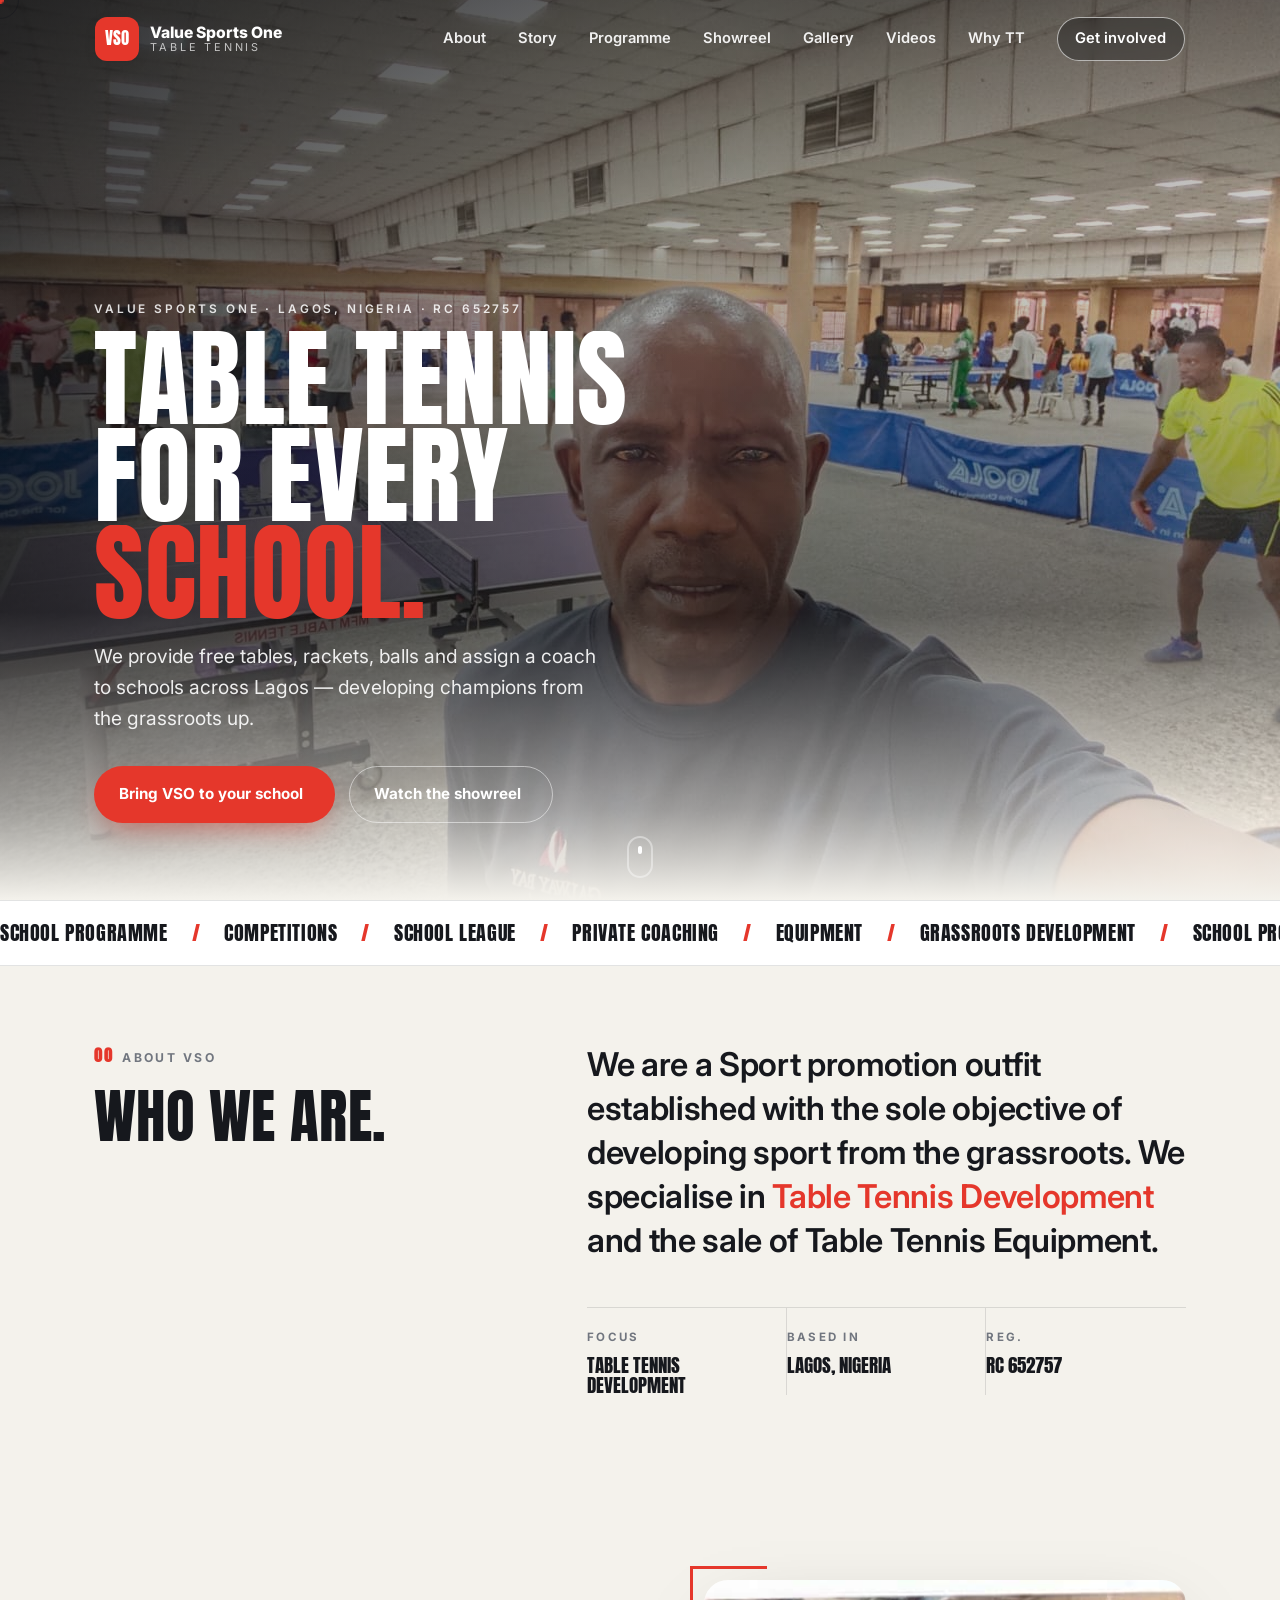
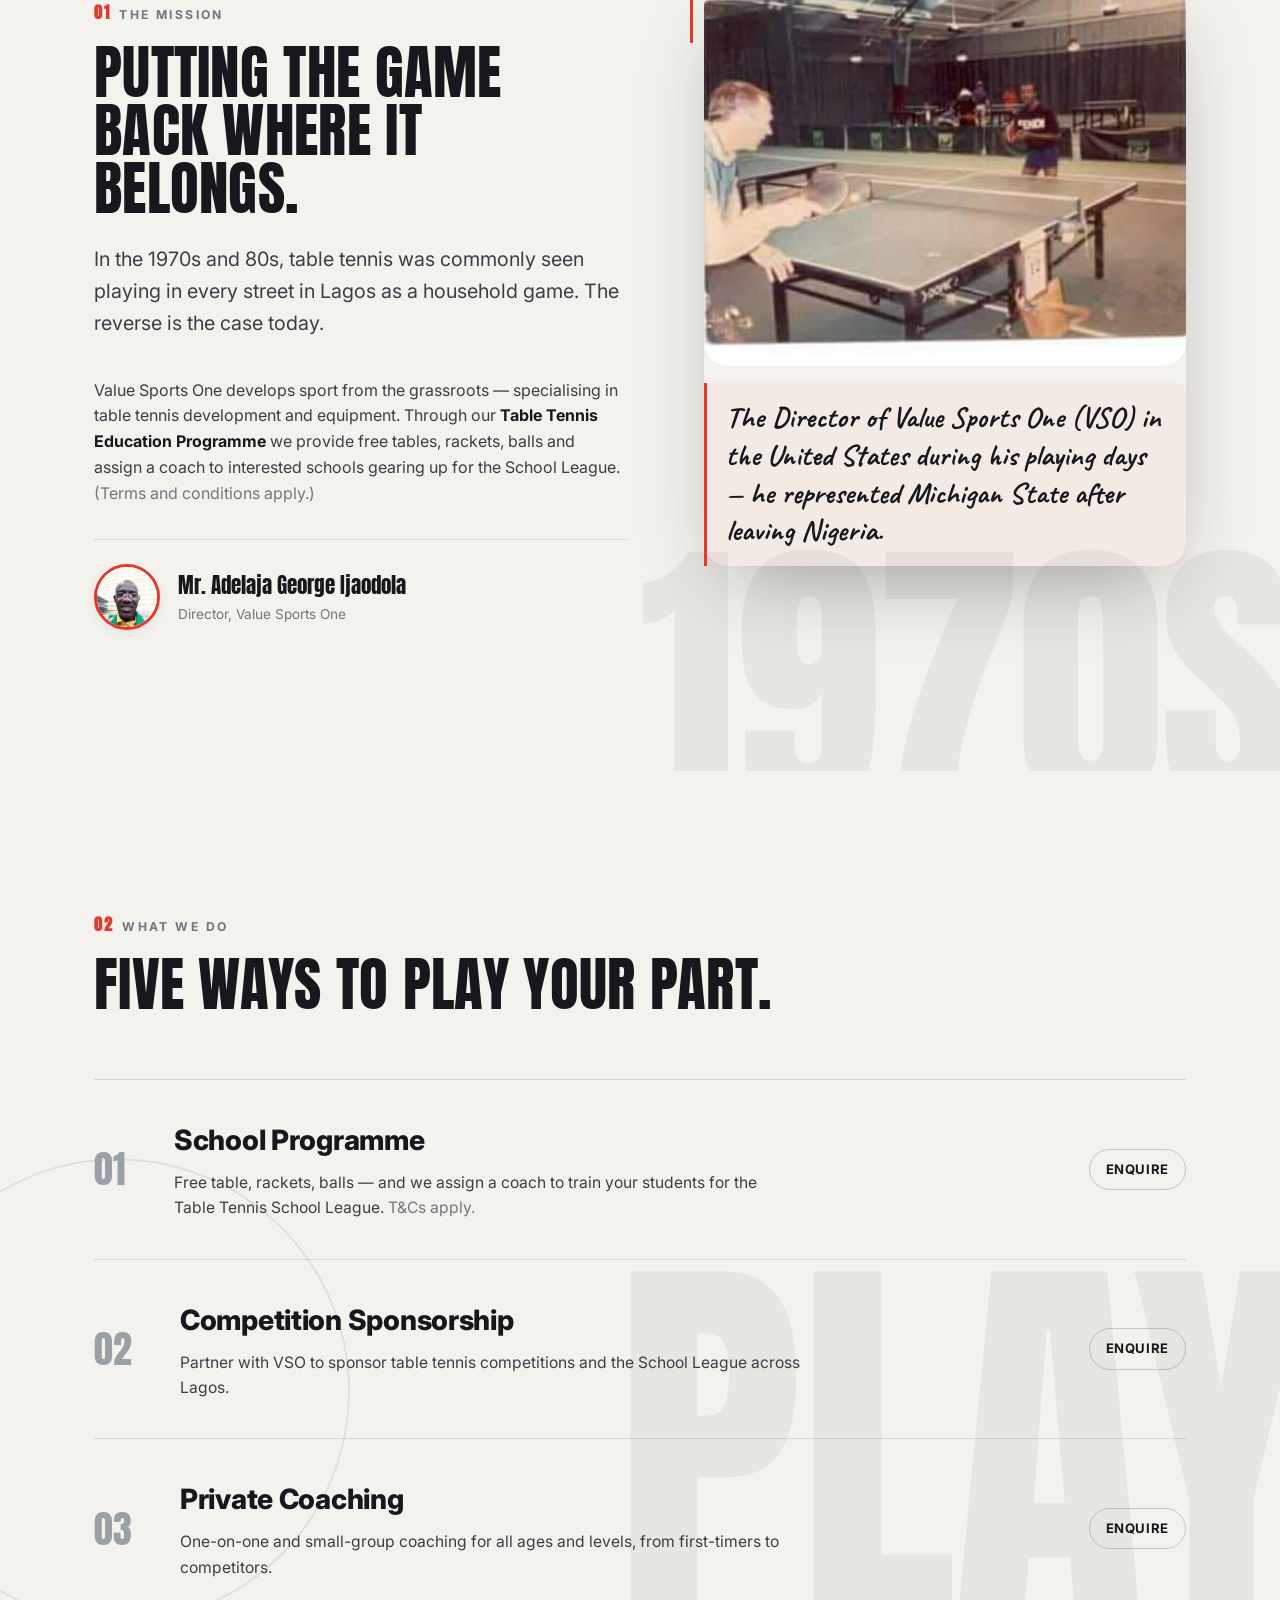
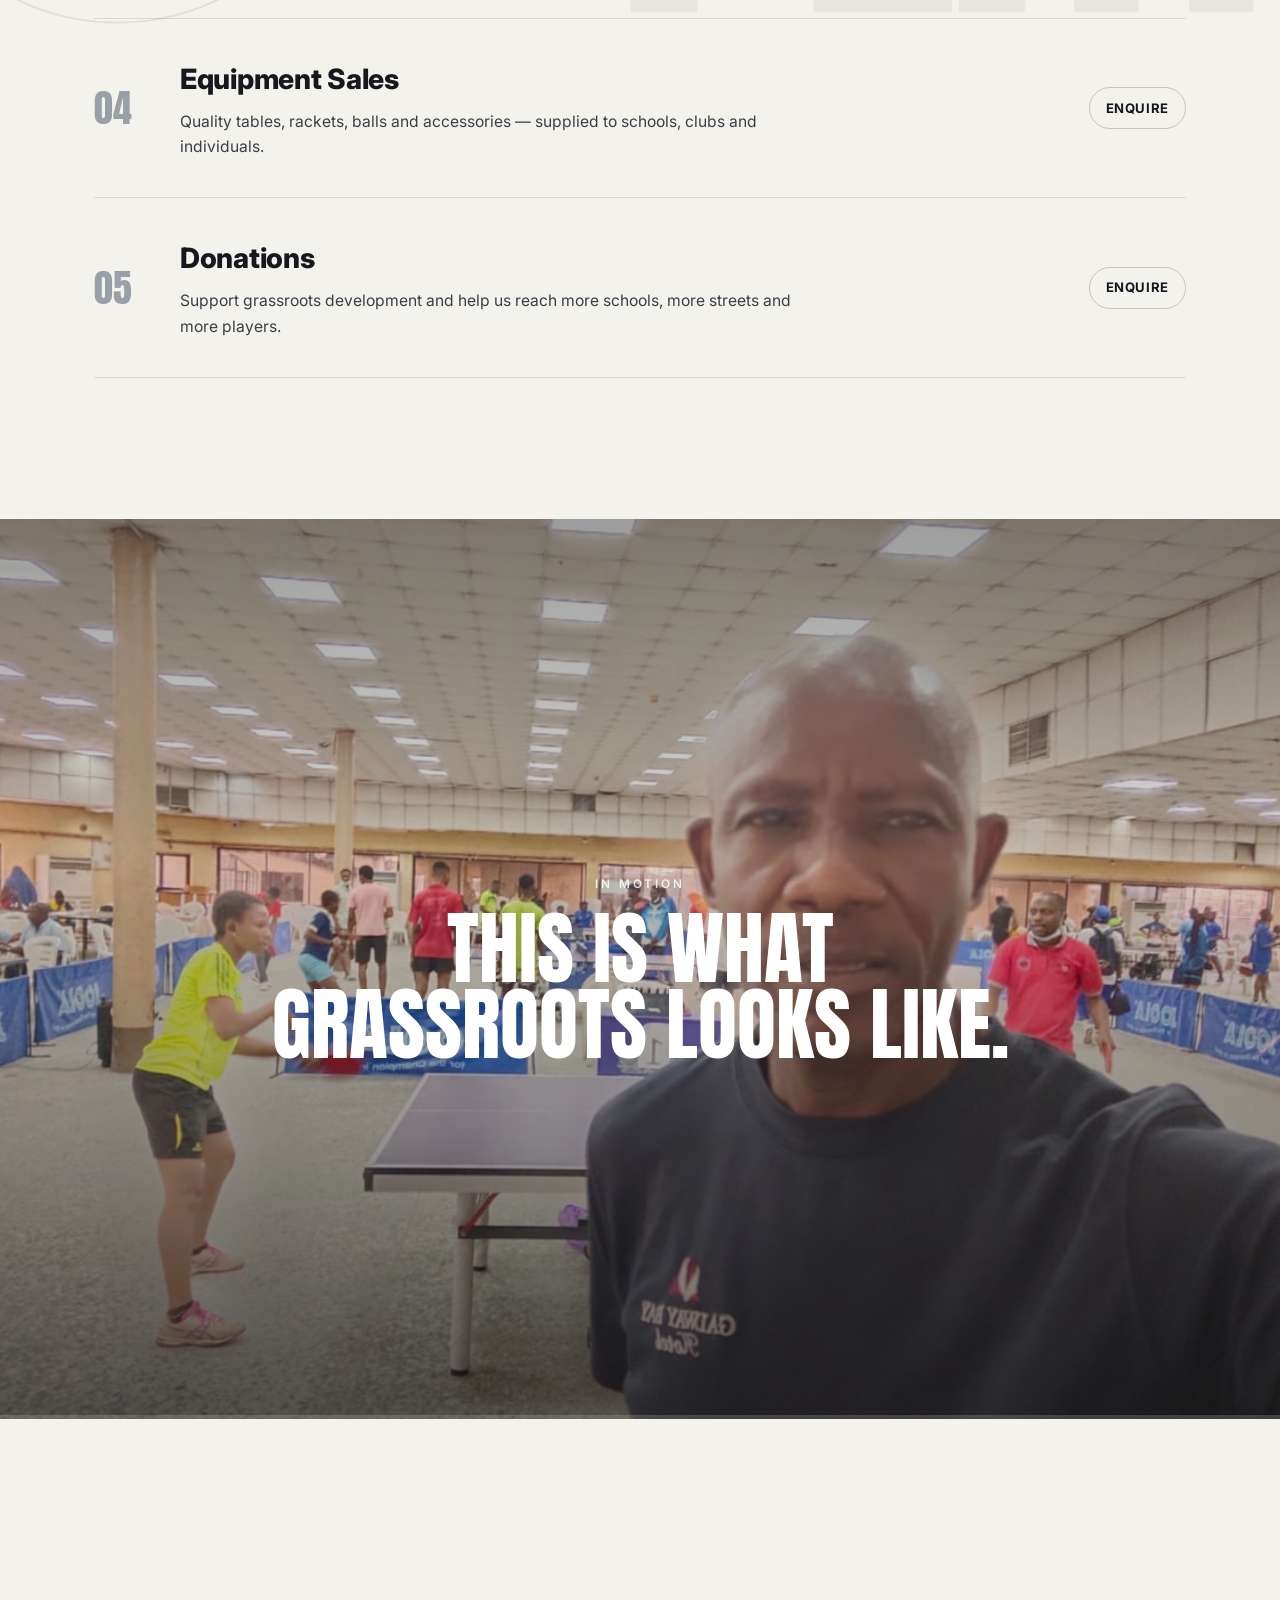
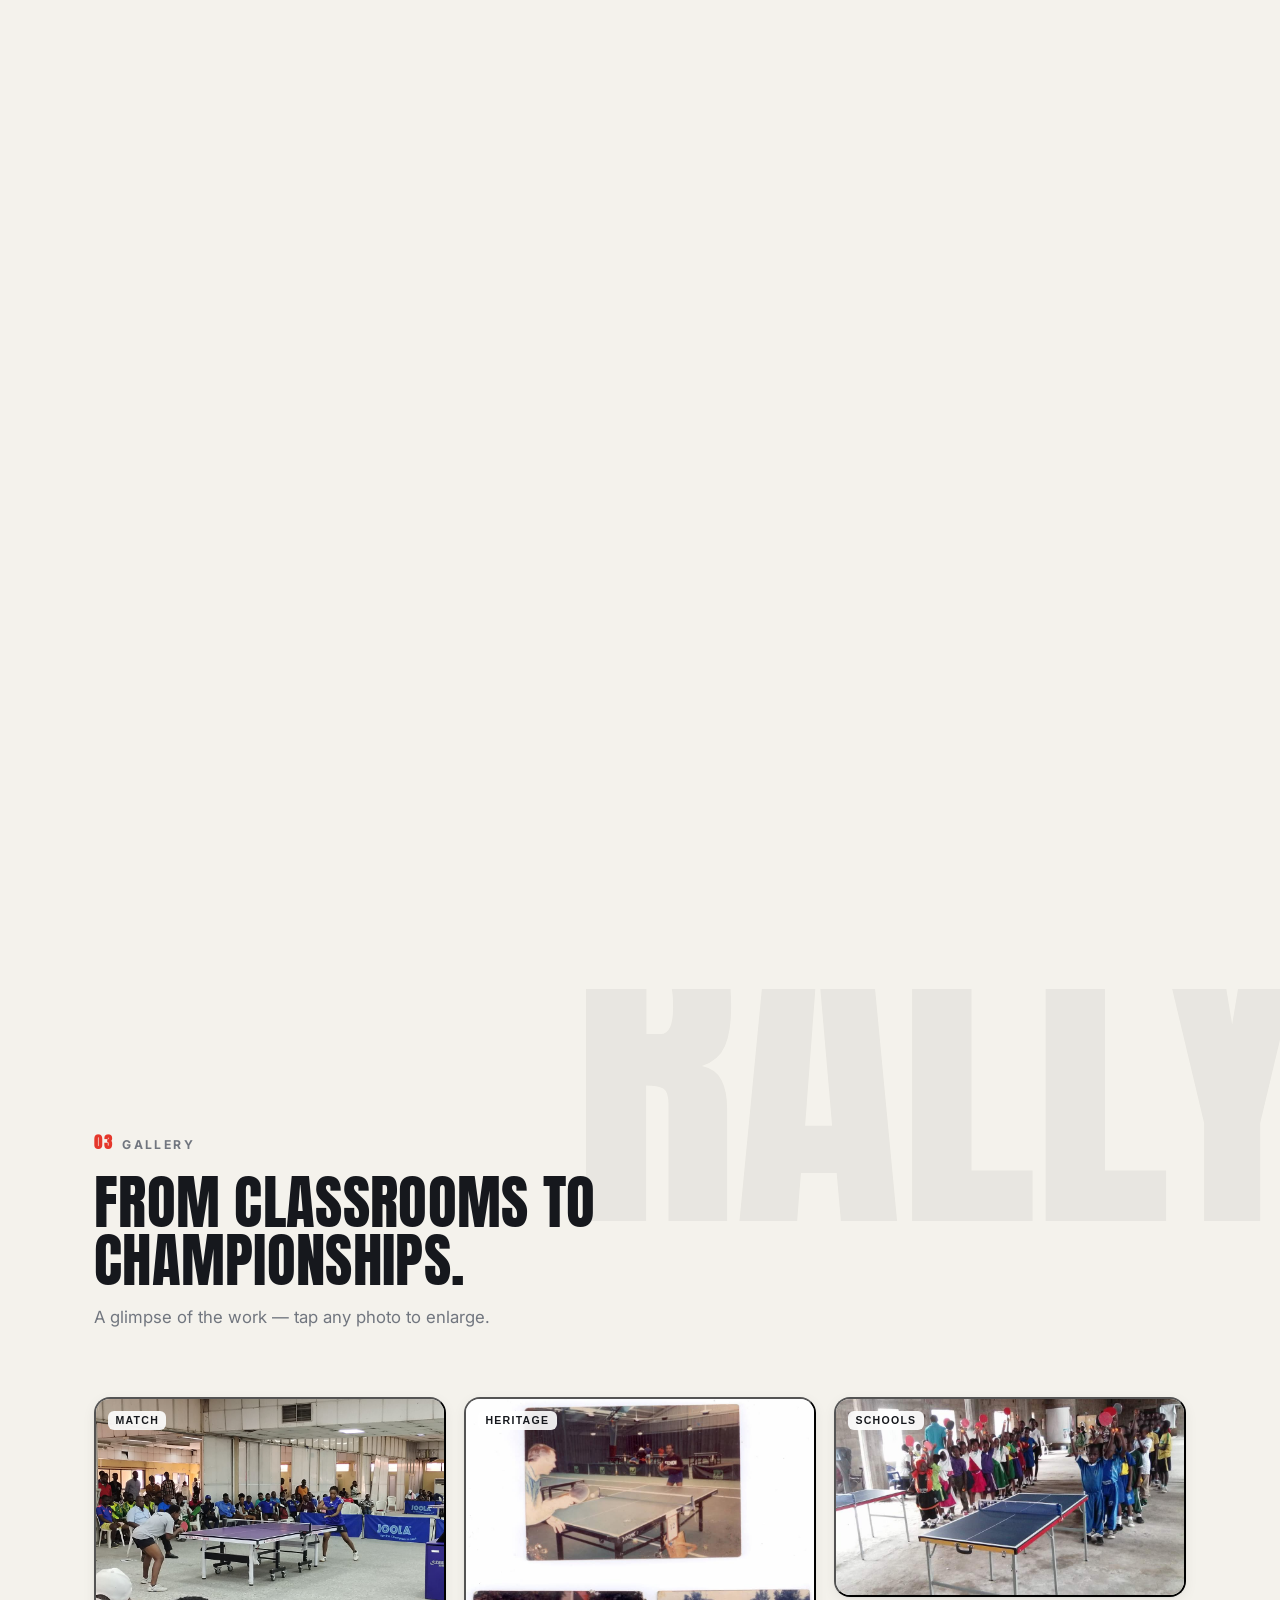
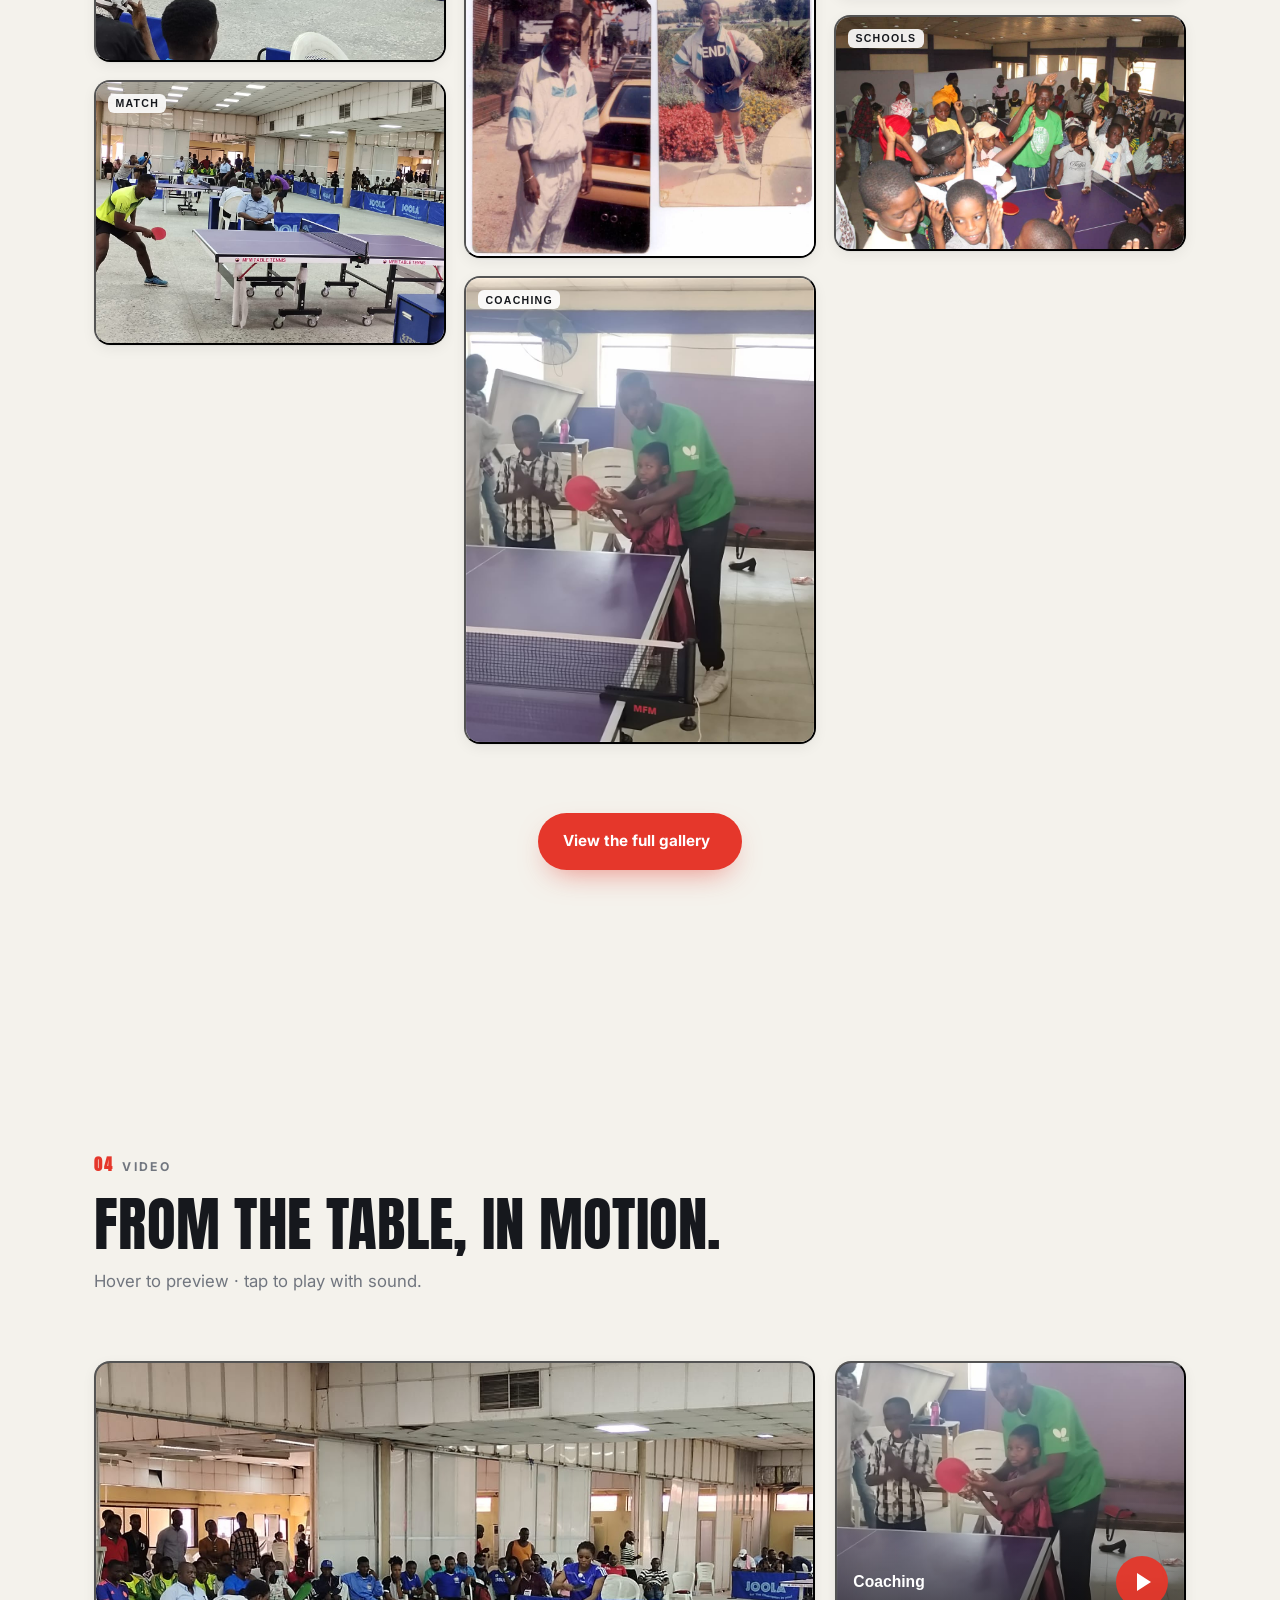
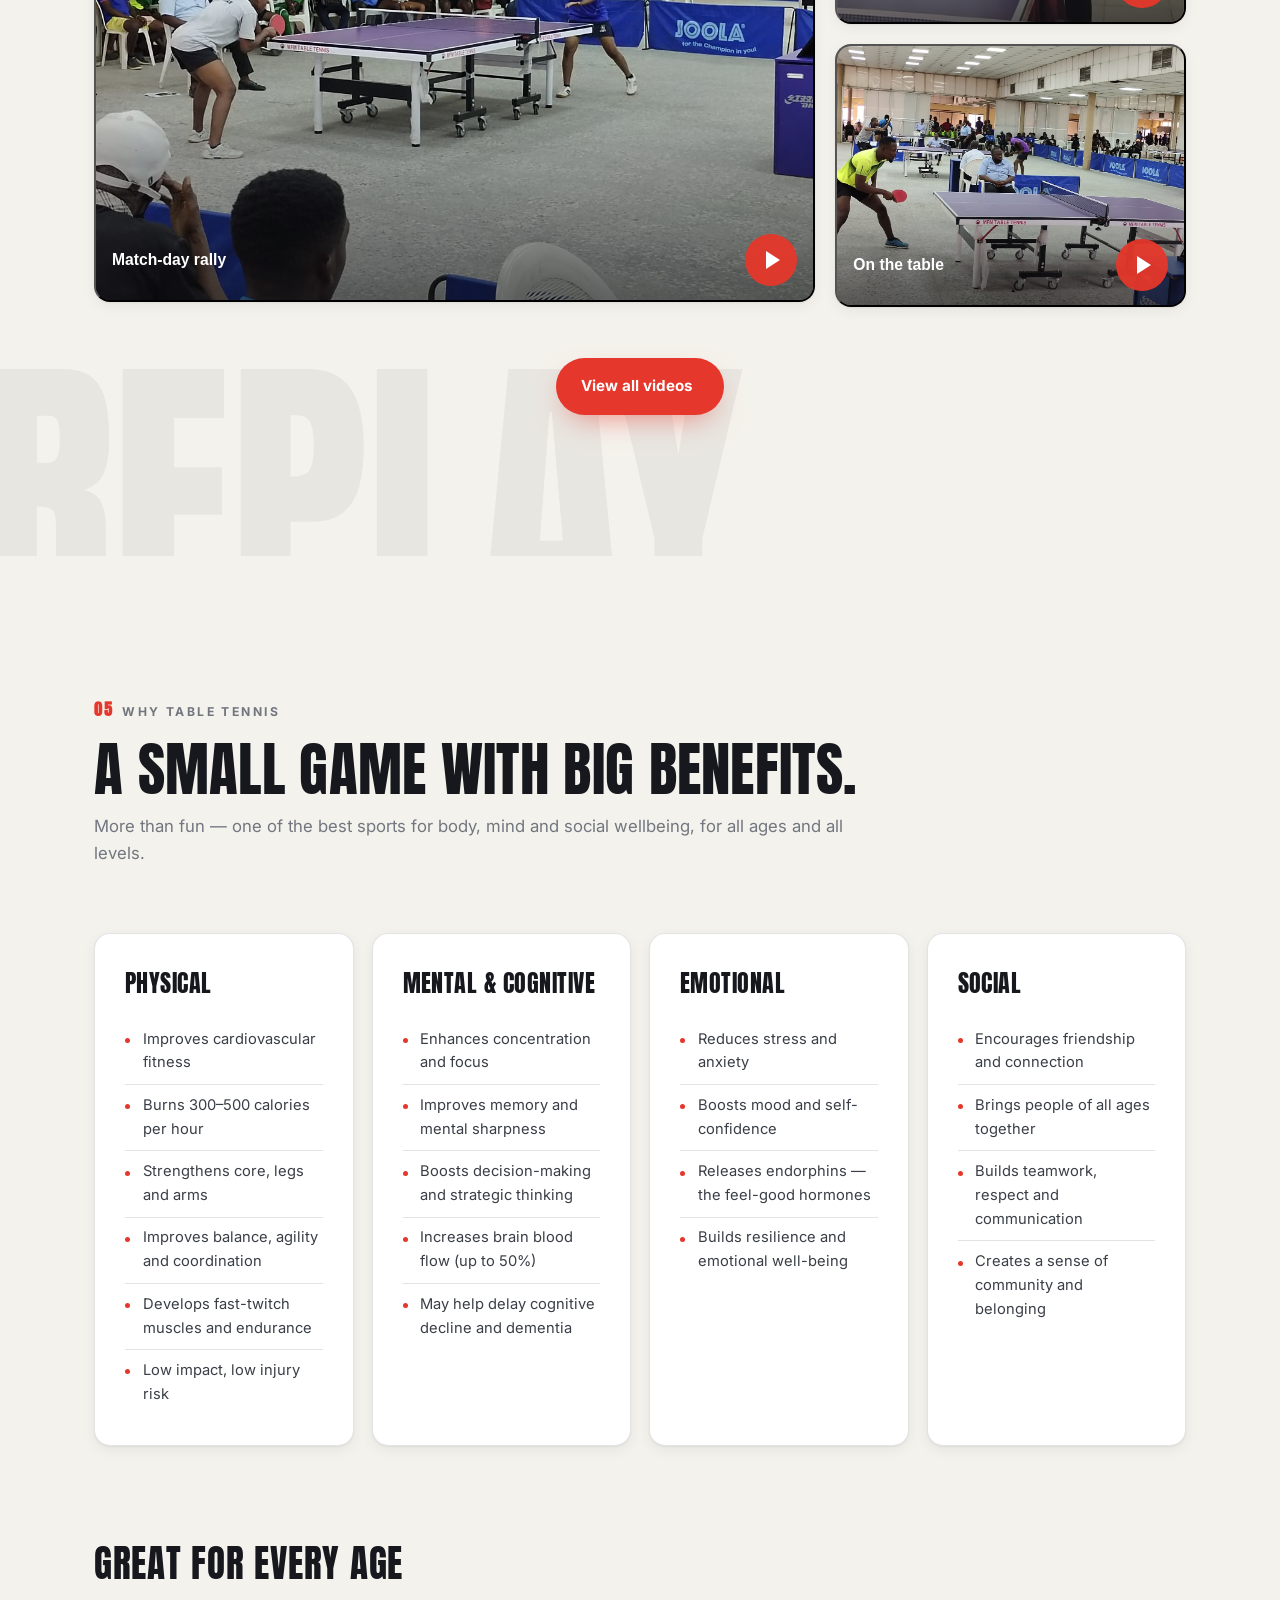
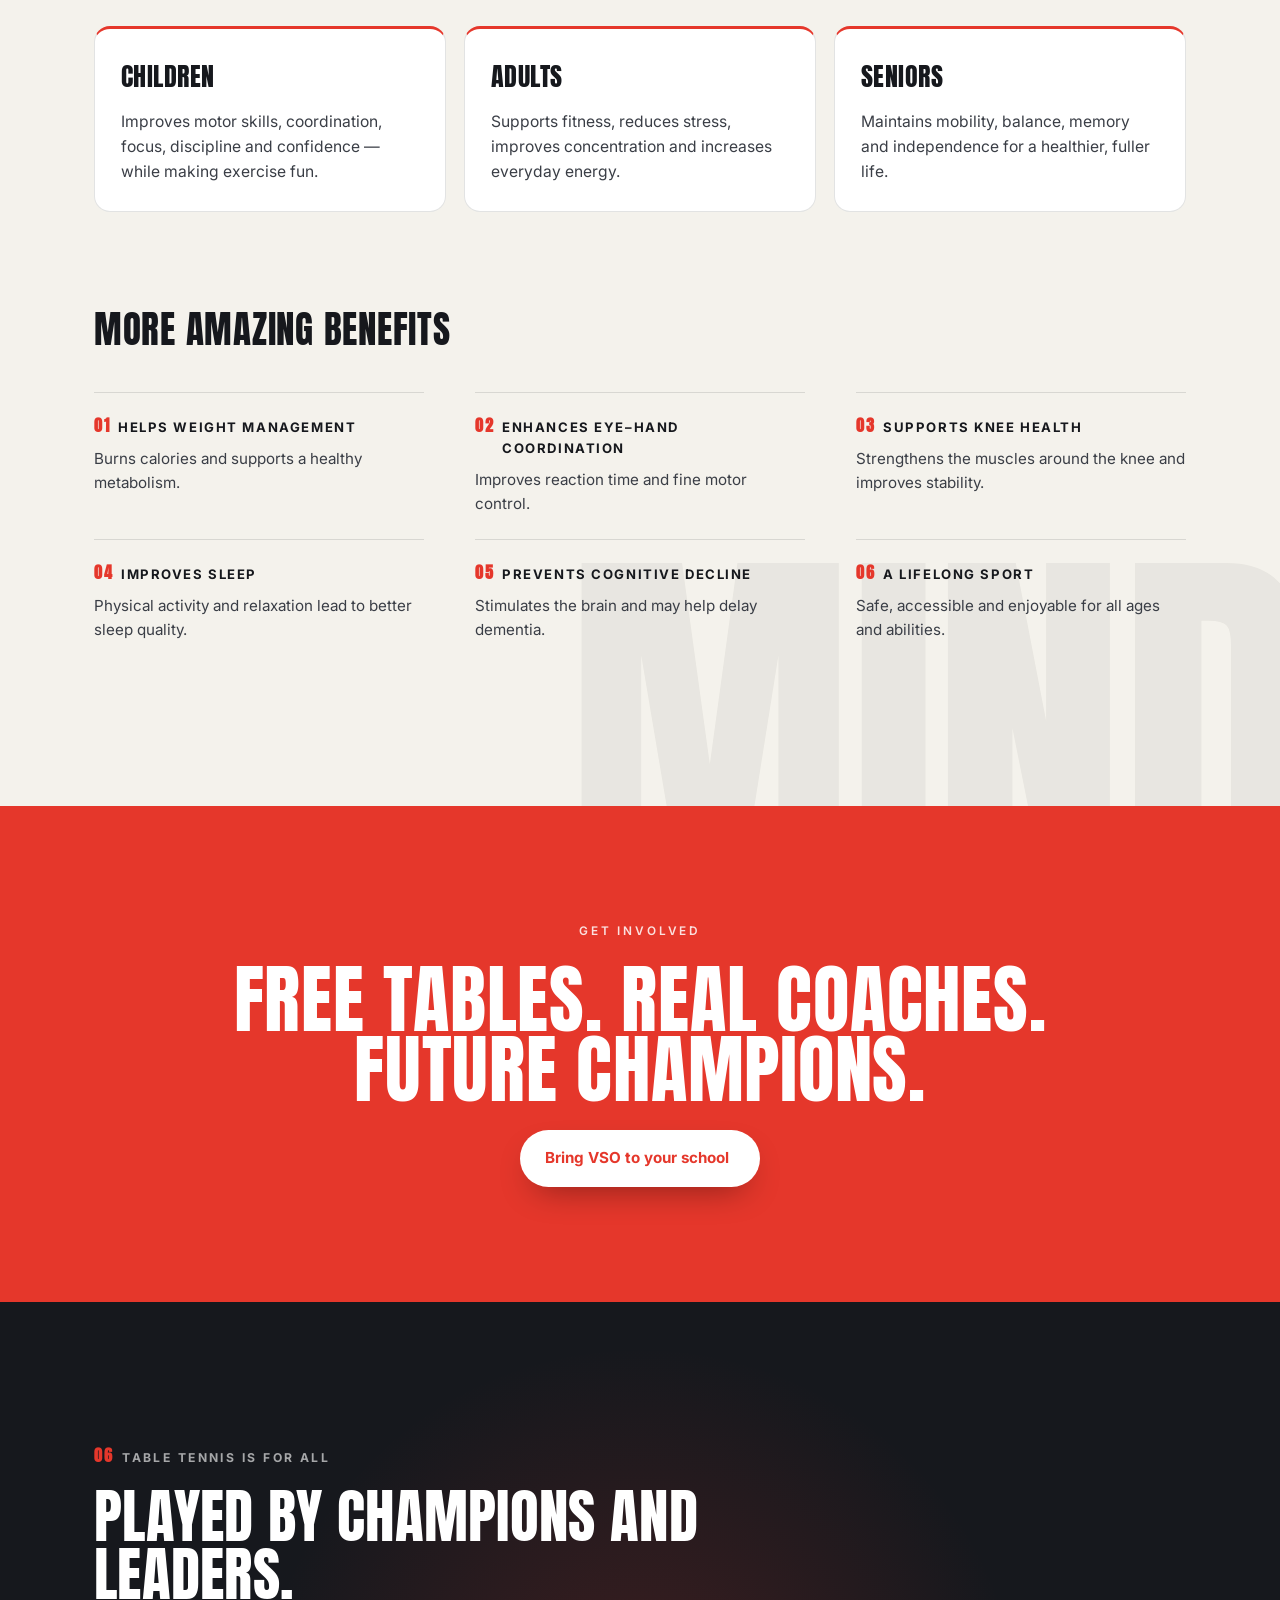
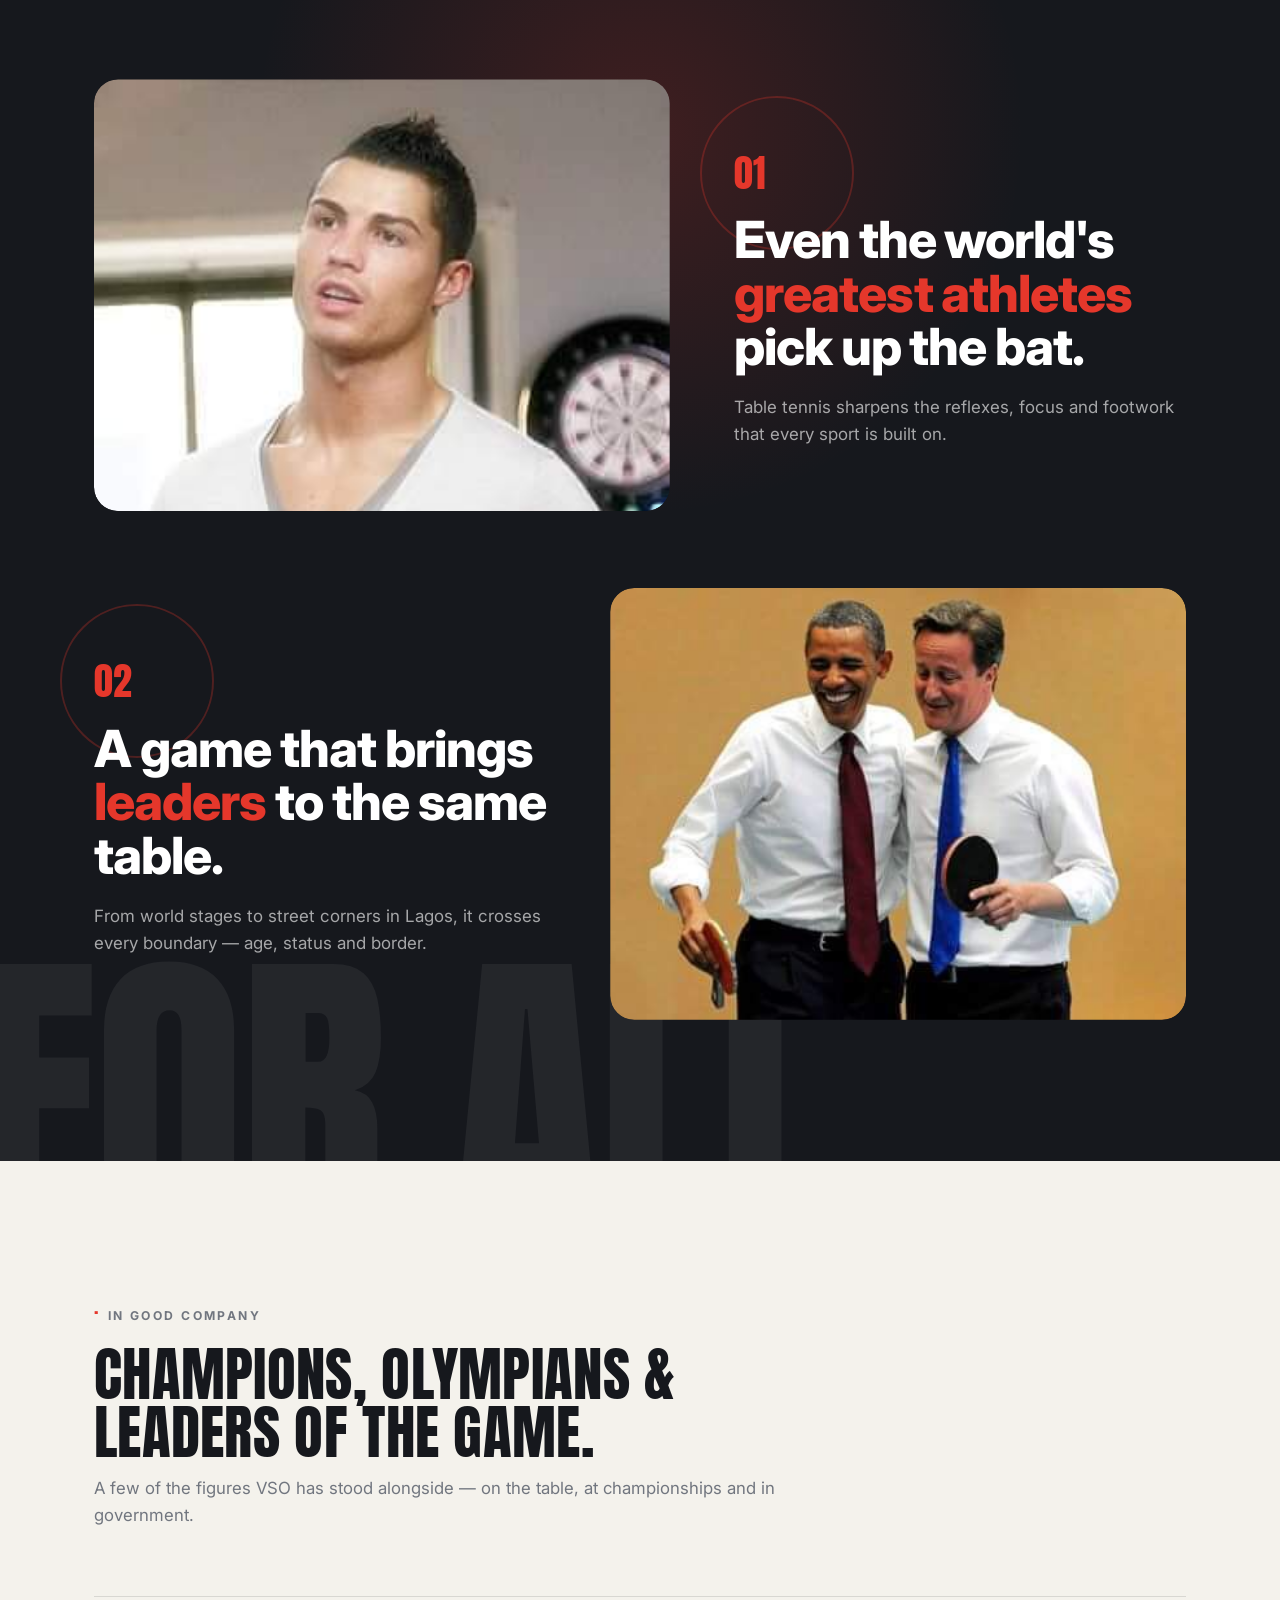
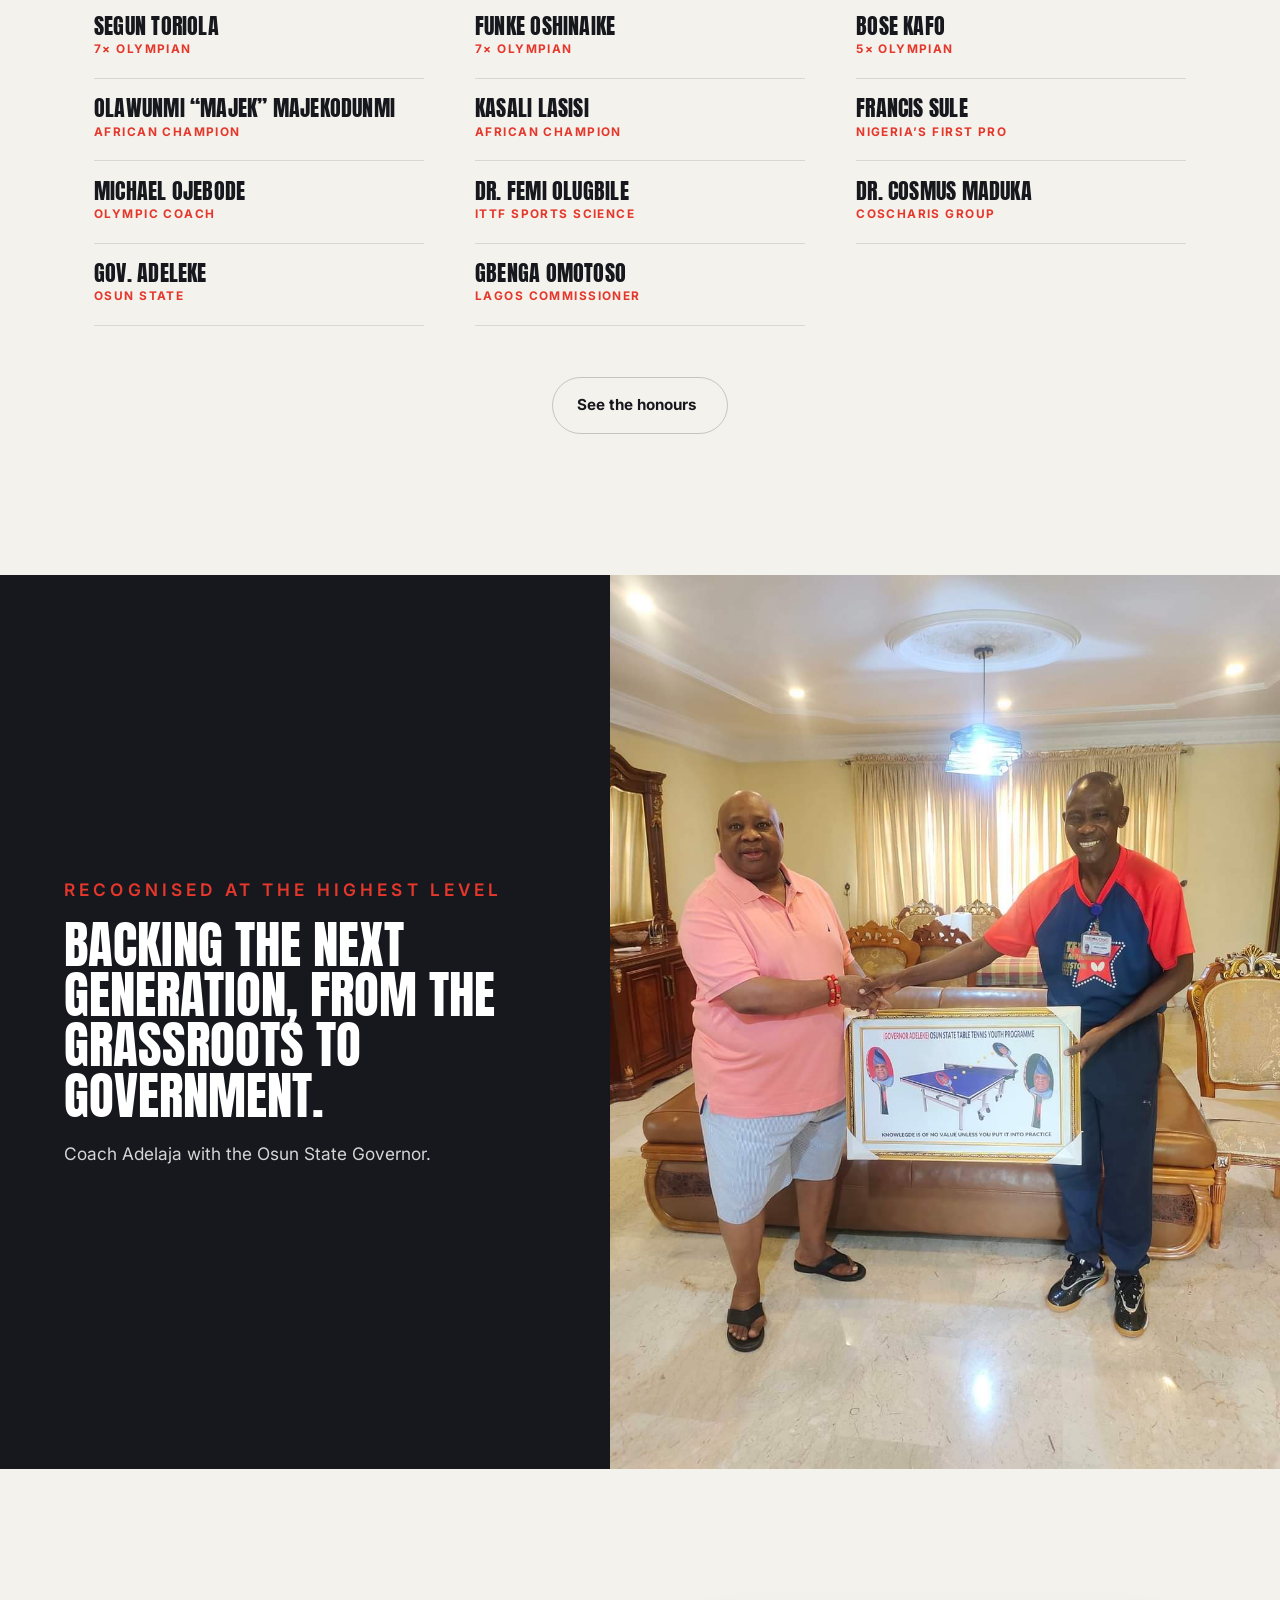
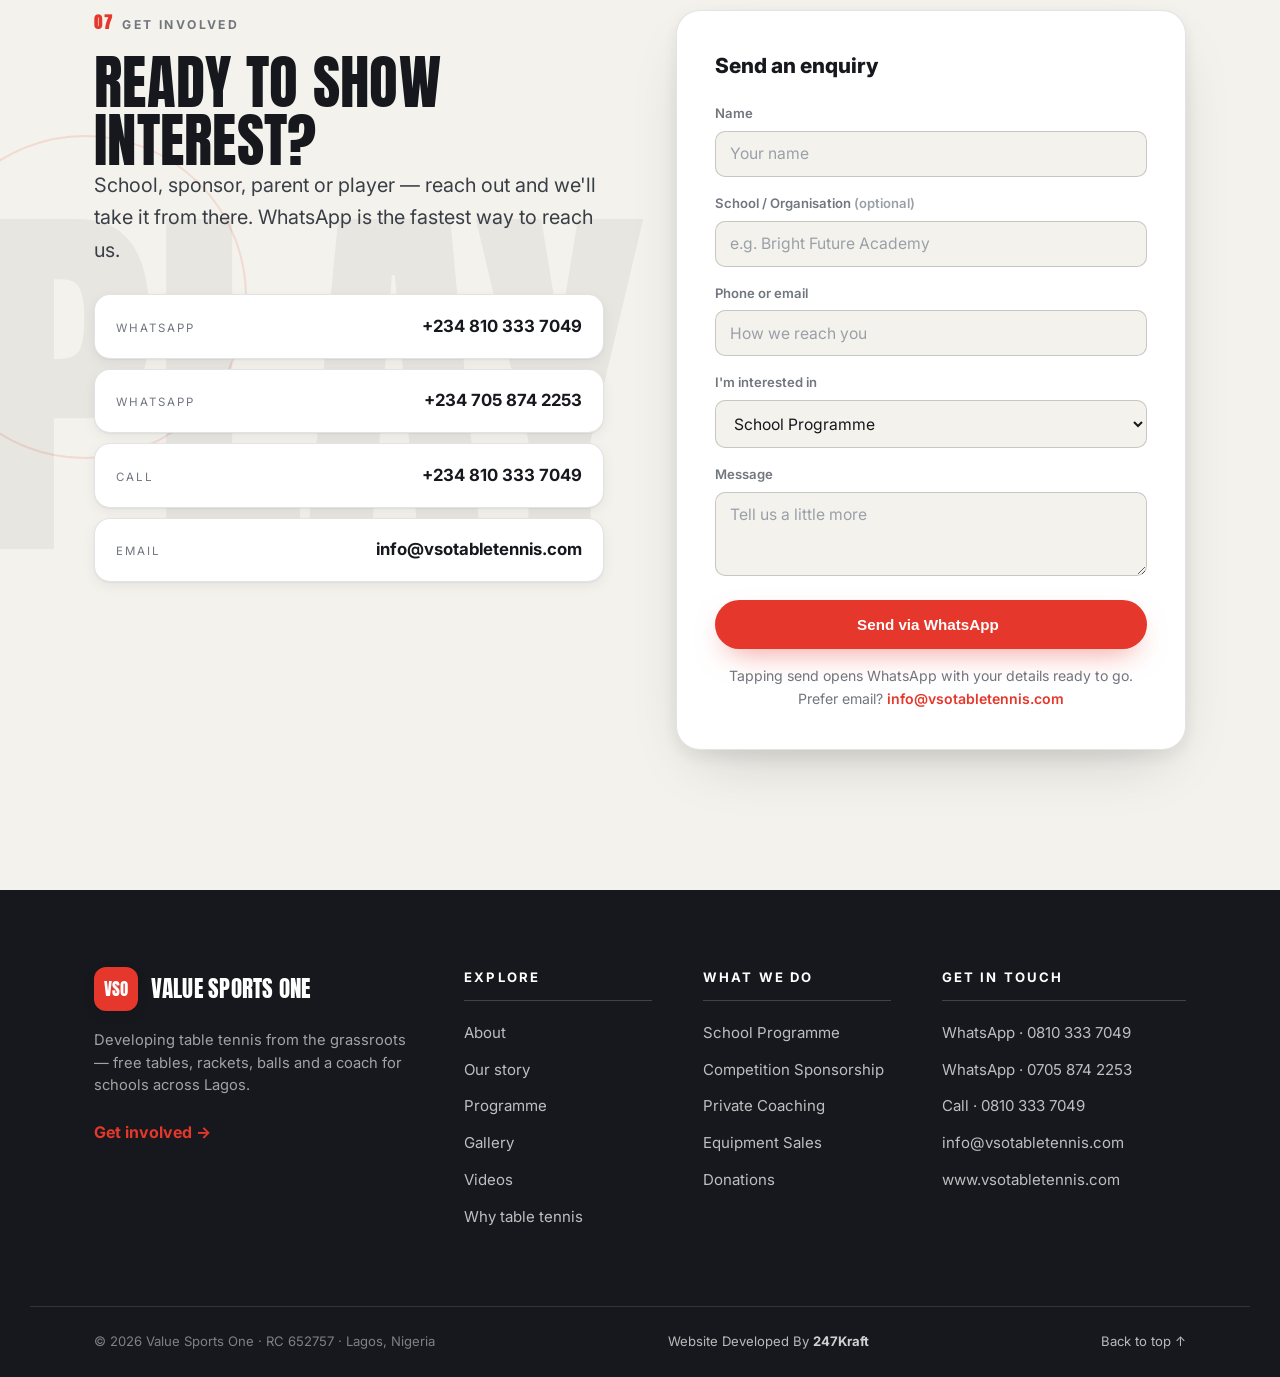
==== index.html @ ef3c4e47 "Client copy corrections + preloader visibility - Hero headline: 'Table tennis for every school.' (wa" ====
<!DOCTYPE html>
<html lang="en">
<head>
<meta charset="UTF-8" />
<meta name="viewport" content="width=device-width, initial-scale=1.0" />
<title>VSO Table Tennis — Value Sports One | Grassroots Table Tennis in Lagos</title>
<meta name="description" content="Value Sports One (VSO) develops table tennis from the grassroots in Lagos, Nigeria — free tables, rackets, balls and coaching for schools, plus competitions, private coaching and equipment sales." />
<link rel="canonical" href="https://www.vsotabletennis.com/" />
<meta property="og:site_name" content="Value Sports One (VSO) Table Tennis" />
<meta property="og:title" content="VSO Table Tennis — Value Sports One" />
<meta property="og:description" content="Developing table tennis from the grassroots in Lagos. Free tables, rackets, balls and a coach for interested schools." />
<meta property="og:type" content="website" />
<meta property="og:url" content="https://www.vsotabletennis.com/" />
<meta property="og:image" content="https://www.vsotabletennis.com/assets/img/action/womens-singles-rally.jpg" />
<meta property="og:image:alt" content="A player mid-rally at a VSO table tennis tournament in Lagos" />
<meta name="twitter:card" content="summary_large_image" />
<meta name="twitter:title" content="VSO Table Tennis — Value Sports One" />
<meta name="twitter:description" content="Developing table tennis from the grassroots in Lagos. Free tables, rackets, balls and a coach for interested schools." />
<meta name="twitter:image" content="https://www.vsotabletennis.com/assets/img/action/womens-singles-rally.jpg" />
<meta name="theme-color" content="#f4f2ee" />
<link rel="icon" href="favicon.svg" type="image/svg+xml" />
<script type="application/ld+json">
{
  "@context": "https://schema.org",
  "@type": "SportsOrganization",
  "name": "Value Sports One",
  "alternateName": "VSO Table Tennis",
  "url": "https://www.vsotabletennis.com/",
  "logo": "https://www.vsotabletennis.com/favicon.svg",
  "image": "https://www.vsotabletennis.com/assets/img/action/womens-singles-rally.jpg",
  "description": "Value Sports One (VSO) develops table tennis from the grassroots in Lagos, Nigeria — free tables, rackets, balls and coaching for schools, plus competitions, private coaching and equipment sales.",
  "sport": "Table tennis",
  "identifier": "RC 652757",
  "email": "info@vsotabletennis.com",
  "telephone": "+2348103337049",
  "areaServed": "Lagos, Nigeria",
  "address": {
    "@type": "PostalAddress",
    "addressLocality": "Lagos",
    "addressCountry": "NG"
  },
  "contactPoint": [
    { "@type": "ContactPoint", "telephone": "+2348103337049", "contactType": "enquiries" },
    { "@type": "ContactPoint", "telephone": "+2347058742253", "contactType": "enquiries" }
  ],
  "founder": { "@type": "Person", "name": "Adelaja George Ijaodola" }
}
</script>
<link rel="preconnect" href="https://fonts.googleapis.com" />
<link rel="preconnect" href="https://fonts.gstatic.com" crossorigin />
<link href="https://fonts.googleapis.com/css2?family=Anton&family=Caveat:wght@600;700&family=Inter:wght@400;500;600;700;800&display=swap" rel="stylesheet" />
<link rel="stylesheet" href="styles-light.css" />
</head>
<body class="theme-light">

<!-- ===== INTRO SPLASH (first open) ===== -->
<div class="intro" id="intro" role="presentation">
  <div class="intro-inner">
    <span class="brand-badge">VSO</span>
    <span class="intro-name">Value Sports One</span>
    <span class="intro-desc">Table Tennis · <b>Service Provider &amp; Development</b></span>
    <span class="intro-bar"></span>
  </div>
</div>

<!-- ===== HEADER ===== -->
<header class="site-header" id="top">
  <div class="wrap header-inner">
    <a class="brand" href="#top" aria-label="VSO Table Tennis home">
      <span class="brand-badge">VSO</span>
      <span class="brand-text">
        <span class="brand-name">Value Sports One</span>
        <span class="brand-sub">Table Tennis</span>
      </span>
    </a>
    <nav class="nav" id="nav" aria-label="Primary">
      <div class="nav-modal-head">
        <span class="nav-modal-title">Menu</span>
        <button class="nav-close" id="navClose" type="button" aria-label="Close menu"><span></span><span></span></button>
      </div>
      <a href="#about">About</a>
      <a href="#story">Story</a>
      <a href="#programme">Programme</a>
      <a href="#showreel">Showreel</a>
      <a href="gallery.html">Gallery</a>
      <a href="videos.html">Videos</a>
      <a href="#benefits">Why TT</a>
      <a href="#contact" class="nav-cta">Get involved</a>
    </nav>
    <div class="nav-backdrop" id="navBackdrop"></div>
    <button class="nav-toggle" id="navToggle" aria-label="Open menu" aria-expanded="false" aria-controls="nav">
      <span></span><span></span><span></span>
    </button>
  </div>
</header>

<main>

  <!-- ===== HERO (full-bleed, fades to paper) ===== -->
  <section class="hero" id="hero">
    <div class="hero-media">
      <img src="assets/img/portraits/coach-tournament-hall-2.jpg" alt="Coach Laja at a packed table tennis tournament hall in Lagos" />
      <div class="hero-fade"></div>
    </div>
    <div class="wrap hero-inner">
      <div class="hero-copy">
        <p class="eyebrow light" data-reveal>Value Sports One · Lagos, Nigeria · RC 652757</p>
        <h1 class="hero-title">
          <span class="line"><span class="w">Table</span> <span class="w">tennis</span></span>
          <span class="line"><span class="w">for</span> <span class="w">every</span></span>
          <span class="line"><span class="w accent">school.</span></span>
        </h1>
        <p class="hero-lead" data-reveal>
          We provide free tables, rackets, balls and assign a coach to schools across Lagos —
          developing champions from the grassroots up.
        </p>
        <div class="hero-actions" data-reveal>
          <a class="btn btn-primary" href="https://wa.me/2348103337049?text=Hello%20VSO%2C%20I%27d%20like%20to%20bring%20the%20Table%20Tennis%20School%20Programme%20to%20my%20school." target="_blank" rel="noopener">Bring VSO to your school</a>
          <a class="btn btn-ghost" href="#showreel">Watch the showreel</a>
        </div>
      </div>
    </div>
    <a class="hero-scroll" href="#story" aria-label="Scroll to story"><span></span></a>
  </section>

  <!-- ===== TICKER ===== -->
  <div class="ticker" aria-hidden="true">
    <div class="ticker-row">
      <span>School Programme</span><i>/</i><span>Competitions</span><i>/</i><span>School League</span><i>/</i>
      <span>Private Coaching</span><i>/</i><span>Equipment</span><i>/</i><span>Grassroots Development</span><i>/</i>
      <span>School Programme</span><i>/</i><span>Competitions</span><i>/</i><span>School League</span><i>/</i>
      <span>Private Coaching</span><i>/</i><span>Equipment</span><i>/</i><span>Grassroots Development</span><i>/</i>
    </div>
  </div>

  <!-- ===== ABOUT US ===== -->
  <section class="section about" id="about">
    <div class="wrap about-grid">
      <div class="about-head" data-reveal>
        <p class="kicker"><span>00</span> About VSO</p>
        <h2 class="section-title">Who we are.</h2>
      </div>
      <div class="about-body">
        <p class="about-statement" data-reveal>We are a Sport promotion outfit established with the sole objective of developing sport from the grassroots. We specialise in <em>Table Tennis Development</em> and the sale of Table Tennis Equipment.</p>
        <dl class="about-facts" data-reveal>
          <div class="fact"><dt>Focus</dt><dd>Table Tennis Development</dd></div>
          <div class="fact"><dt>Based in</dt><dd>Lagos, Nigeria</dd></div>
          <div class="fact"><dt>Reg.</dt><dd>RC 652757</dd></div>
        </dl>
      </div>
    </div>
  </section>

  <!-- ===== STORY ===== -->
  <section class="section story" id="story">
    <div class="wrap story-grid">
      <div class="story-copy">
        <p class="kicker" data-reveal><span>01</span> The mission</p>
        <h2 class="section-title" data-reveal>Putting the game back where it belongs.</h2>
        <p class="lead" data-reveal>
          In the 1970s and 80s, table tennis was commonly seen playing in every street in Lagos as a
          household game. The reverse is the case today.
        </p>
        <p data-reveal>
          Value Sports One develops sport from the grassroots — specialising in table tennis development
          and equipment. Through our <strong>Table Tennis Education Programme</strong> we provide free
          tables, rackets, balls and assign a coach to interested schools gearing up for the School
          League. <em>(Terms and conditions apply.)</em>
        </p>
        <div class="signature" data-reveal>
          <img class="sig-photo" src="assets/img/portraits/coach-headshot.jpg" alt="Coach Laja, Director of Value Sports One" loading="lazy" />
          <span class="sig-text">
            <span class="sig-name">Mr. Adelaja George Ijaodola</span>
            <span class="sig-role">Director, Value Sports One</span>
          </span>
        </div>
      </div>
      <figure class="story-figure" data-reveal>
        <img src="assets/img/action/vintage-doubles-match.jpg" alt="The Director of VSO playing table tennis in the United States during his playing days" loading="lazy" />
        <figcaption class="story-cap">The Director of Value Sports One (VSO) in the United States during his playing days — he represented Michigan State after leaving Nigeria.</figcaption>
      </figure>
    </div>
  </section>

  <!-- ===== PROGRAMME ===== -->
  <section class="section programme" id="programme">
    <div class="wrap">
      <header class="section-head" data-reveal>
        <p class="kicker"><span>02</span> What we do</p>
        <h2 class="section-title">Five ways to play your part.</h2>
      </header>
      <ol class="services">
        <li class="service" data-reveal><span class="service-num">01</span>
          <div class="service-body"><h3>School Programme</h3><p>Free table, rackets, balls — and we assign a coach to train your students for the Table Tennis School League. <em>T&amp;Cs apply.</em></p></div>
          <a class="service-link" href="https://wa.me/2348103337049?text=Hello%20VSO%2C%20I%27m%20interested%20in%20the%20School%20Programme." target="_blank" rel="noopener">Enquire</a></li>
        <li class="service" data-reveal><span class="service-num">02</span>
          <div class="service-body"><h3>Competition Sponsorship</h3><p>Partner with VSO to sponsor table tennis competitions and the School League across Lagos.</p></div>
          <a class="service-link" href="https://wa.me/2348103337049?text=Hello%20VSO%2C%20I%27d%20like%20to%20sponsor%20a%20competition." target="_blank" rel="noopener">Enquire</a></li>
        <li class="service" data-reveal><span class="service-num">03</span>
          <div class="service-body"><h3>Private Coaching</h3><p>One-on-one and small-group coaching for all ages and levels, from first-timers to competitors.</p></div>
          <a class="service-link" href="https://wa.me/2348103337049?text=Hello%20VSO%2C%20I%27d%20like%20private%20coaching." target="_blank" rel="noopener">Enquire</a></li>
        <li class="service" data-reveal><span class="service-num">04</span>
          <div class="service-body"><h3>Equipment Sales</h3><p>Quality tables, rackets, balls and accessories — supplied to schools, clubs and individuals.</p></div>
          <a class="service-link" href="https://wa.me/2348103337049?text=Hello%20VSO%2C%20I%27d%20like%20to%20buy%20table%20tennis%20equipment." target="_blank" rel="noopener">Enquire</a></li>
        <li class="service" data-reveal><span class="service-num">05</span>
          <div class="service-body"><h3>Donations</h3><p>Support grassroots development and help us reach more schools, more streets and more players.</p></div>
          <a class="service-link" href="https://wa.me/2348103337049?text=Hello%20VSO%2C%20I%27d%20like%20to%20make%20a%20donation." target="_blank" rel="noopener">Enquire</a></li>
      </ol>
    </div>
  </section>

  <!-- ===== SHOWREEL (parallax sticky video) ===== -->
  <section class="showreel" id="showreel">
    <div class="showreel-track">
      <div class="showreel-sticky">
        <div class="showreel-video" id="showreelVideo">
          <video id="reel" muted loop playsinline preload="metadata"
                 poster="assets/img/portraits/coach-tournament-hall.jpg">
            <source src="assets/video/vso-clip-05.mp4" type="video/mp4" />
          </video>
          <div class="showreel-scrim"></div>
        </div>
        <div class="showreel-overlay">
          <p class="eyebrow light">In motion</p>
          <h2 class="showreel-title" id="reelTitle">This is what<br>grassroots looks like.</h2>
        </div>
        <div class="showreel-progress"><span id="reelProgress"></span></div>
      </div>
    </div>
  </section>

  <!-- ===== GALLERY (photos) ===== -->
  <section class="section gallery is-preview" id="gallery">
    <div class="wrap">
      <header class="section-head" data-reveal>
        <p class="kicker"><span>03</span> Gallery</p>
        <h2 class="section-title">From classrooms to championships.</h2>
        <p class="section-intro">A glimpse of the work — tap any photo to enlarge.</p>
      </header>
      <div class="masonry" id="masonry" data-preview="6"><!-- built by light.js --></div>
      <div class="section-more" data-reveal>
        <a class="btn btn-primary" href="gallery.html">View the full gallery</a>
      </div>
    </div>
  </section>

  <!-- ===== VIDEOS ===== -->
  <section class="section videos is-preview" id="videos">
    <div class="wrap">
      <header class="section-head" data-reveal>
        <p class="kicker"><span>04</span> Video</p>
        <h2 class="section-title">From the table, in motion.</h2>
        <p class="section-intro">Hover to preview · tap to play with sound.</p>
      </header>
      <div class="video-grid" id="videoGrid" data-preview="3"><!-- built by light.js --></div>
      <div class="section-more" data-reveal>
        <a class="btn btn-primary" href="videos.html">View all videos</a>
      </div>
    </div>
  </section>

  <!-- ===== WHY TABLE TENNIS ===== -->
  <section class="section benefits" id="benefits">
    <div class="wrap">
      <header class="section-head" data-reveal>
        <p class="kicker"><span>05</span> Why table tennis</p>
        <h2 class="section-title">A small game with big benefits.</h2>
        <p class="section-intro">More than fun — one of the best sports for body, mind and social wellbeing, for all ages and all levels.</p>
      </header>
      <div class="benefit-grid">
        <article class="benefit" data-reveal>
          <h3>Physical</h3>
          <ul>
            <li>Improves cardiovascular fitness</li>
            <li>Burns 300–500 calories per hour</li>
            <li>Strengthens core, legs and arms</li>
            <li>Improves balance, agility and coordination</li>
            <li>Develops fast-twitch muscles and endurance</li>
            <li>Low impact, low injury risk</li>
          </ul>
        </article>
        <article class="benefit" data-reveal>
          <h3>Mental &amp; cognitive</h3>
          <ul>
            <li>Enhances concentration and focus</li>
            <li>Improves memory and mental sharpness</li>
            <li>Boosts decision-making and strategic thinking</li>
            <li>Increases brain blood flow (up to 50%)</li>
            <li>May help delay cognitive decline and dementia</li>
          </ul>
        </article>
        <article class="benefit" data-reveal>
          <h3>Emotional</h3>
          <ul>
            <li>Reduces stress and anxiety</li>
            <li>Boosts mood and self-confidence</li>
            <li>Releases endorphins — the feel-good hormones</li>
            <li>Builds resilience and emotional well-being</li>
          </ul>
        </article>
        <article class="benefit" data-reveal>
          <h3>Social</h3>
          <ul>
            <li>Encourages friendship and connection</li>
            <li>Brings people of all ages together</li>
            <li>Builds teamwork, respect and communication</li>
            <li>Creates a sense of community and belonging</li>
          </ul>
        </article>
      </div>

      <div class="benefits-sub" data-reveal>
        <h3 class="benefits-subhead">Great for every age</h3>
        <div class="age-grid">
          <article class="age-card">
            <h3>Children</h3>
            <p>Improves motor skills, coordination, focus, discipline and confidence — while making exercise fun.</p>
          </article>
          <article class="age-card">
            <h3>Adults</h3>
            <p>Supports fitness, reduces stress, improves concentration and increases everyday energy.</p>
          </article>
          <article class="age-card">
            <h3>Seniors</h3>
            <p>Maintains mobility, balance, memory and independence for a healthier, fuller life.</p>
          </article>
        </div>
      </div>

      <div class="benefits-sub" data-reveal>
        <h3 class="benefits-subhead">More amazing benefits</h3>
        <div class="more-grid">
          <div class="more-item"><h4><i>01</i> Helps weight management</h4><p>Burns calories and supports a healthy metabolism.</p></div>
          <div class="more-item"><h4><i>02</i> Enhances eye–hand coordination</h4><p>Improves reaction time and fine motor control.</p></div>
          <div class="more-item"><h4><i>03</i> Supports knee health</h4><p>Strengthens the muscles around the knee and improves stability.</p></div>
          <div class="more-item"><h4><i>04</i> Improves sleep</h4><p>Physical activity and relaxation lead to better sleep quality.</p></div>
          <div class="more-item"><h4><i>05</i> Prevents cognitive decline</h4><p>Stimulates the brain and may help delay dementia.</p></div>
          <div class="more-item"><h4><i>06</i> A lifelong sport</h4><p>Safe, accessible and enjoyable for all ages and abilities.</p></div>
        </div>
      </div>
    </div>
  </section>

  <!-- ===== BRAND BAND ===== -->
  <section class="band" id="join">
    <div class="wrap band-inner">
      <p class="eyebrow light" data-reveal>Get involved</p>
      <h2 class="band-title" data-reveal>Free tables. Real coaches.<br>Future champions.</h2>
      <a class="btn btn-on-brand" data-reveal href="https://wa.me/2348103337049?text=Hello%20VSO%2C%20I%27d%20like%20to%20get%20involved%20with%20VSO%20Table%20Tennis." target="_blank" rel="noopener">Bring VSO to your school</a>
    </div>
  </section>

  <!-- ===== CHAMPIONS (dark interlude) ===== -->
  <section class="section champions" id="champions">
    <div class="wrap">
      <header class="section-head" data-reveal>
        <p class="kicker"><span>06</span> Table tennis is for all</p>
        <h2 class="section-title">Played by champions and leaders.</h2>
      </header>
      <div class="champ-feature">
        <figure class="champ-shot face">
          <img src="assets/img/social-proof/ronaldo-table-tennis-for-all.jpg" alt="Footballer Cristiano Ronaldo holding a table tennis racket" loading="lazy" />
        </figure>
        <div class="champ-said">
          <span class="champ-index">01</span>
          <p class="champ-big">Even the world's <em>greatest athletes</em> pick up the bat.</p>
          <p class="champ-sub">Table tennis sharpens the reflexes, focus and footwork that every sport is built on.</p>
        </div>
      </div>

      <div class="champ-feature reverse">
        <figure class="champ-shot">
          <img src="assets/img/social-proof/obama-cameron-table-tennis.jpg" alt="Two world leaders sharing a game of table tennis" loading="lazy" />
        </figure>
        <div class="champ-said">
          <span class="champ-index">02</span>
          <p class="champ-big">A game that brings <em>leaders</em> to the same table.</p>
          <p class="champ-sub">From world stages to street corners in Lagos, it crosses every boundary — age, status and border.</p>
        </div>
      </div>
    </div>
  </section>

  <!-- ===== RECOGNITION / TRUST STRIP ===== -->
  <section class="section creds" id="recognition">
    <div class="wrap">
      <header class="section-head" data-reveal>
        <p class="kicker"><span>·</span> In good company</p>
        <h2 class="section-title">Champions, Olympians &amp; leaders of the game.</h2>
        <p class="section-intro">A few of the figures VSO has stood alongside — on the table, at championships and in government.</p>
      </header>
      <ul class="cred-list" data-reveal>
        <li class="cred-item"><span class="nm">Segun Toriola</span><span class="rl">7× Olympian</span></li>
        <li class="cred-item"><span class="nm">Funke Oshinaike</span><span class="rl">7× Olympian</span></li>
        <li class="cred-item"><span class="nm">Bose Kafo</span><span class="rl">5× Olympian</span></li>
        <li class="cred-item"><span class="nm">Olawunmi “Majek” Majekodunmi</span><span class="rl">African Champion</span></li>
        <li class="cred-item"><span class="nm">Kasali Lasisi</span><span class="rl">African Champion</span></li>
        <li class="cred-item"><span class="nm">Francis Sule</span><span class="rl">Nigeria’s first pro</span></li>
        <li class="cred-item"><span class="nm">Michael Ojebode</span><span class="rl">Olympic coach</span></li>
        <li class="cred-item"><span class="nm">Dr. Femi Olugbile</span><span class="rl">ITTF Sports Science</span></li>
        <li class="cred-item"><span class="nm">Dr. Cosmus Maduka</span><span class="rl">Coscharis Group</span></li>
        <li class="cred-item"><span class="nm">Gov. Adeleke</span><span class="rl">Osun State</span></li>
        <li class="cred-item"><span class="nm">Gbenga Omotoso</span><span class="rl">Lagos Commissioner</span></li>
      </ul>
      <div class="section-more" data-reveal>
        <a class="btn btn-ghost" href="gallery.html">See the honours</a>
      </div>
    </div>
  </section>

  <!-- ===== ENDORSEMENT BAND (split panel) ===== -->
  <section class="endorse" id="endorsement">
    <div class="endorse-copy" data-reveal>
      <p class="eyebrow">Recognised at the highest level</p>
      <h2>Backing the next generation, from the grassroots to government.</h2>
      <p>Coach Adelaja with the Osun State Governor.</p>
    </div>
    <figure class="endorse-media">
      <img src="assets/img/endorsements/governor-adeleke-handover-hires.jpg" alt="VSO Director presenting a framed Osun State Table Tennis Youth Programme plaque to Governor Adeleke" loading="lazy" />
    </figure>
  </section>

  <!-- ===== CONTACT ===== -->
  <section class="section contact" id="contact">
    <div class="wrap contact-grid">
      <div class="contact-copy" data-reveal>
        <p class="kicker"><span>07</span> Get involved</p>
        <h2 class="section-title">Ready to show interest?</h2>
        <p class="lead">School, sponsor, parent or player — reach out and we'll take it from there. WhatsApp is the fastest way to reach us.</p>
        <div class="contact-methods">
          <a class="contact-row" href="https://wa.me/2348103337049" target="_blank" rel="noopener"><span class="contact-label">WhatsApp</span><span class="contact-value">+234 810 333 7049</span></a>
          <a class="contact-row" href="https://wa.me/2347058742253" target="_blank" rel="noopener"><span class="contact-label">WhatsApp</span><span class="contact-value">+234 705 874 2253</span></a>
          <a class="contact-row" href="tel:+2348103337049"><span class="contact-label">Call</span><span class="contact-value">+234 810 333 7049</span></a>
          <a class="contact-row" href="mailto:info@vsotabletennis.com"><span class="contact-label">Email</span><span class="contact-value">info@vsotabletennis.com</span></a>
        </div>
      </div>
      <form class="contact-form" data-reveal action="mailto:info@vsotabletennis.com" method="post" enctype="text/plain">
        <h3>Send an enquiry</h3>
        <label><span>Name</span><input type="text" name="name" required placeholder="Your name" /></label>
        <label><span>School / Organisation <i>(optional)</i></span><input type="text" name="organisation" placeholder="e.g. Bright Future Academy" /></label>
        <label><span>Phone or email</span><input type="text" name="contact" required placeholder="How we reach you" /></label>
        <label><span>I'm interested in</span>
          <select name="interest"><option>School Programme</option><option>Competition Sponsorship</option><option>Private Coaching</option><option>Buying Equipment</option><option>Making a Donation</option></select>
        </label>
        <label><span>Message</span><textarea name="message" rows="3" placeholder="Tell us a little more"></textarea></label>
        <button type="submit" class="btn btn-primary btn-block">Send via WhatsApp</button>
        <p class="form-note">Tapping send opens WhatsApp with your details ready to go. Prefer email? <a href="mailto:info@vsotabletennis.com">info@vsotabletennis.com</a></p>
      </form>
    </div>
  </section>
</main>

<!-- ===== FOOTER ===== -->
<footer class="site-footer">
  <div class="wrap footer-grid">
    <div class="footer-col footer-about">
      <a class="footer-brand" href="#top" aria-label="VSO Table Tennis home">
        <span class="brand-badge">VSO</span>
        <span class="footer-name">Value Sports One</span>
      </a>
      <p class="footer-tag">Developing table tennis from the grassroots — free tables, rackets, balls and a coach for schools across Lagos.</p>
      <a class="footer-cta" href="https://wa.me/2348103337049?text=Hello%20VSO%2C%20I%27d%20like%20to%20get%20involved%20with%20VSO%20Table%20Tennis." target="_blank" rel="noopener">Get involved →</a>
    </div>

    <nav class="footer-col" aria-label="Explore">
      <h3 class="footer-heading">Explore</h3>
      <ul class="footer-links">
        <li><a href="#about">About</a></li>
        <li><a href="#story">Our story</a></li>
        <li><a href="#programme">Programme</a></li>
        <li><a href="gallery.html">Gallery</a></li>
        <li><a href="videos.html">Videos</a></li>
        <li><a href="#benefits">Why table tennis</a></li>
      </ul>
    </nav>

    <nav class="footer-col" aria-label="What we do">
      <h3 class="footer-heading">What we do</h3>
      <ul class="footer-links">
        <li><a href="#programme">School Programme</a></li>
        <li><a href="#programme">Competition Sponsorship</a></li>
        <li><a href="#programme">Private Coaching</a></li>
        <li><a href="#programme">Equipment Sales</a></li>
        <li><a href="#programme">Donations</a></li>
      </ul>
    </nav>

    <div class="footer-col footer-contact">
      <h3 class="footer-heading">Get in touch</h3>
      <ul class="footer-links">
        <li><a href="https://wa.me/2348103337049" target="_blank" rel="noopener">WhatsApp · 0810 333 7049</a></li>
        <li><a href="https://wa.me/2347058742253" target="_blank" rel="noopener">WhatsApp · 0705 874 2253</a></li>
        <li><a href="tel:+2348103337049">Call · 0810 333 7049</a></li>
        <li><a href="mailto:info@vsotabletennis.com">info@vsotabletennis.com</a></li>
        <li><a href="https://www.vsotabletennis.com">www.vsotabletennis.com</a></li>
      </ul>
    </div>
  </div>

  <div class="wrap footer-bottom">
    <span>© <span id="year"></span> Value Sports One · RC 652757 · Lagos, Nigeria</span>
    <a class="dev-credit" href="https://wa.me/2348102770008?text=Hi%20Steving%2C%20I%20saw%20your%20work%20on%20the%20VSO%20site%20%E2%80%94%20I%27d%20like%20a%20website." target="_blank" rel="noopener">Website Developed By <strong>247Kraft</strong></a>
    <a href="#top">Back to top ↑</a>
  </div>
</footer>

<!-- ===== STICKY MOBILE CTA ===== -->
<a class="mobile-cta" href="https://wa.me/2348103337049?text=Hello%20VSO%2C%20I%27d%20like%20to%20get%20involved%20with%20VSO%20Table%20Tennis." target="_blank" rel="noopener" aria-label="Chat with VSO on WhatsApp">
  <svg viewBox="0 0 24 24" width="28" height="28" fill="currentColor" aria-hidden="true"><path d="M12.04 2C6.58 2 2.13 6.45 2.13 11.91c0 1.75.46 3.45 1.32 4.95L2 22l5.25-1.38a9.9 9.9 0 0 0 4.79 1.22h.01c5.46 0 9.91-4.45 9.91-9.91 0-2.65-1.03-5.14-2.9-7.01A9.82 9.82 0 0 0 12.04 2Zm5.8 14.16c-.25.69-1.45 1.32-1.99 1.36-.53.05-1.03.24-3.48-.73-2.94-1.16-4.83-4.15-4.98-4.34-.15-.2-1.2-1.6-1.2-3.05 0-1.45.76-2.16 1.03-2.46.27-.3.59-.37.79-.37.2 0 .4 0 .57.01.18.01.43-.07.67.51.25.59.84 2.04.91 2.19.07.15.12.32.02.52-.1.2-.15.32-.3.49-.15.17-.31.38-.45.51-.15.15-.3.31-.13.6.17.3.76 1.25 1.63 2.02 1.12 1 2.07 1.31 2.36 1.46.3.15.47.12.64-.07.17-.2.74-.86.94-1.16.2-.3.4-.25.67-.15.27.1 1.71.81 2 .96.3.15.5.22.57.34.07.12.07.71-.18 1.4Z"/></svg>
  <span class="mobile-cta-label">Chat with us on WhatsApp</span>
</a>

<!-- ===== LIGHTBOX ===== -->
<div class="lightbox" id="lightbox" aria-hidden="true" role="dialog" aria-modal="true" aria-label="Media viewer">
  <button class="lb-close" id="lbClose" aria-label="Close">&times;</button>
  <button class="lb-nav lb-prev" id="lbPrev" aria-label="Previous">&#8249;</button>
  <button class="lb-nav lb-next" id="lbNext" aria-label="Next">&#8250;</button>
  <div class="lb-stage" id="lbStage"></div>
  <p class="lb-caption" id="lbCaption"></p>
</div>

<script src="light.js"></script>
</body>
</html>
---- styles-light.css ----
/* ==========================================================================
   VSO Table Tennis — styles-light.css
   Light editorial concept · cinematic showreel · custom cursor · fine motion.
   ========================================================================== */

:root {
  /* surfaces — warm paper */
  --paper:   #f4f2ec;
  --paper-2: #eae7df;
  --surface: #ffffff;
  --ink:     #16181d;
  --ink-2:   #3a3e46;
  --muted:   #71767f;
  --faint:   #9aa0a8;
  --line:    rgba(22,24,29,0.12);
  --line-2:  rgba(22,24,29,0.20);

  /* brand */
  --red:      #e5372b;
  --red-deep: #c01f14;
  --blue:     #2456d6;
  --green:    #149149;
  --accent:   var(--red);

  /* shadows — soft, layered */
  --sh-sm: 0 1px 2px rgba(22,24,29,.06), 0 4px 14px rgba(22,24,29,.06);
  --sh-md: 0 6px 18px rgba(22,24,29,.08), 0 24px 60px -24px rgba(22,24,29,.22);
  --sh-lg: 0 30px 80px -28px rgba(22,24,29,.40);

  --display: "Anton", "Arial Narrow", sans-serif;
  --sans: "Inter", system-ui, -apple-system, "Segoe UI", Roboto, sans-serif;

  --wrap: 1220px;
  --gutter: clamp(20px, 5vw, 68px);
  --radius: 16px;
  --radius-lg: 24px;
  --ease: cubic-bezier(.22,.61,.36,1);
  --ease-out: cubic-bezier(.16,1,.3,1);
  --pop: cubic-bezier(.34, 1.7, .5, 1);       /* springy overshoot — "jumps out" */
  --pop-soft: cubic-bezier(.3, 1.45, .5, 1);
}

* { box-sizing: border-box; margin: 0; padding: 0; }
html { scroll-behavior: smooth; }
@media (prefers-reduced-motion: reduce) { html { scroll-behavior: auto; } }

body {
  font-family: var(--sans);
  background: var(--paper);
  color: var(--ink);
  line-height: 1.62;
  -webkit-font-smoothing: antialiased;
  text-rendering: optimizeLegibility;
  overflow-x: hidden;
}
a { color: inherit; text-decoration: none; }
img, video { display: block; max-width: 100%; }
ul, ol { list-style: none; }

.wrap { width: 100%; max-width: var(--wrap); margin-inline: auto; padding-inline: var(--gutter); }

/* subtle paper grain */
body::before {
  content: ""; position: fixed; inset: 0; z-index: -1; pointer-events: none;
  background-image: radial-gradient(rgba(22,24,29,.022) 1px, transparent 1px);
  background-size: 4px 4px;
}

/* ---------- type ---------- */
.eyebrow { font-size: .74rem; letter-spacing: .24em; text-transform: uppercase; color: var(--muted); font-weight: 600; }
.eyebrow.light { color: rgba(255,255,255,.82); }
.kicker { display: inline-flex; align-items: baseline; gap: .6em; font-size: .76rem; letter-spacing: .2em; text-transform: uppercase; font-weight: 700; color: var(--muted); margin-bottom: 1.1rem; }
.kicker span { font-family: var(--display); font-size: 1rem; color: var(--red); }
.section-title { font-family: var(--display); font-weight: 400; font-size: clamp(2rem, 5.2vw, 3.7rem); line-height: .98; letter-spacing: .005em; text-transform: uppercase; }
.lead { font-size: clamp(1.05rem, 1.6vw, 1.24rem); color: var(--ink-2); }
p { color: var(--ink-2); }
strong { color: var(--ink); font-weight: 700; }
em { color: var(--muted); font-style: normal; }

.section { padding-block: clamp(76px, 11vw, 150px); }
.section-head { max-width: 780px; margin-bottom: clamp(36px, 6vw, 66px); }
.section-intro { margin-top: .9rem; color: var(--muted); font-size: 1.05rem; }
/* "View all" row under a preview section */
.section-more { margin-top: clamp(30px, 4vw, 52px); display: flex; justify-content: center; }

/* dedicated media pages (gallery.html / videos.html) */
.page-hero { padding: clamp(120px, 15vw, 180px) 0 clamp(18px, 3vw, 34px); }
.page-hero .back-link { display: inline-block; margin-bottom: 1.2rem; font-weight: 600; font-size: .9rem; color: var(--muted); transition: color .2s, transform .3s var(--pop); }
.page-hero .back-link:hover { color: var(--red); transform: translateX(-3px); }
.page-hero h1 { font-family: var(--display); font-weight: 400; text-transform: uppercase; font-size: clamp(2.6rem, 7vw, 5rem); line-height: .95; }
.media-page { padding-top: clamp(20px, 3vw, 40px); }

/* ---------- buttons ---------- */
.btn { position: relative; overflow: hidden; isolation: isolate; display: inline-flex; align-items: center; justify-content: center; gap: .55em; font-weight: 700; font-size: .95rem; padding: 1em 1.6em; border-radius: 999px; border: 1px solid transparent; cursor: pointer; transition: transform .3s var(--pop), border-color .25s, box-shadow .3s, color .3s; }
/* hover fill wipes up from the bottom */
.btn::before { content: ""; position: absolute; inset: 0; z-index: -1; transform: translateY(101%); transition: transform .4s var(--ease-out); }
.btn:hover { transform: translateY(-4px) scale(1.07); }
.btn:hover::before { transform: translateY(0); }
.btn:active { transform: translateY(-1px) scale(.96); transition-duration: .1s; }
/* arrow nudge on the label end */
.btn::after { content: "\2192"; display: inline-block; margin-left: -.15em; opacity: 0; max-width: 0; transform: translateX(-6px); transition: opacity .3s, transform .3s var(--ease-out), max-width .3s; }
.btn:hover::after { opacity: 1; max-width: 1.4em; transform: translateX(0); }

.btn-primary { background: var(--red); color: #fff; box-shadow: 0 12px 30px -12px rgba(229,55,43,.6); }
.btn-primary::before { background: var(--red-deep); }
.btn-primary:hover { box-shadow: 0 18px 40px -14px rgba(229,55,43,.78); }

.btn-ghost { background: transparent; border-color: var(--line-2); color: var(--ink); }
.btn-ghost::before { background: var(--ink); }
.btn-ghost:hover { color: #fff; border-color: var(--ink); }

.btn-block { width: 100%; }
@media (prefers-reduced-motion: reduce) {
  .btn::before, .btn::after { transition: none; }
  .btn:hover, .nav-cta:hover, .chip:hover, .video-card:hover, .benefit:hover,
  .tile:hover, .champ-card:hover, .contact-row:hover, .service-link:hover,
  .reel-toggle:hover, .brand:hover .brand-badge, .service:hover .service-num,
  .video-card:hover .v-play { transform: none; }
}

/* ---------- concept flag ---------- */
.concept-flag {
  position: fixed; bottom: 18px; left: 50%; transform: translateX(-50%);
  z-index: 150; font-size: .78rem; font-weight: 600; letter-spacing: .02em;
  background: var(--ink); color: #fff; padding: .55em 1.1em; border-radius: 999px;
  box-shadow: var(--sh-md); transition: transform .25s var(--ease), opacity .3s;
}
.concept-flag:hover { transform: translateX(-50%) translateY(-2px); }

/* ==========================================================================
   CUSTOM CURSOR
   ========================================================================== */
.cursor-dot, .cursor-ring {
  position: fixed; top: 0; left: 0; z-index: 9999; pointer-events: none;
  border-radius: 50%; mix-blend-mode: normal;
  will-change: transform; translate: -50% -50%;
}
.cursor-dot { width: 7px; height: 7px; background: var(--red); transition: opacity .2s, width .2s, height .2s; }
.cursor-ring {
  width: 38px; height: 38px; border: 1.5px solid rgba(22,24,29,.45);
  transition: width .28s var(--ease-out), height .28s var(--ease-out),
              background .28s, border-color .28s, opacity .25s;
  display: grid; place-items: center;
}
.cursor-ring .cursor-label {
  font-size: .62rem; font-weight: 700; letter-spacing: .12em; text-transform: uppercase;
  color: #fff; opacity: 0; transition: opacity .2s; white-space: nowrap;
}
/* hovering links/buttons → ring grows subtly */
body.cur-link .cursor-ring { width: 58px; height: 58px; border-color: var(--red); }
body.cur-link .cursor-dot { opacity: 0; }
/* hovering media → ring becomes a filled "View / Play" pill-circle */
body.cur-media .cursor-ring { width: 76px; height: 76px; background: var(--red); border-color: var(--red); }
body.cur-media .cursor-ring .cursor-label { opacity: 1; }
body.cur-media .cursor-dot { opacity: 0; }
body.cur-hidden .cursor-dot, body.cur-hidden .cursor-ring { opacity: 0; }
/* hide native cursor only when custom is active */
body.has-cursor, body.has-cursor a, body.has-cursor button, body.has-cursor .tile, body.has-cursor .video-card { cursor: none; }
@media (hover: none), (pointer: coarse) { .cursor-dot, .cursor-ring { display: none !important; } body.has-cursor, body.has-cursor * { cursor: auto; } }

/* ==========================================================================
   HEADER
   ========================================================================== */
/* ==========================================================================
   INTRO SPLASH — branded overlay on first open (homepage)
   ========================================================================== */
.intro { position: fixed; inset: 0; z-index: 9999; display: grid; place-items: center; text-align: center; background: var(--ink); color: #fff; transition: opacity .6s var(--ease), visibility .6s; }
.intro.intro--done { opacity: 0; visibility: hidden; }
.intro-inner { display: flex; flex-direction: column; align-items: center; gap: 1.1rem; padding: var(--gutter); }
.intro .brand-badge { width: 74px; height: 74px; font-size: 1.7rem; border-radius: 18px; transform: scale(.55); opacity: 0; animation: introPop .7s var(--pop) forwards; }
.intro-name { font-family: var(--display); text-transform: uppercase; font-size: clamp(2.1rem, 7vw, 3.6rem); line-height: .95; opacity: 0; animation: introUp .7s var(--ease-out) .14s forwards; }
.intro-desc { font-size: clamp(.72rem, 2.4vw, .92rem); letter-spacing: .22em; text-transform: uppercase; color: rgba(255,255,255,.62); opacity: 0; animation: introUp .7s var(--ease-out) .28s forwards; max-width: 90vw; }
.intro-desc b { color: var(--red); font-weight: 700; }
.intro-bar { width: 0; height: 2px; background: var(--red); margin-top: .3rem; animation: introBar 1.5s var(--ease) .3s forwards; }
@keyframes introPop { to { transform: scale(1); opacity: 1; } }
@keyframes introUp { from { transform: translateY(16px); opacity: 0; } to { transform: translateY(0); opacity: 1; } }
@keyframes introBar { to { width: 120px; } }
body.intro-lock { overflow: hidden; }
@media (prefers-reduced-motion: reduce) {
  .intro .brand-badge, .intro-name, .intro-desc { animation: none; opacity: 1; transform: none; }
  .intro-bar { animation: none; width: 120px; }
}

.site-header { position: fixed; inset: 0 0 auto 0; z-index: 100; padding: 0; transition: padding .4s var(--ease-out); }
/* on scroll the bar detaches into a floating, rounded pill */
.site-header.scrolled { padding: 12px clamp(12px, 4vw, 30px); }
.header-inner {
  display: flex; align-items: center; justify-content: space-between; height: 78px;
  border: 1px solid transparent; border-radius: 0;
  transition: height .35s var(--ease), background .35s var(--ease), box-shadow .35s var(--ease),
              border-color .35s, border-radius .4s var(--ease-out), padding .35s, backdrop-filter .35s;
}
.site-header.scrolled .header-inner {
  height: 60px; padding-inline: clamp(1rem, 2.4vw, 1.6rem);
  background: rgba(255,255,255,.72);
  -webkit-backdrop-filter: blur(14px) saturate(1.5); backdrop-filter: blur(14px) saturate(1.5);
  border-color: var(--line); border-radius: 999px;
  box-shadow: 0 12px 32px -12px rgba(16,18,22,.32), 0 2px 8px rgba(16,18,22,.08);
}
.brand { display: inline-flex; align-items: center; gap: .7rem; }
.brand-badge { font-family: var(--display); font-size: 1.05rem; color: #fff; background: var(--red); width: 44px; height: 44px; display: grid; place-items: center; border-radius: 12px; box-shadow: var(--sh-sm); transition: transform .4s var(--pop); }
.brand:hover .brand-badge { transform: rotate(-8deg) scale(1.12); }
.brand-text { display: flex; flex-direction: column; line-height: 1.05; }
.brand-name { font-weight: 800; font-size: .98rem; }
.brand-sub { font-size: .68rem; letter-spacing: .26em; text-transform: uppercase; color: var(--muted); }
.nav { display: flex; align-items: center; gap: 2rem; }
/* modal-only chrome — hidden on desktop, shown inside the mobile popup */
.nav-modal-head, .nav-backdrop { display: none; }
.nav a { font-size: .92rem; font-weight: 600; color: var(--ink-2); position: relative; white-space: nowrap; transition: color .2s; }
.nav a:not(.nav-cta)::after { content: ""; position: absolute; left: 0; bottom: -6px; width: 0; height: 2px; background: var(--red); transition: width .25s var(--ease); }
.nav a:not(.nav-cta):hover { color: var(--ink); }
.nav a:not(.nav-cta):hover::after { width: 100%; }
.nav a.nav-cta { background: var(--ink); color: #fff; padding: .6em 1.2em; border-radius: 999px; transition: background .2s, transform .3s var(--pop); }
.nav a.nav-cta:hover { background: var(--red); color: #fff; transform: translateY(-2px) scale(1.07); }
.nav a.nav-cta:active { transform: scale(.96); transition-duration: .1s; }
.nav-toggle { display: none; flex-direction: column; align-items: center; justify-content: center; gap: 5px; background: none; border: 0; cursor: pointer; width: 44px; height: 44px; margin-right: -8px; }
.nav-toggle span { width: 26px; height: 2px; background: var(--ink); border-radius: 2px; transition: transform .3s var(--ease), opacity .2s; }
.nav-toggle[aria-expanded="true"] span:nth-child(1) { transform: translateY(7px) rotate(45deg); }
.nav-toggle[aria-expanded="true"] span:nth-child(2) { opacity: 0; }
.nav-toggle[aria-expanded="true"] span:nth-child(3) { transform: translateY(-7px) rotate(-45deg); }

/* ==========================================================================
   HERO
   ========================================================================== */
.hero { position: relative; min-height: 100svh; display: flex; align-items: flex-end; padding-top: 112px; padding-bottom: clamp(46px, 6vw, 90px); overflow: hidden; }
.hero-media { position: absolute; inset: 0; z-index: 0; }
.hero-media img { width: 100%; height: 100%; object-fit: cover; object-position: 62% center; }
.hero-fade {
  position: absolute; inset: 0;
  background:
    linear-gradient(180deg, rgba(11,12,15,.52) 0%, rgba(11,12,15,.12) 28%, rgba(11,12,15,.5) 68%, rgba(244,242,236,.55) 90%, var(--paper) 100%),
    linear-gradient(90deg, rgba(11,12,15,.72) 0%, rgba(11,12,15,.22) 52%, rgba(11,12,15,0) 100%);
}
.hero-inner { position: relative; z-index: 1; width: 100%; }
.hero-copy { max-width: 660px; }
.hero .eyebrow.light { color: rgba(255,255,255,.85); }
.hero-title { font-family: var(--display); font-weight: 400; font-size: clamp(3rem, 8.4vw, 7rem); line-height: .9; letter-spacing: .005em; text-transform: uppercase; margin: .8rem 0 1.2rem; color: #fff; }
.hero-title .line { display: block; overflow: hidden; }
.hero-title .w { display: inline-block; transform: translateY(110%); opacity: 0; transition: transform .9s var(--ease-out), opacity .9s var(--ease-out); }
.hero.in .w { transform: translateY(0); opacity: 1; }
.hero-title .accent { color: var(--red); }
.hero-lead { max-width: 520px; font-size: clamp(1.02rem, 1.5vw, 1.2rem); color: rgba(255,255,255,.9); }
.hero-actions { display: flex; flex-wrap: wrap; gap: .9rem; margin-top: 2rem; }
.hero .btn-ghost { border-color: rgba(255,255,255,.5); color: #fff; }
.hero .btn-ghost::before { background: #fff; }
.hero .btn-ghost:hover { border-color: #fff; color: var(--ink); }
.hero-scroll { position: absolute; left: 50%; bottom: 22px; transform: translateX(-50%); width: 26px; height: 42px; border: 2px solid rgba(255,255,255,.4); border-radius: 14px; z-index: 1; }
.hero-scroll span { position: absolute; left: 50%; top: 8px; width: 4px; height: 8px; background: #fff; border-radius: 2px; transform: translateX(-50%); animation: scrolldot 1.8s infinite; }
@keyframes scrolldot { 0% { opacity: 0; transform: translate(-50%, 0); } 40% { opacity: 1; } 80% { opacity: 0; transform: translate(-50%, 12px); } }
@media (prefers-reduced-motion: reduce) { .hero-scroll span { animation: none; } }

/* header legibility over the photo hero (top of page only) */
.site-header:not(.scrolled) .brand-name { color: #fff; }
.site-header:not(.scrolled) .brand-sub { color: rgba(255,255,255,.7); }
/* these colour the inline desktop nav over the hero — must NOT leak into the
   mobile modal (white links on a white card = invisible), so desktop-only.
   Matches the nav-collapse breakpoint (1080px). */
@media (min-width: 1081px) {
  .site-header:not(.scrolled) .nav a:not(.nav-cta) { color: rgba(255,255,255,.92); }
  .site-header:not(.scrolled) .nav a:not(.nav-cta):hover { color: #fff; }
  .site-header:not(.scrolled) .nav-cta { background: rgba(11,12,15,.34); border: 1px solid rgba(255,255,255,.6); color: #fff; backdrop-filter: blur(6px); }
  .site-header:not(.scrolled) .nav-cta:hover { background: var(--red); border-color: var(--red); color: #fff; }
}
.site-header:not(.scrolled) .nav-toggle span { background: #fff; }

/* ==========================================================================
   TICKER
   ========================================================================== */
.ticker { border-block: 1px solid var(--line); background: var(--surface); overflow: hidden; padding-block: 16px; }
.ticker-row { display: inline-flex; align-items: center; gap: 1.5rem; white-space: nowrap; font-family: var(--display); font-size: 1.25rem; letter-spacing: .03em; text-transform: uppercase; color: var(--ink); animation: tick 30s linear infinite; }
.ticker-row i { color: var(--red); font-style: normal; }
@keyframes tick { to { transform: translateX(-50%); } }
@media (prefers-reduced-motion: reduce) { .ticker-row { animation: none; } }

/* ==========================================================================
   STORY
   ========================================================================== */
.story-grid { display: grid; grid-template-columns: 1.05fr .95fr; gap: clamp(32px, 6vw, 84px); align-items: center; }
.story-copy p + p { margin-top: 1.1rem; }
.story-copy .lead { margin-top: 1.6rem; margin-bottom: 2rem; padding-bottom: .4rem; }
.signature { display: flex; align-items: center; gap: 1.1rem; margin-top: 2rem; padding-top: 1.5rem; border-top: 1px solid var(--line); }
.sig-photo { width: 66px; height: 66px; border-radius: 50%; object-fit: cover; object-position: center 25%; flex: none; border: 3px solid var(--red); box-shadow: var(--sh-sm); transition: transform .4s var(--pop); }
.signature:hover .sig-photo { transform: scale(1.08) rotate(-4deg); }
.sig-text { display: flex; flex-direction: column; }
.sig-name { display: block; font-family: var(--display); font-size: 1.3rem; }
.sig-role { display: block; font-size: .85rem; color: var(--muted); }
.story { padding-top: clamp(34px, 5vw, 66px); }
.story-figure { position: relative; border-radius: var(--radius-lg); box-shadow: var(--sh-lg); }
.story-figure img { width: 100%; aspect-ratio: 5/4; object-fit: cover; border-radius: var(--radius-lg); display: block; }
.story-cap {
  margin-top: 1.1rem; padding: 1rem 1.2rem;
  font-family: "Caveat", cursive; font-weight: 700;
  font-size: clamp(1.4rem, 2.3vw, 1.9rem); line-height: 1.28;
  color: var(--ink); border-left: 3px solid var(--red); background: rgba(229,55,43,.04);
  border-radius: 0 10px 10px 0;
}
/* shape-line corner bracket — laps up into the section above */
.story-figure::before {
  content: ""; position: absolute; left: -14px; top: -14px; width: 74px; height: 74px;
  border-left: 3px solid var(--red); border-top: 3px solid var(--red);
  z-index: 2; pointer-events: none;
}
@media (min-width: 861px) {
  .story-figure { margin-top: -84px; } /* overlap the previous section */
}

/* About us — two-column editorial */
.about { padding-top: clamp(40px, 6vw, 80px); }
.about-grid { display: grid; grid-template-columns: .82fr 1.18fr; gap: clamp(28px, 6vw, 84px); align-items: start; }
.about-head { position: sticky; top: 120px; }
.about-statement { font-size: clamp(1.35rem, 2.6vw, 2.05rem); font-weight: 600; line-height: 1.34; letter-spacing: -.01em; color: var(--ink); }
.about-statement em { color: var(--red); font-style: normal; }
.about-facts { display: grid; grid-template-columns: repeat(3, 1fr); gap: 0; margin-top: clamp(28px, 4vw, 44px); border-top: 1px solid var(--line); }
.about-facts .fact { padding: 1.25rem 0 0; border-right: 1px solid var(--line); padding-right: 1.2rem; }
.about-facts .fact:last-child { border-right: 0; }
.about-facts dt { font-size: .72rem; letter-spacing: .2em; text-transform: uppercase; font-weight: 700; color: var(--muted); margin-bottom: .5rem; }
.about-facts dd { margin: 0; font-family: var(--display); font-size: clamp(1rem, 1.5vw, 1.25rem); line-height: 1.05; text-transform: uppercase; color: var(--ink); }

/* ==========================================================================
   PROGRAMME / SERVICES
   ========================================================================== */
.services { border-top: 1px solid var(--line); }
.service { display: grid; grid-template-columns: auto 1fr auto; align-items: center; gap: clamp(16px, 4vw, 48px); padding: clamp(22px, 3.4vw, 38px) 0; border-bottom: 1px solid var(--line); position: relative; transition: padding-left .35s var(--ease); }
.service::before { content: ""; position: absolute; inset: 0 0 0 -100vw; background: linear-gradient(90deg, transparent, rgba(229,55,43,.05)); opacity: 0; transition: opacity .3s; pointer-events: none; }
.service:hover::before { opacity: 1; }
.service:hover { padding-left: 14px; }
.service-num { font-family: var(--display); font-size: clamp(1.6rem, 3vw, 2.4rem); color: var(--faint); transition: color .3s, transform .4s var(--pop); }
.service:hover .service-num { color: var(--red); transform: scale(1.22) translateX(4px); }
.service-body h3 { font-size: clamp(1.25rem, 2.4vw, 1.75rem); font-weight: 800; letter-spacing: -.01em; }
.service-body p { margin-top: .4rem; max-width: 62ch; font-size: .98rem; }
.service-link { font-weight: 700; font-size: .82rem; letter-spacing: .04em; text-transform: uppercase; color: var(--ink); border: 1px solid var(--line-2); border-radius: 999px; padding: .7em 1.25em; white-space: nowrap; transition: background .2s, color .2s, border-color .2s, transform .3s var(--pop); }
.service-link:hover { background: var(--ink); color: #fff; border-color: var(--ink); transform: scale(1.09); }
.service-link:active { transform: scale(.96); transition-duration: .1s; }

/* ==========================================================================
   SHOWREEL — sticky parallax video
   ========================================================================== */
/* Desktop / tablet: full-bleed cinematic showreel */
.showreel { position: relative; }
.showreel-track { height: 230vh; position: relative; }
.showreel-sticky { position: sticky; top: 0; height: 100vh; overflow: hidden; display: grid; place-items: center; background: var(--ink); }
.showreel-video { position: absolute; inset: 0; will-change: transform; }
.showreel-video video { width: 100%; height: 100%; object-fit: cover; }
.showreel-scrim { position: absolute; inset: 0; background: linear-gradient(180deg, rgba(11,12,15,.45), rgba(11,12,15,.15) 40%, rgba(11,12,15,.7)); }
.showreel-overlay { position: relative; z-index: 2; text-align: center; color: #fff; padding-inline: var(--gutter); }
.showreel-title { font-family: var(--display); font-weight: 400; text-transform: uppercase; font-size: clamp(2.2rem, 6.5vw, 5rem); line-height: .95; margin: 1rem 0 0; }
.reel-toggle { display: inline-flex; align-items: center; gap: .7em; background: rgba(255,255,255,.12); border: 1px solid rgba(255,255,255,.4); color: #fff; padding: .7em 1.3em .7em .8em; border-radius: 999px; cursor: pointer; font-weight: 700; font-size: .9rem; letter-spacing: .02em; backdrop-filter: blur(6px); transition: background .25s, transform .3s var(--pop); }
.reel-toggle:hover { background: var(--red); border-color: var(--red); transform: translateY(-3px) scale(1.07); }
.reel-toggle:active { transform: scale(.96); transition-duration: .1s; }
.reel-ico { width: 30px; height: 30px; border-radius: 50%; background: #fff; display: grid; place-items: center; }
.reel-ico::before { content: ""; }
.reel-ico[data-state="play"]::before { width: 0; height: 0; margin-left: 3px; border-left: 11px solid var(--ink); border-top: 7px solid transparent; border-bottom: 7px solid transparent; }
.reel-ico[data-state="pause"]::before { width: 9px; height: 11px; border-left: 3px solid var(--ink); border-right: 3px solid var(--ink); }
.showreel-progress { position: absolute; left: 0; right: 0; bottom: 0; height: 4px; background: rgba(255,255,255,.16); z-index: 3; }
.showreel-progress span { display: block; height: 100%; width: 0; background: var(--red); }

/* ==========================================================================
   VIDEOS
   ========================================================================== */
.video-grid { display: grid; grid-template-columns: repeat(3, 1fr); gap: 20px; }
.video-grid .video-card:first-child { grid-column: span 2; grid-row: span 2; }
.video-card { position: relative; border-radius: var(--radius); overflow: hidden; cursor: pointer; background: var(--ink); box-shadow: var(--sh-sm); aspect-ratio: 4/3; transition: transform .4s var(--pop), box-shadow .4s; }
.video-card:hover { transform: translateY(-8px) scale(1.04); box-shadow: var(--sh-lg); z-index: 2; }
.video-card img, .video-card video { position: absolute; inset: 0; width: 100%; height: 100%; object-fit: cover; }
.video-card video { opacity: 0; transition: opacity .4s; }
.video-card.playing video { opacity: 1; }
.video-card::after { content: ""; position: absolute; inset: 0; background: linear-gradient(transparent 50%, rgba(11,12,15,.6)); }
.video-card .v-meta { position: absolute; left: 16px; right: 16px; bottom: 14px; z-index: 2; display: flex; align-items: center; justify-content: space-between; gap: 10px; color: #fff; }
.video-card .v-title { font-weight: 700; font-size: .98rem; }
.video-card .v-play { width: 52px; height: 52px; border-radius: 50%; background: rgba(229,55,43,.95); display: grid; place-items: center; flex: none; transition: transform .35s var(--pop); }
.video-card:hover .v-play { transform: scale(1.22); }
.video-card .v-play::before { content: ""; width: 0; height: 0; margin-left: 4px; border-left: 14px solid #fff; border-top: 9px solid transparent; border-bottom: 9px solid transparent; }

/* ==========================================================================
   GALLERY
   ========================================================================== */
.gallery-filters { display: flex; flex-wrap: wrap; gap: .6rem; margin-bottom: 2rem; }
.chip { font-family: var(--sans); font-size: .85rem; font-weight: 600; color: var(--muted); background: var(--surface); border: 1px solid var(--line); padding: .55em 1.15em; border-radius: 999px; min-height: 44px; display: inline-flex; align-items: center; cursor: pointer; transition: color .2s, background .2s, border-color .2s, transform .3s var(--pop); }
.chip:hover { color: var(--ink); border-color: var(--line-2); transform: translateY(-3px) scale(1.06); }
.chip:active { transform: scale(.96); transition-duration: .1s; }
.chip.is-active { color: #fff; background: var(--red); border-color: var(--red); }
.masonry { columns: 3; column-gap: 18px; }
.tile { position: relative; margin-bottom: 18px; border-radius: var(--radius); overflow: hidden; cursor: pointer; break-inside: avoid; background: var(--surface); box-shadow: var(--sh-sm); transition: transform .35s var(--pop), box-shadow .3s; }
.tile:hover { transform: scale(1.05); box-shadow: var(--sh-lg); z-index: 3; }
.tile img { width: 100%; height: auto; transition: transform .6s var(--ease); }
.tile::after { content: ""; position: absolute; inset: 0; background: linear-gradient(transparent 60%, rgba(11,12,15,.45)); opacity: 0; transition: opacity .3s; }
.tile-tag { position: absolute; top: 12px; left: 12px; z-index: 2; font-size: .66rem; font-weight: 700; letter-spacing: .12em; text-transform: uppercase; color: var(--ink); background: rgba(255,255,255,.9); backdrop-filter: blur(6px); padding: .35em .7em; border-radius: 6px; }
.tile:hover img { transform: scale(1.02); }
.tile:hover::after { opacity: 1; }
.tile.is-hidden { display: none; }

/* ==========================================================================
   CHAMPIONS
   ========================================================================== */
/* editorial feature rows — image pops in from its frame beside a giant statement */
.champ-feature { display: grid; grid-template-columns: 1.12fr .88fr; gap: clamp(28px, 5vw, 76px); align-items: center; margin-top: clamp(44px, 6vw, 88px); }
.champ-feature.reverse { grid-template-columns: .88fr 1.12fr; }
.champ-feature.reverse .champ-shot { order: 2; }
.champ-feature.reverse .champ-said { order: 1; }

.champ-shot {
  position: relative; border-radius: var(--radius-lg); overflow: hidden; box-shadow: var(--sh-lg);
  clip-path: inset(0 101% 0 0 round var(--radius-lg));
  transition: clip-path 1s var(--ease-out), transform .45s var(--pop), box-shadow .45s;
}
.champ-feature.reverse .champ-shot { clip-path: inset(0 0 0 101% round var(--radius-lg)); }
.champ-shot.in,
.champ-feature.reverse .champ-shot.in { clip-path: inset(0 0 0 0 round var(--radius-lg)); }
.champ-shot img { width: 100%; aspect-ratio: 4/3; object-fit: cover; transform: scale(1.25); transition: transform 1.2s var(--pop); }
.champ-shot.face img { object-position: center top; }
.champ-shot.in img { transform: scale(1); }
.champ-shot:hover { transform: translateY(-6px) scale(1.015); }

.champ-said { position: relative; isolation: isolate; }
.champ-said::before { /* on-brand ring shape behind the number */
  content: ""; position: absolute; left: -34px; top: -46px; width: 150px; height: 150px;
  border: 2px solid rgba(229,55,43,.28); border-radius: 50%; z-index: -1;
}
.champ-index { font-family: var(--display); font-size: clamp(1.6rem, 3vw, 2.4rem); color: var(--red); display: block; margin-bottom: .6rem; }
.champ-big { font-size: clamp(1.9rem, 4vw, 3.4rem); font-weight: 800; line-height: 1.04; letter-spacing: -.02em; color: #fff; }
.champ-big em { color: var(--red); font-style: normal; }
.champ-sub { margin-top: 1.3rem; color: rgba(255,255,255,.62); font-size: 1.06rem; max-width: 44ch; }

@media (prefers-reduced-motion: reduce) {
  .champ-shot { clip-path: inset(0 0 0 0 round var(--radius-lg)); transition: none; }
  .champ-shot img { transform: none; transition: none; }
}

/* ==========================================================================
   CONTACT
   ========================================================================== */
.contact-grid { display: grid; grid-template-columns: 1fr 1fr; gap: clamp(32px, 6vw, 72px); align-items: start; }
.contact-copy .lead { margin-bottom: 1.8rem; }
.contact-methods { display: grid; gap: 10px; }
.contact-row { display: flex; align-items: baseline; justify-content: space-between; gap: 1rem; padding: 1.1rem 1.3rem; background: var(--surface); border: 1px solid var(--line); border-radius: var(--radius); box-shadow: var(--sh-sm); transition: border-color .25s, transform .32s var(--pop), box-shadow .3s; }
.contact-row:hover { border-color: var(--red); transform: translateX(8px) scale(1.02); box-shadow: var(--sh-md); }
.contact-label { font-size: .72rem; letter-spacing: .18em; text-transform: uppercase; color: var(--muted); }
.contact-value { font-weight: 700; font-size: 1.05rem; }
.contact-form { background: var(--surface); border: 1px solid var(--line); border-radius: var(--radius-lg); padding: clamp(24px, 3vw, 38px); box-shadow: var(--sh-md); }
.contact-form h3 { font-size: 1.3rem; font-weight: 800; margin-bottom: 1.3rem; }
.contact-form label { display: block; margin-bottom: 1rem; }
.contact-form label span { display: block; font-size: .82rem; color: var(--muted); margin-bottom: .4rem; font-weight: 600; }
.contact-form label span i { color: var(--faint); font-style: normal; }
.contact-form input, .contact-form select, .contact-form textarea { width: 100%; font-family: inherit; font-size: .98rem; color: var(--ink); background: var(--paper); border: 1px solid var(--line-2); border-radius: 10px; padding: .8em .9em; transition: border-color .2s, box-shadow .2s, background .2s; }
.contact-form input::placeholder, .contact-form textarea::placeholder { color: var(--faint); }
.contact-form input:focus, .contact-form select:focus, .contact-form textarea:focus { outline: none; border-color: var(--red); background: #fff; box-shadow: 0 0 0 3px rgba(229,55,43,.14); }
.contact-form textarea { resize: vertical; }
.form-note { margin-top: 1rem; font-size: .88rem; color: var(--muted); text-align: center; }
.form-note a { color: var(--red); font-weight: 600; }

/* ==========================================================================
   FOOTER
   ========================================================================== */
.site-footer { background: var(--ink); color: rgba(255,255,255,.66); }
.footer-grid {
  display: grid; grid-template-columns: 1.7fr 1fr 1fr 1.3fr; gap: clamp(28px, 4vw, 56px);
  padding-block: clamp(48px, 6vw, 82px);
}
.footer-about { max-width: 340px; }
.footer-brand { display: inline-flex; align-items: center; gap: .8rem; margin-bottom: 1.1rem; }
.footer-name { font-family: var(--display); font-size: 1.45rem; letter-spacing: .01em; text-transform: uppercase; color: #fff; }
.footer-tag { font-size: .92rem; line-height: 1.55; color: rgba(255,255,255,.6); margin-bottom: 1.4rem; }
.footer-cta { font-weight: 700; color: var(--red); transition: color .2s, transform .3s var(--pop); display: inline-block; }
.footer-cta:hover { color: #fff; transform: translateX(4px); }
.footer-heading {
  font-family: var(--body); font-size: .82rem; font-weight: 700; letter-spacing: .16em;
  text-transform: uppercase; color: #fff; margin-bottom: 1.2rem;
  padding-bottom: .7rem; border-bottom: 1px solid rgba(255,255,255,.18);
}
.footer-links { list-style: none; display: flex; flex-direction: column; gap: .68rem; }
.footer-links a { font-size: .94rem; color: rgba(255,255,255,.72); transition: color .2s, padding-left .2s var(--ease); }
.footer-links a:hover { color: #fff; padding-left: 5px; }
.footer-bottom {
  display: flex; flex-wrap: wrap; gap: 1rem; justify-content: space-between; align-items: center;
  padding-block: 1.5rem; border-top: 1px solid rgba(255,255,255,.12);
  font-size: .82rem; color: rgba(255,255,255,.45);
}
.footer-bottom a { color: rgba(255,255,255,.7); }
.footer-bottom a:hover { color: var(--red); }
.dev-credit { color: rgba(255,255,255,.45); }
.dev-credit strong { color: rgba(255,255,255,.8); font-weight: 700; }
.dev-credit:hover, .dev-credit:hover strong { color: var(--red); }

/* ==========================================================================
   LIGHTBOX
   ========================================================================== */
.lightbox { position: fixed; inset: 0; z-index: 200; background: rgba(20,22,26,.86); backdrop-filter: blur(10px); display: flex; align-items: center; justify-content: center; opacity: 0; visibility: hidden; transition: opacity .3s, visibility .3s; }
.lightbox.open { opacity: 1; visibility: visible; }
.lb-stage { max-width: min(1100px, 92vw); max-height: 82vh; display: flex; align-items: center; justify-content: center; opacity: 0; transform: scale(.92) translateY(10px); transition: transform .42s var(--ease-out), opacity .32s var(--ease); }
.lightbox.open .lb-stage { opacity: 1; transform: scale(1) translateY(0); }
@media (prefers-reduced-motion: reduce) { .lb-stage { transition: opacity .2s; transform: none; } }
.lb-stage img, .lb-stage video { max-width: 92vw; max-height: 82vh; width: auto; height: auto; border-radius: 12px; box-shadow: var(--sh-lg); }
.lb-caption { position: absolute; bottom: 22px; left: 0; right: 0; text-align: center; font-size: .9rem; color: rgba(255,255,255,.85); padding-inline: 1rem; }
.lb-close, .lb-nav { position: absolute; z-index: 2; background: rgba(255,255,255,.12); border: 1px solid rgba(255,255,255,.3); color: #fff; cursor: pointer; display: grid; place-items: center; transition: background .2s, transform .3s var(--pop); }
.lb-close { top: 22px; right: 22px; width: 46px; height: 46px; border-radius: 50%; font-size: 1.6rem; }
.lb-nav { top: 50%; transform: translateY(-50%); width: 52px; height: 52px; border-radius: 50%; font-size: 1.9rem; }
.lb-prev { left: 18px; } .lb-next { right: 18px; }
.lb-close:hover, .lb-nav:hover { background: var(--red); border-color: var(--red); }
.lb-close:hover { transform: scale(1.15) rotate(90deg); }
.lb-nav:hover { transform: translateY(-50%) scale(1.18); }

/* ==========================================================================
   REVEAL
   ========================================================================== */
[data-reveal] { opacity: 0; transform: translateY(28px); transition: opacity .8s var(--ease-out), transform .8s var(--ease-out); }
[data-reveal].in { opacity: 1; transform: none; }
@media (prefers-reduced-motion: reduce) {
  [data-reveal] { opacity: 1; transform: none; transition: none; }
  .hero-title .w { opacity: 1; transform: none; transition: none; }
}

/* ==========================================================================
   BACKGROUND SYSTEM — oversized ghost type behind the sections.
   ========================================================================== */
.theme-light main > section { position: relative; }
.theme-light main > section > .wrap { position: relative; z-index: 2; }

/* ghost typography */
.ghost {
  position: absolute; z-index: 0; pointer-events: none; user-select: none;
  font-family: var(--display); text-transform: uppercase; line-height: .78;
  letter-spacing: -.01em; white-space: nowrap;
  color: rgba(22,24,29,.05);
}
.ghost.lite { color: rgba(255,255,255,.06); }
.ghost.red  { color: rgba(229,55,43,.07); }
/* clip ghost bleed to the section (avoids page overflow) */
.theme-light .story, .theme-light .programme, .theme-light .videos,
.theme-light .gallery, .theme-light .contact, .theme-light .champions,
.theme-light .benefits { overflow: hidden; }

/* ==========================================================================
   BRAND BAND — full-bleed orange brand moment
   ========================================================================== */
.band { background: var(--red); color: #fff; text-align: center; padding-block: clamp(66px, 9vw, 124px); }
.band-inner { display: flex; flex-direction: column; align-items: center; gap: 1.5rem; }
.band .eyebrow.light { color: rgba(255,255,255,.85); }
.band-title { font-family: var(--display); font-weight: 400; text-transform: uppercase; font-size: clamp(2.2rem, 6vw, 4.7rem); line-height: .94; letter-spacing: .01em; }
.btn-on-brand { background: #fff; color: var(--red); box-shadow: 0 14px 34px -14px rgba(0,0,0,.45); }
.btn-on-brand::before { background: var(--ink); }
.btn-on-brand:hover { color: #fff; }

/* ==========================================================================
   DARK INTERLUDE — Champions on charcoal for contrast
   ========================================================================== */
.champions { background: var(--ink); color: #fff; }
.champions .kicker { color: rgba(255,255,255,.62); }
.champions .kicker span { color: var(--red); }
.champions .section-title { color: #fff; }
.champions .section-intro { color: rgba(255,255,255,.62); }

/* ==========================================================================
   WHY TABLE TENNIS — benefit cards
   ========================================================================== */
.benefit-grid { display: grid; grid-template-columns: repeat(4, 1fr); gap: 18px; }
.benefit {
  position: relative; overflow: hidden;
  background: var(--surface); border: 1px solid var(--line);
  border-radius: var(--radius); padding: clamp(20px, 2.4vw, 30px);
  box-shadow: var(--sh-sm);
  transition: transform .38s var(--pop), box-shadow .38s, border-color .3s;
}
.benefit::before { content: ""; position: absolute; left: 0; top: 0; width: 100%; height: 3px; background: var(--red); transform: scaleX(0); transform-origin: left; transition: transform .4s var(--ease); }
.benefit:hover { transform: translateY(-8px) scale(1.035); box-shadow: var(--sh-lg); border-color: var(--line-2); z-index: 2; }
.benefit:hover::before { transform: scaleX(1); }
.benefit h3 { font-family: var(--display); font-weight: 400; text-transform: uppercase; font-size: 1.5rem; letter-spacing: .02em; margin-bottom: 1rem; }
.benefit ul li { font-size: .92rem; color: var(--ink-2); padding: .55rem 0 .55rem 1.1rem; position: relative; border-top: 1px solid var(--line); }
.benefit ul li:first-child { border-top: 0; }
.benefit ul li::before { content: ""; position: absolute; left: 0; top: 1.2rem; width: 5px; height: 5px; border-radius: 50%; background: var(--red); }
/* recognition / trust strip */
.cred-list { list-style: none; display: grid; grid-template-columns: repeat(3, 1fr); column-gap: clamp(28px, 4vw, 60px); border-top: 1px solid var(--line); }
.cred-item { padding: 1.15rem 0; border-bottom: 1px solid var(--line); display: flex; flex-direction: column; gap: .2rem; }
.cred-item .nm { font-family: var(--display); font-weight: 400; text-transform: uppercase; font-size: clamp(1.1rem, 1.7vw, 1.4rem); line-height: 1.02; letter-spacing: .01em; color: var(--ink); }
.cred-item .rl { font-size: .74rem; letter-spacing: .12em; text-transform: uppercase; font-weight: 700; color: var(--red); }

.benefit-foot { text-align: center; margin-top: 2.4rem; font-size: clamp(1.05rem, 2vw, 1.35rem); color: var(--ink); }
.benefit-foot strong { color: var(--red); }

/* benefits — "great for every age" + "more benefits" sub-blocks */
.benefits-sub { margin-top: clamp(46px, 7vw, 88px); }
.benefits-subhead { font-family: var(--display); font-weight: 400; text-transform: uppercase; font-size: clamp(1.5rem, 3.4vw, 2.3rem); letter-spacing: .02em; margin-bottom: clamp(20px, 3vw, 32px); }
.age-grid { display: grid; grid-template-columns: repeat(3, 1fr); gap: 18px; }
.age-card { padding: 1.7rem 1.6rem; background: var(--surface); border: 1px solid var(--line); border-top: 3px solid var(--red); border-radius: var(--radius); }
.age-card h3 { font-family: var(--display); font-weight: 400; text-transform: uppercase; font-size: 1.6rem; letter-spacing: .02em; margin-bottom: .7rem; }
.age-card p { color: var(--ink-2); font-size: .98rem; line-height: 1.6; }
.more-grid { display: grid; grid-template-columns: repeat(3, 1fr); column-gap: clamp(28px, 4vw, 60px); }
.more-item { padding: 1.5rem 0; border-top: 1px solid var(--line); }
.more-item h4 { display: flex; gap: .6em; font-family: var(--body); font-size: .82rem; letter-spacing: .12em; text-transform: uppercase; font-weight: 700; color: var(--ink); margin-bottom: .55rem; }
.more-item h4 i { font-family: var(--display); font-style: normal; color: var(--red); font-size: 1rem; line-height: 1; }
.more-item p { color: var(--ink-2); font-size: .95rem; line-height: 1.55; }

/* ==========================================================================
   ENDORSEMENT BAND — full-bleed photo, fades to paper
   ========================================================================== */
.endorse { display: grid; grid-template-columns: 1fr 1.1fr; align-items: stretch; min-height: 70vh; background: var(--ink); }
.endorse-copy { align-self: center; padding: clamp(40px, 6vw, 88px) clamp(28px, 5vw, 72px); max-width: 640px; justify-self: end; }
.endorse-copy .eyebrow { color: var(--red); }
.endorse-copy h2 { font-family: var(--display); font-weight: 400; text-transform: uppercase; font-size: clamp(2.2rem, 4vw, 3.8rem); line-height: .98; margin: 1rem 0 1.2rem; color: #fff; }
.endorse-copy p { color: rgba(255,255,255,.82); font-size: 1.08rem; line-height: 1.6; }
.endorse-media { margin: 0; position: relative; overflow: hidden; }
.endorse-media img { width: 100%; height: 100%; object-fit: cover; object-position: center 30%; display: block; }

/* ==========================================================================
   STICKY MOBILE CTA — always-available WhatsApp action on phones
   ========================================================================== */
.mobile-cta { display: none; }
@media (max-width: 760px) {
  .mobile-cta {
    display: grid; place-items: center;
    position: fixed; right: 16px; bottom: calc(16px + env(safe-area-inset-bottom, 0px));
    z-index: 90; width: 56px; height: 56px; padding: 0; border-radius: 50%;
    background: #25d366; color: #fff;
    box-shadow: 0 10px 26px -6px rgba(0,0,0,.45);
    transition: transform .3s var(--pop);
  }
  .mobile-cta:active { transform: scale(.9); transition-duration: .1s; }
  /* keep the label for screen readers only */
  .mobile-cta-label { position: absolute; width: 1px; height: 1px; padding: 0; margin: -1px; overflow: hidden; clip: rect(0 0 0 0); white-space: nowrap; border: 0; }
}

/* ==========================================================================
   BRAND SHAPES — one ball-derived language: rings, an arc, one soft glow
   ========================================================================== */
/* big outlined ring bleeding off the programme section */
.theme-light .programme::after {
  content: ""; position: absolute; z-index: 0; pointer-events: none;
  width: clamp(340px, 36vw, 540px); aspect-ratio: 1; border-radius: 50%;
  border: 2px solid rgba(22,24,29,.08);
  left: -9%; top: 46%; transform: translateY(-50%);
}
/* sweeping ball-trajectory arc bleeding off the benefits section */
.theme-light .benefits::after {
  content: ""; position: absolute; z-index: 0; pointer-events: none;
  width: clamp(380px, 42vw, 640px); aspect-ratio: 1; border-radius: 50%;
  border: 3px solid transparent;
  border-top-color: rgba(229,55,43,.16); border-left-color: rgba(229,55,43,.16);
  left: -13%; bottom: -30%; transform: rotate(-14deg);
}
/* ring behind the contact heading */
.theme-light .contact::before {
  content: ""; position: absolute; z-index: 0; pointer-events: none;
  width: 320px; height: 320px; border-radius: 50%;
  border: 2px solid rgba(229,55,43,.13);
  left: -6%; top: 26%;
}
/* one soft red glow behind the dark champions interlude */
.theme-light .champions::before {
  content: ""; position: absolute; z-index: 0; pointer-events: none;
  width: 64vw; height: 64vw; max-width: 800px; max-height: 800px; border-radius: 50%;
  left: 50%; top: 2%; transform: translateX(-50%);
  background: radial-gradient(circle, rgba(229,55,43,.2), rgba(229,55,43,0) 68%);
}

/* ==========================================================================
   RESPONSIVE
   ========================================================================== */
@media (max-width: 980px) {
  .masonry { columns: 2; }
  .video-grid { grid-template-columns: 1fr 1fr; }
  .video-grid .video-card:first-child { grid-column: span 2; grid-row: auto; }
  .benefit-grid { grid-template-columns: 1fr 1fr; }
  .age-grid { grid-template-columns: 1fr; }
  .more-grid { grid-template-columns: 1fr 1fr; }
  .cred-list { grid-template-columns: 1fr 1fr; }
}
/* nav collapses to the hamburger + modal at <=1080px (8 items wrap below ~1040) */
@media (max-width: 1080px) {
  /* ---- mini modal popup over a blurred page ---- */
  .nav-backdrop {
    display: block; position: fixed; inset: 0; z-index: 190;
    background: rgba(16,18,22,.42); backdrop-filter: blur(9px); -webkit-backdrop-filter: blur(9px);
    opacity: 0; visibility: hidden; transition: opacity .35s var(--ease), visibility .35s;
  }
  body.menu-open .nav-backdrop { opacity: 1; visibility: visible; }

  .nav {
    position: fixed; z-index: 195;
    top: 50%; left: 50%; width: min(86vw, 360px);
    transform: translate(-50%, -50%) scale(.6);
    flex-direction: column; align-items: stretch; justify-content: flex-start; gap: 0;
    padding: 1.4rem 1.5rem 1.5rem; background: #fff;
    border-radius: 22px; box-shadow: 0 30px 80px -20px rgba(16,18,22,.55), 0 2px 0 rgba(255,255,255,.6) inset;
    opacity: 0; visibility: hidden; max-height: 86svh; overflow-y: auto;
    transform-origin: center center;
    transition: opacity .3s var(--ease), visibility .3s, transform .42s var(--pop);
  }
  .nav.open { opacity: 1; visibility: visible; transform: translate(-50%, -50%) scale(1); }

  .nav-modal-head {
    display: flex; align-items: center; justify-content: space-between;
    padding-bottom: .9rem; margin-bottom: .4rem; border-bottom: 1px solid var(--line);
  }
  .nav-modal-title {
    font-family: var(--display); text-transform: uppercase; letter-spacing: .06em;
    font-size: 1.05rem; color: var(--muted);
  }
  .nav-close { position: relative; width: 36px; height: 36px; border: 0; background: none; cursor: pointer; flex: none; }
  .nav-close span {
    position: absolute; top: 50%; left: 50%; width: 18px; height: 2px; border-radius: 2px;
    background: var(--ink); transition: background .2s;
  }
  .nav-close span:nth-child(1) { transform: translate(-50%,-50%) rotate(45deg); }
  .nav-close span:nth-child(2) { transform: translate(-50%,-50%) rotate(-45deg); }
  .nav-close:hover span { background: var(--red); }

  .nav a {
    font-family: var(--display); text-transform: uppercase; letter-spacing: .015em;
    font-size: 1.5rem; line-height: 1; color: var(--ink); padding: .62rem .2rem;
    border-bottom: 1px solid var(--line);
    opacity: 0; transform: translateY(10px);
    transition: opacity .4s ease, transform .5s var(--pop), color .2s, padding-left .2s var(--ease);
  }
  .nav.open a { opacity: 1; transform: translateY(0); }
  .nav.open a:nth-of-type(1) { transition-delay: .06s; }
  .nav.open a:nth-of-type(2) { transition-delay: .10s; }
  .nav.open a:nth-of-type(3) { transition-delay: .14s; }
  .nav.open a:nth-of-type(4) { transition-delay: .18s; }
  .nav.open a:nth-of-type(5) { transition-delay: .22s; }
  .nav.open a:nth-of-type(6) { transition-delay: .26s; }
  .nav.open a:nth-of-type(7) { transition-delay: .30s; }
  .nav.open a:nth-of-type(8) { transition-delay: .34s; }
  .nav a:not(.nav-cta)::after { display: none; }
  .nav a:not(.nav-cta):hover, .nav a:not(.nav-cta):active { color: var(--red); padding-left: .7rem; }
  .nav a.nav-cta {
    margin-top: 1.1rem; border-bottom: 0; border-radius: 999px; text-align: center;
    background: var(--red); color: #fff; padding: .85rem 1rem; font-size: 1.3rem; letter-spacing: .03em;
    transition: background .2s, transform .3s var(--pop);
  }
  .nav a.nav-cta:hover, .nav a.nav-cta:active { background: var(--ink); color: #fff; transform: translateY(-2px); padding-left: 1rem; }
  .nav-toggle { display: flex; position: relative; z-index: 95; }
  .brand { position: relative; z-index: 95; }
  /* On mobile the scrolled pill must NOT use backdrop-filter: it would become the
     containing block for the fixed menu modal (which lives inside .header-inner),
     anchoring it to the pill at the top instead of the viewport centre. Use a
     solid pill on mobile; the frosted blur stays on desktop where there's no modal. */
  .site-header.scrolled .header-inner {
    background: rgba(255,255,255,.96);
    -webkit-backdrop-filter: none; backdrop-filter: none;
  }
}

/* content stacking stays a true tablet/mobile breakpoint */
@media (max-width: 860px) {
  .story-grid, .contact-grid, .about-grid { grid-template-columns: 1fr; gap: clamp(20px, 5vw, 36px); }
  .about-head { position: static; }
  .story-figure { order: -1; }
  /* endorsement: stack the split panel, photo above the copy */
  .endorse { grid-template-columns: 1fr; min-height: 0; }
  .endorse-copy { justify-self: stretch; max-width: none; padding: clamp(34px, 9vw, 56px) var(--gutter); }
  .endorse-media { order: -1; aspect-ratio: 4 / 3; }
  .champ-feature, .champ-feature.reverse { grid-template-columns: 1fr; gap: 1.6rem; }
  .champ-feature.reverse .champ-shot, .champ-feature.reverse .champ-said { order: 0; }
  .service { grid-template-columns: auto 1fr; }
  .service-link { grid-column: 2; justify-self: start; margin-top: .4rem; }
  /* footer: about spans the top, link groups in two columns */
  .footer-grid { grid-template-columns: 1fr 1fr; gap: clamp(28px, 7vw, 44px) clamp(20px, 6vw, 40px); }
  .footer-about { grid-column: 1 / -1; max-width: none; }
  .footer-bottom { flex-direction: column; align-items: flex-start; gap: .7rem; }
  .showreel-track { height: 180vh; }
}
@media (max-width: 760px) {
  /* declutter big background shapes on small screens (keep glow + circle photo) */
  .theme-light .programme::after, .theme-light .benefits::after, .theme-light .contact::before { display: none; }
  /* contained showreel on mobile so the whole clip (players) is visible */
  .showreel-track { height: 150vh; }
  .showreel-sticky { display: flex; flex-direction: column; align-items: center; justify-content: center; gap: 18px; padding: 88px var(--gutter) 36px; }
  .showreel-overlay { position: relative; padding-inline: 0; }
  .showreel-video { position: relative; inset: auto; border-radius: var(--radius); overflow: hidden; box-shadow: var(--sh-lg); }
  .showreel-video video { width: auto; height: auto; max-width: 92vw; max-height: 52vh; object-fit: contain; }
  .showreel-scrim { display: none; }
  .showreel-title { font-size: clamp(1.7rem, 7vw, 2.6rem); margin: .3rem 0 0; }
}
@media (max-width: 640px) {
  /* pull hero content up so it sits closer to the header */
  .hero { align-items: center; min-height: 88svh; padding-top: 86px; padding-bottom: 44px; }
  /* frame the coach (centre of the photo) above the copy on the narrow crop */
  .hero-media img { object-position: 54% 30%; }
  /* footer: stack and centre every element on mobile */
  .footer-grid { grid-template-columns: 1fr; text-align: center; }
  .footer-about { margin-inline: auto; }
  .footer-brand { justify-content: center; }
  .footer-links { align-items: center; }
  .footer-links a:hover { padding-left: 0; }
  .footer-bottom { align-items: center; text-align: center; }
  /* tighten section spacing on mobile */
  .section { padding-block: clamp(50px, 9vw, 76px); }
  /* keep the kicker's presence (match the desktop feel) */
  .kicker { font-size: .84rem; }
  .kicker span { font-size: 1.18rem; }
  /* big editorial headings on mobile */
  .section-title { font-size: clamp(2.5rem, 12.5vw, 3.6rem); }
  .endorse-copy h2 { font-size: clamp(2.4rem, 12vw, 3.6rem); }
  /* stack hero buttons full-width */
  .hero-actions { flex-direction: column; align-items: stretch; }
  .hero-actions .btn { width: 100%; }
}
@media (max-width: 560px) {
  .masonry { columns: 1; }
  .video-grid { grid-template-columns: 1fr; }
  .video-grid .video-card:first-child { grid-column: auto; }
  .benefit-grid { grid-template-columns: 1fr; }
  .more-grid { grid-template-columns: 1fr; }
  .cred-list { grid-template-columns: 1fr; }
  /* stack the About facts so the display text has room to breathe */
  .about-facts { grid-template-columns: 1fr; }
  .about-facts .fact { border-right: 0; border-bottom: 1px solid var(--line); padding: 1rem 0; }
  .about-facts .fact:last-child { border-bottom: 0; padding-bottom: 0; }
  /* trim the homepage previews further on phones to avoid endless scroll */
  .gallery.is-preview .masonry .tile:nth-child(n+5) { display: none; }
  .videos.is-preview .video-grid .video-card:nth-child(n+3) { display: none; }
}
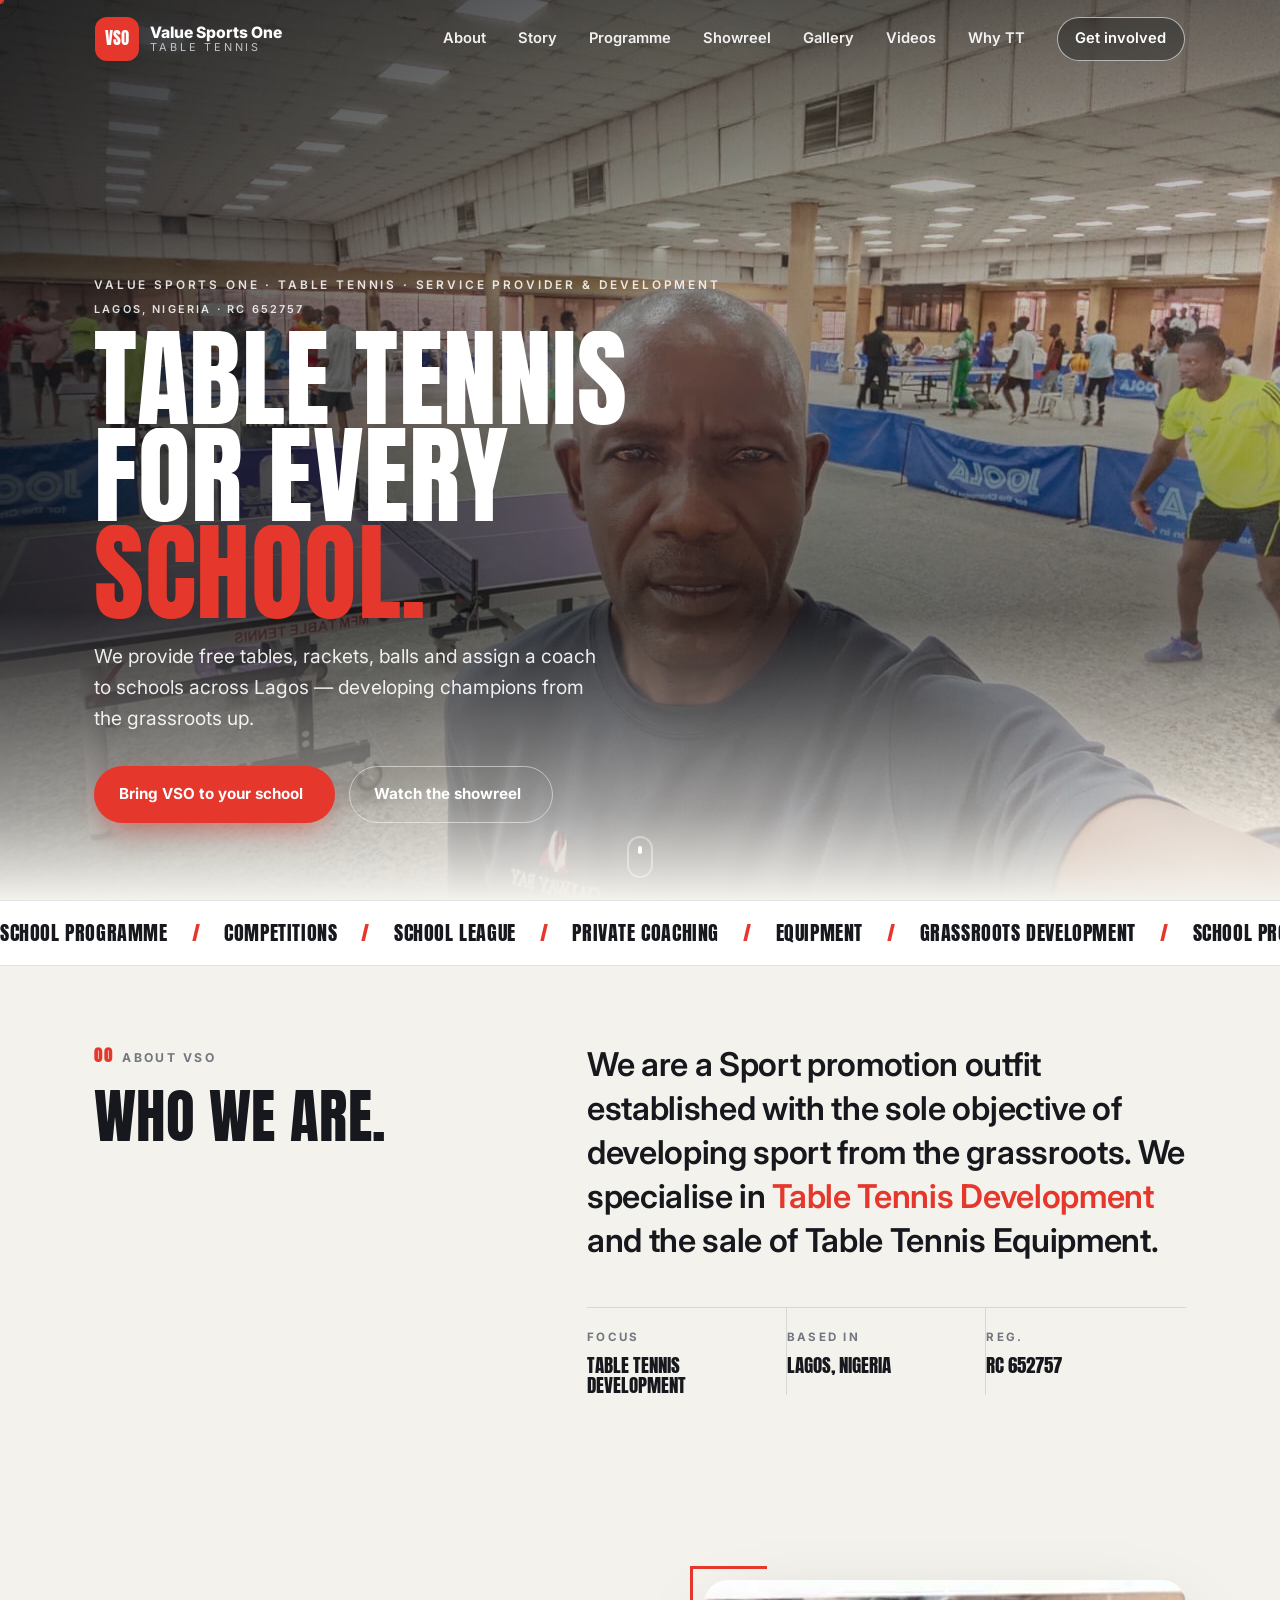
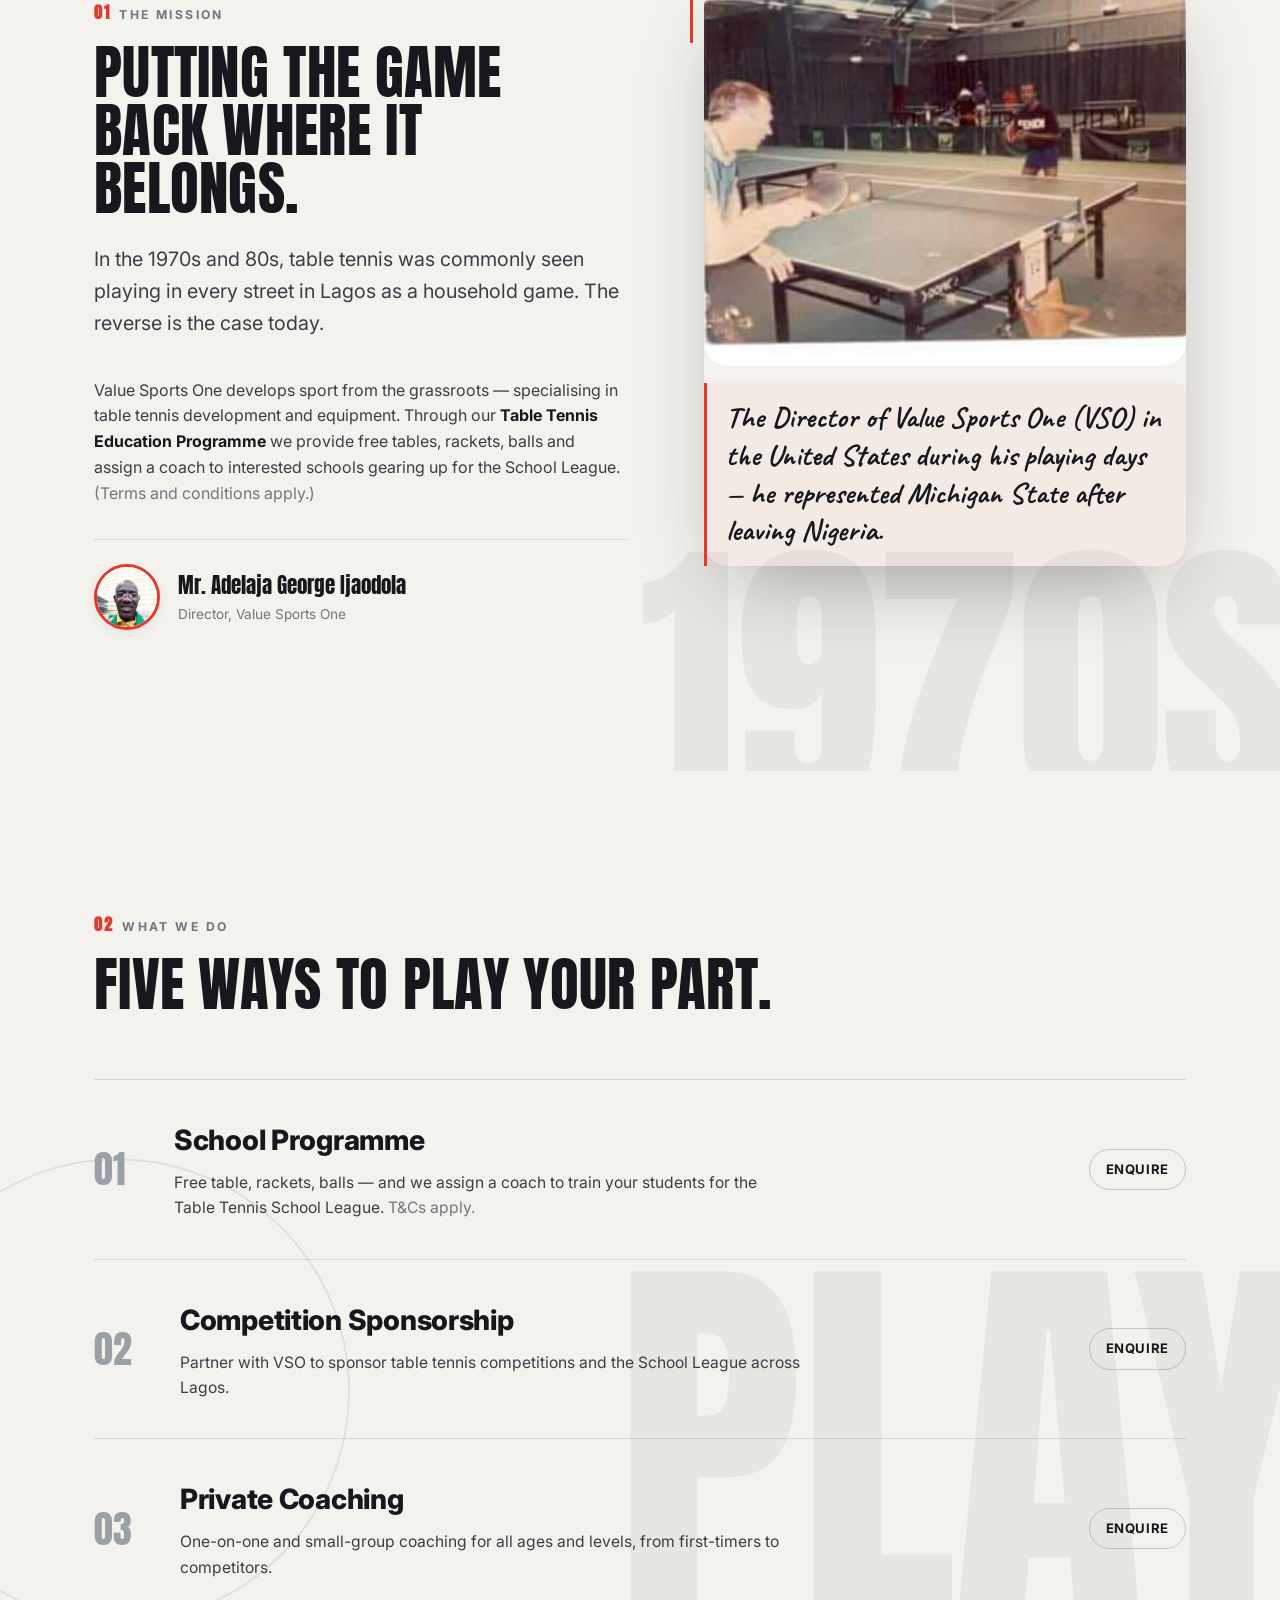
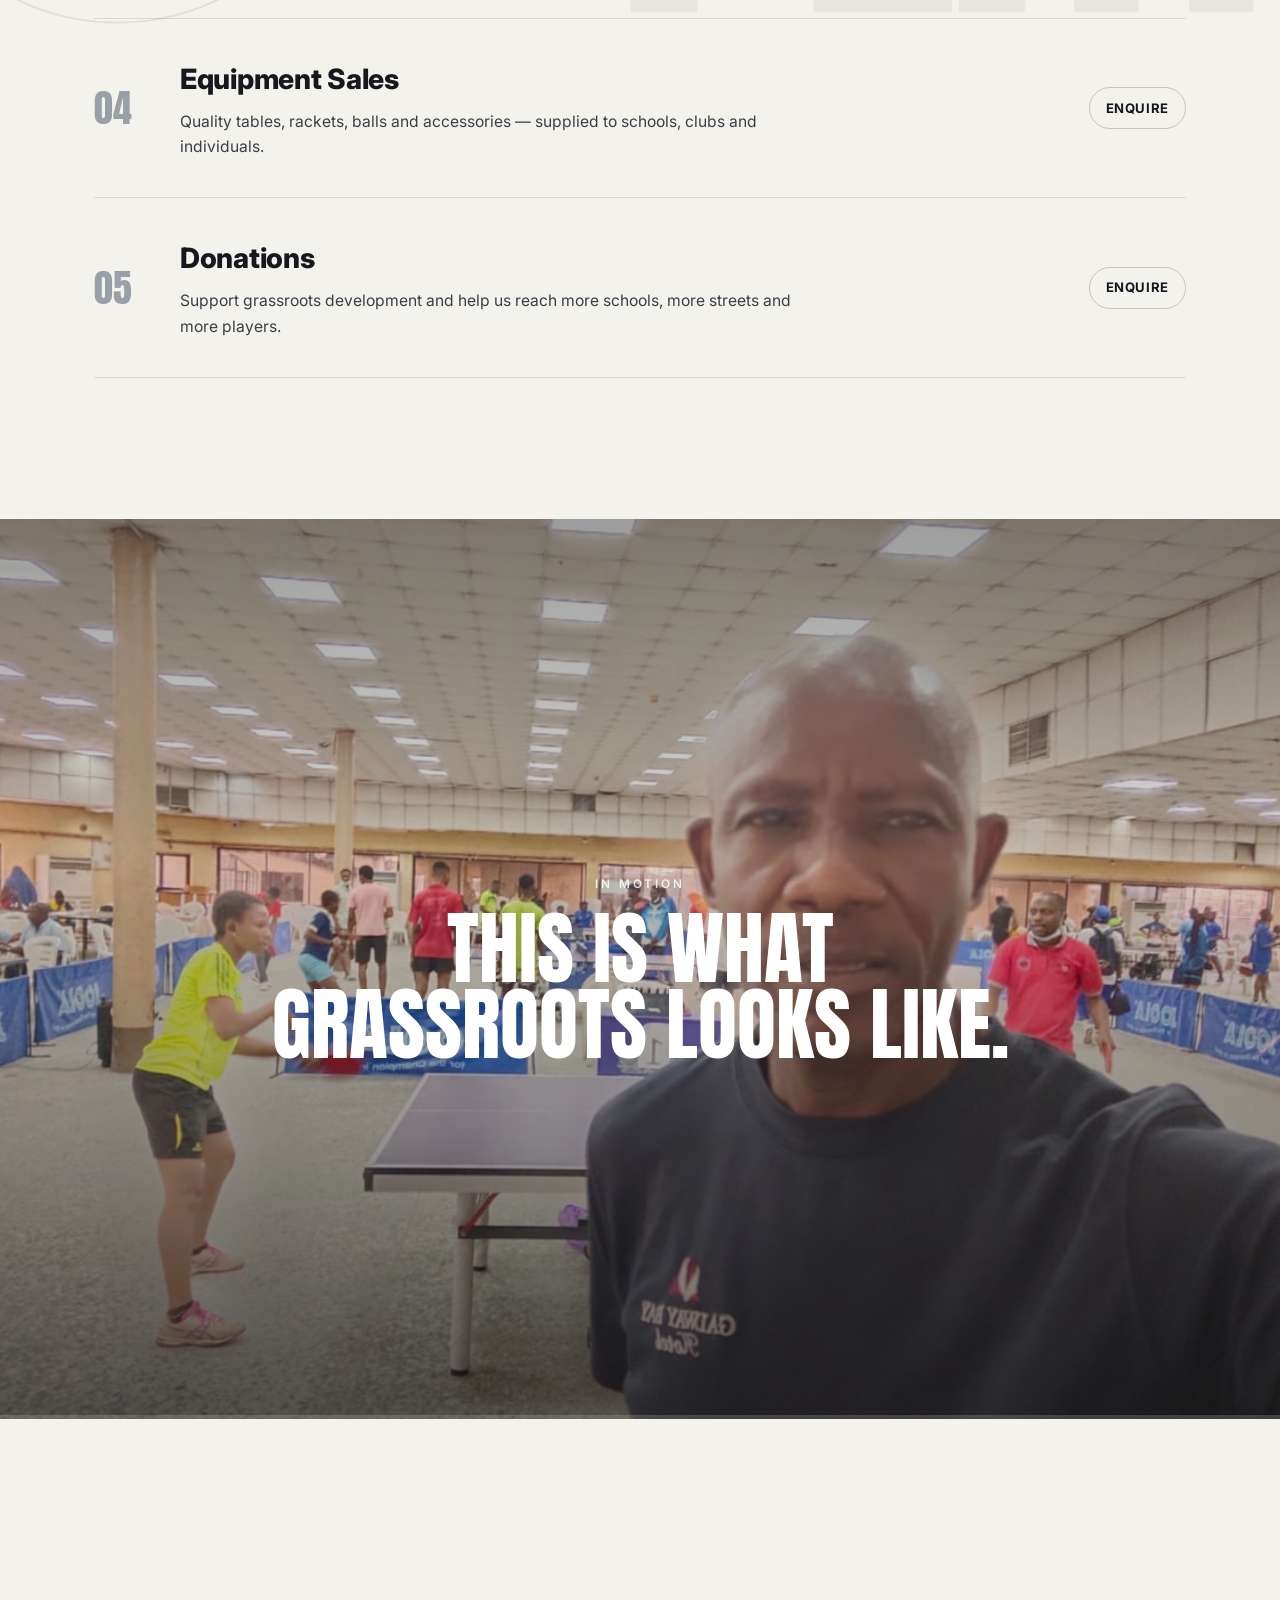
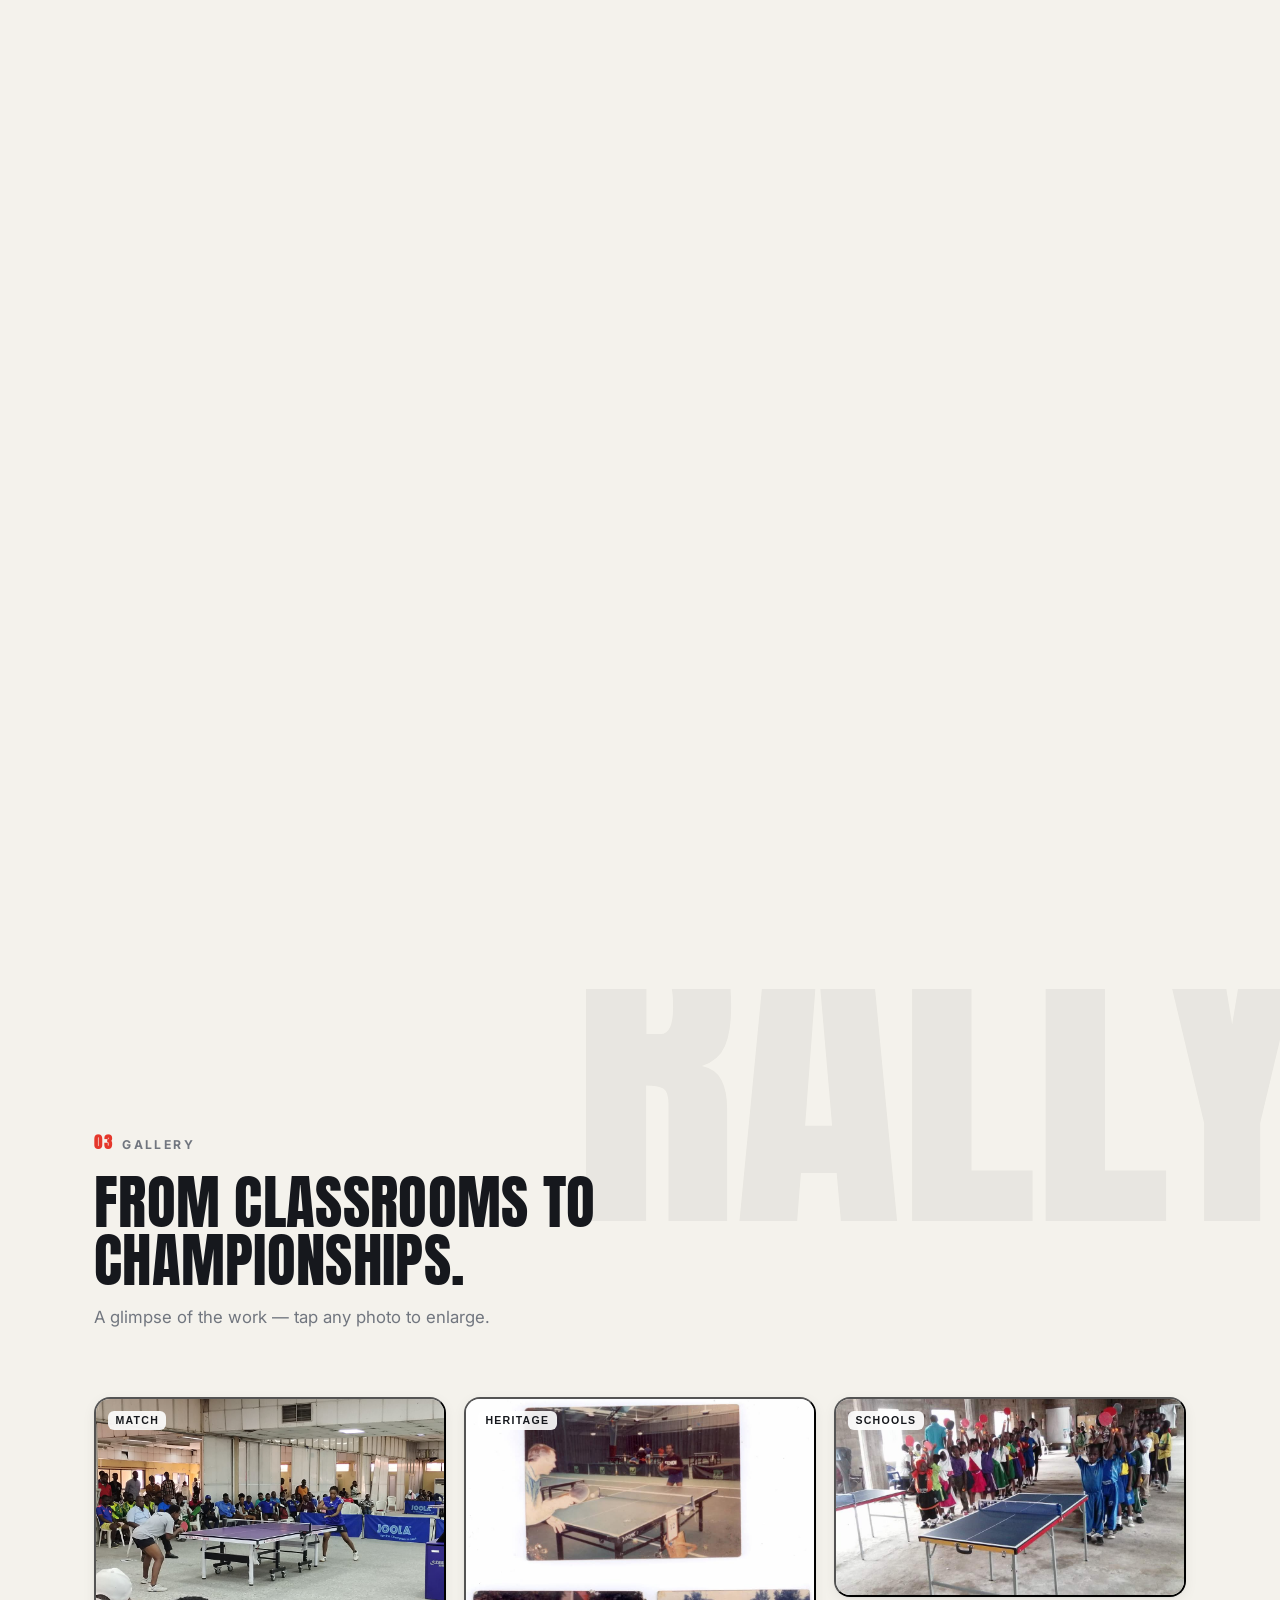
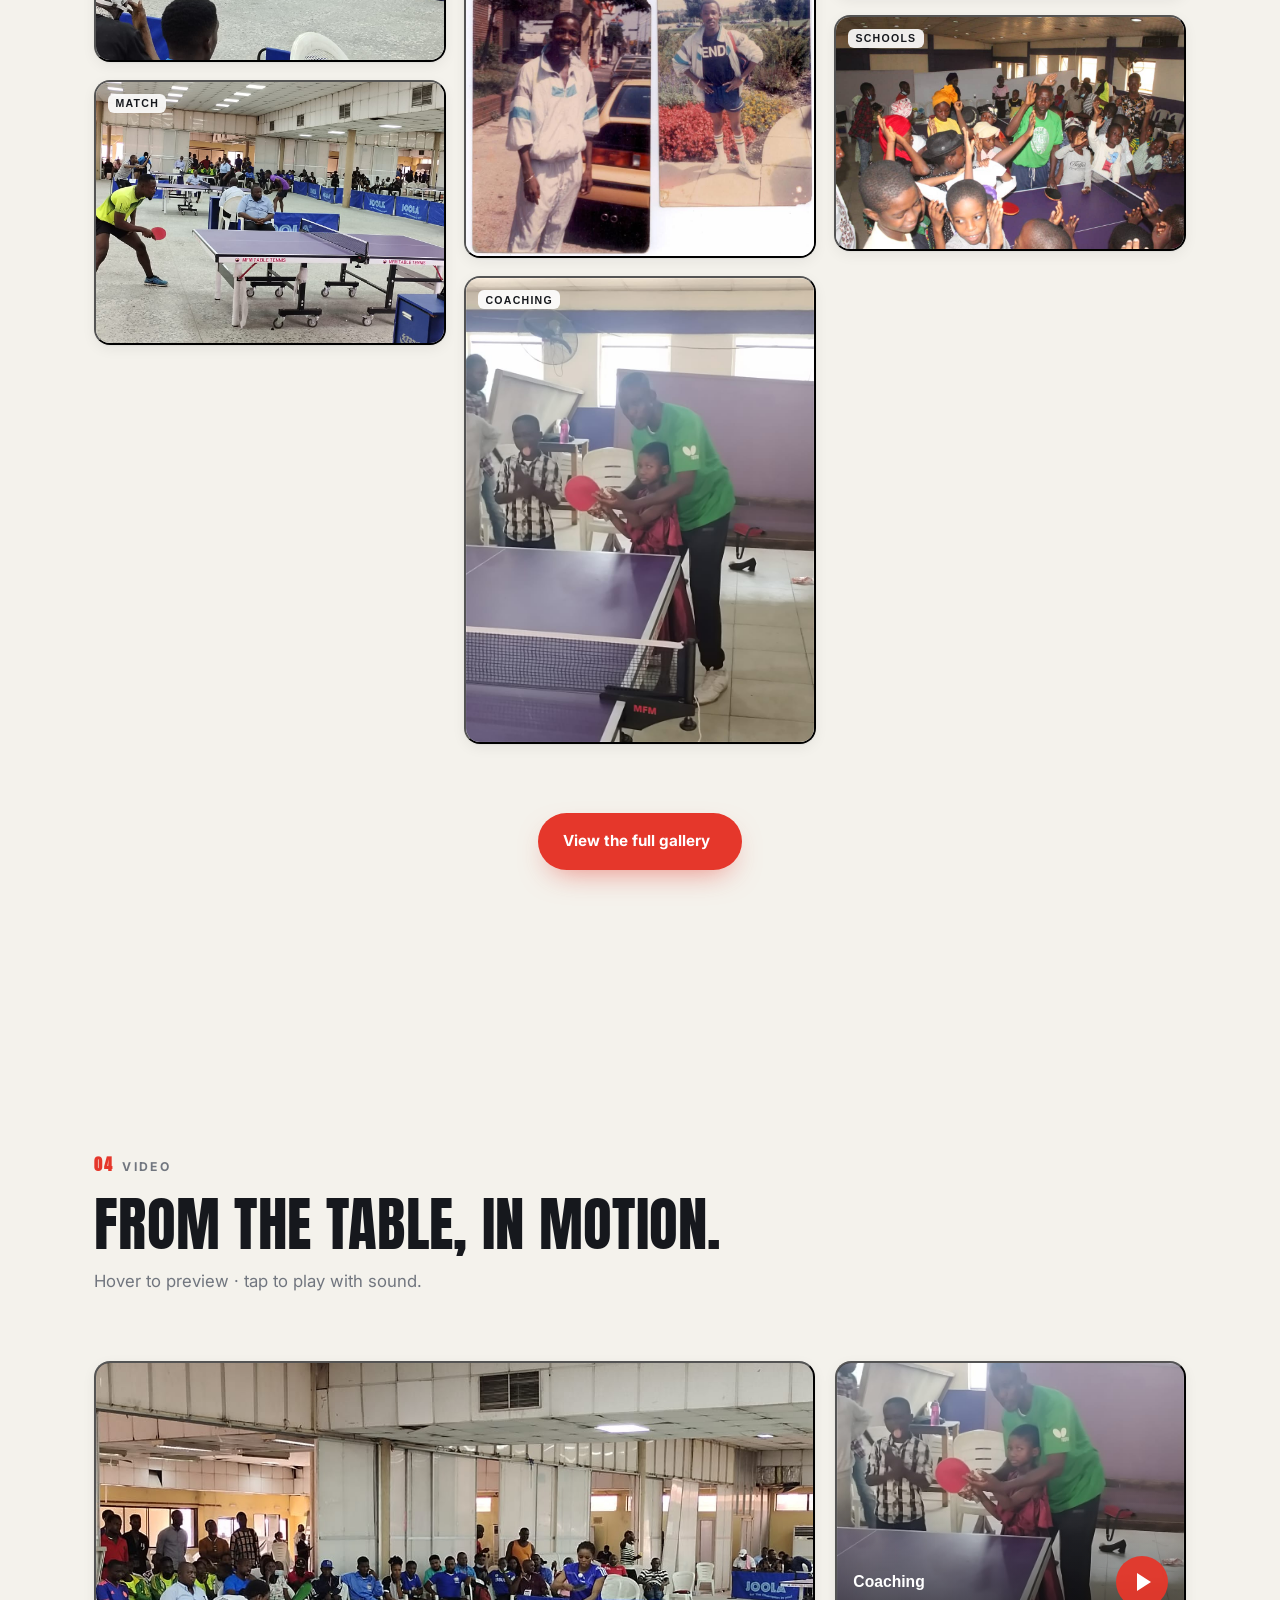
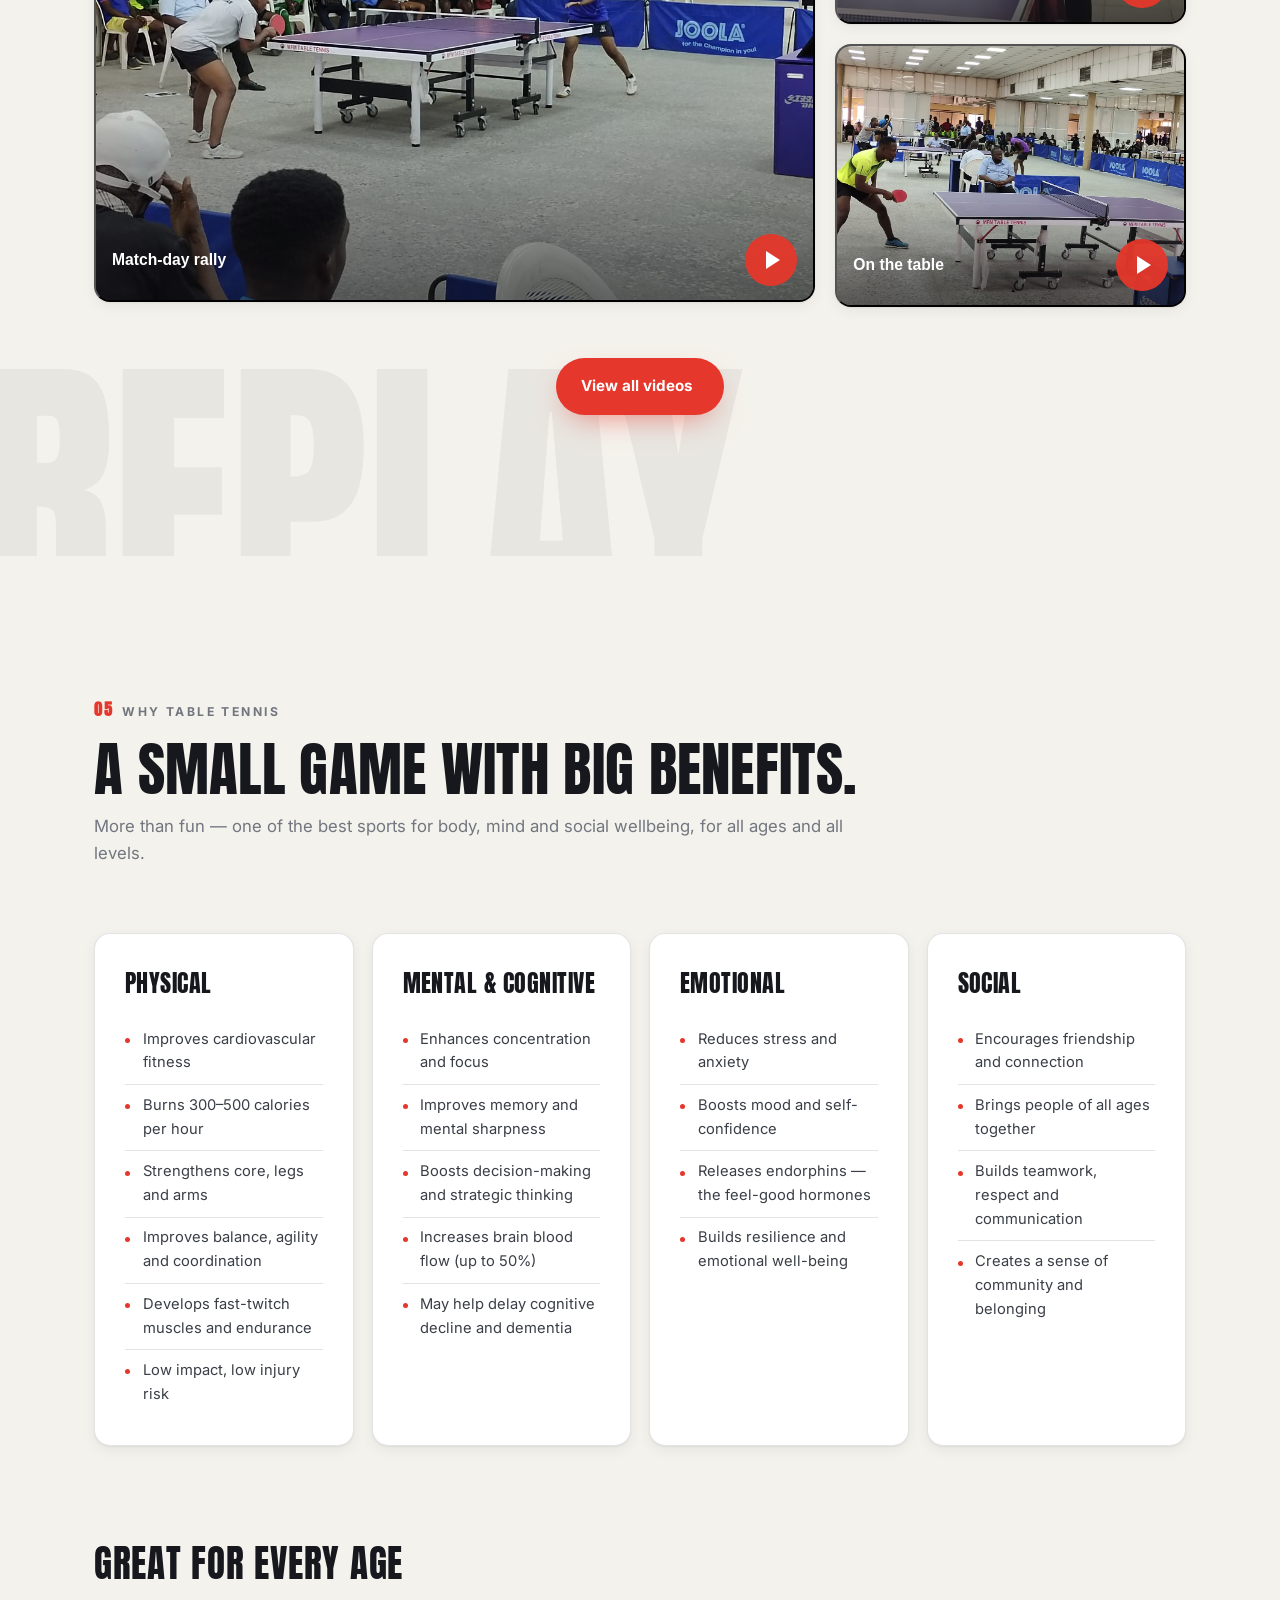
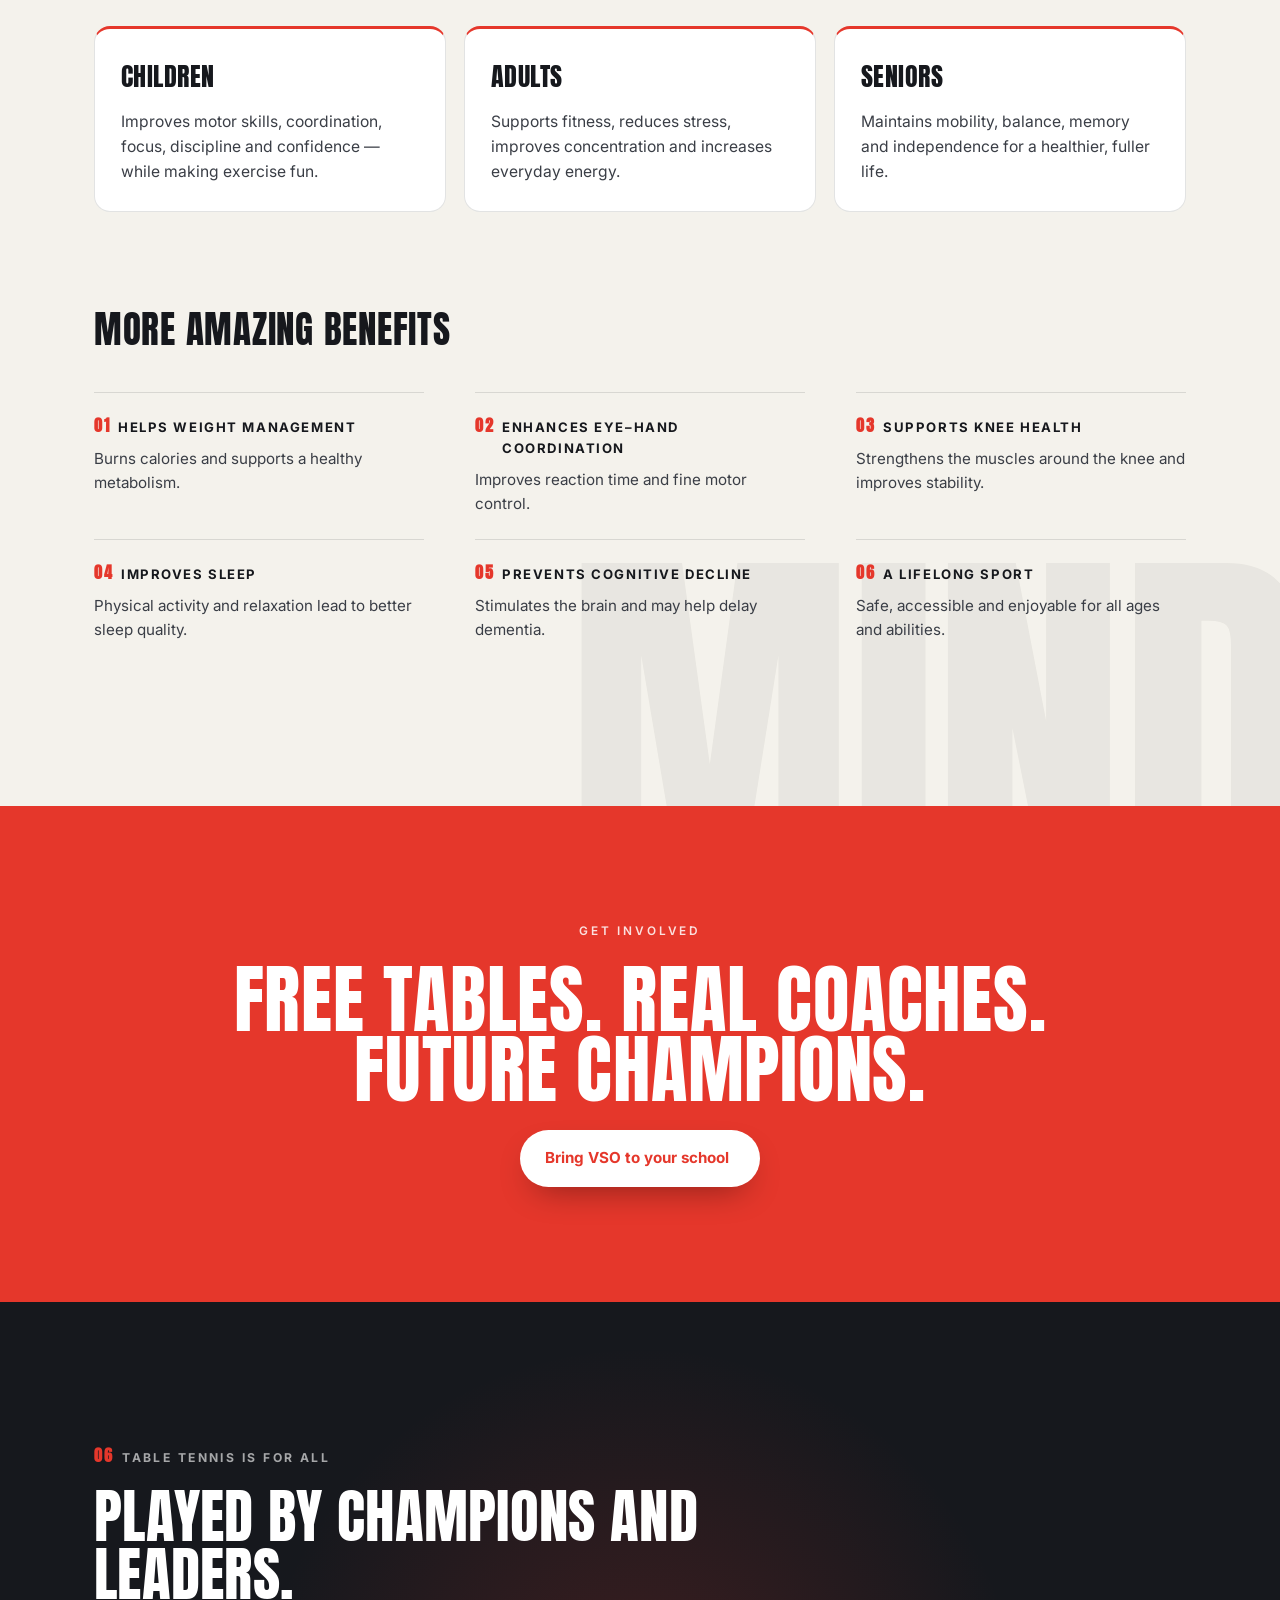
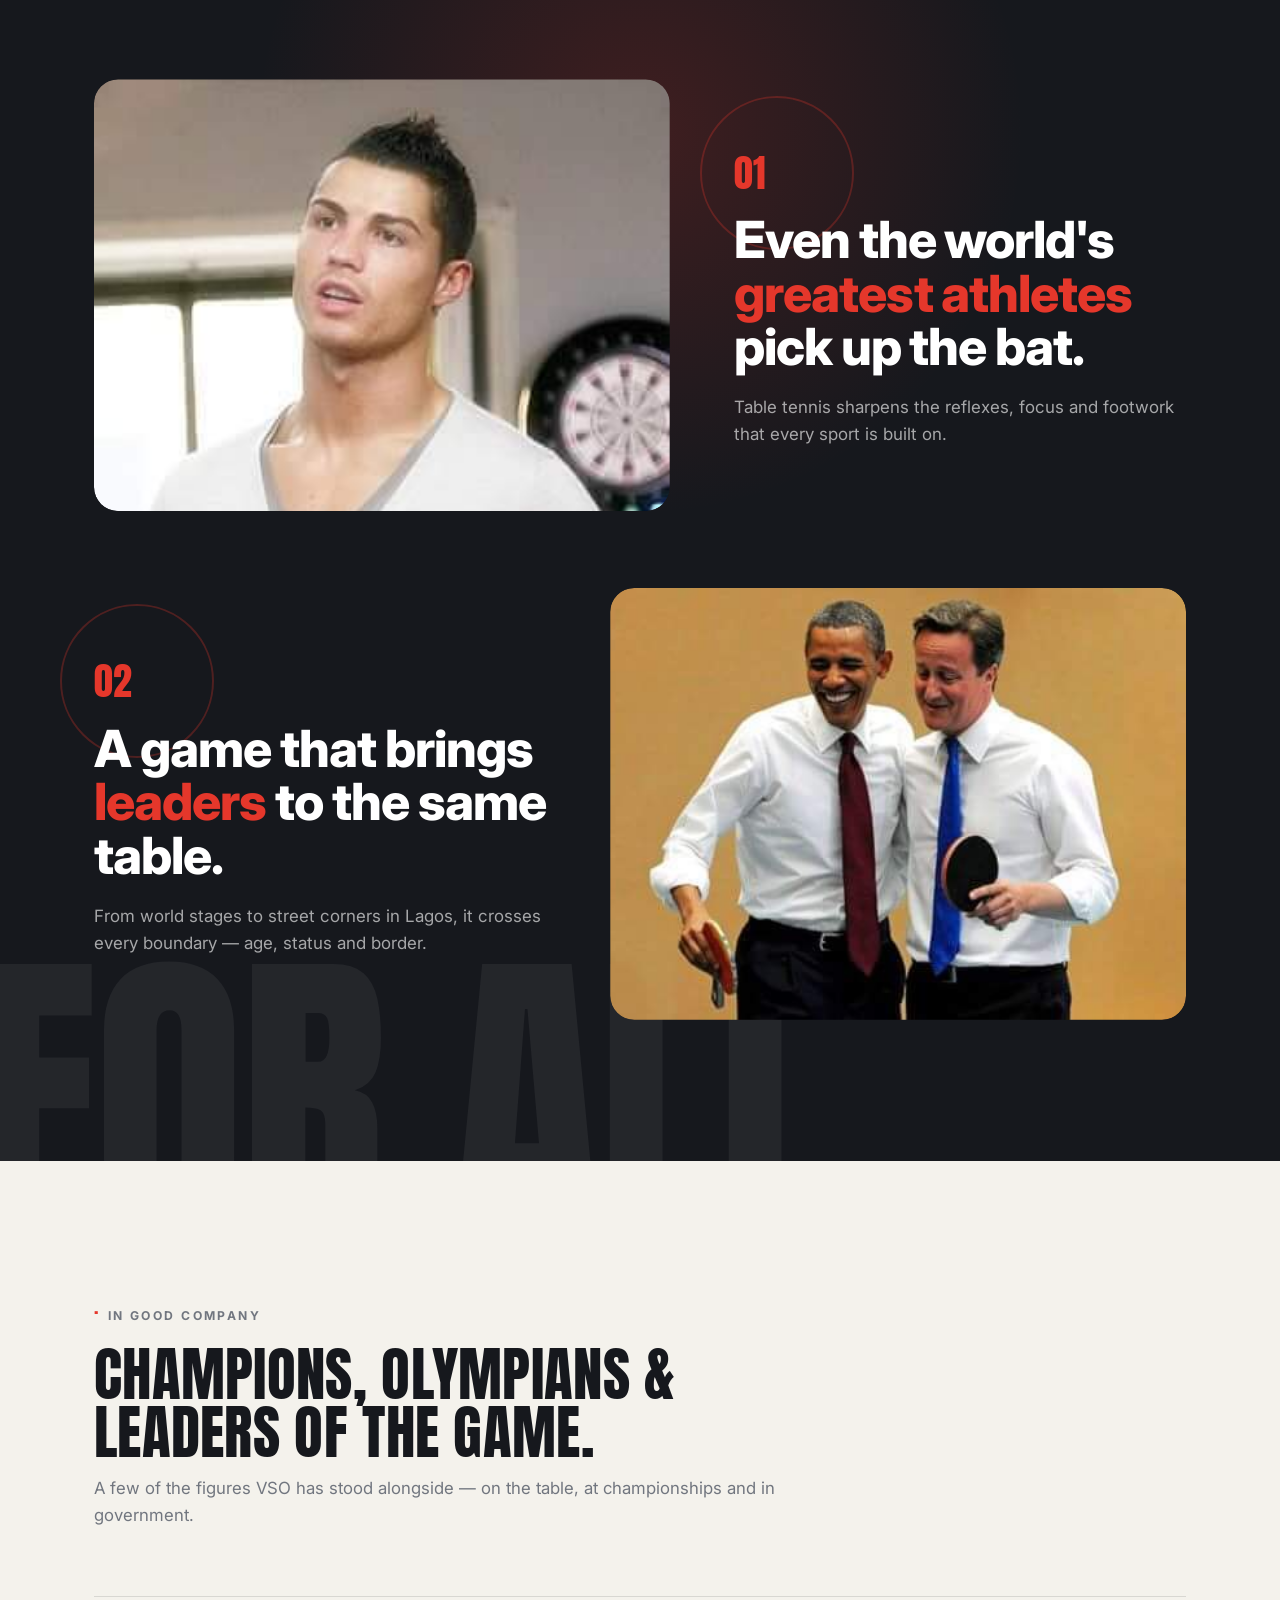
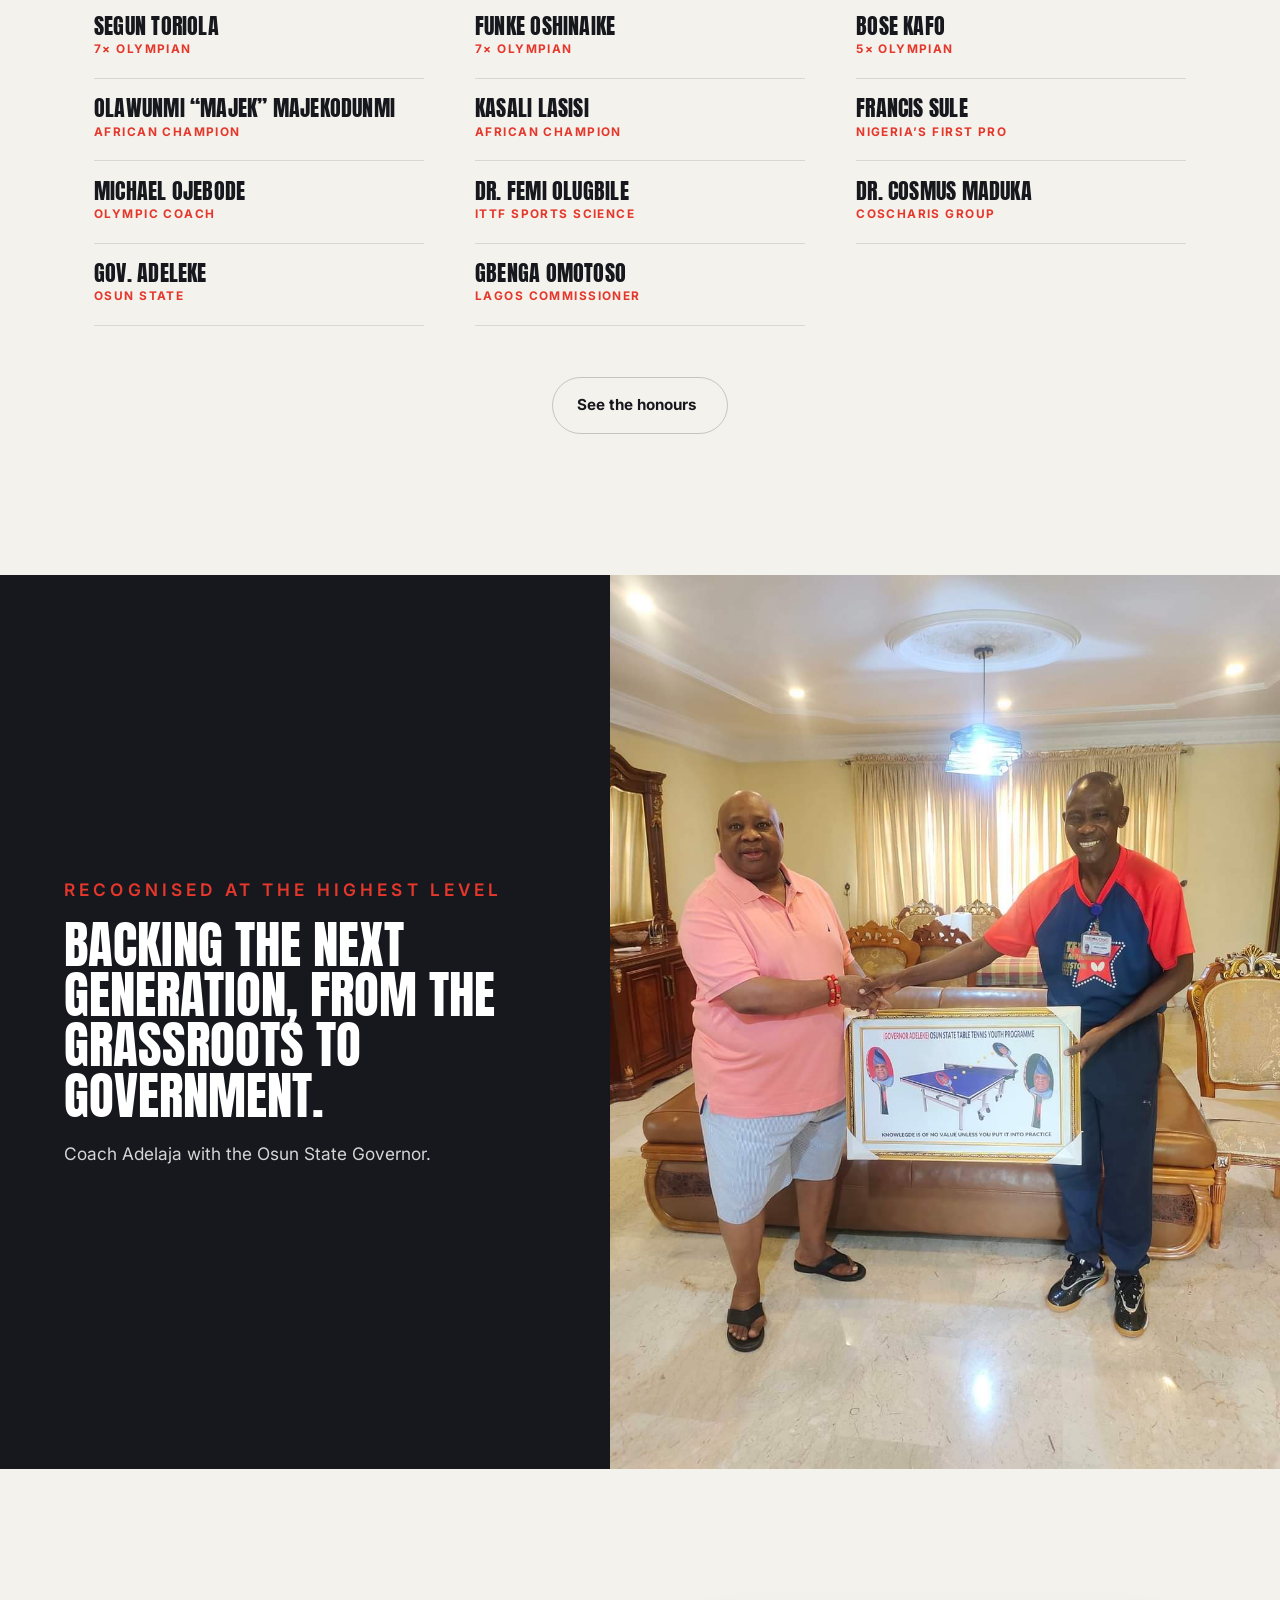
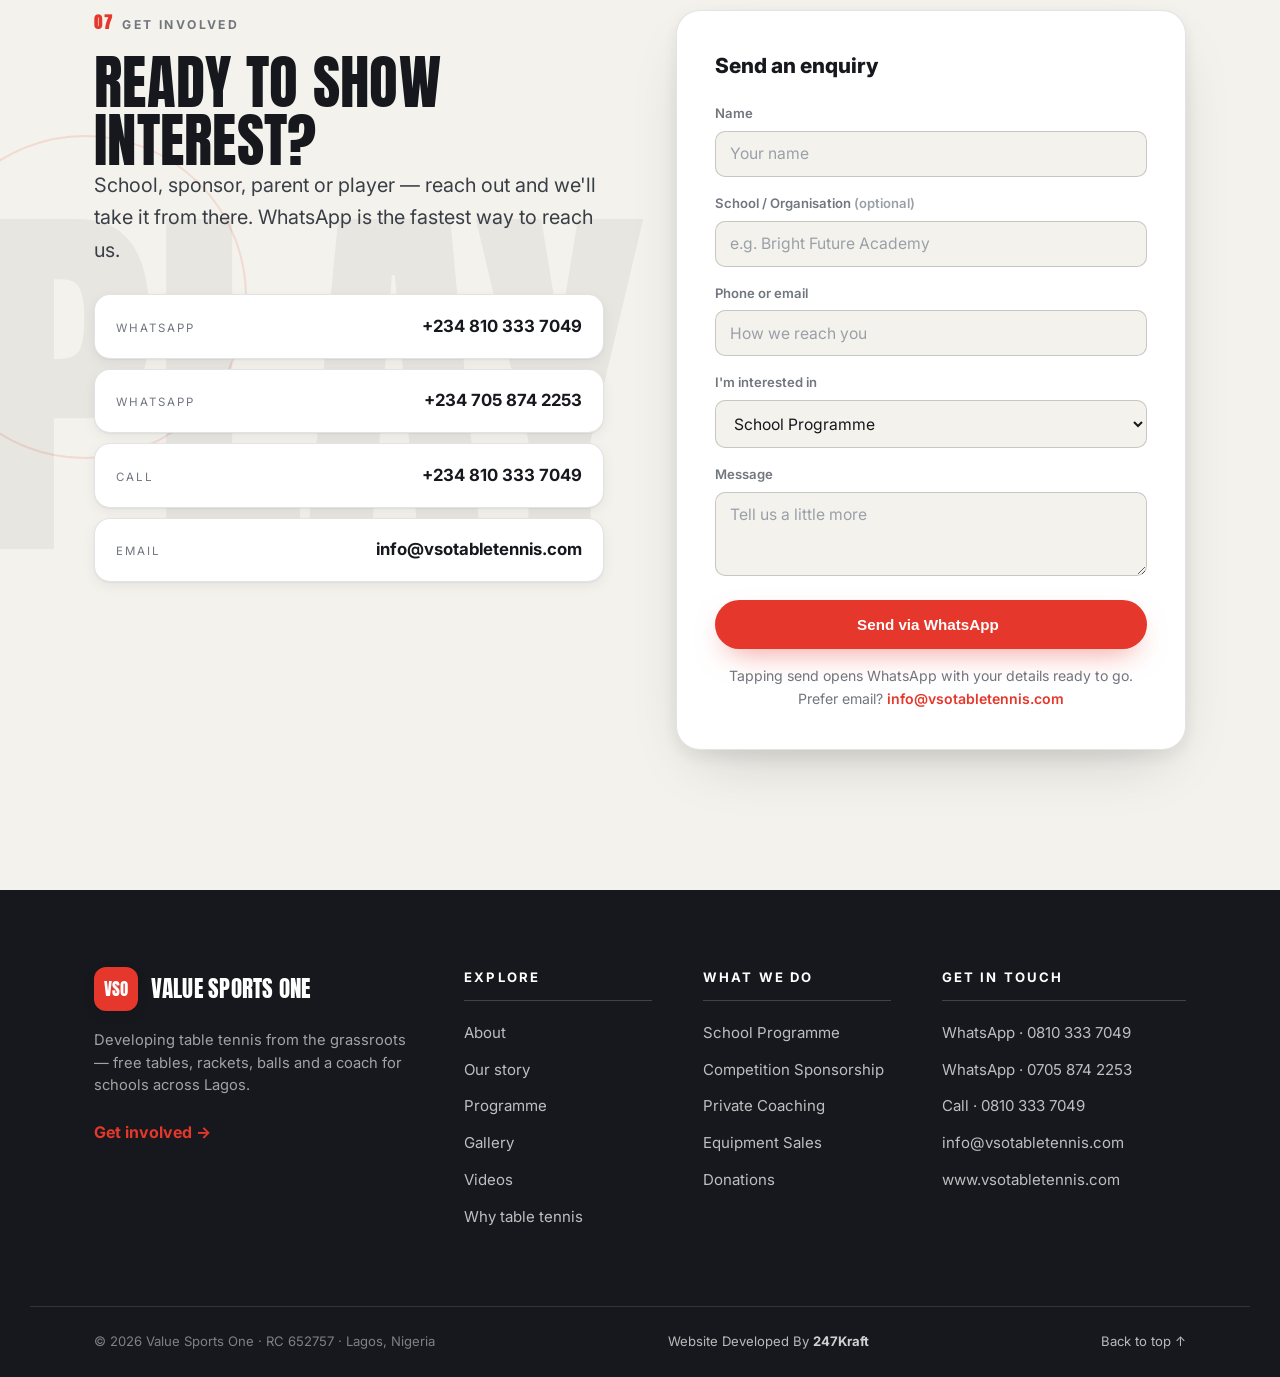
==== commit 473b962c: "Hero: add the VSO descriptor line above the headline, keep Lagos/RC sub-line Eyebrow now reads 'Valu" ====
--- a/index.html
+++ b/index.html
@@ -104,7 +104,8 @@
     </div>
     <div class="wrap hero-inner">
       <div class="hero-copy">
-        <p class="eyebrow light" data-reveal>Value Sports One · Lagos, Nigeria · RC 652757</p>
+        <p class="eyebrow light" data-reveal>Value Sports One · Table Tennis · Service Provider &amp; Development</p>
+        <p class="eyebrow light eyebrow-meta" data-reveal>Lagos, Nigeria · RC 652757</p>
         <h1 class="hero-title">
           <span class="line"><span class="w">Table</span> <span class="w">tennis</span></span>
           <span class="line"><span class="w">for</span> <span class="w">every</span></span>
--- a/styles-light.css
+++ b/styles-light.css
@@ -234,6 +234,7 @@
 .hero-inner { position: relative; z-index: 1; width: 100%; }
 .hero-copy { max-width: 660px; }
 .hero .eyebrow.light { color: rgba(255,255,255,.85); }
+.hero .eyebrow-meta { margin-top: .4rem; font-size: .68rem; letter-spacing: .2em; color: rgba(255,255,255,.62); }
 .hero-title { font-family: var(--display); font-weight: 400; font-size: clamp(3rem, 8.4vw, 7rem); line-height: .9; letter-spacing: .005em; text-transform: uppercase; margin: .8rem 0 1.2rem; color: #fff; }
 .hero-title .line { display: block; overflow: hidden; }
 .hero-title .w { display: inline-block; transform: translateY(110%); opacity: 0; transition: transform .9s var(--ease-out), opacity .9s var(--ease-out); }
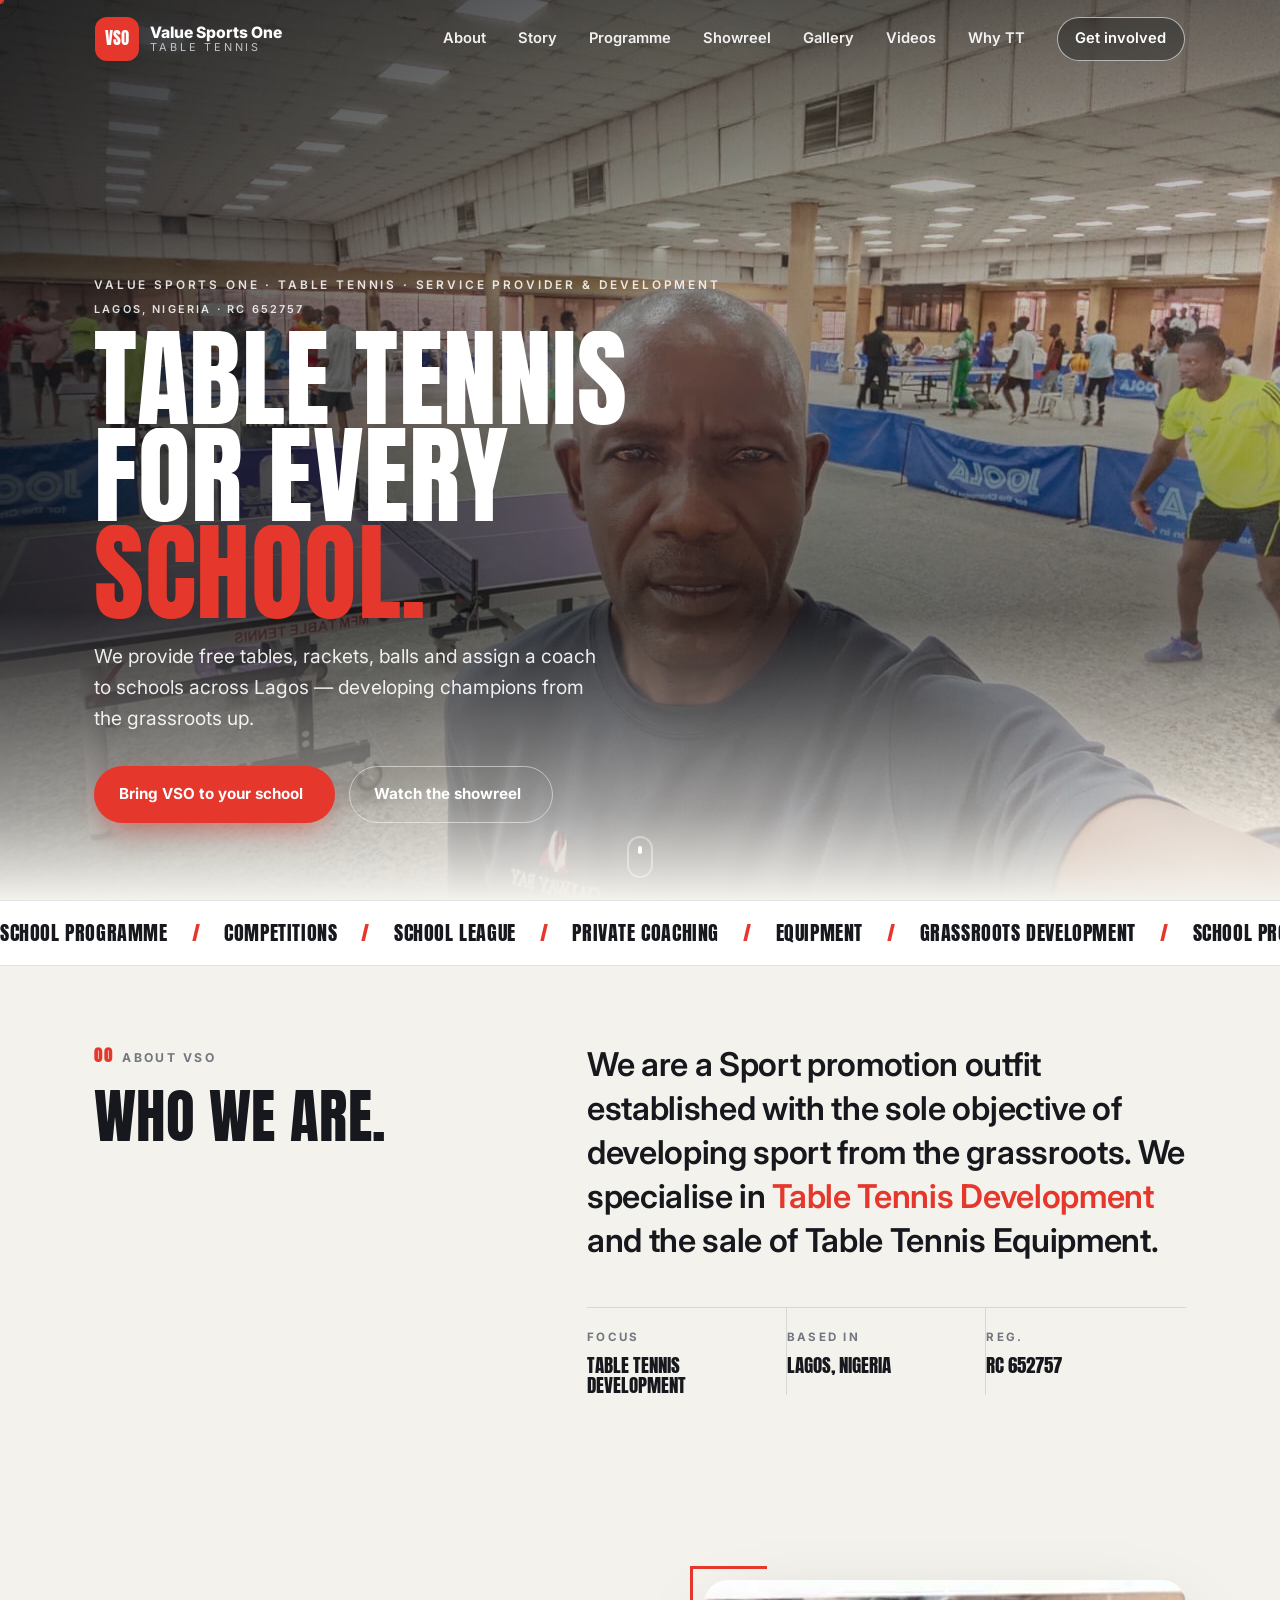
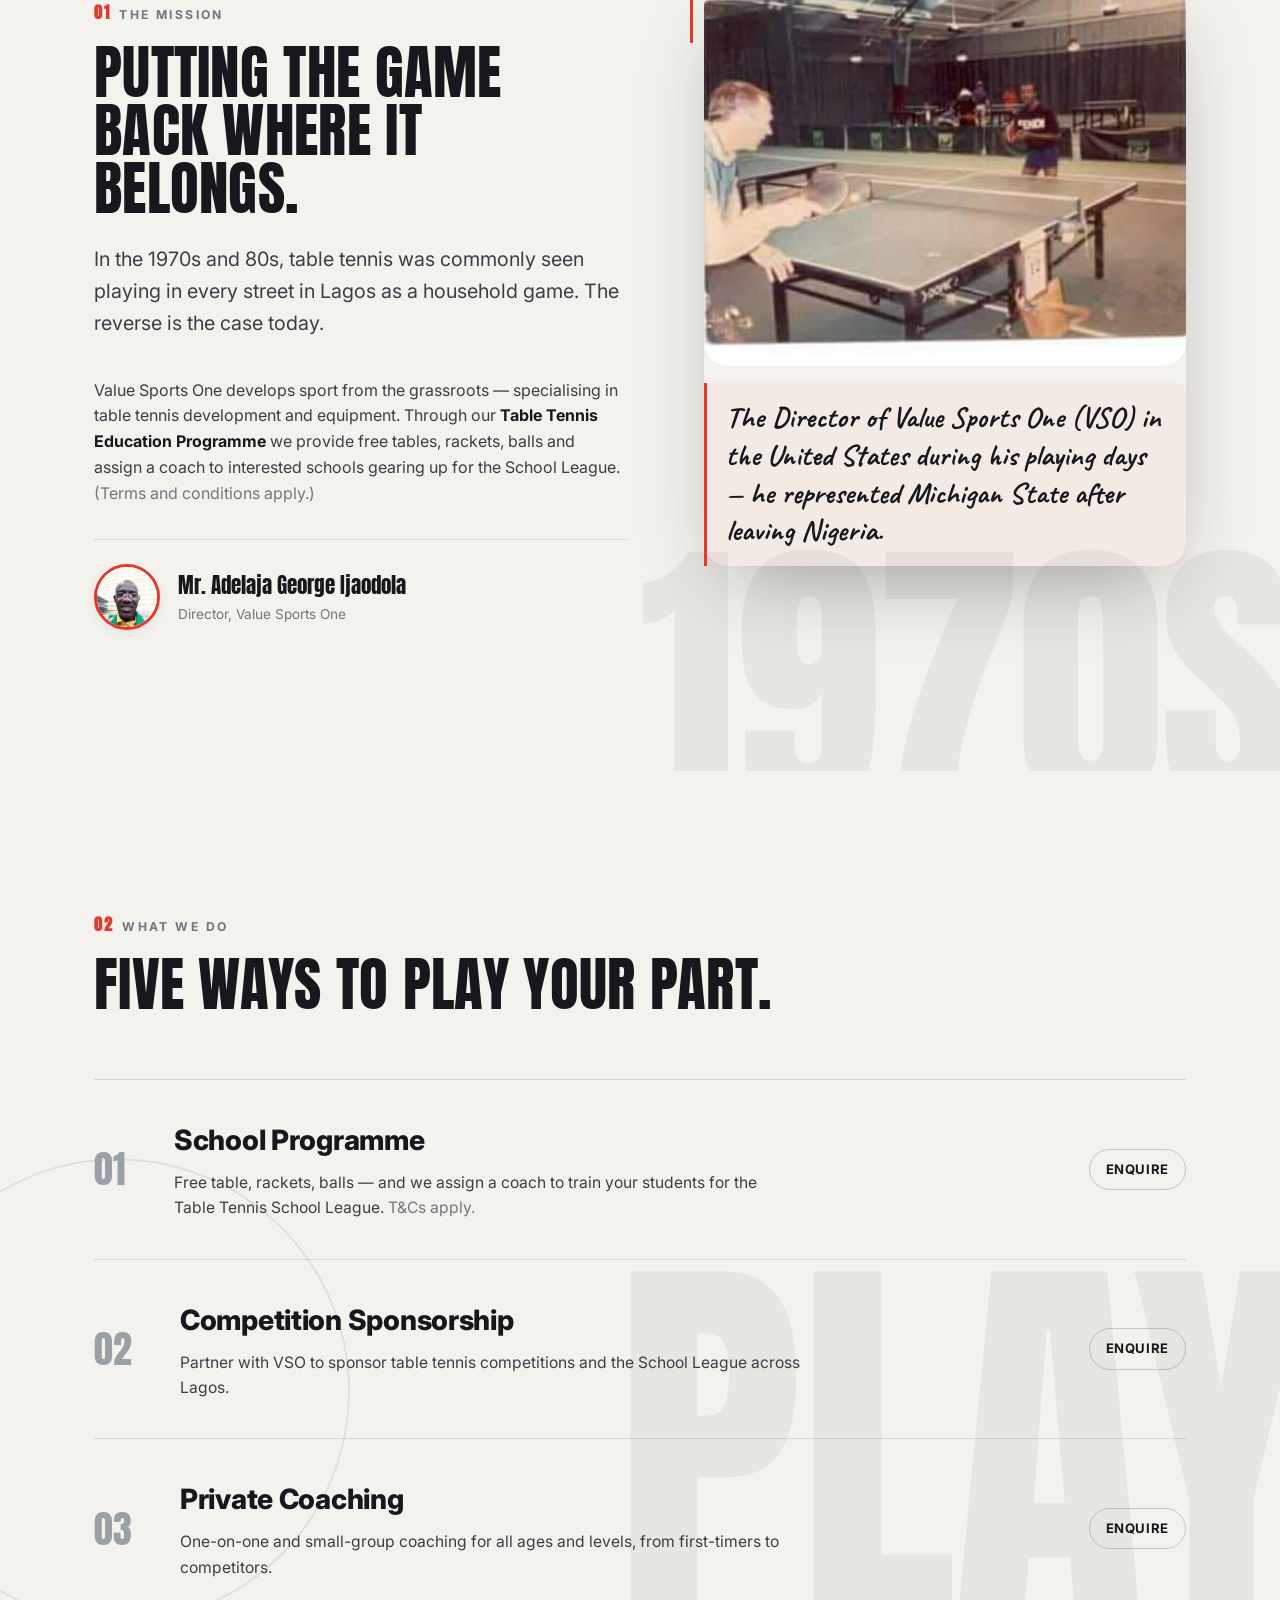
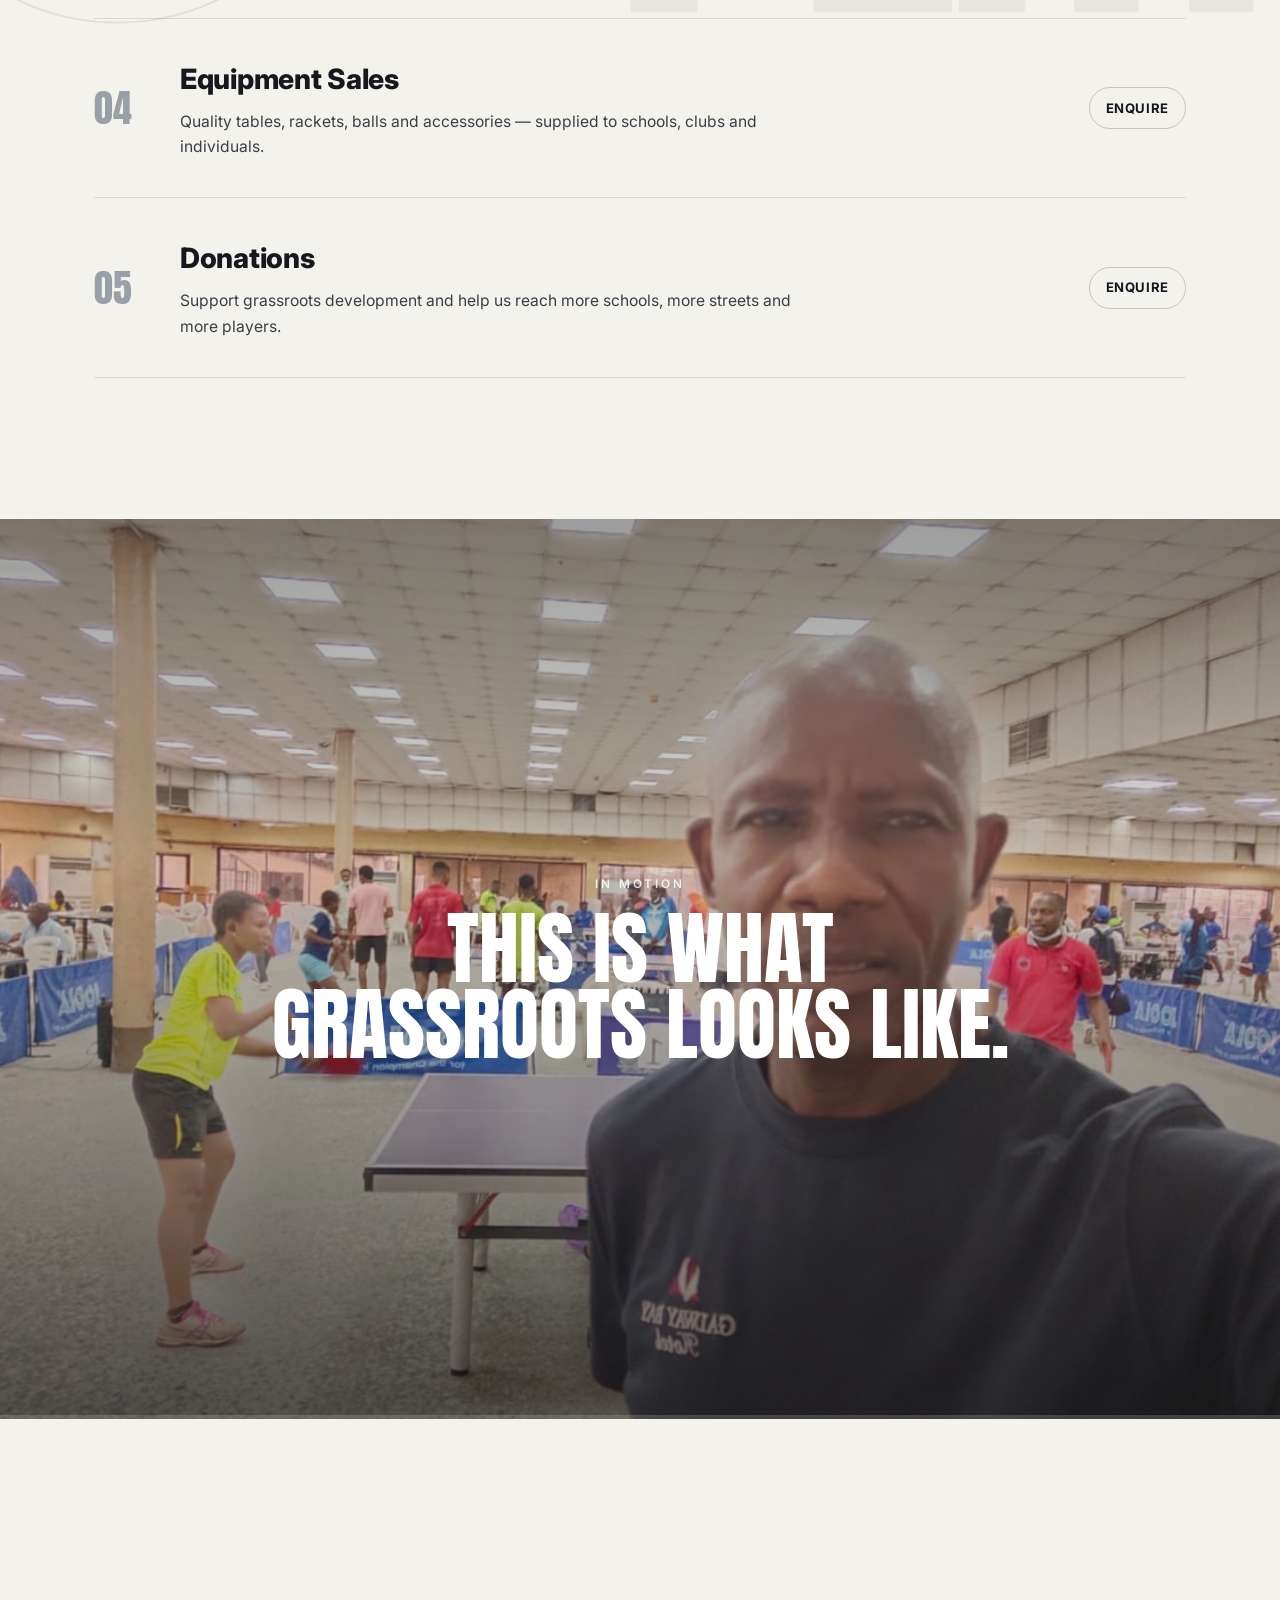
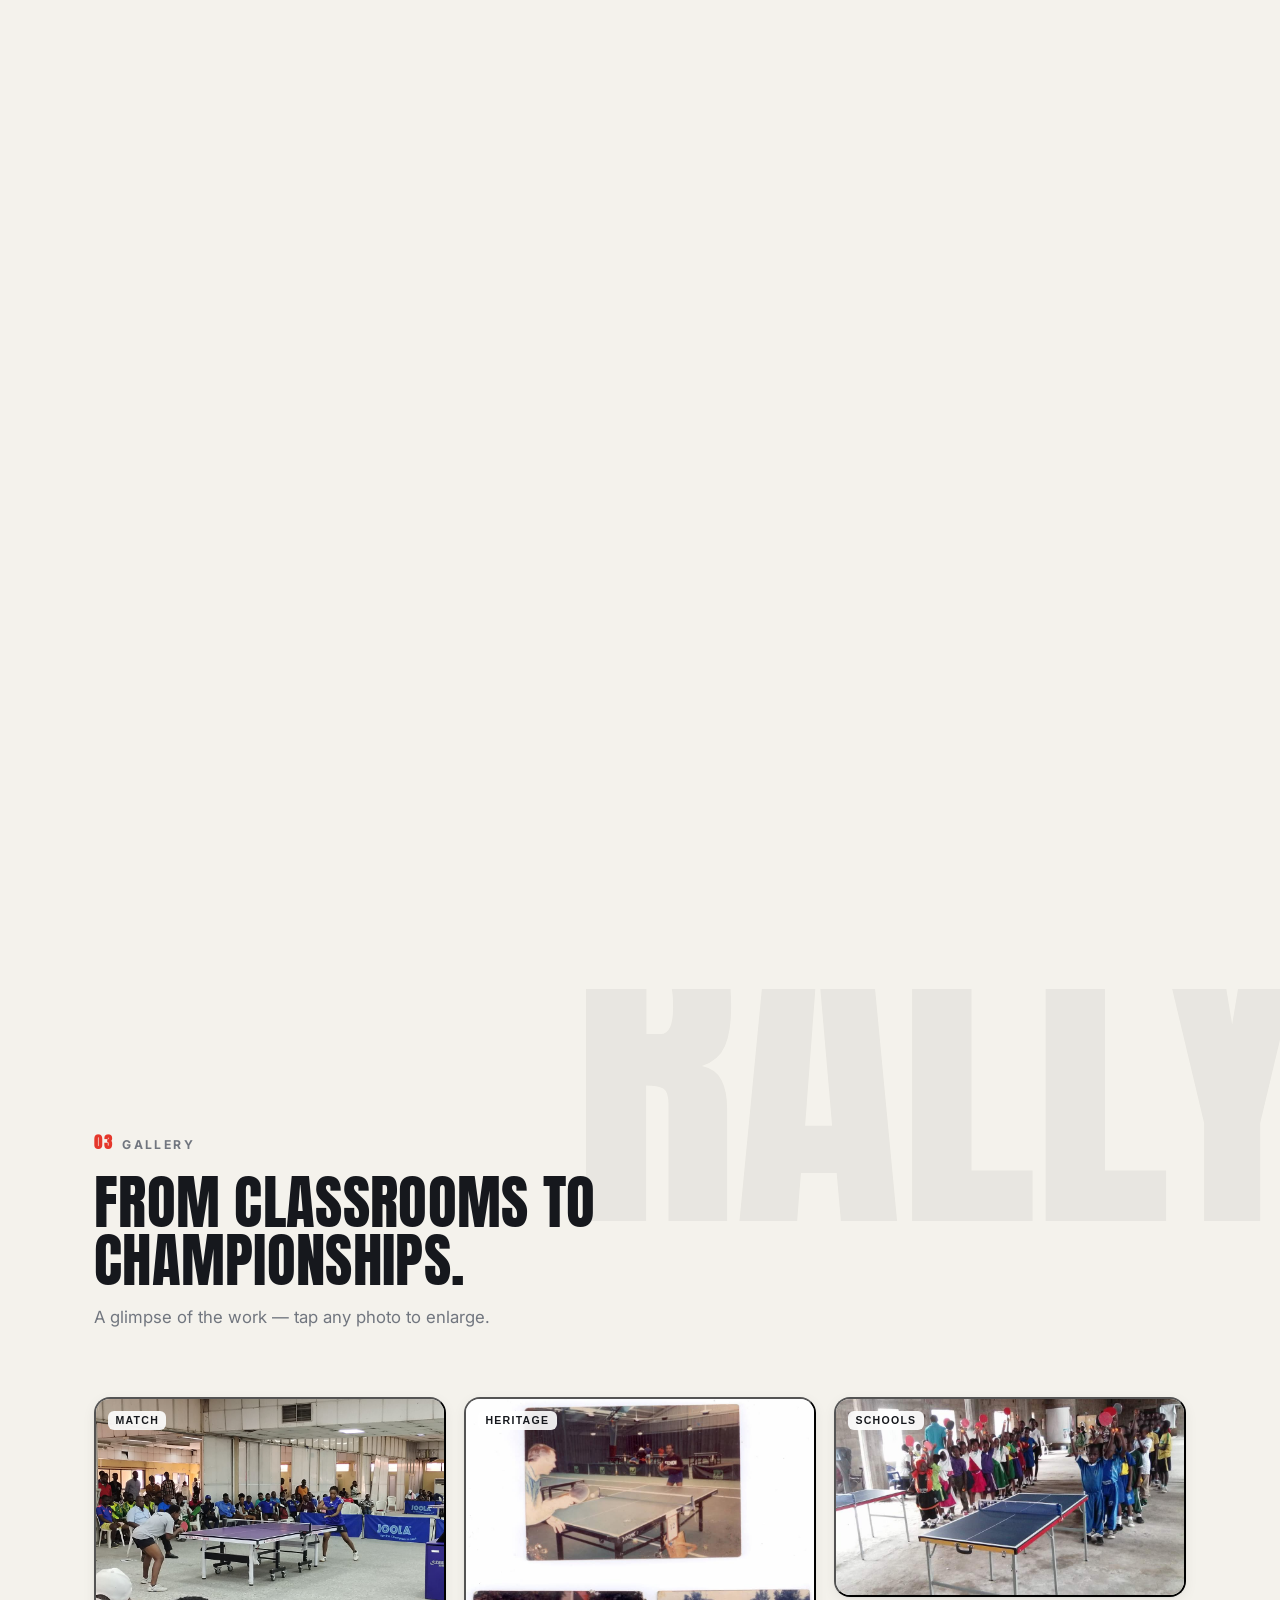
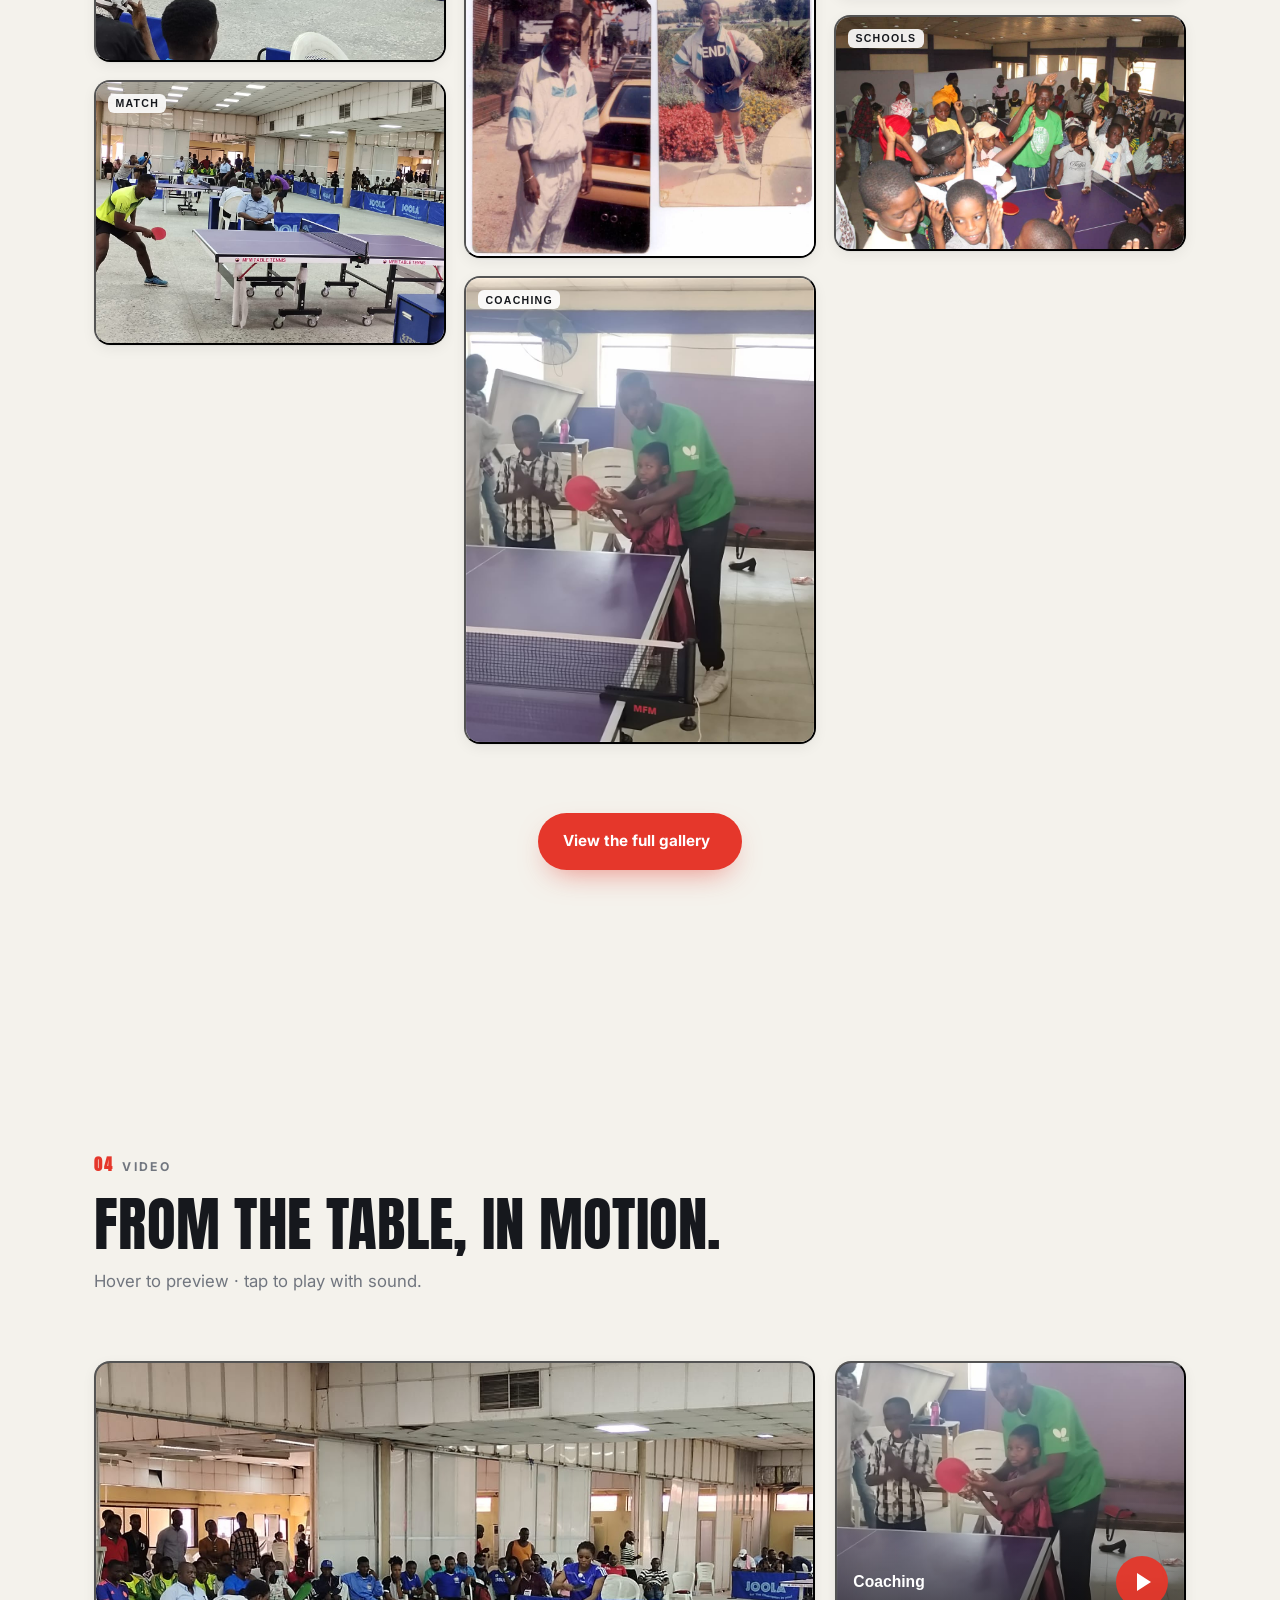
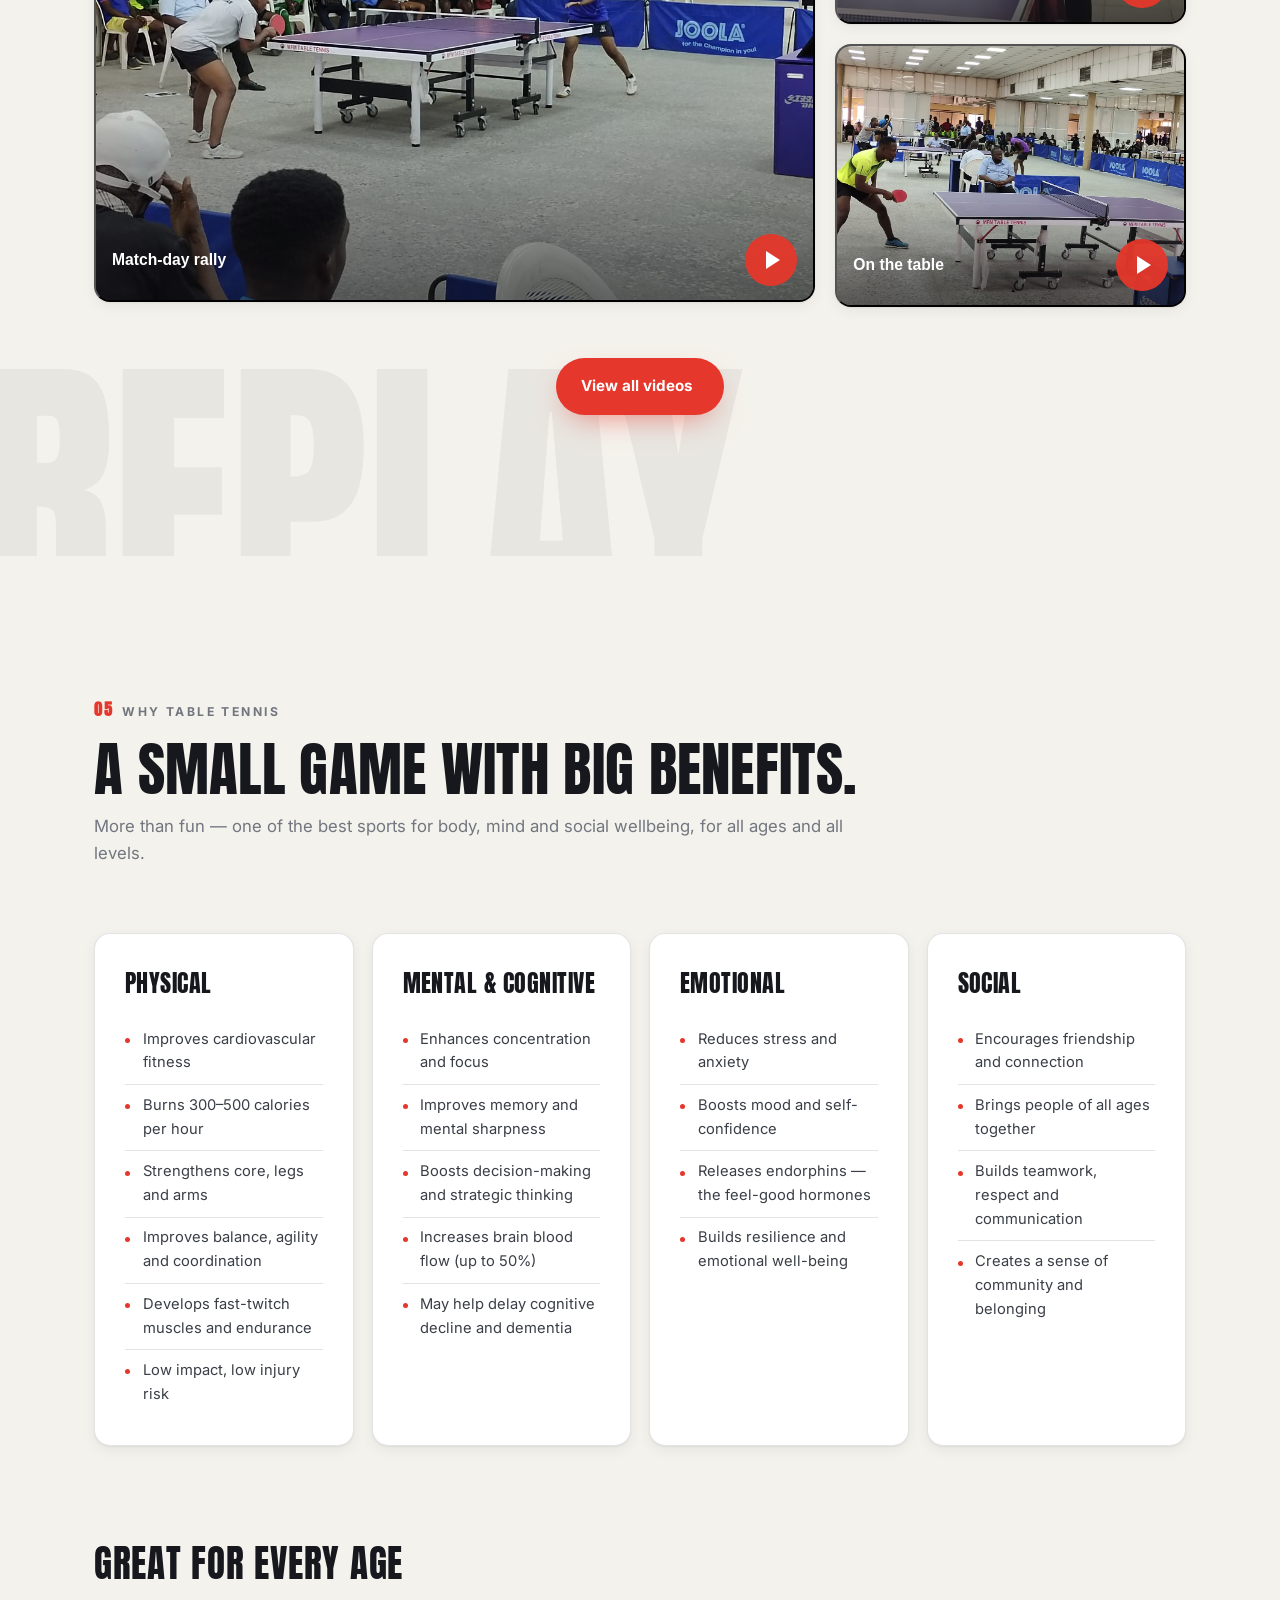
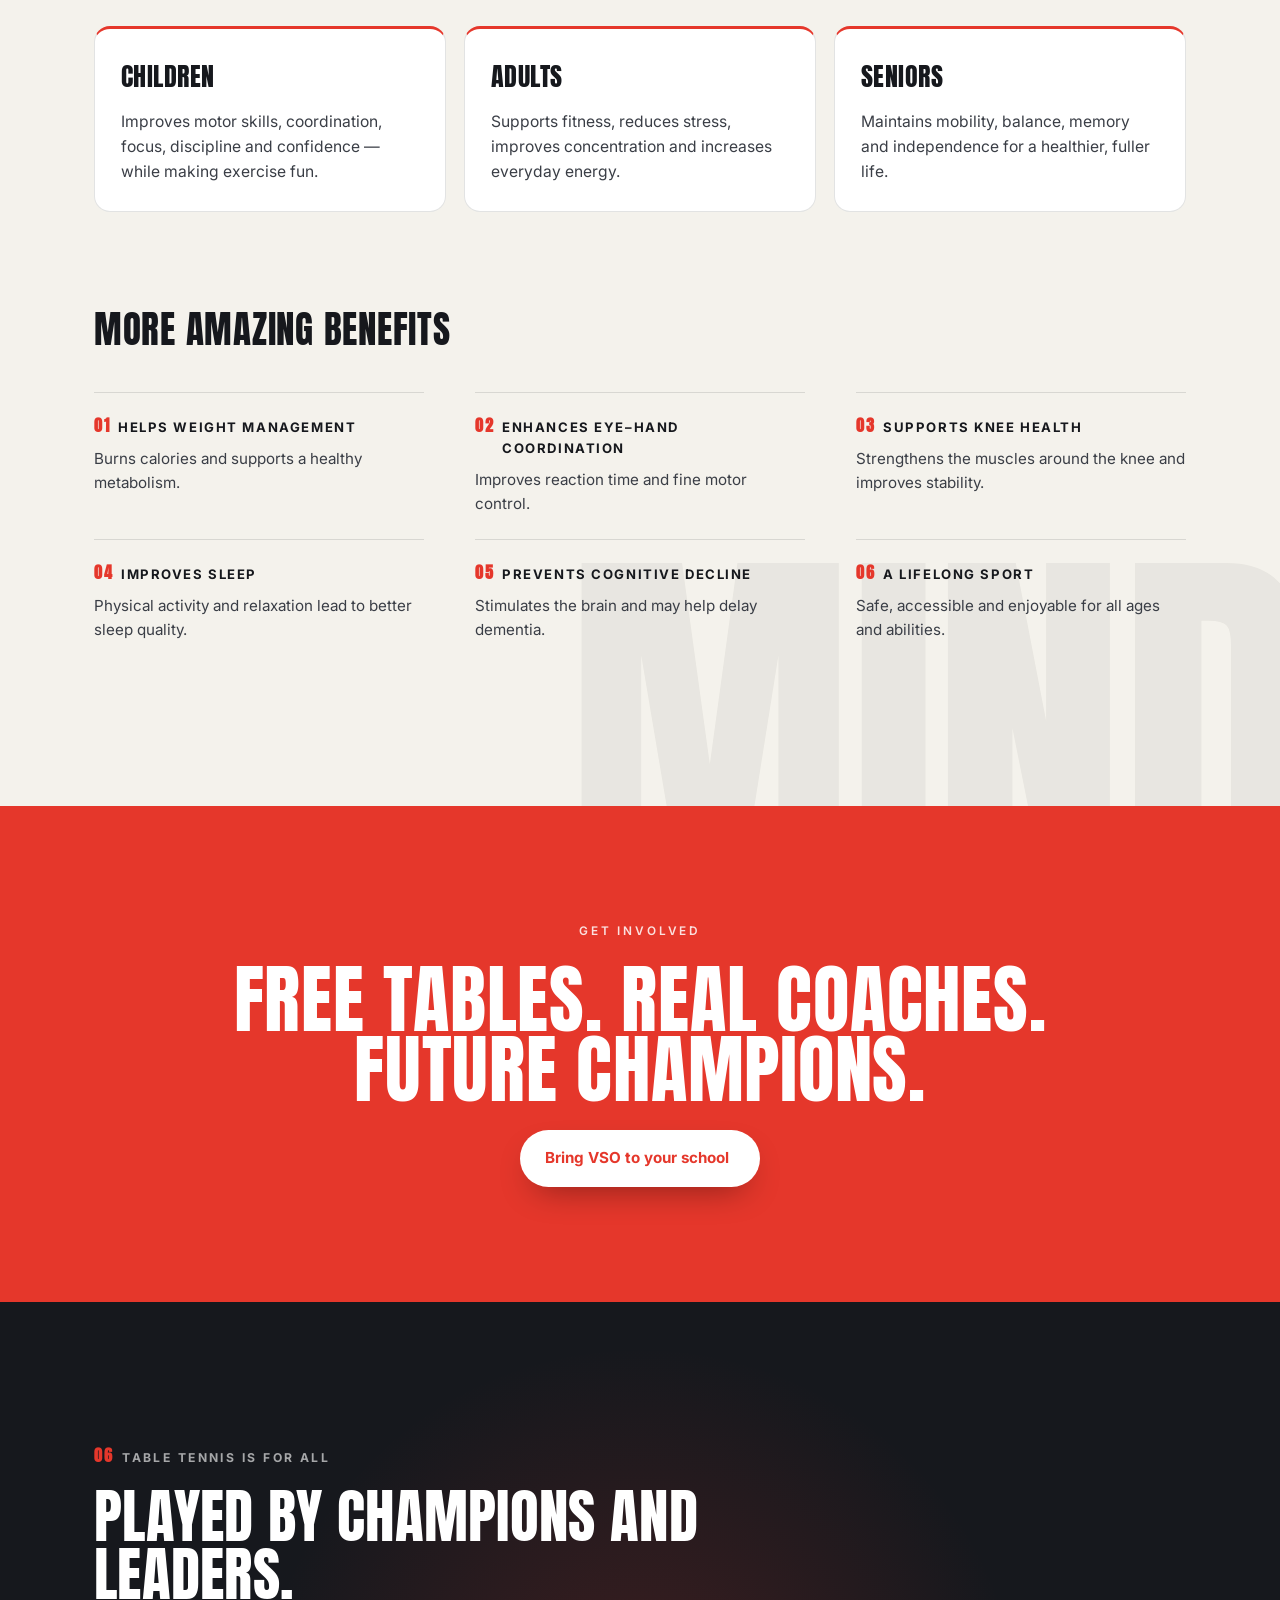
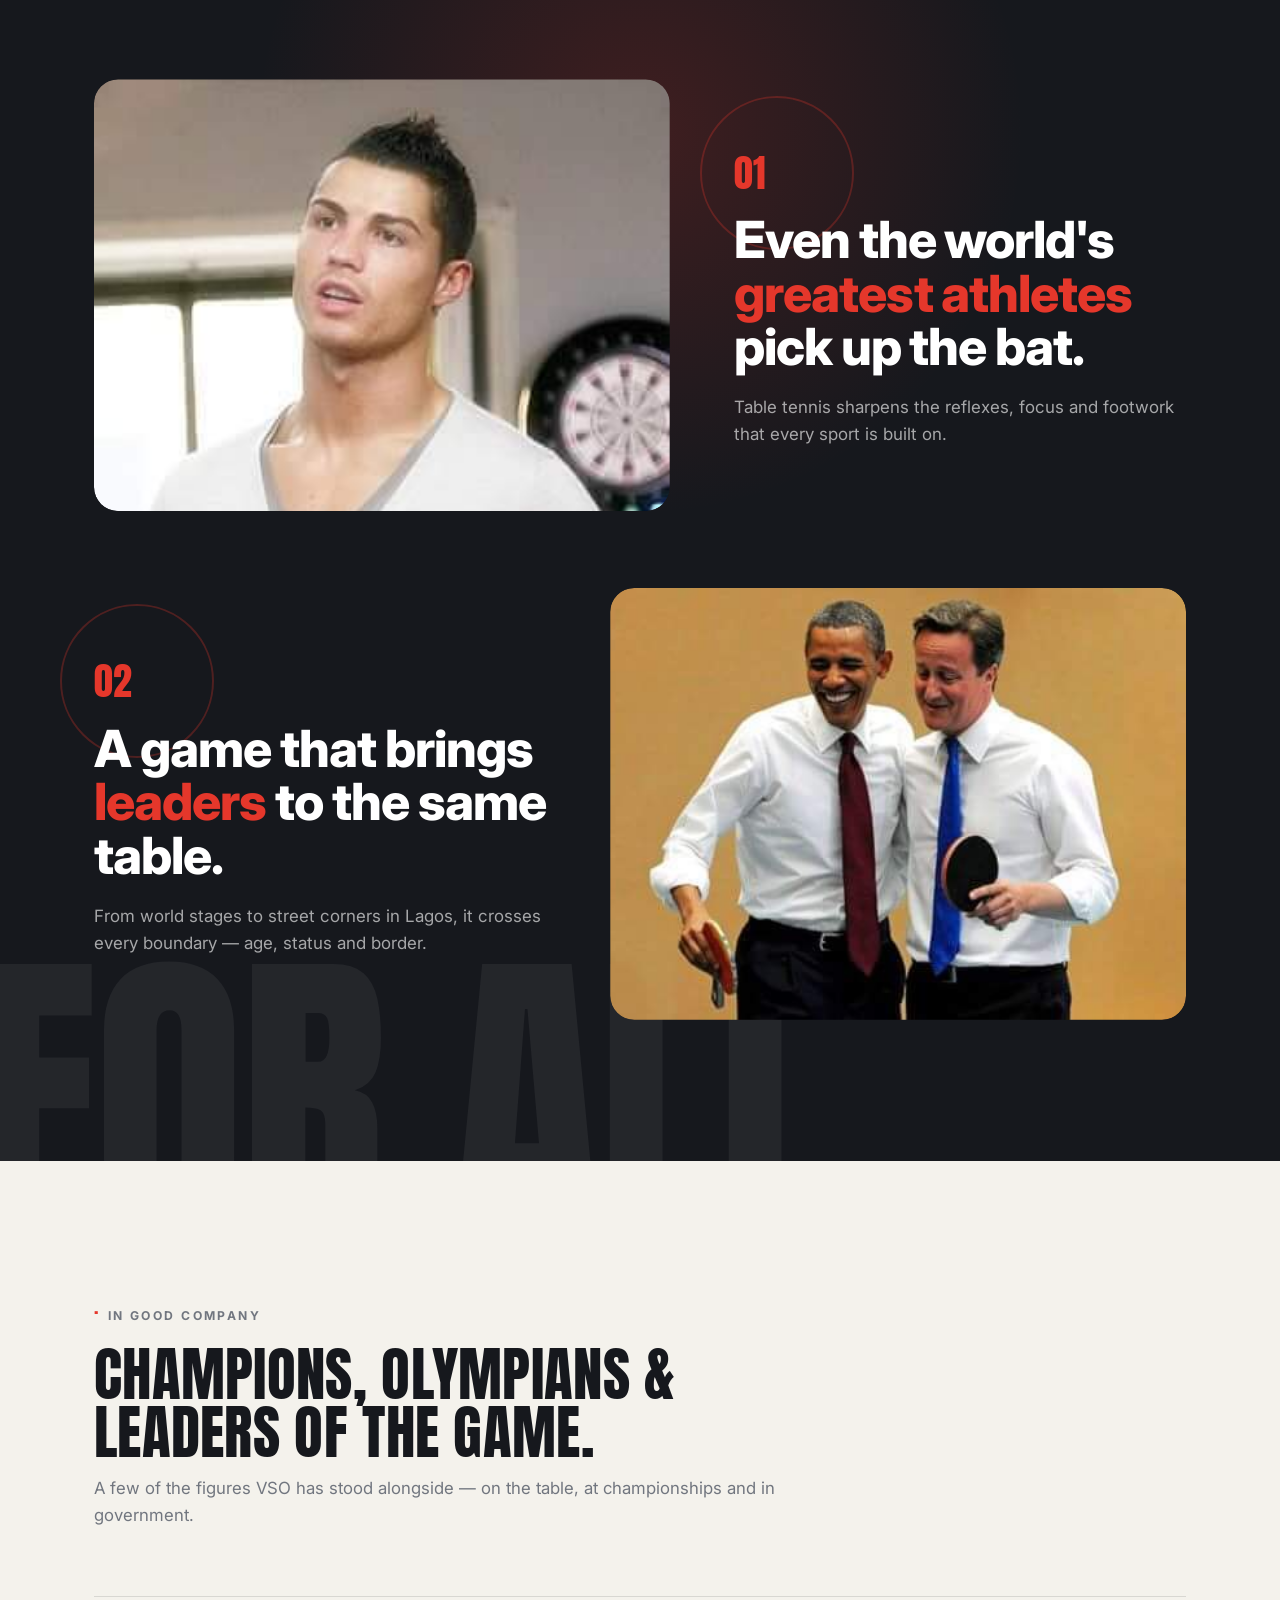
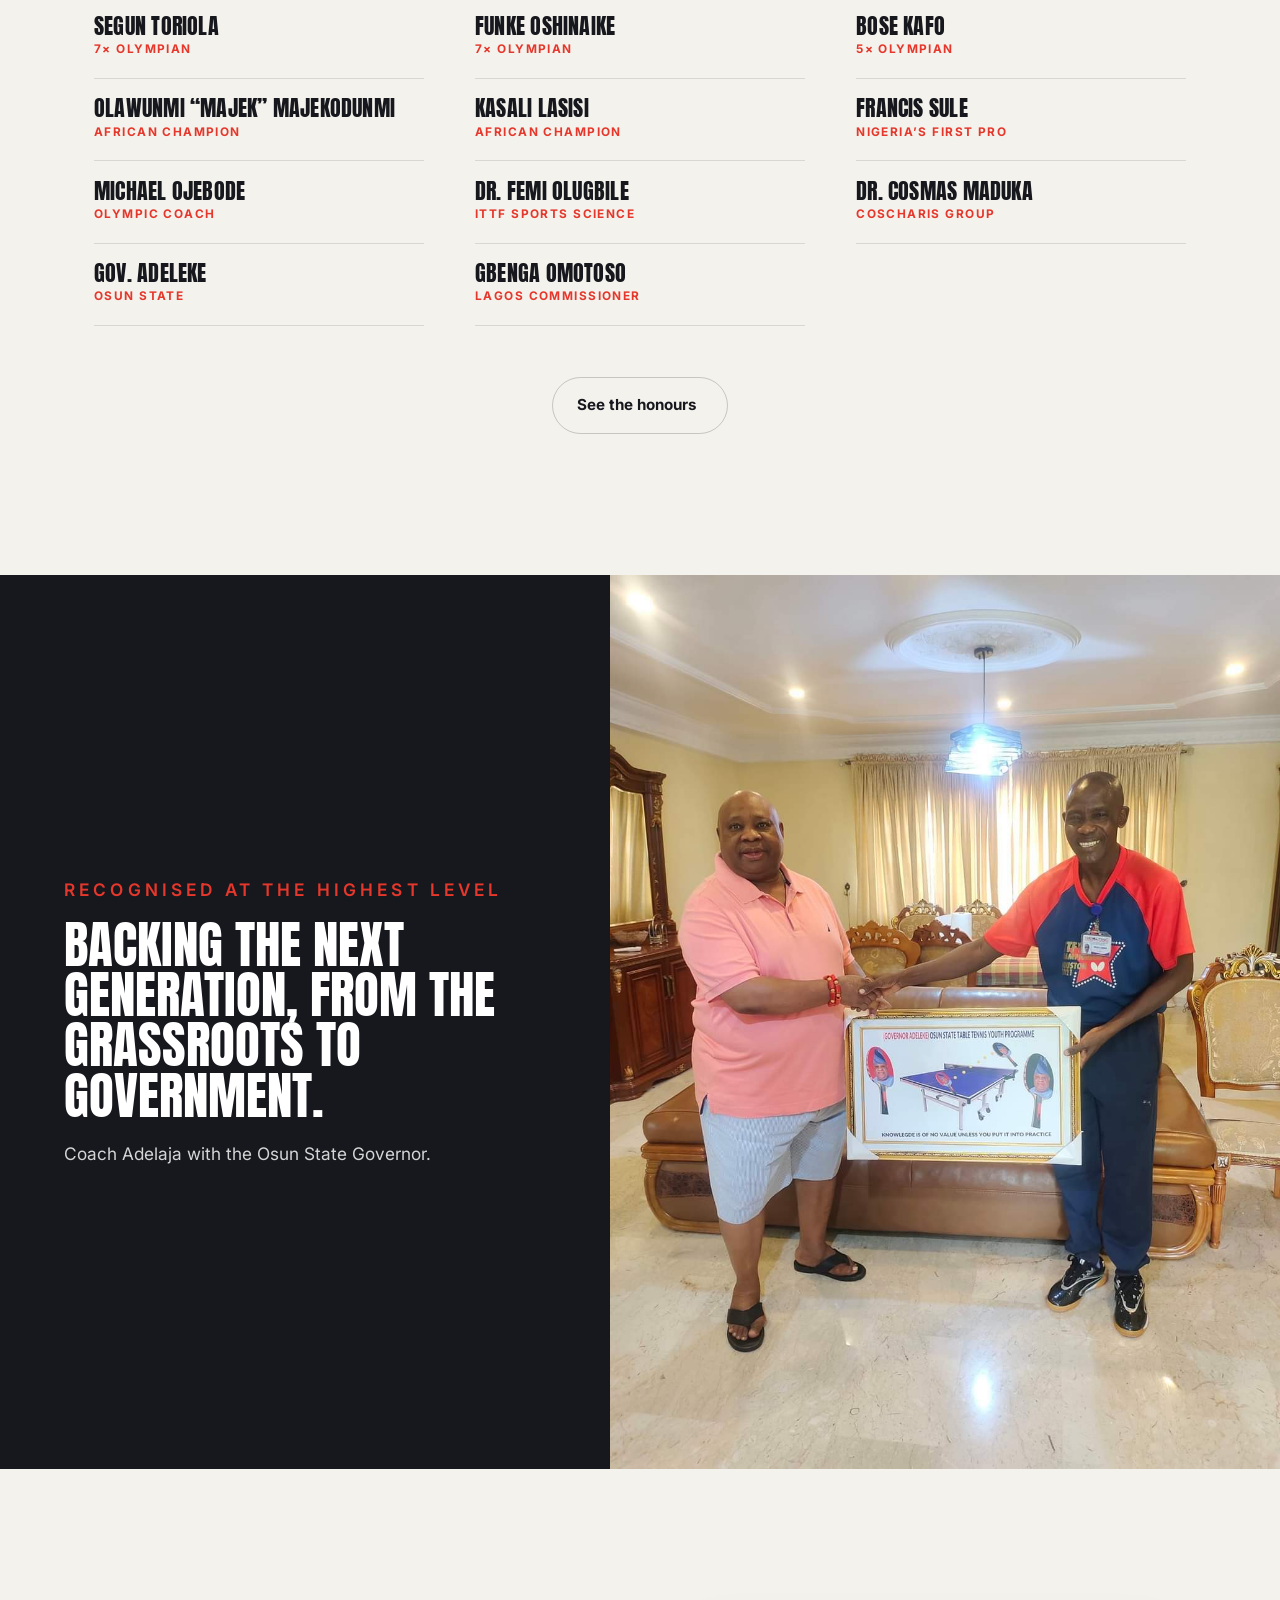
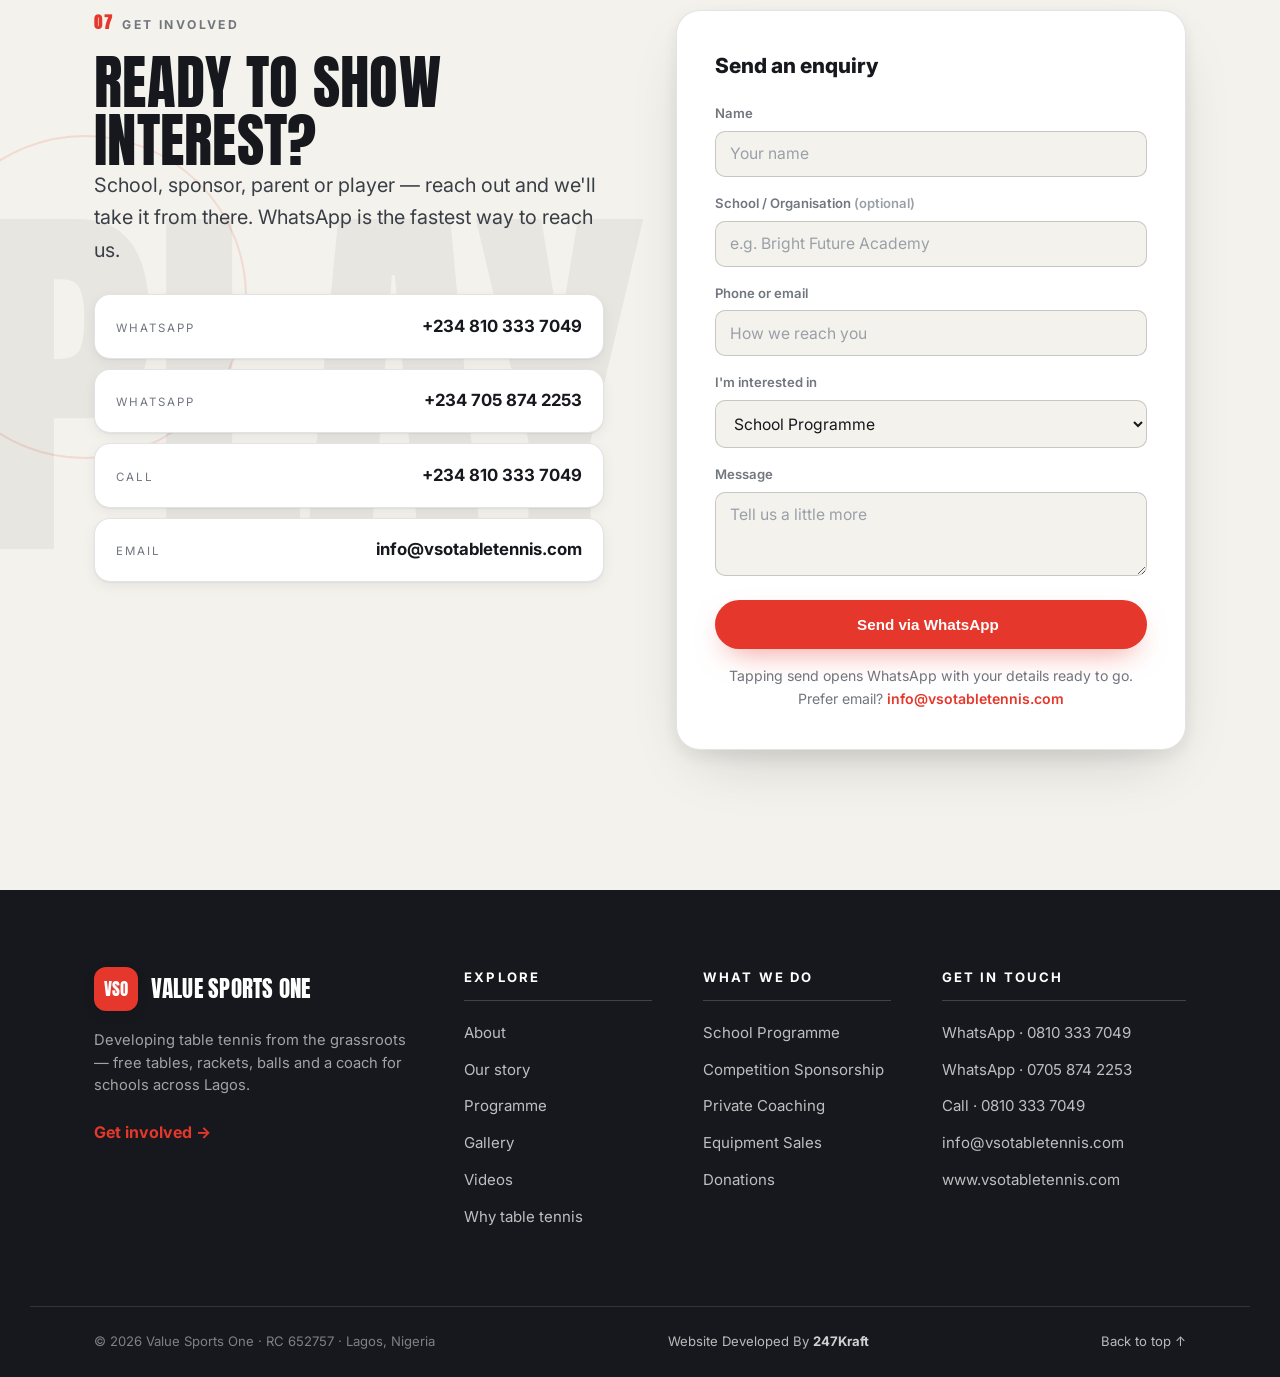
==== commit af0b7b1b: "Correct name spelling: Dr. Cosmas Maduka (was Cosmus) Co-Authored-By: Claude Opus 4.8 <noreply@anthr" ====
--- a/index.html
+++ b/index.html
@@ -399,7 +399,7 @@
         <li class="cred-item"><span class="nm">Francis Sule</span><span class="rl">Nigeria’s first pro</span></li>
         <li class="cred-item"><span class="nm">Michael Ojebode</span><span class="rl">Olympic coach</span></li>
         <li class="cred-item"><span class="nm">Dr. Femi Olugbile</span><span class="rl">ITTF Sports Science</span></li>
-        <li class="cred-item"><span class="nm">Dr. Cosmus Maduka</span><span class="rl">Coscharis Group</span></li>
+        <li class="cred-item"><span class="nm">Dr. Cosmas Maduka</span><span class="rl">Coscharis Group</span></li>
         <li class="cred-item"><span class="nm">Gov. Adeleke</span><span class="rl">Osun State</span></li>
         <li class="cred-item"><span class="nm">Gbenga Omotoso</span><span class="rl">Lagos Commissioner</span></li>
       </ul>
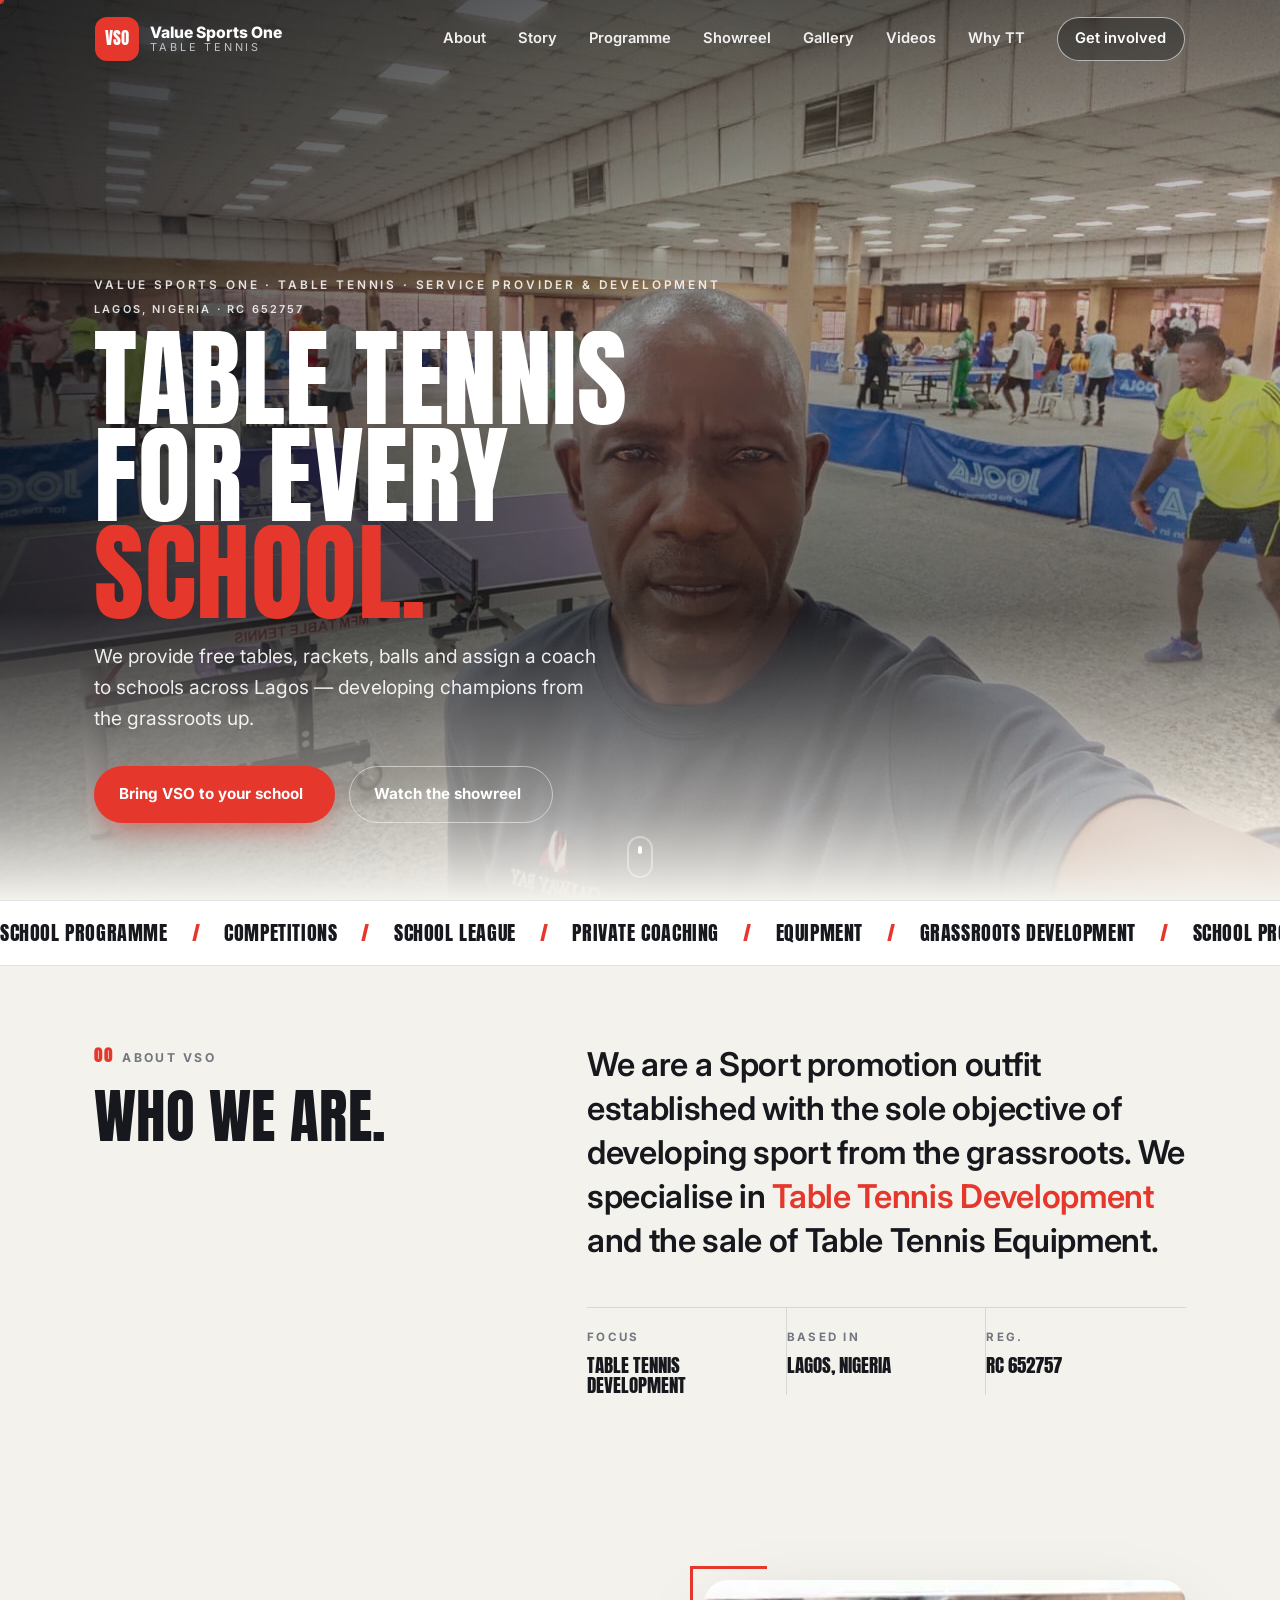
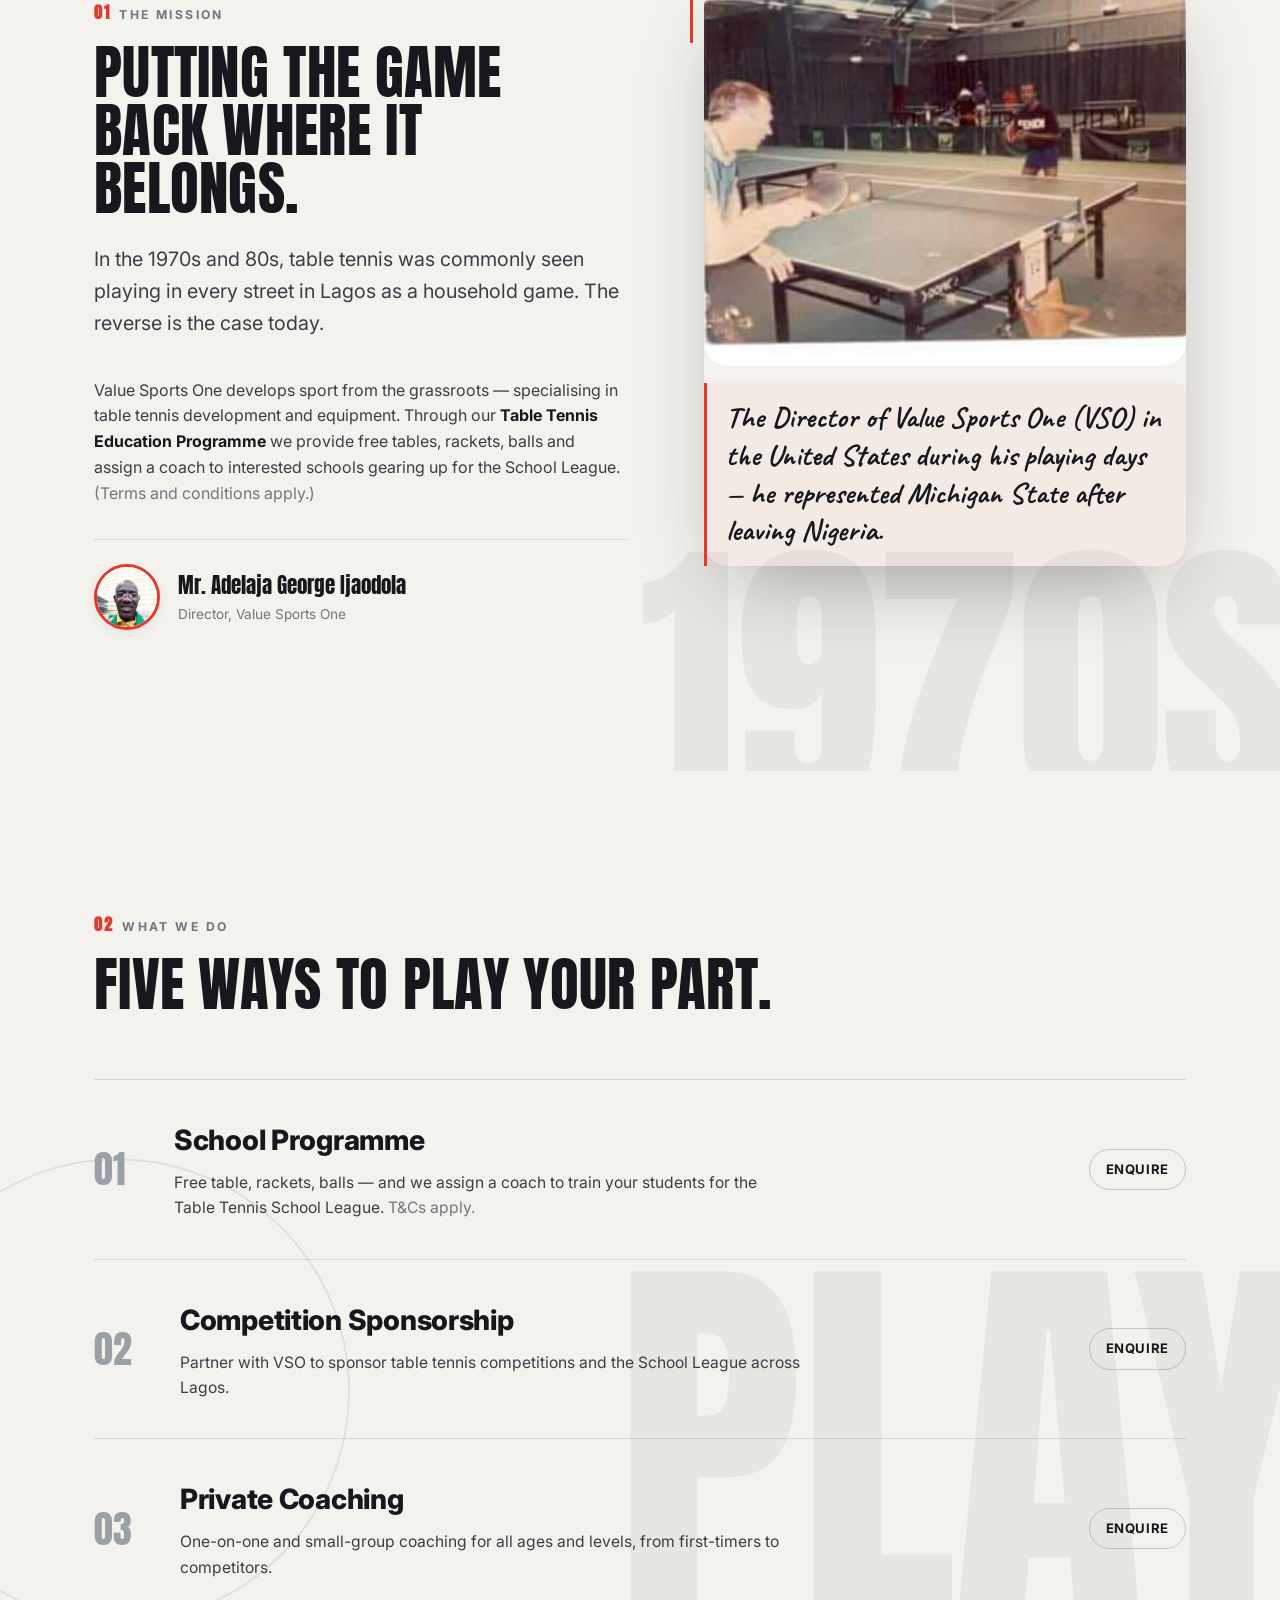
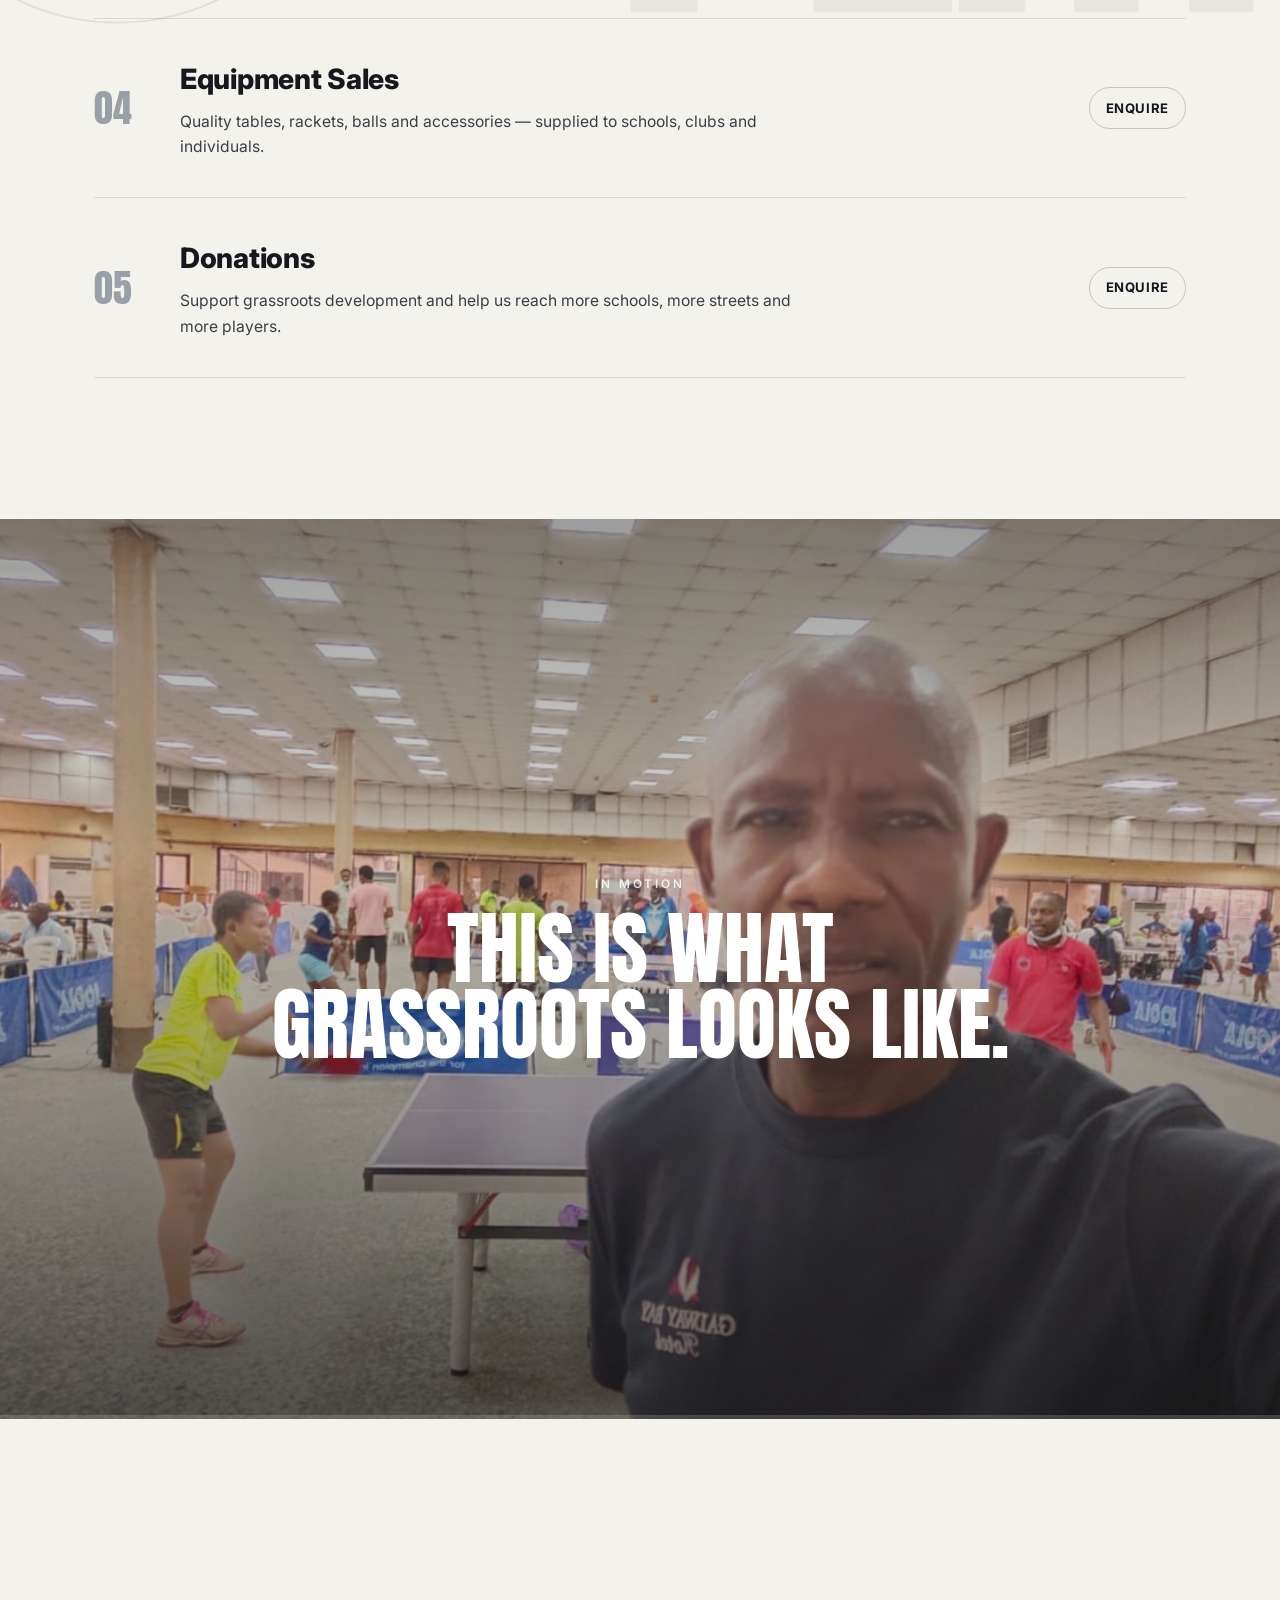
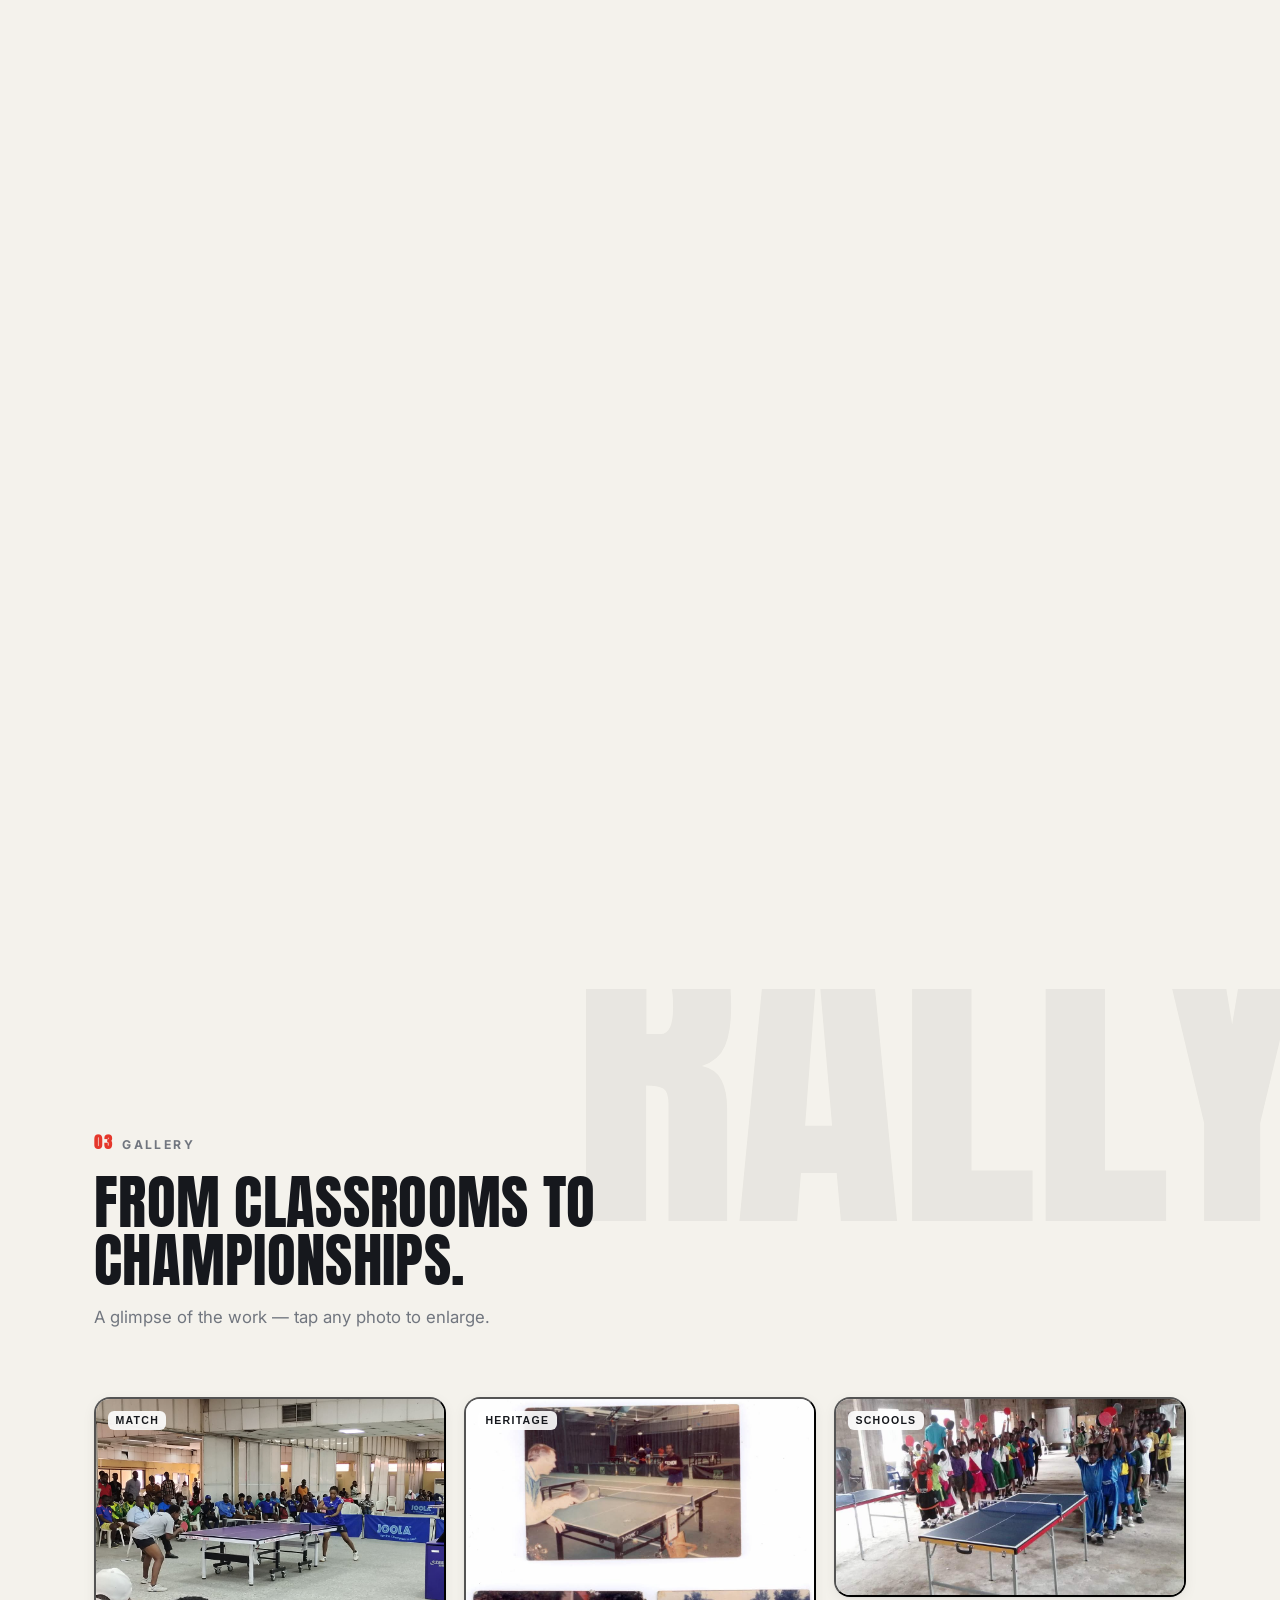
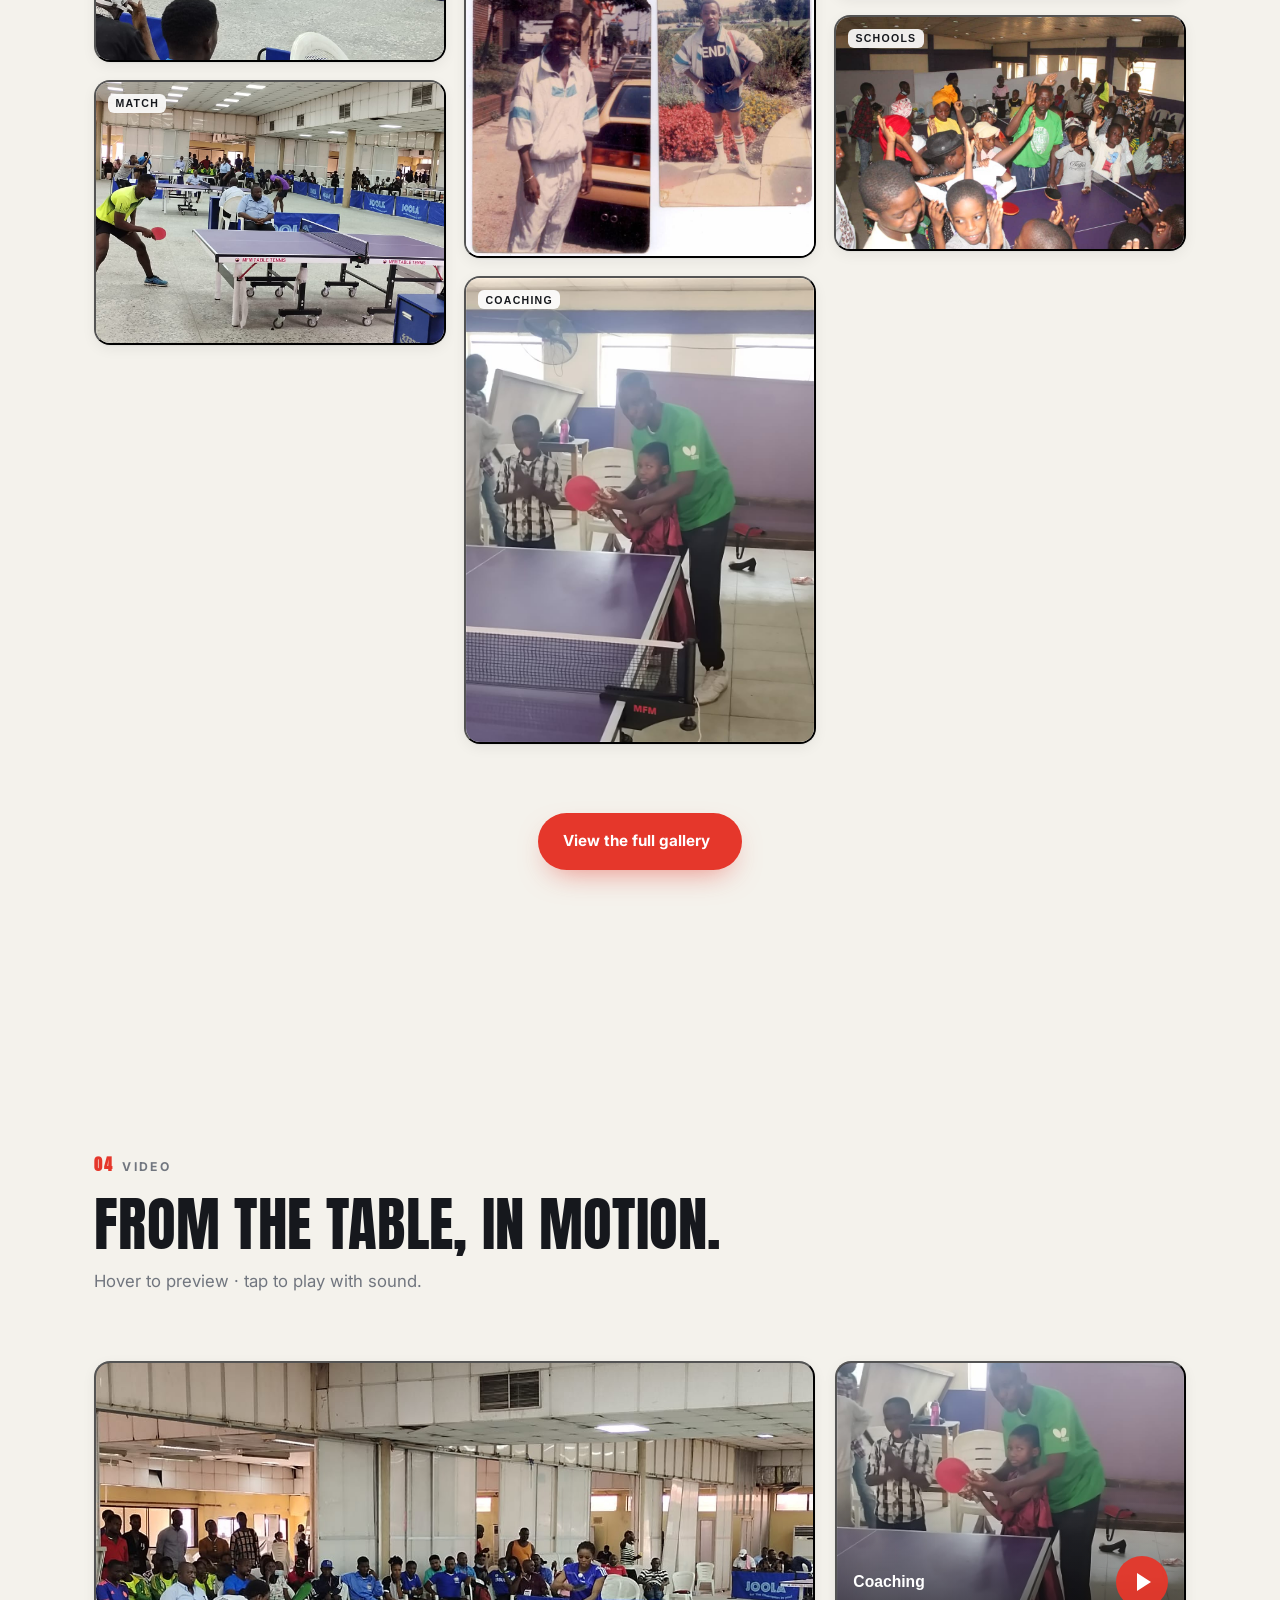
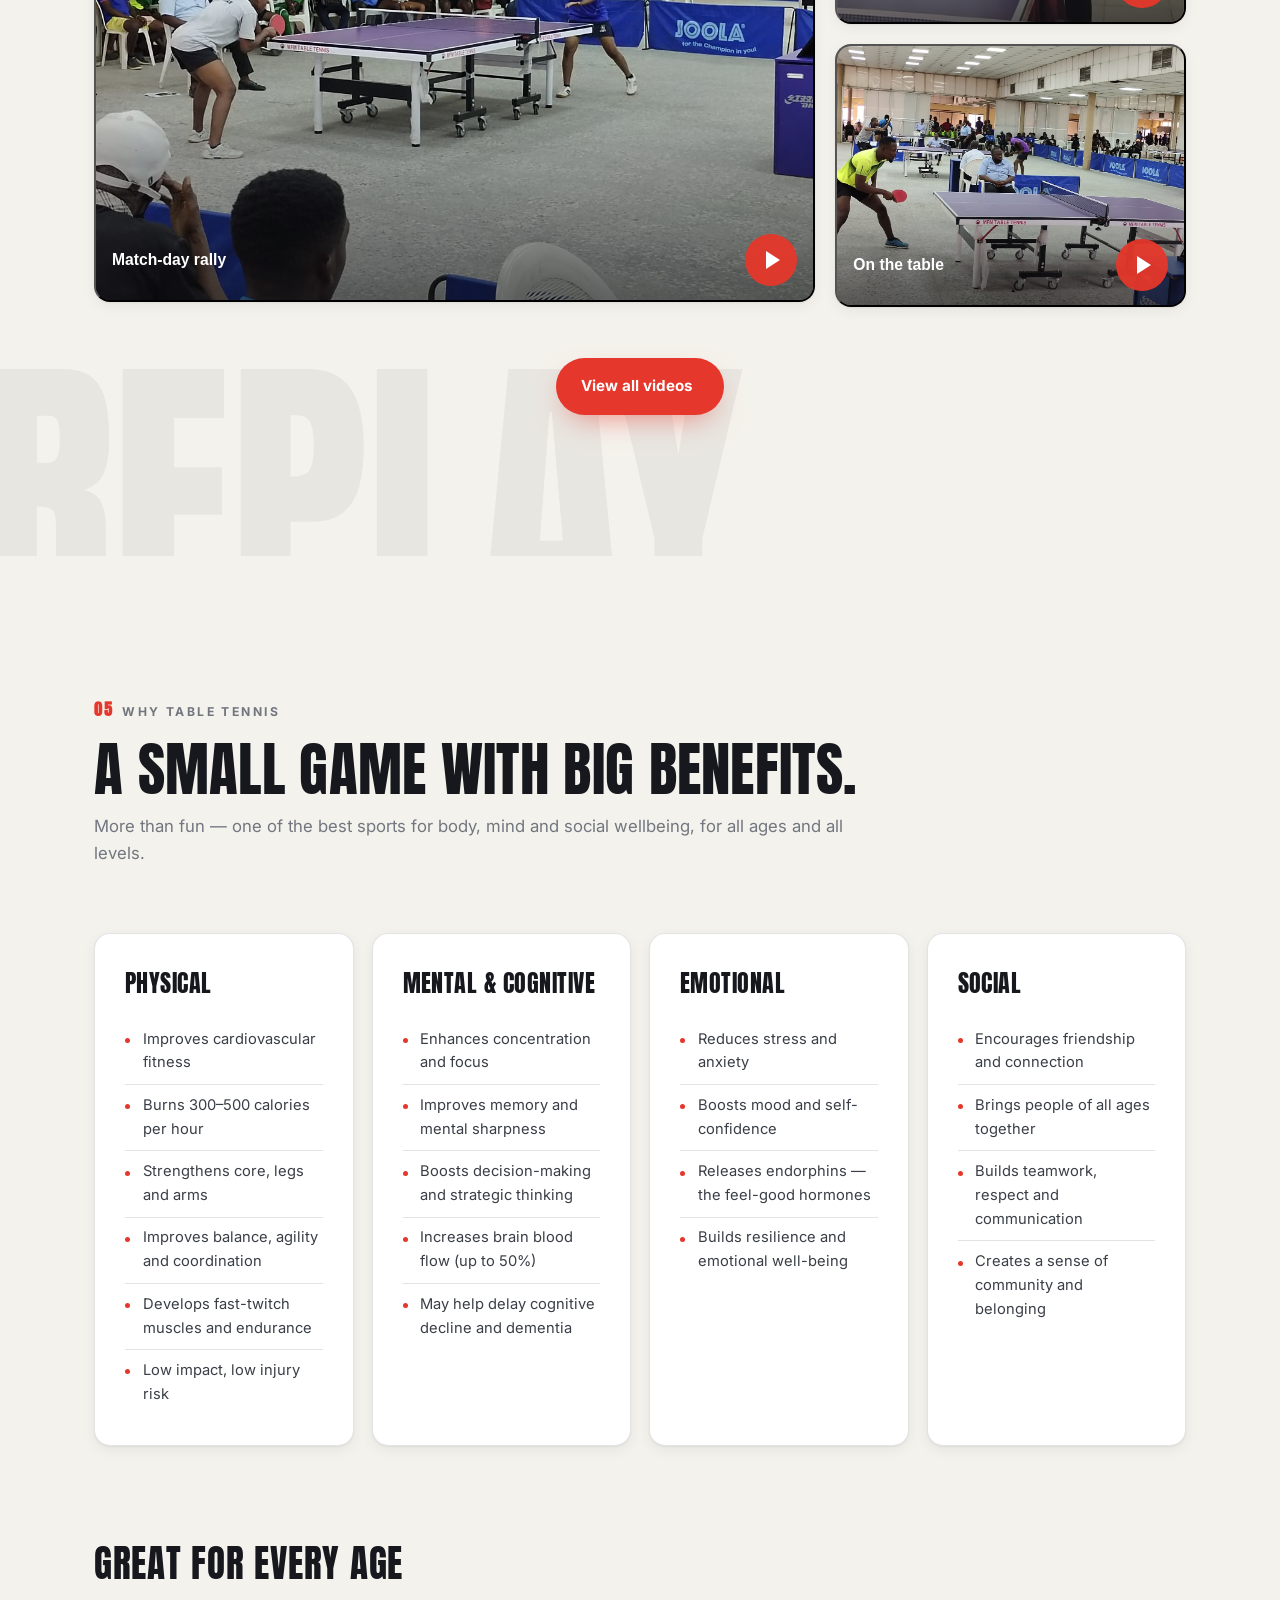
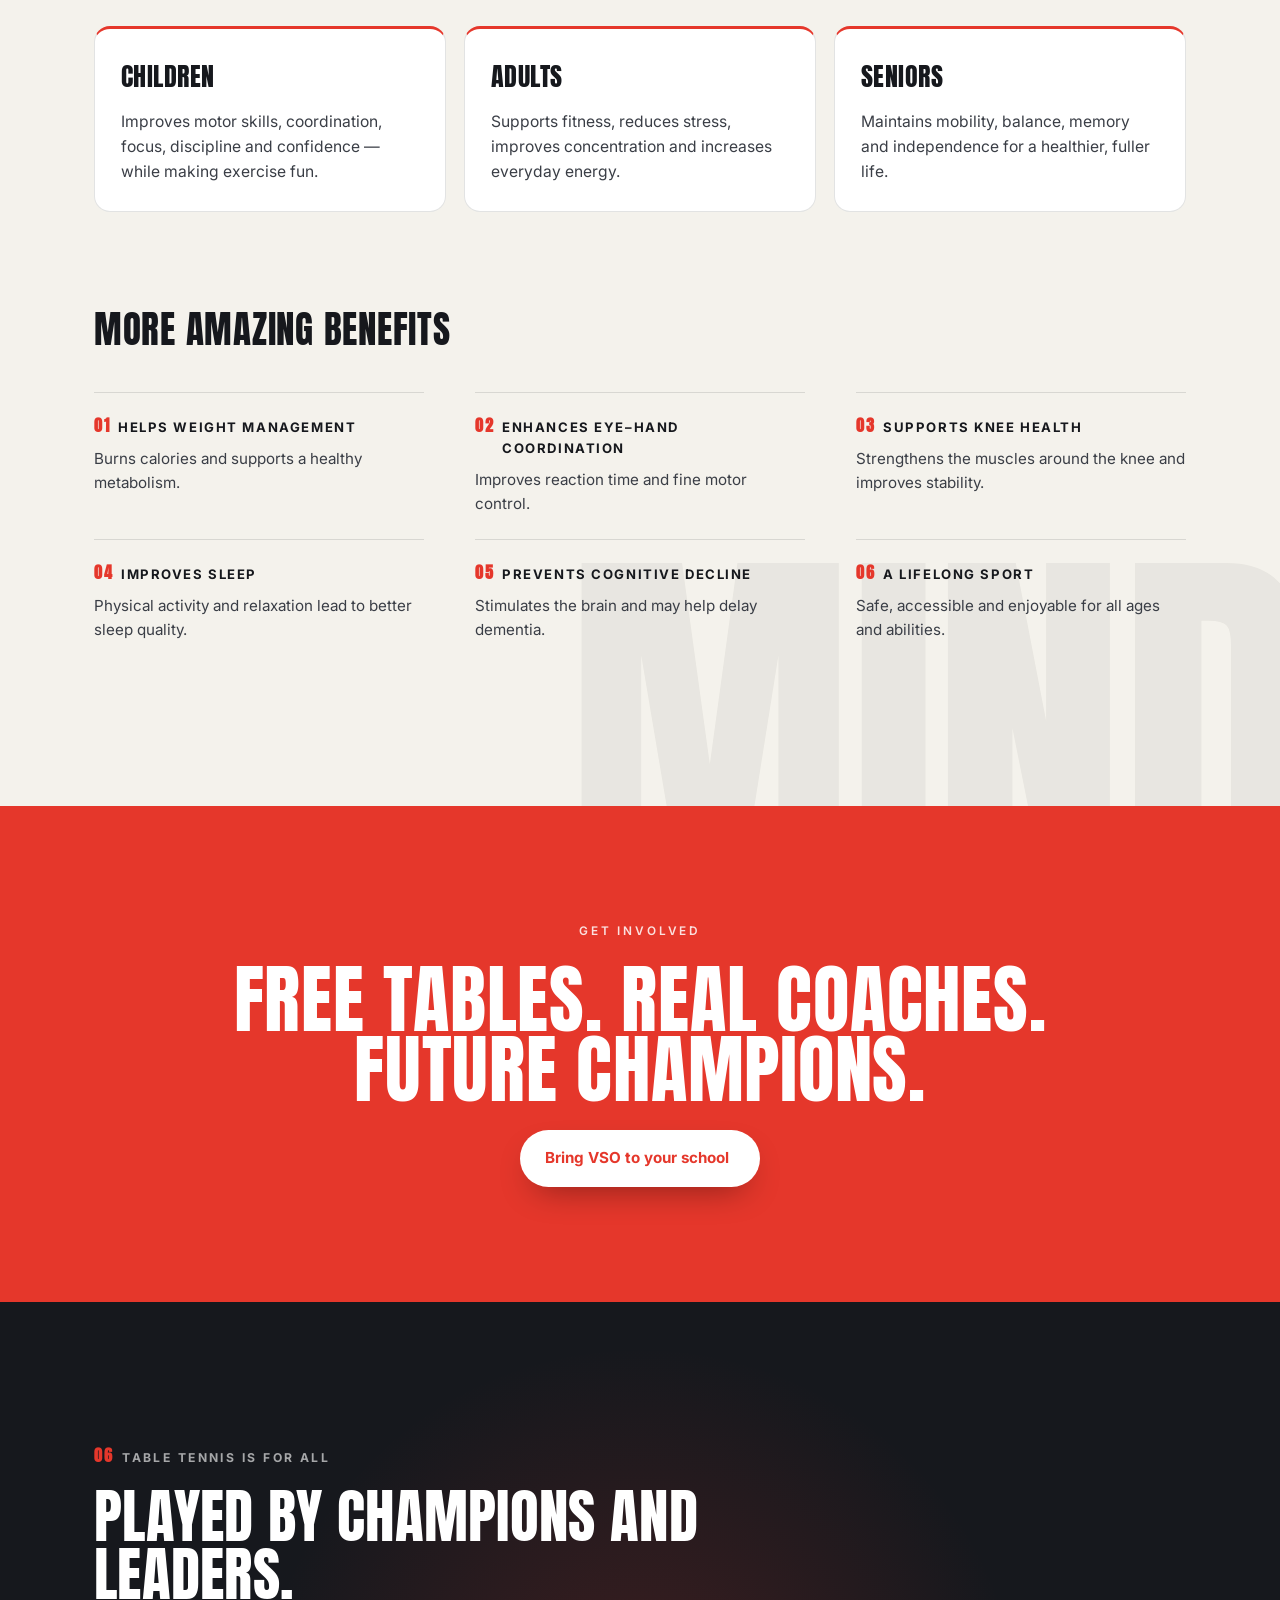
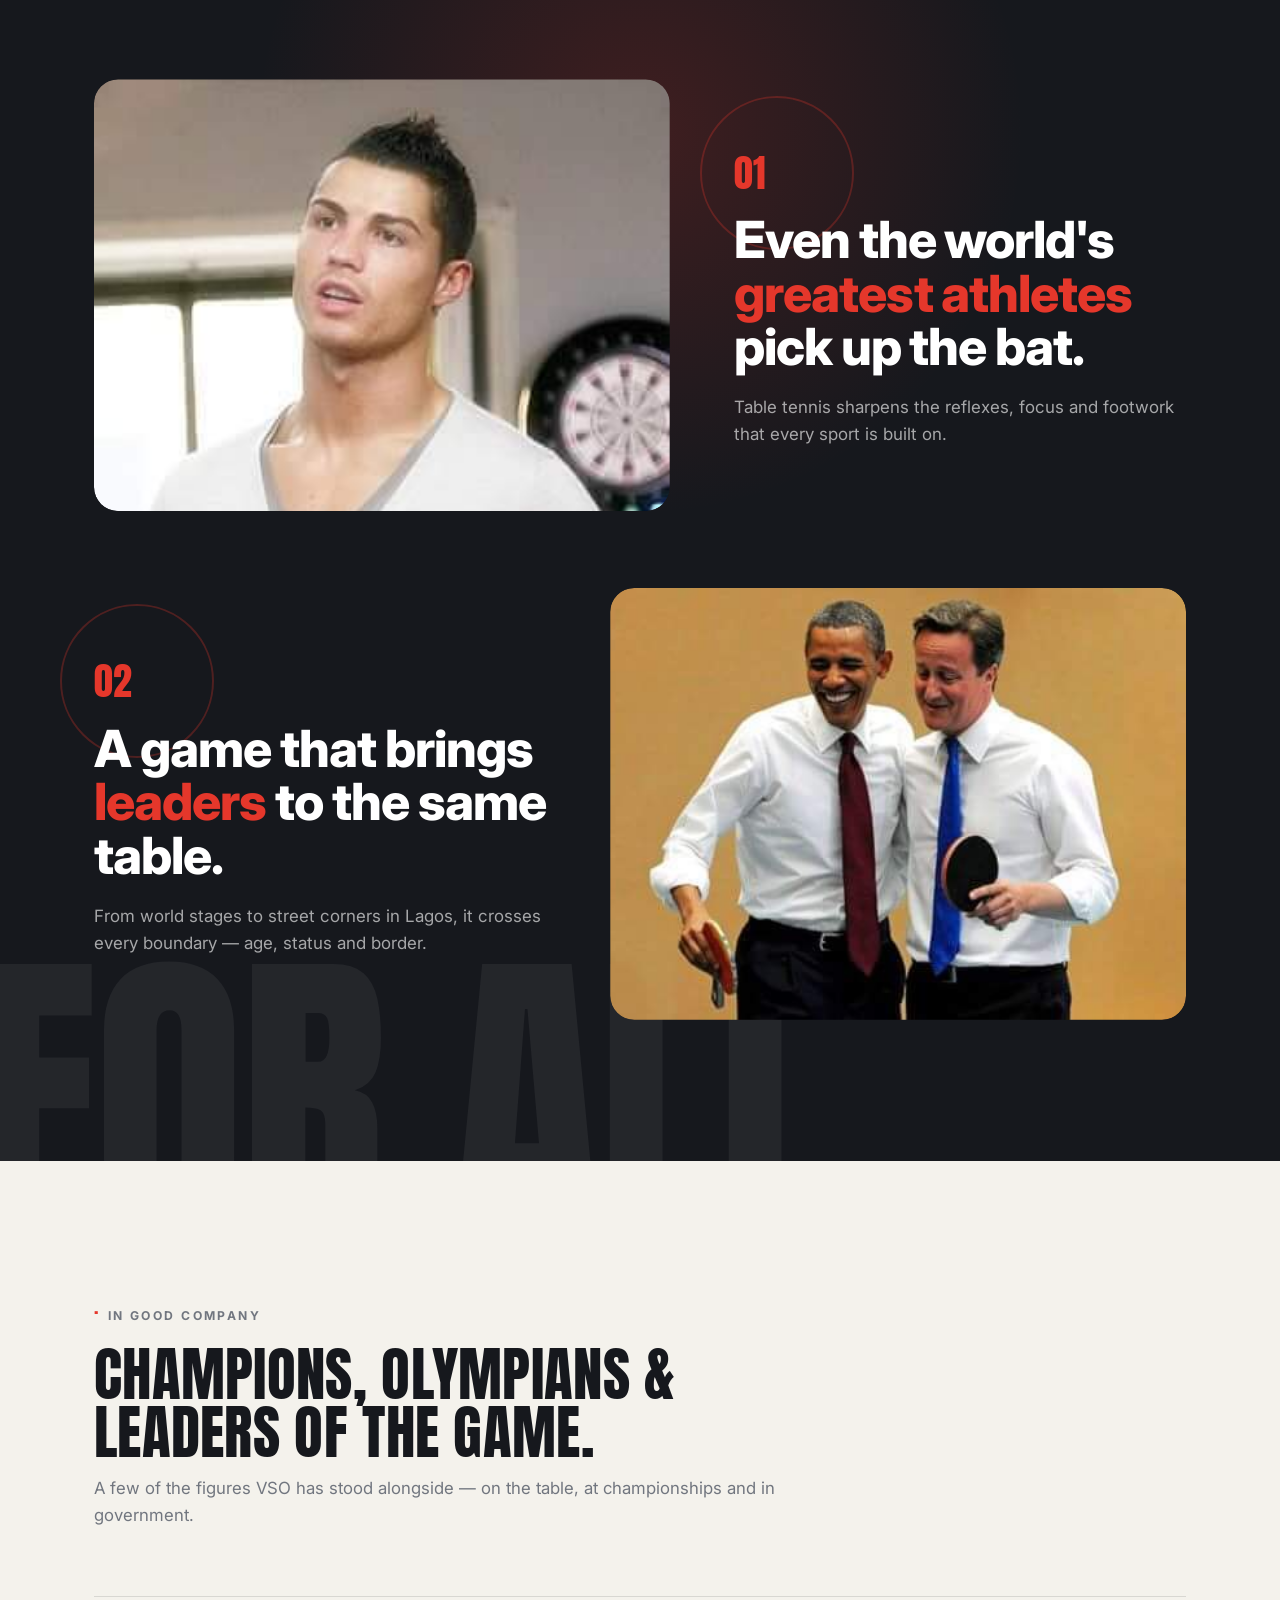
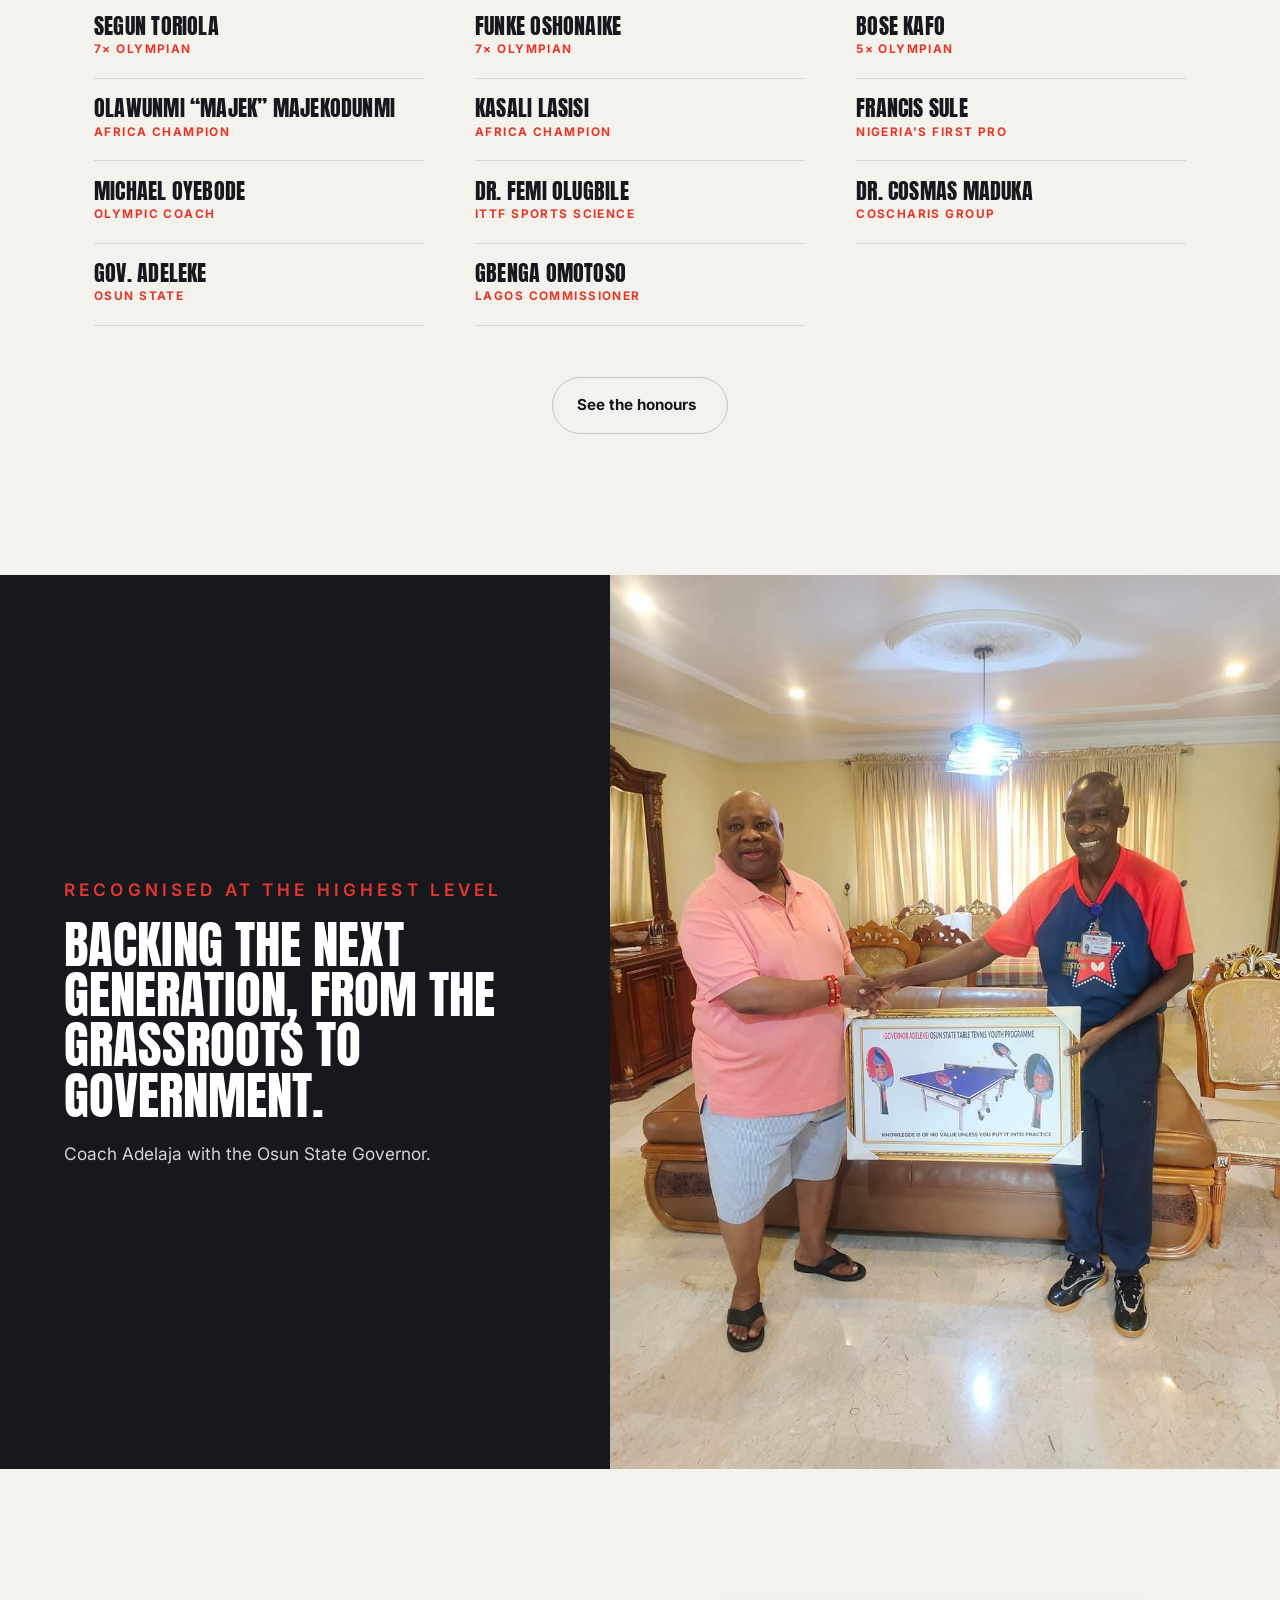
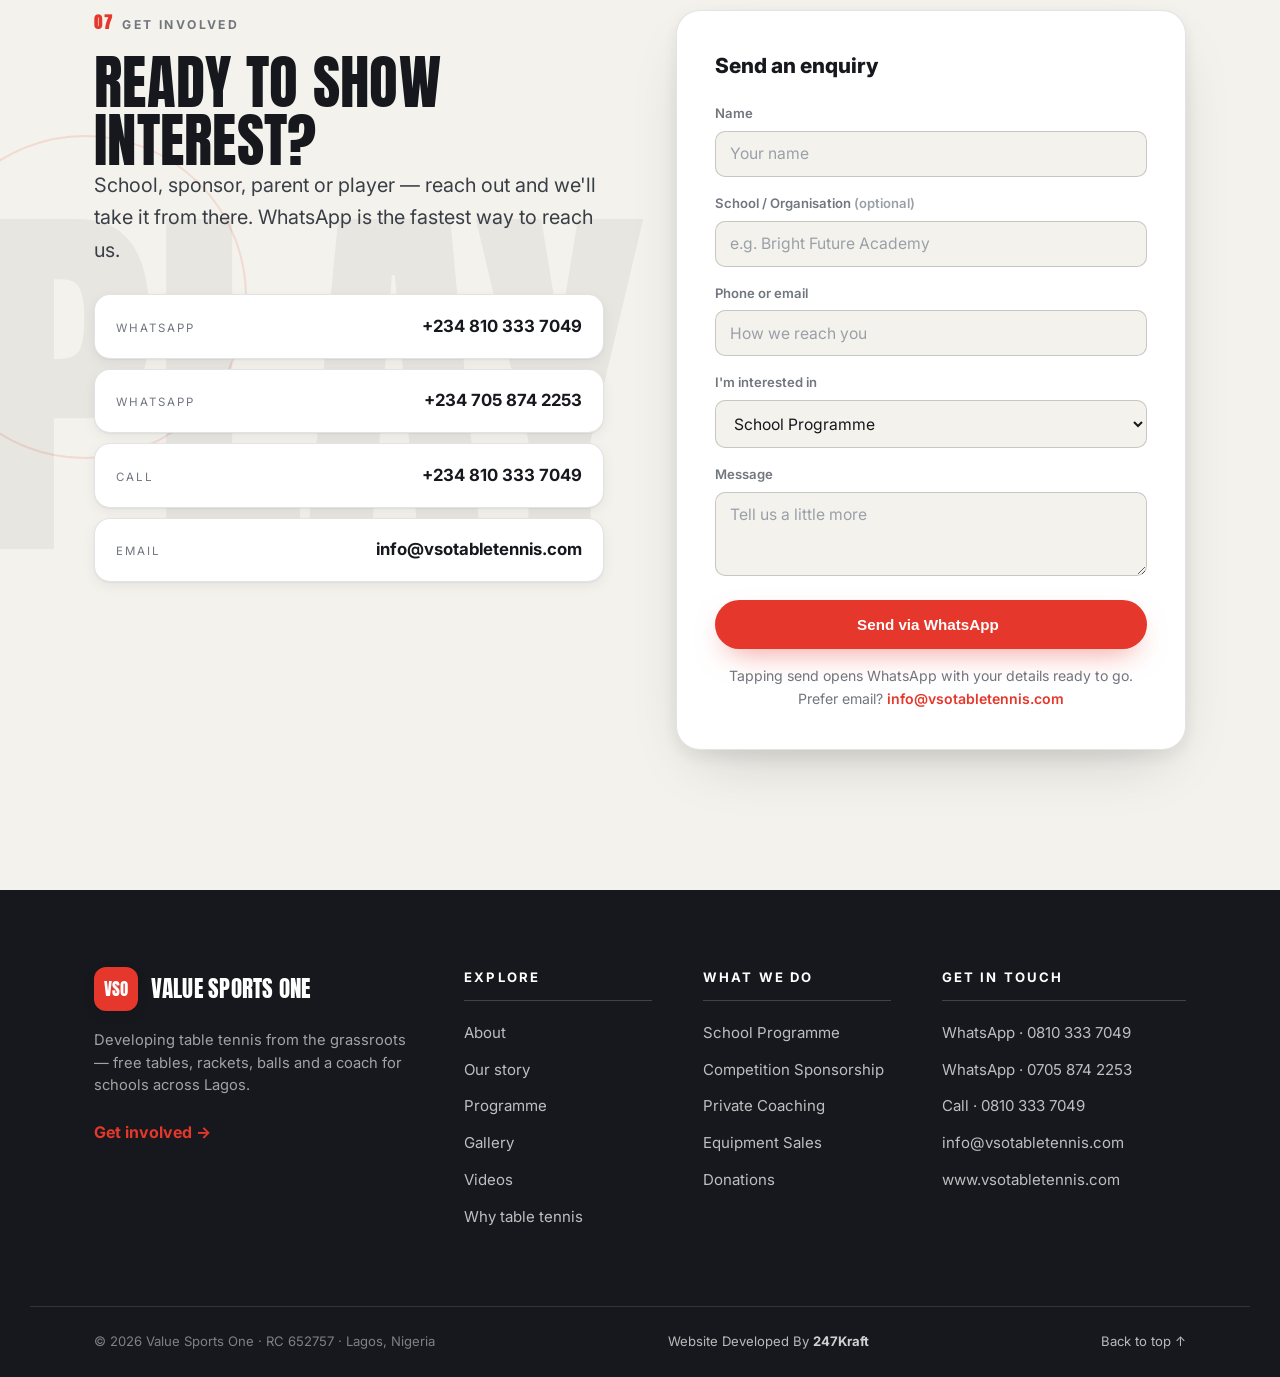
==== commit e0f6b7fc: "Captions: African->Africa, Ojebode->Oyebode, Oshinaike->Oshonaike Client corrections across all hono" ====
--- a/index.html
+++ b/index.html
@@ -392,12 +392,12 @@
       </header>
       <ul class="cred-list" data-reveal>
         <li class="cred-item"><span class="nm">Segun Toriola</span><span class="rl">7× Olympian</span></li>
-        <li class="cred-item"><span class="nm">Funke Oshinaike</span><span class="rl">7× Olympian</span></li>
+        <li class="cred-item"><span class="nm">Funke Oshonaike</span><span class="rl">7× Olympian</span></li>
         <li class="cred-item"><span class="nm">Bose Kafo</span><span class="rl">5× Olympian</span></li>
-        <li class="cred-item"><span class="nm">Olawunmi “Majek” Majekodunmi</span><span class="rl">African Champion</span></li>
-        <li class="cred-item"><span class="nm">Kasali Lasisi</span><span class="rl">African Champion</span></li>
+        <li class="cred-item"><span class="nm">Olawunmi “Majek” Majekodunmi</span><span class="rl">Africa Champion</span></li>
+        <li class="cred-item"><span class="nm">Kasali Lasisi</span><span class="rl">Africa Champion</span></li>
         <li class="cred-item"><span class="nm">Francis Sule</span><span class="rl">Nigeria’s first pro</span></li>
-        <li class="cred-item"><span class="nm">Michael Ojebode</span><span class="rl">Olympic coach</span></li>
+        <li class="cred-item"><span class="nm">Michael Oyebode</span><span class="rl">Olympic coach</span></li>
         <li class="cred-item"><span class="nm">Dr. Femi Olugbile</span><span class="rl">ITTF Sports Science</span></li>
         <li class="cred-item"><span class="nm">Dr. Cosmas Maduka</span><span class="rl">Coscharis Group</span></li>
         <li class="cred-item"><span class="nm">Gov. Adeleke</span><span class="rl">Osun State</span></li>
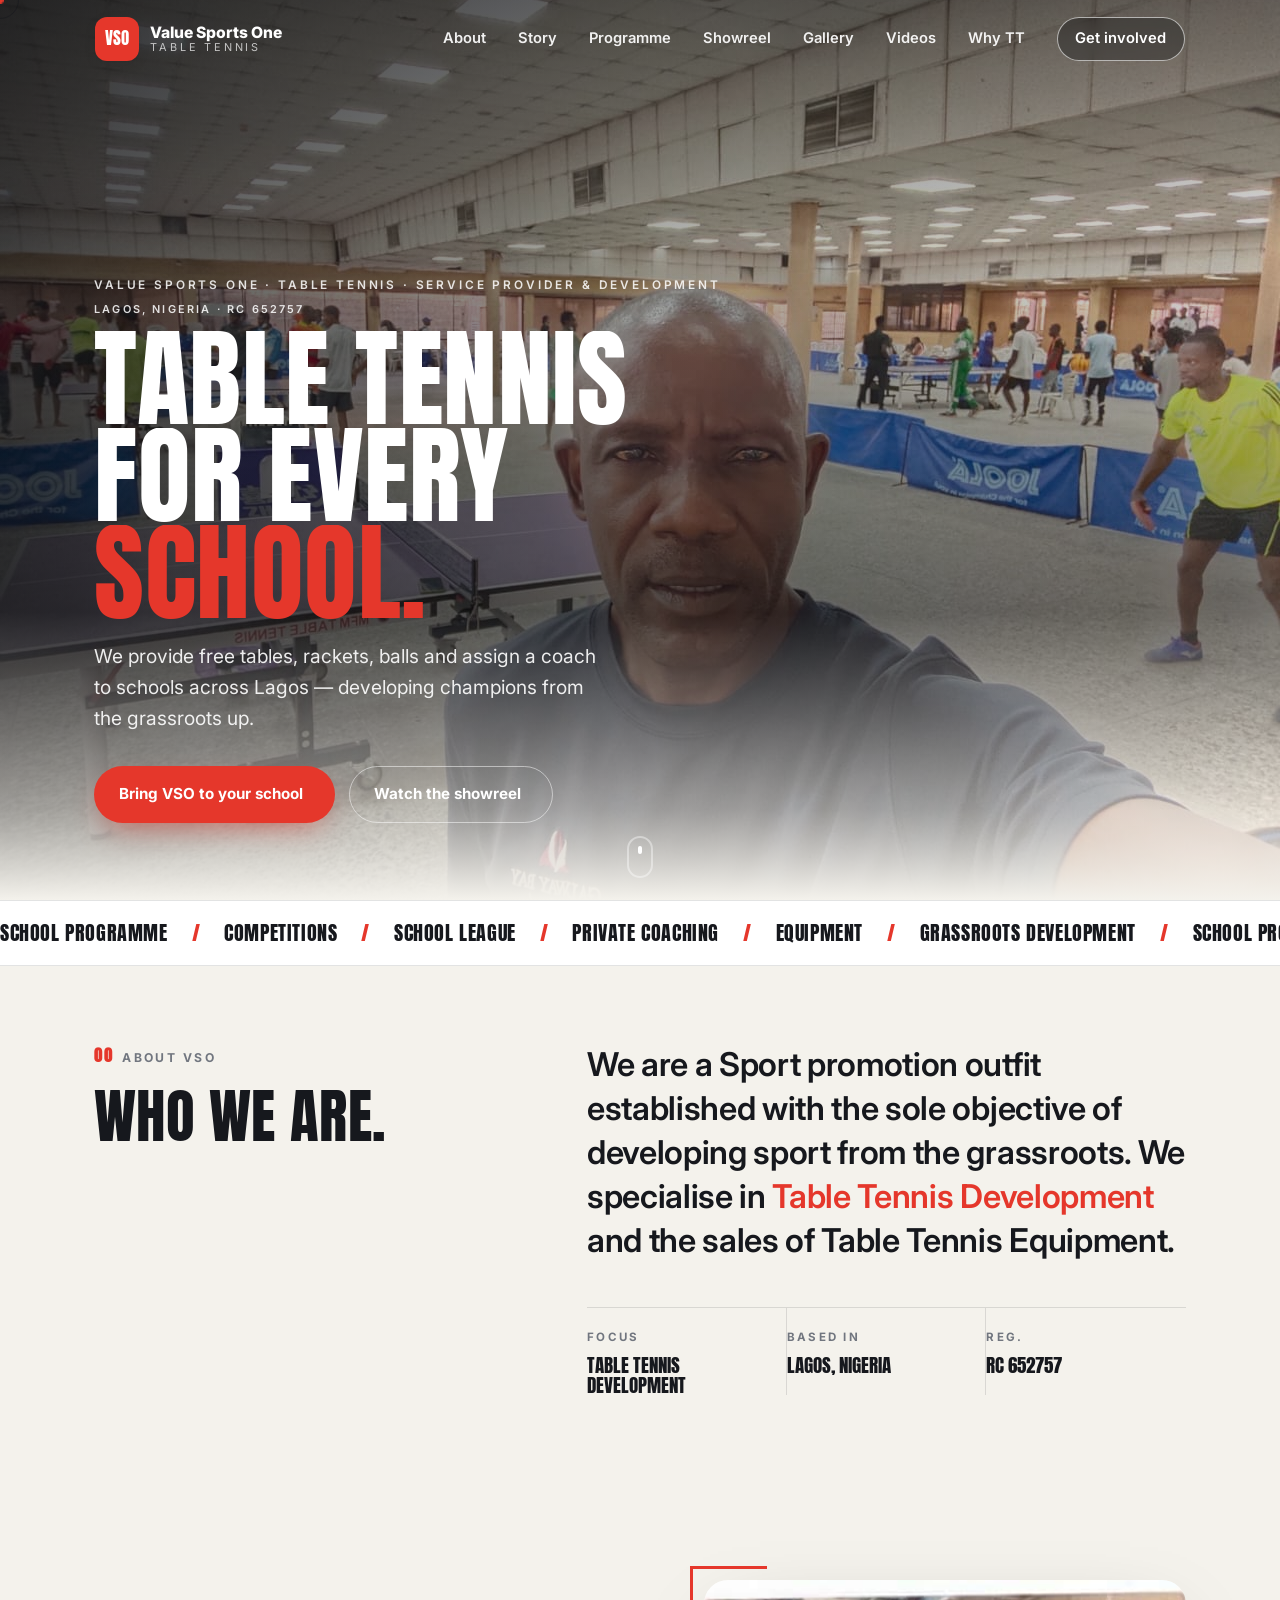
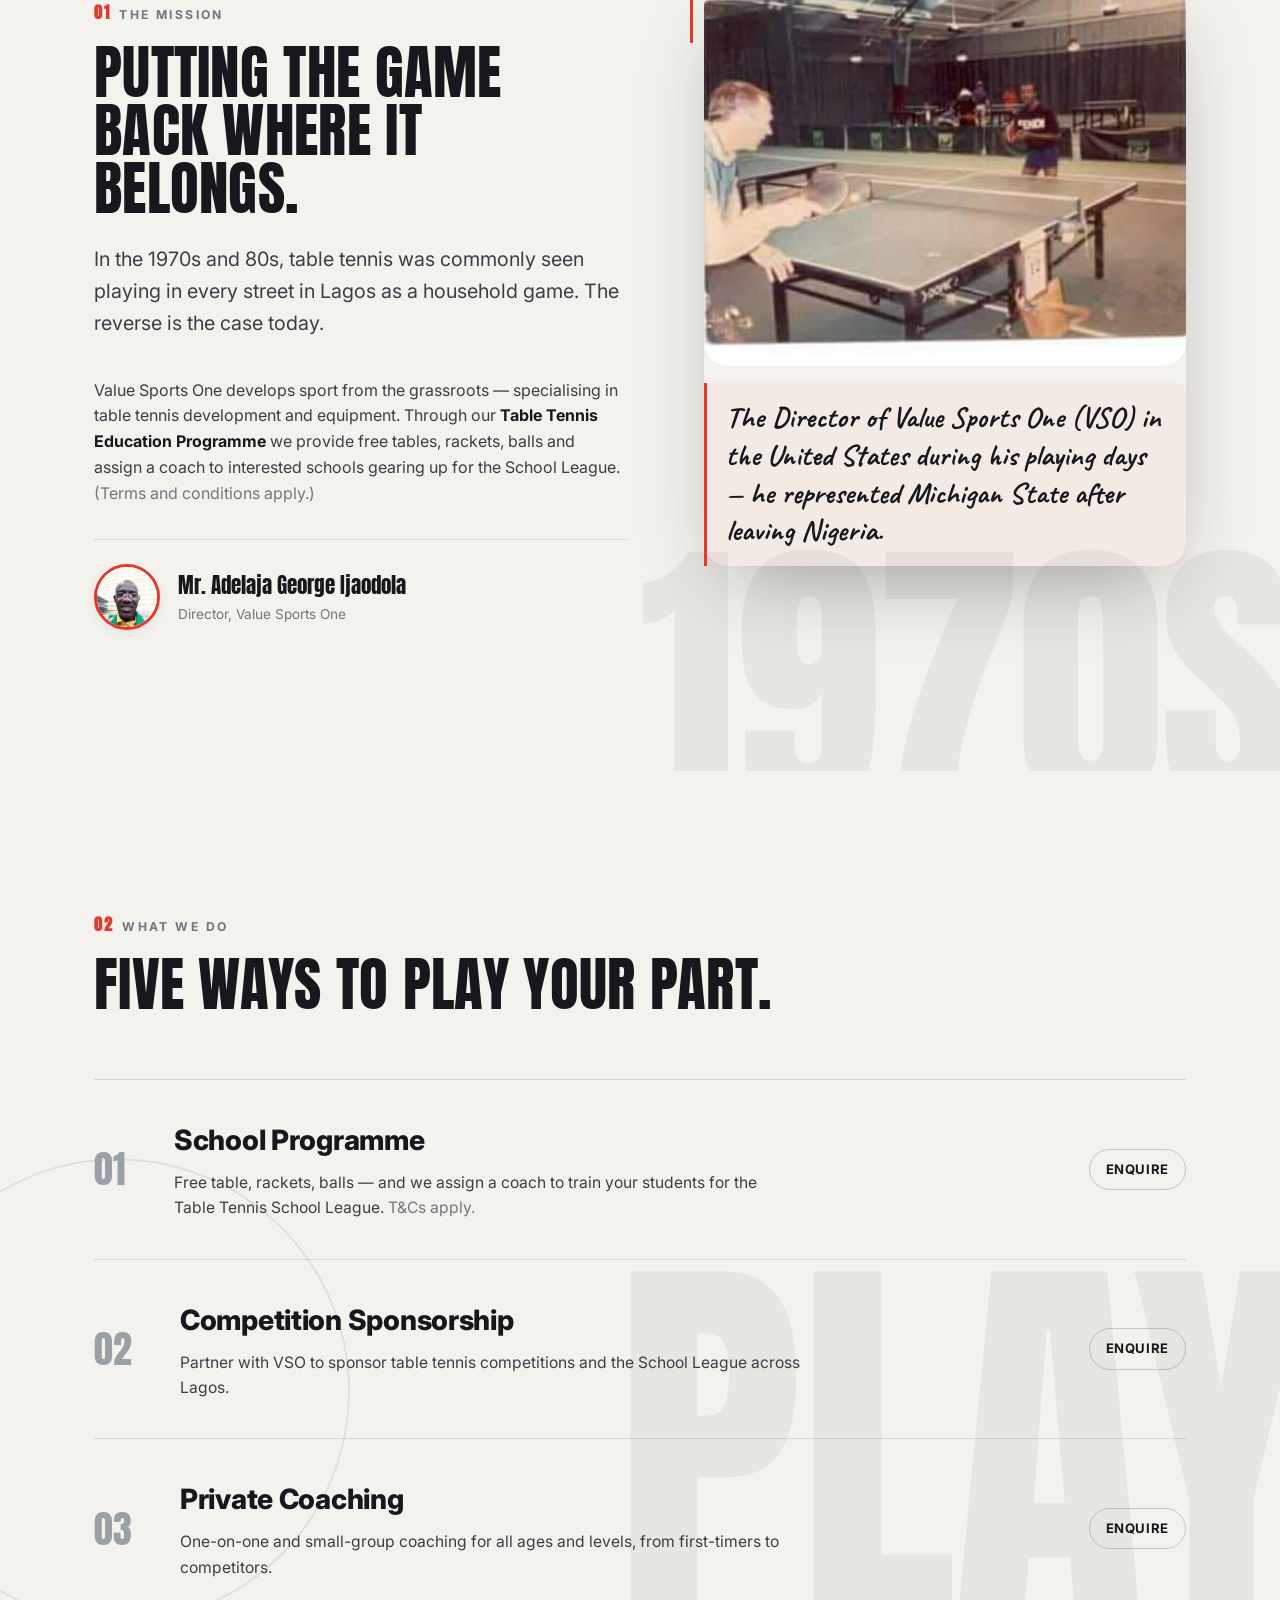
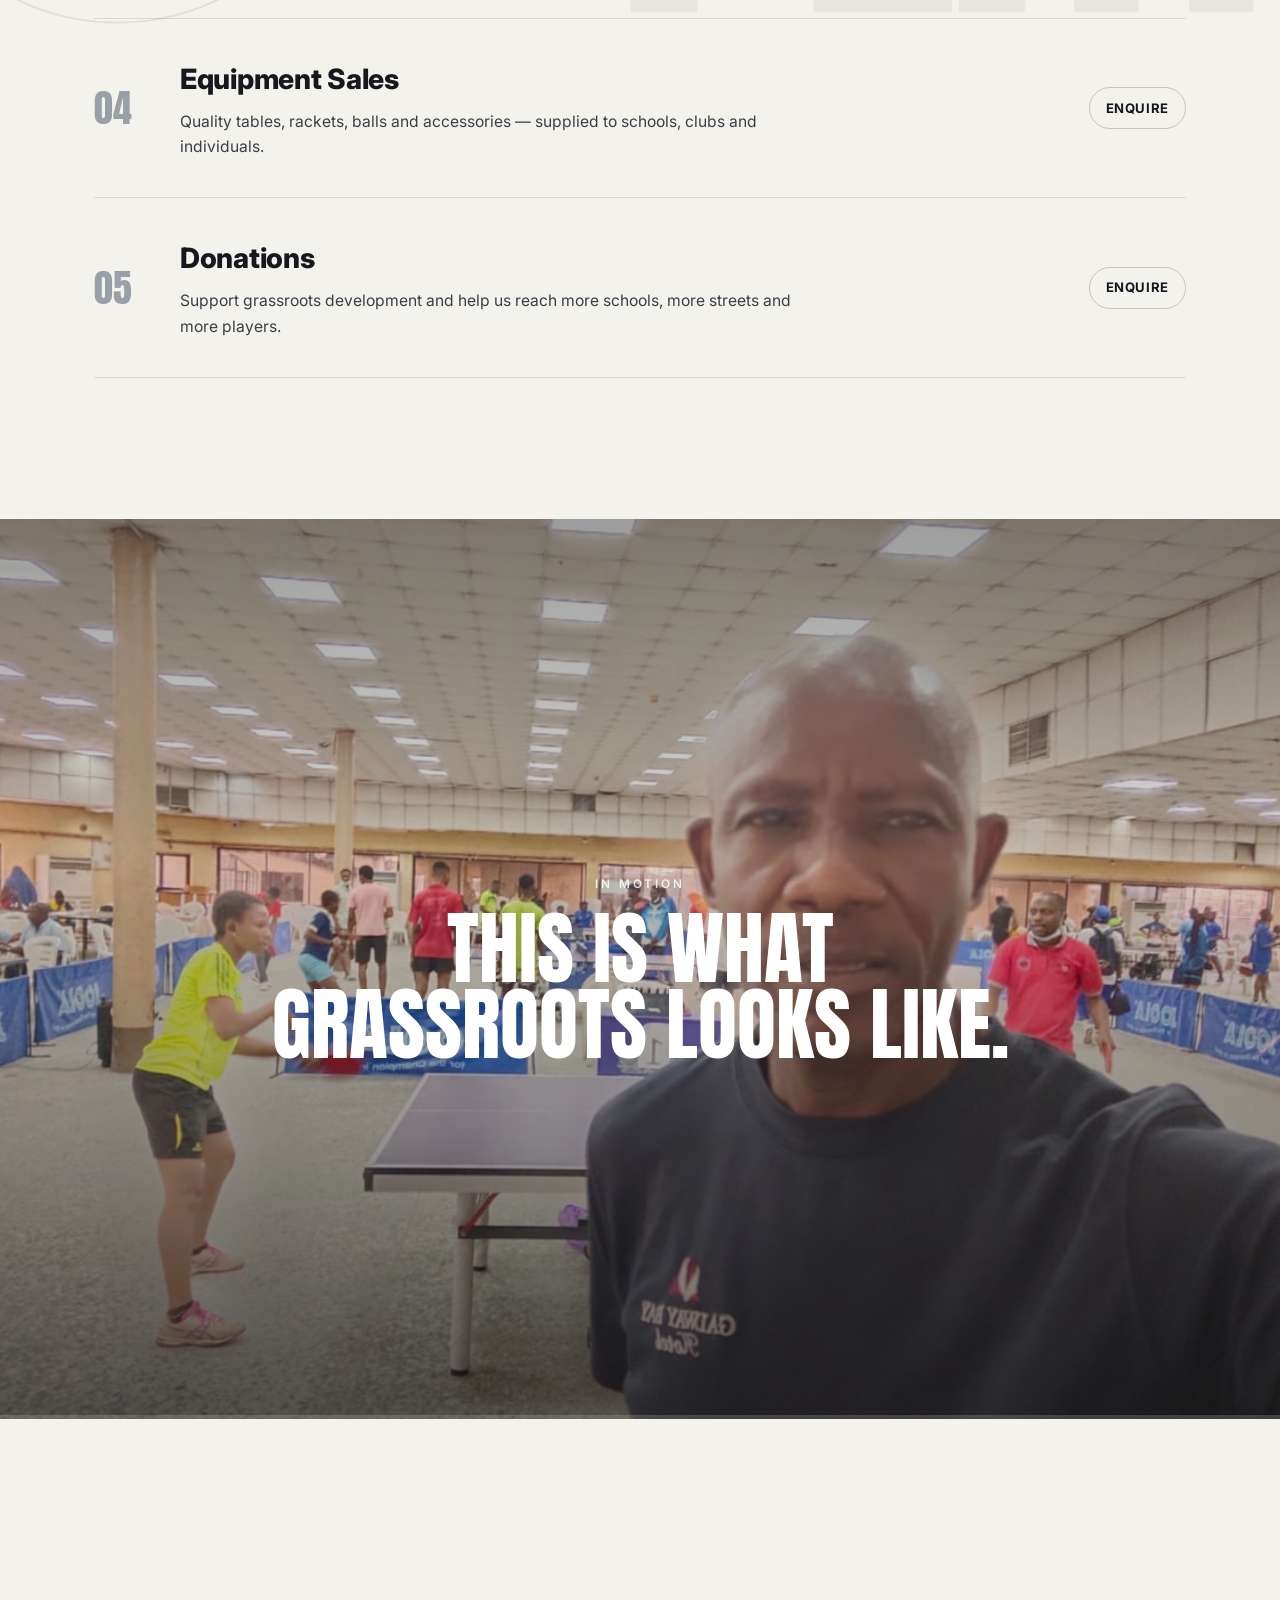
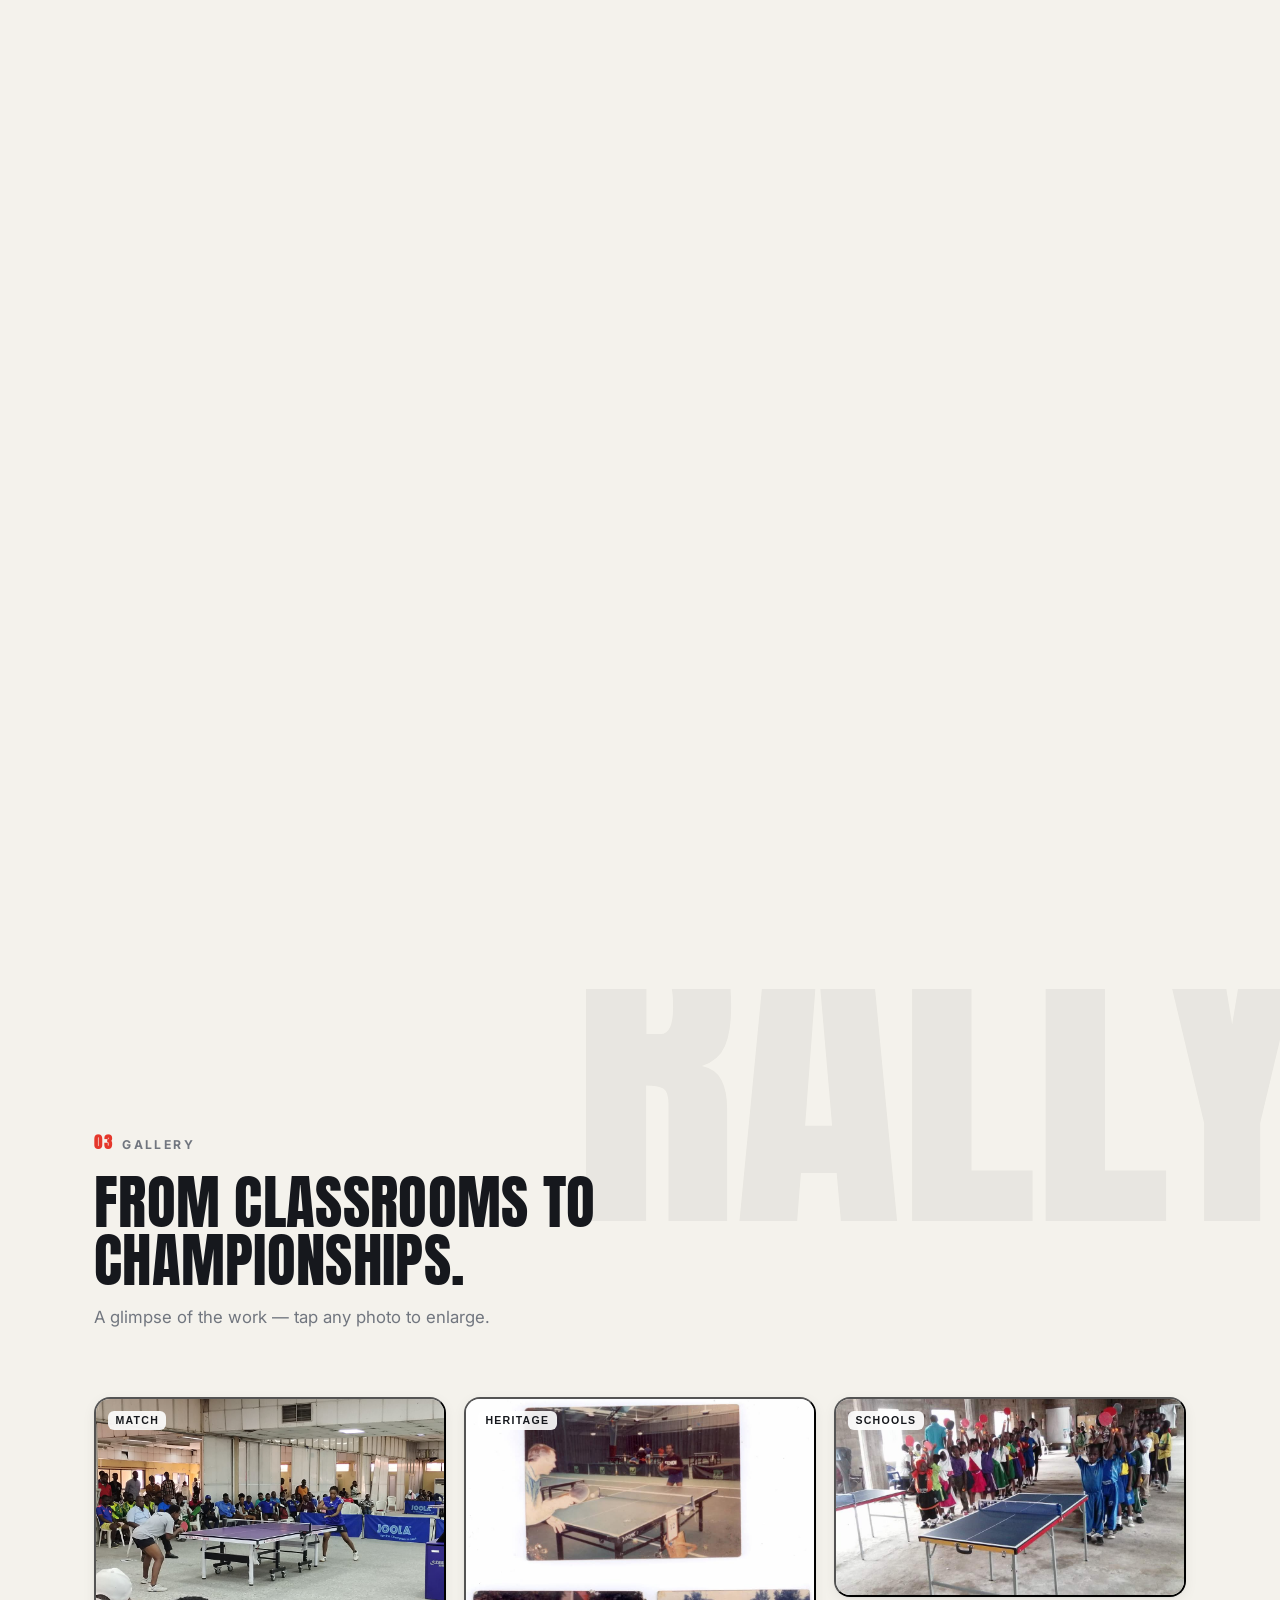
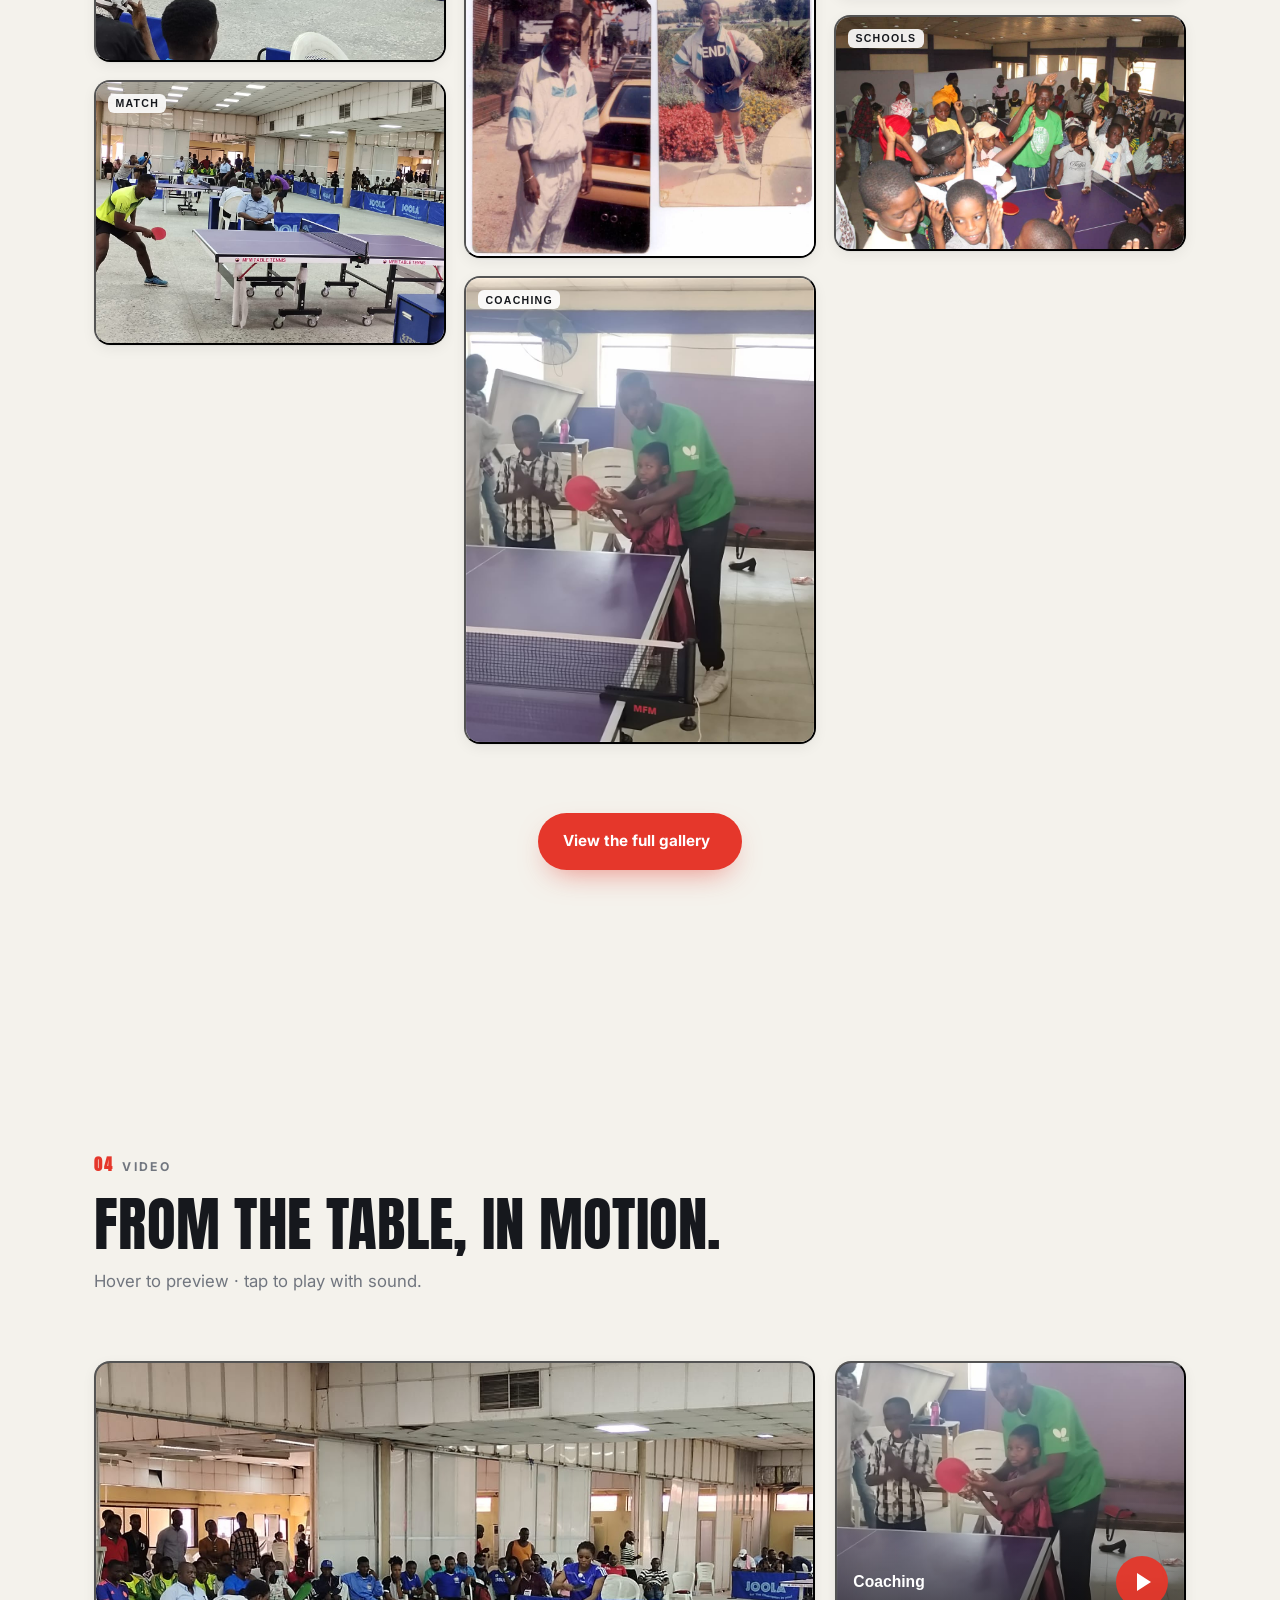
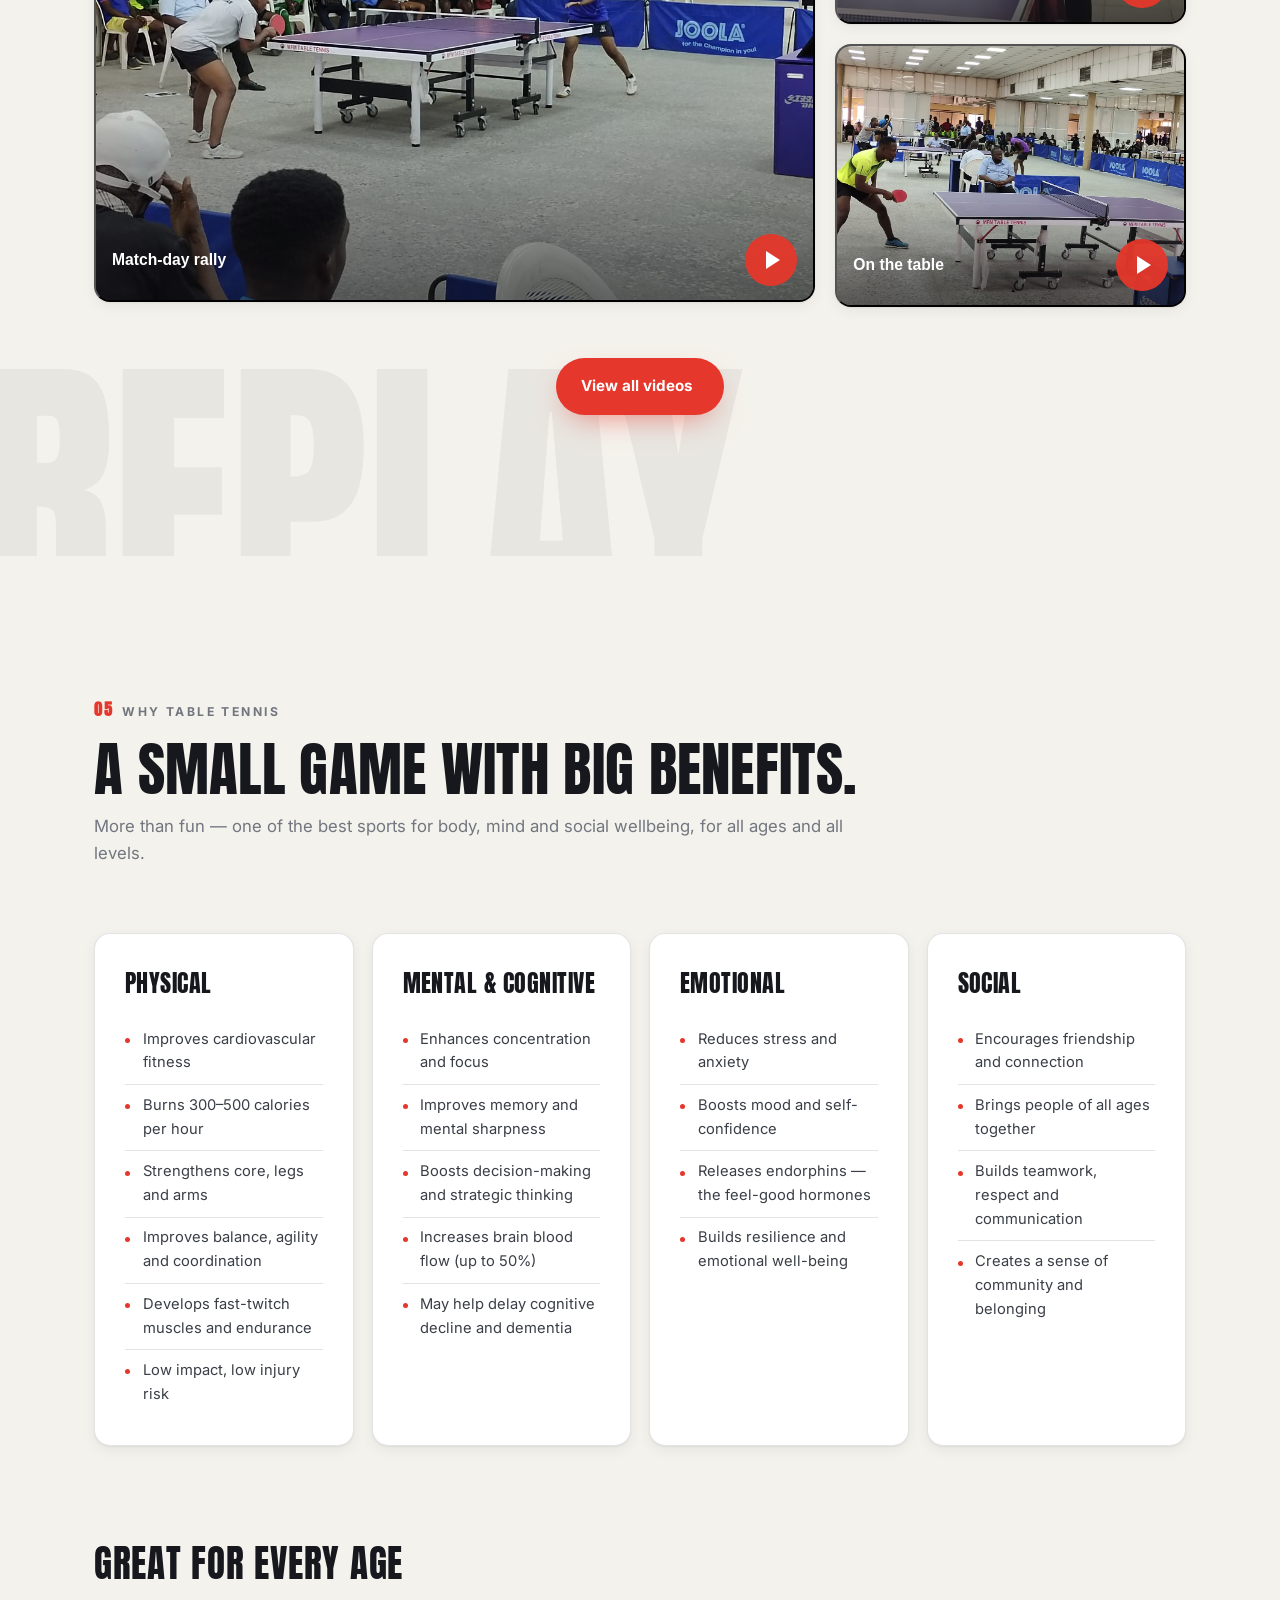
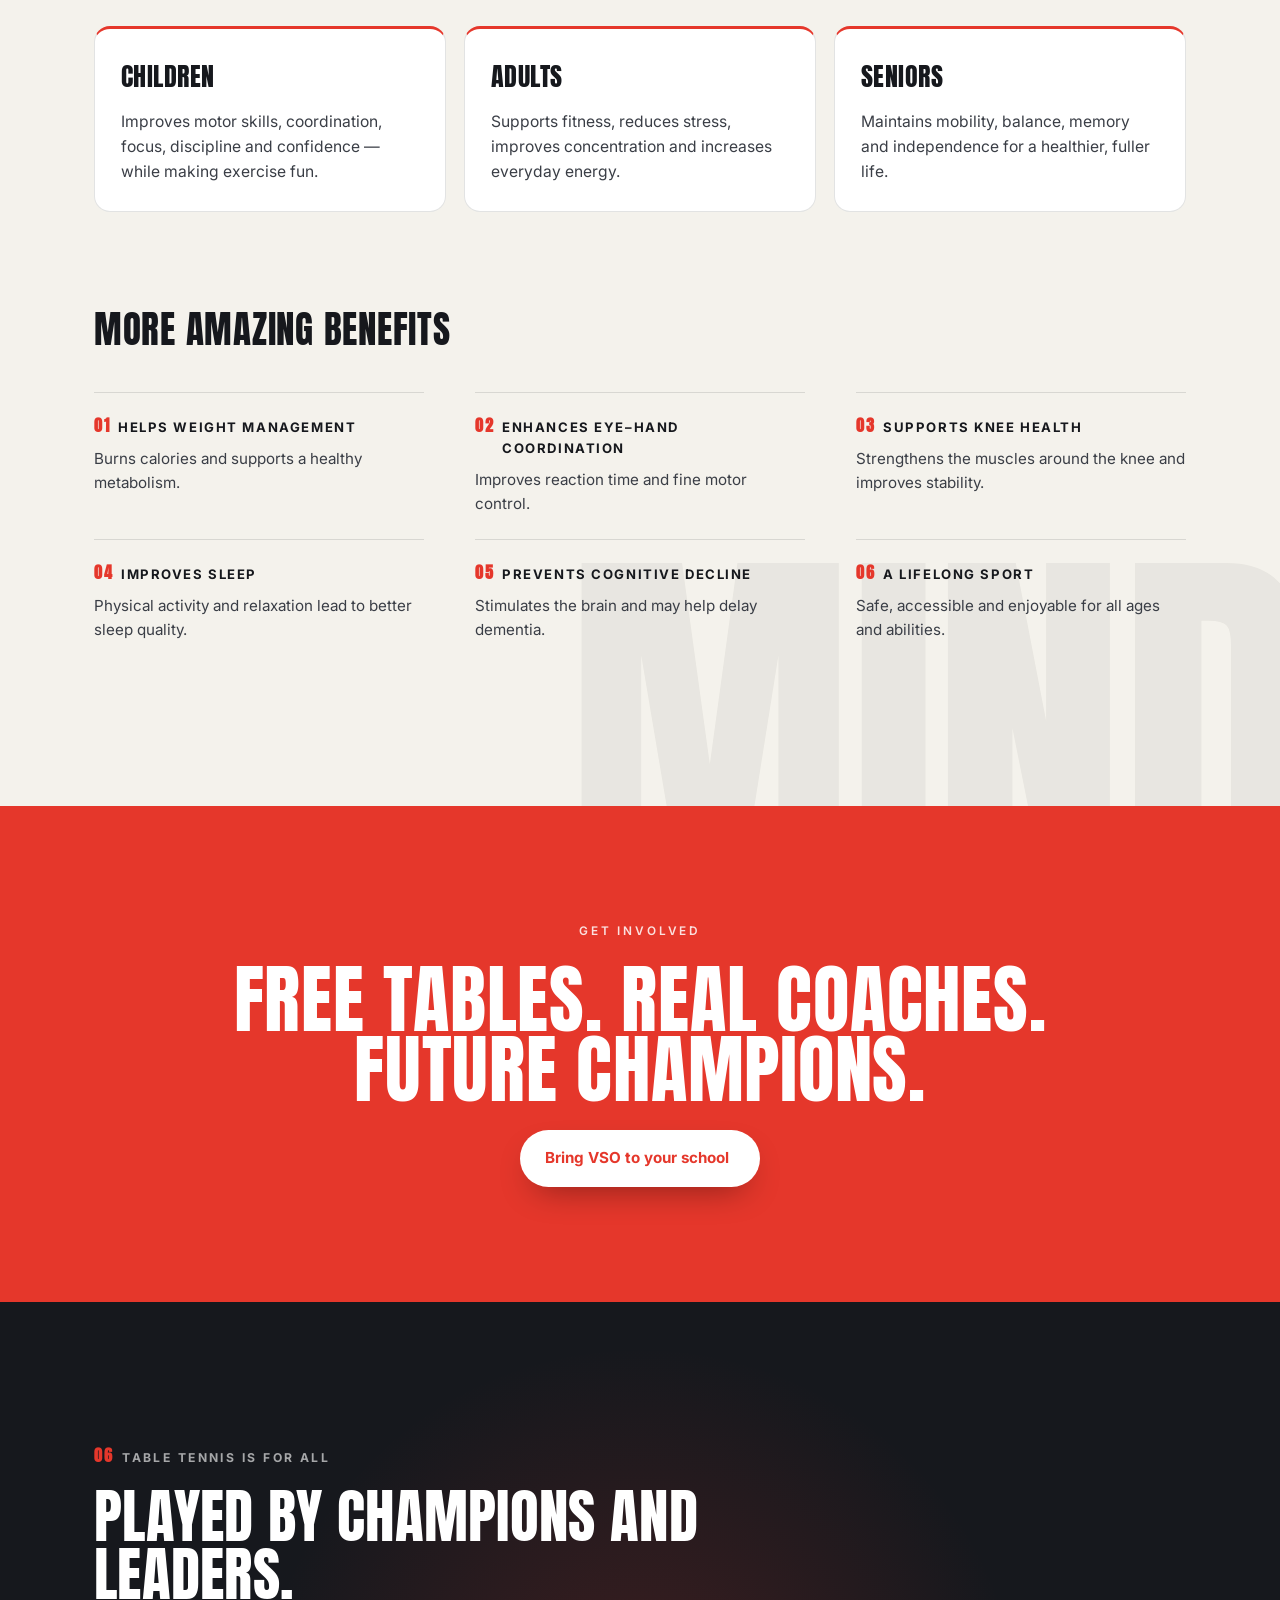
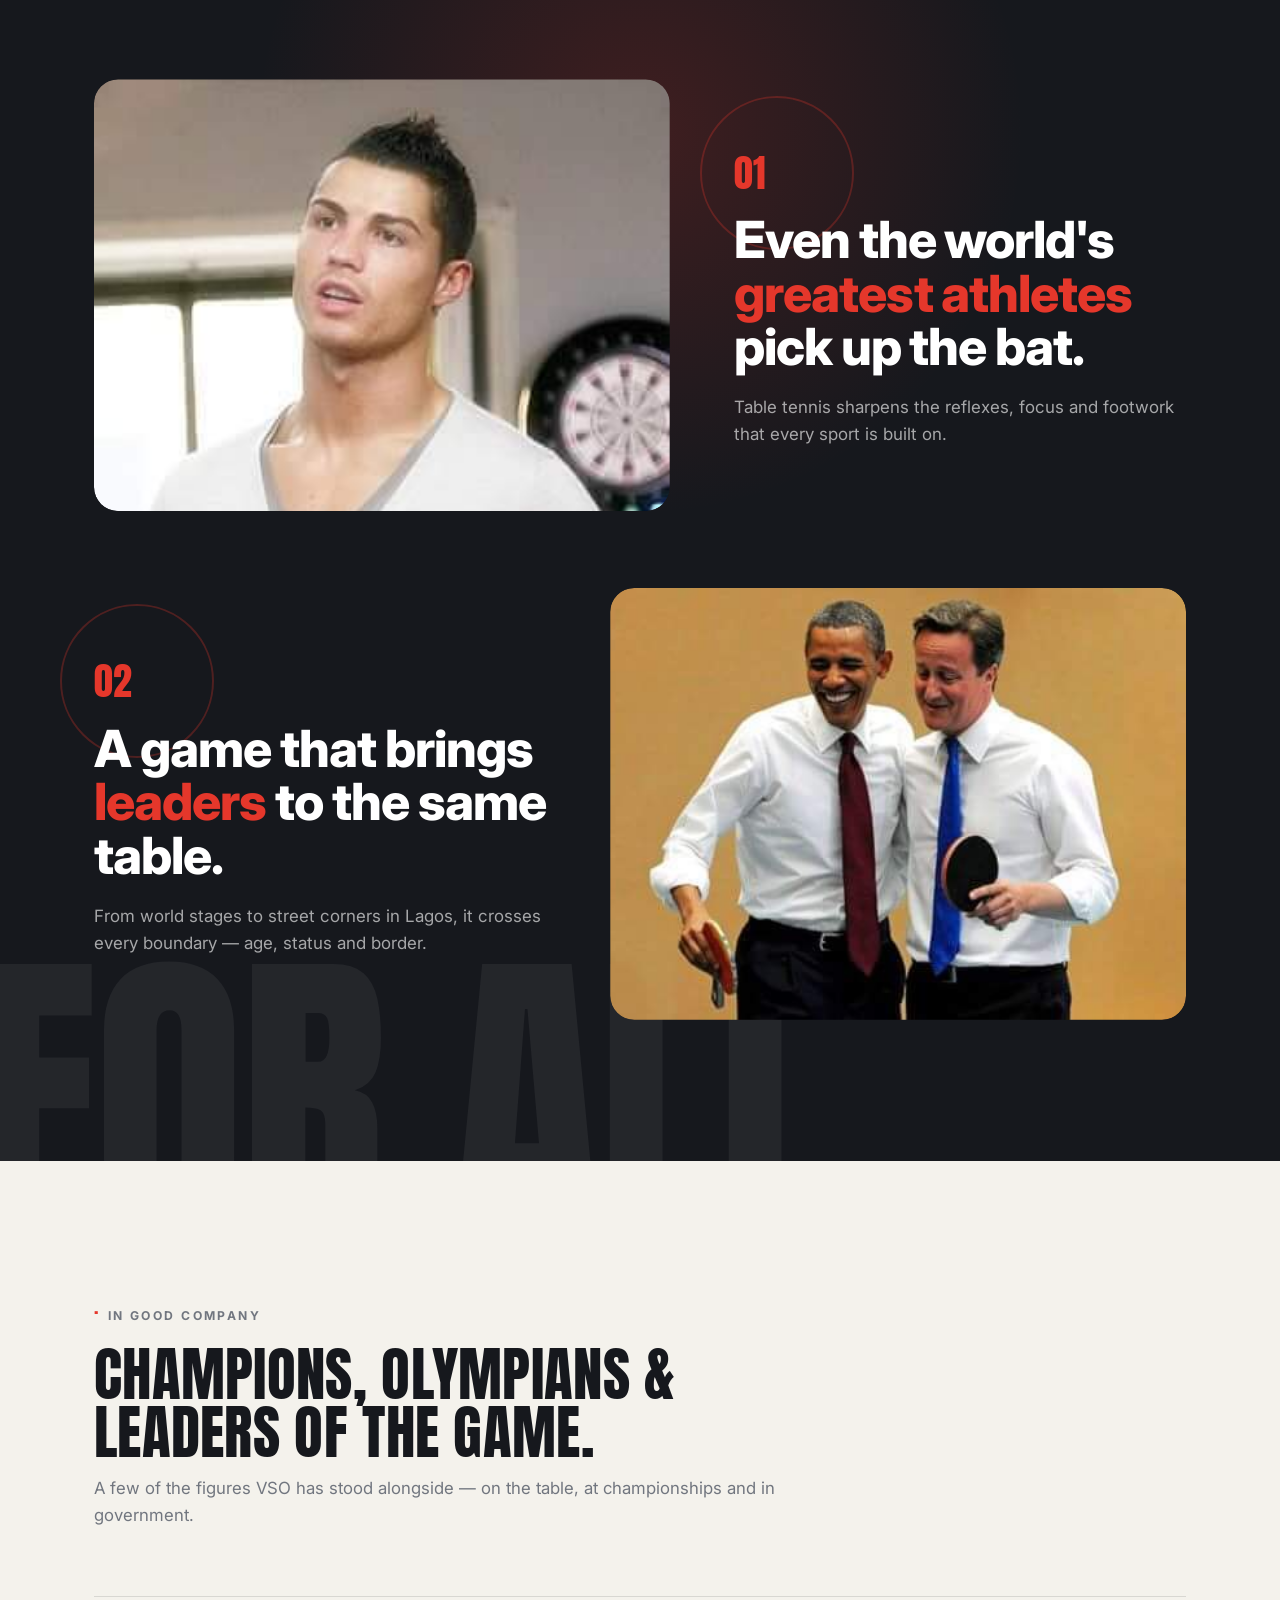
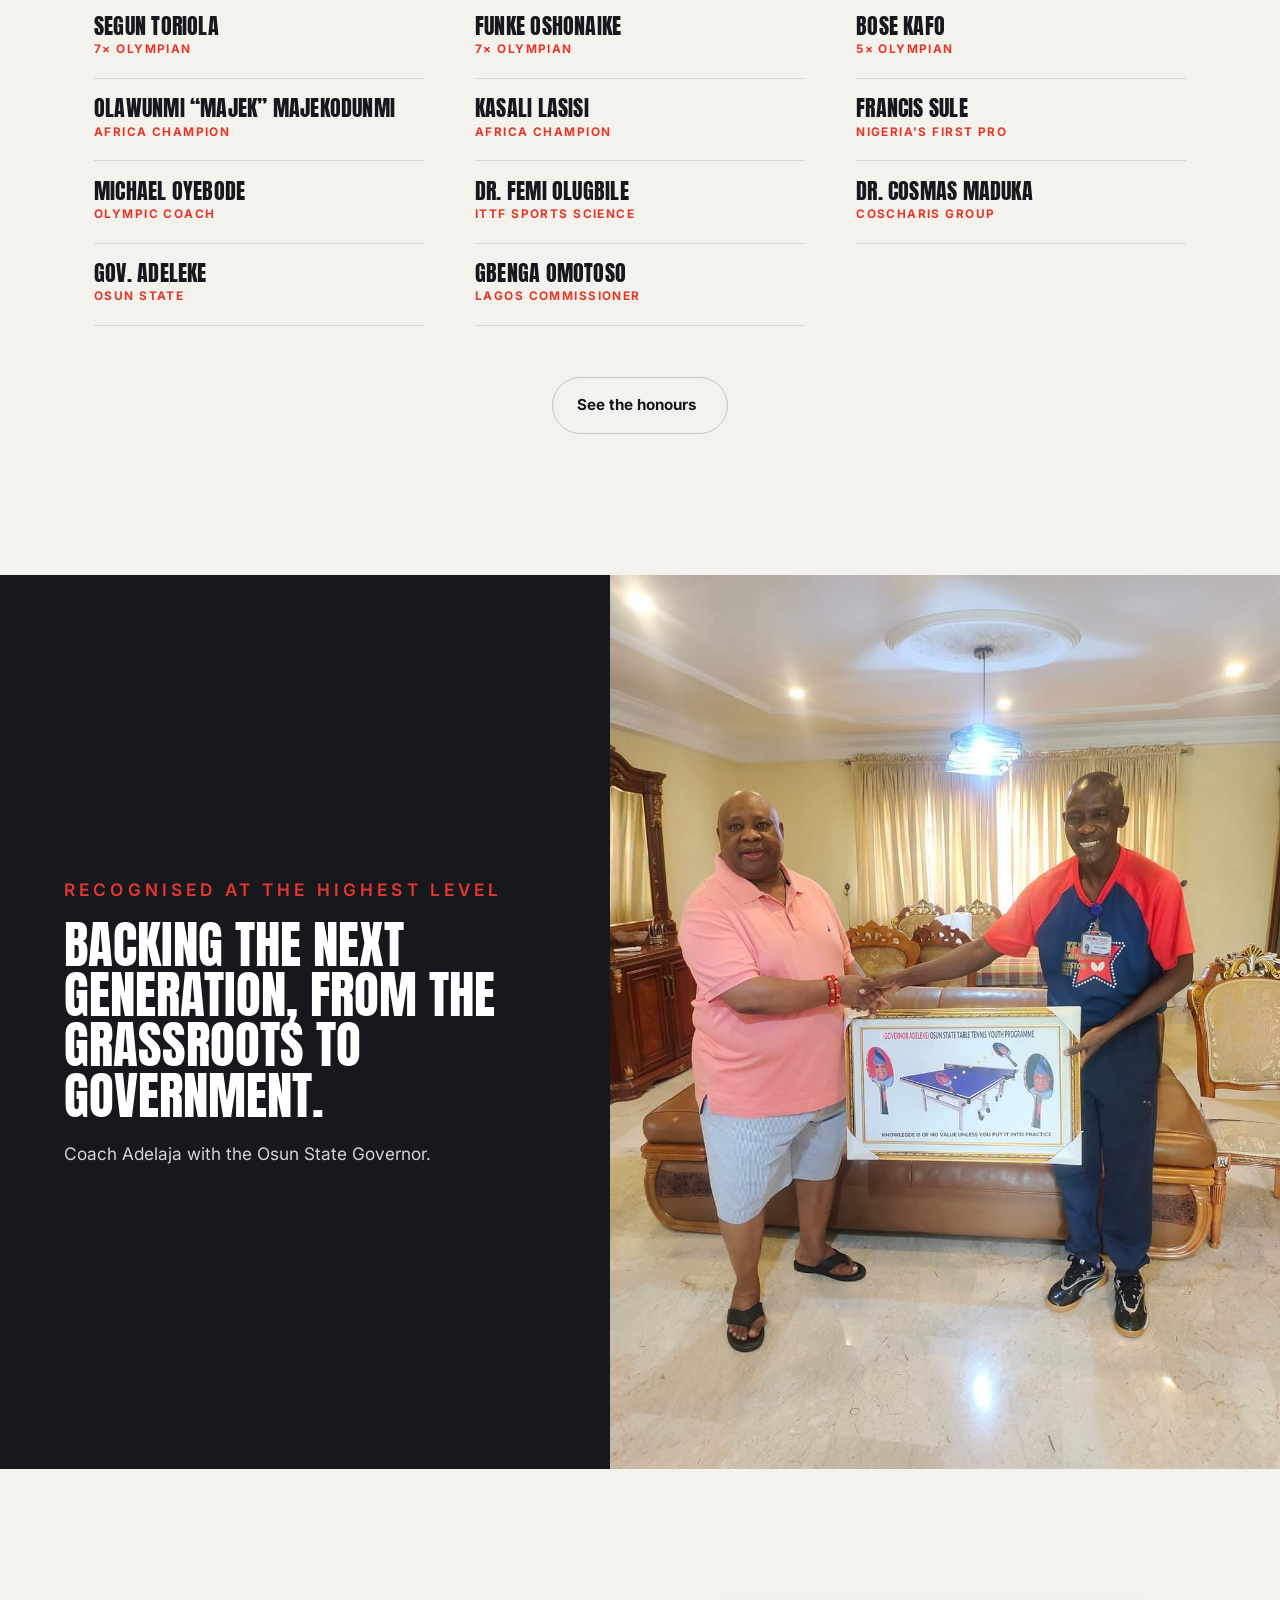
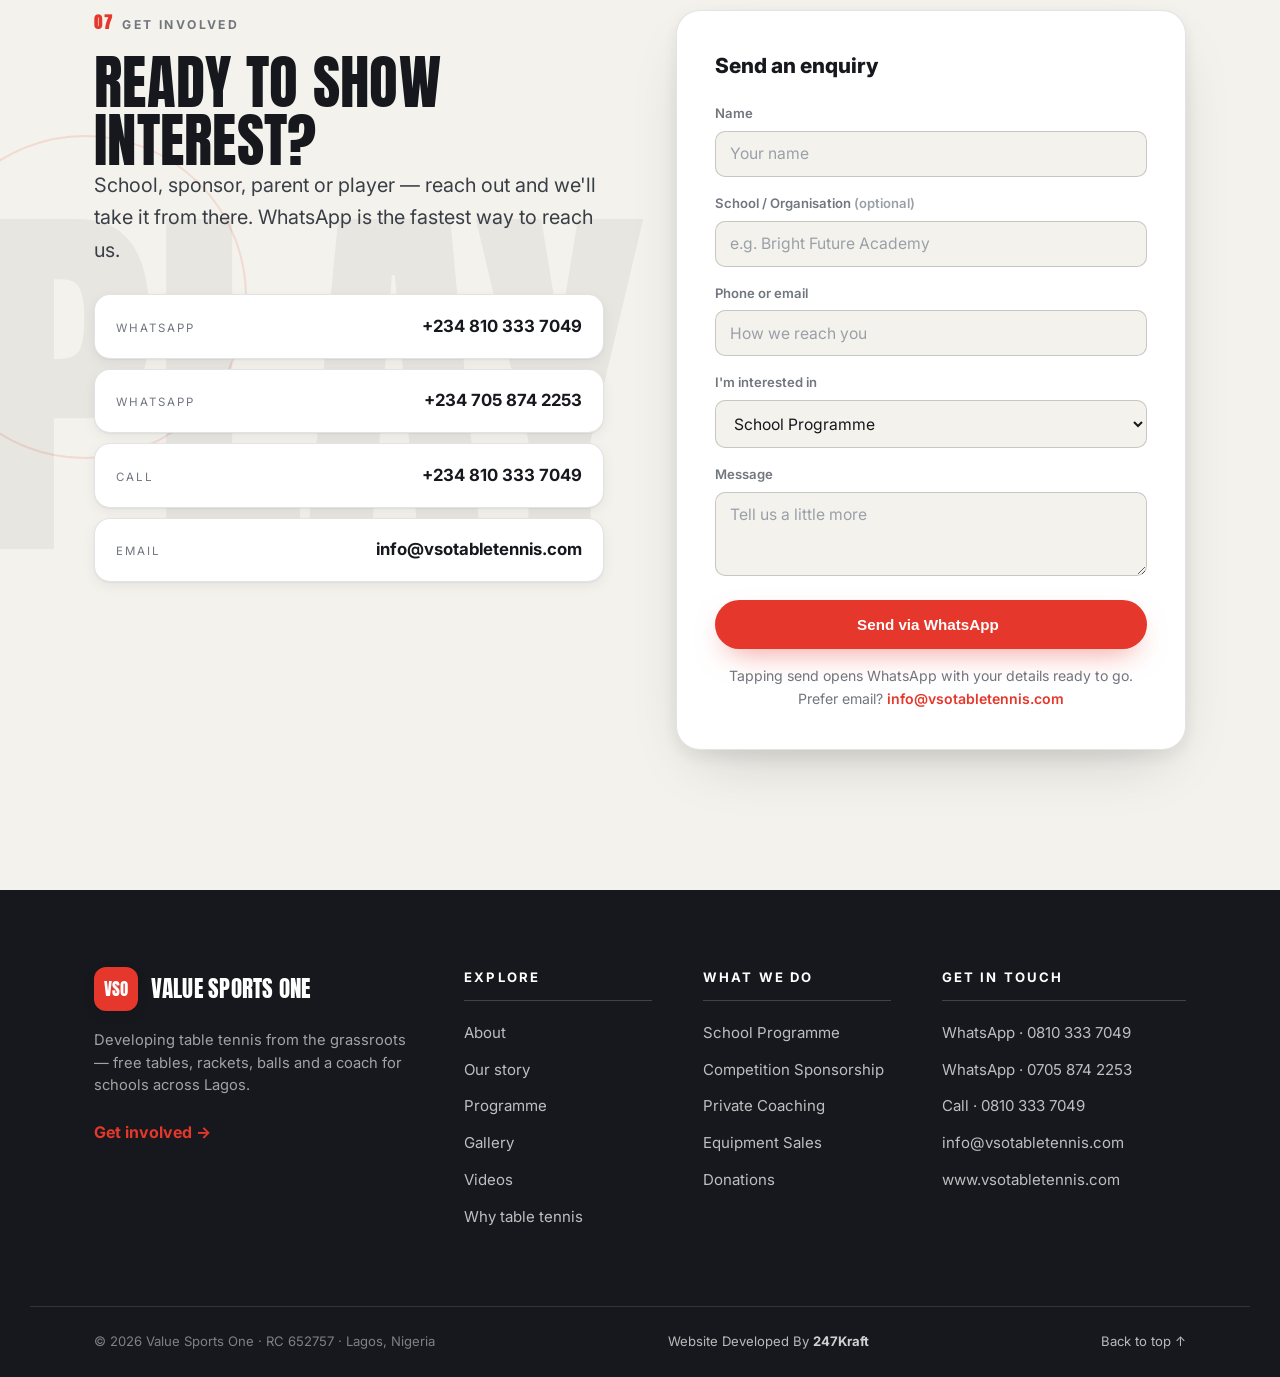
==== commit 1b41b91e: "About: 'sales of Table Tennis Equipment' (client correction) Co-Authored-By: Claude Opus 4.8 <norepl" ====
--- a/index.html
+++ b/index.html
@@ -142,7 +142,7 @@
         <h2 class="section-title">Who we are.</h2>
       </div>
       <div class="about-body">
-        <p class="about-statement" data-reveal>We are a Sport promotion outfit established with the sole objective of developing sport from the grassroots. We specialise in <em>Table Tennis Development</em> and the sale of Table Tennis Equipment.</p>
+        <p class="about-statement" data-reveal>We are a Sport promotion outfit established with the sole objective of developing sport from the grassroots. We specialise in <em>Table Tennis Development</em> and the sales of Table Tennis Equipment.</p>
         <dl class="about-facts" data-reveal>
           <div class="fact"><dt>Focus</dt><dd>Table Tennis Development</dd></div>
           <div class="fact"><dt>Based in</dt><dd>Lagos, Nigeria</dd></div>
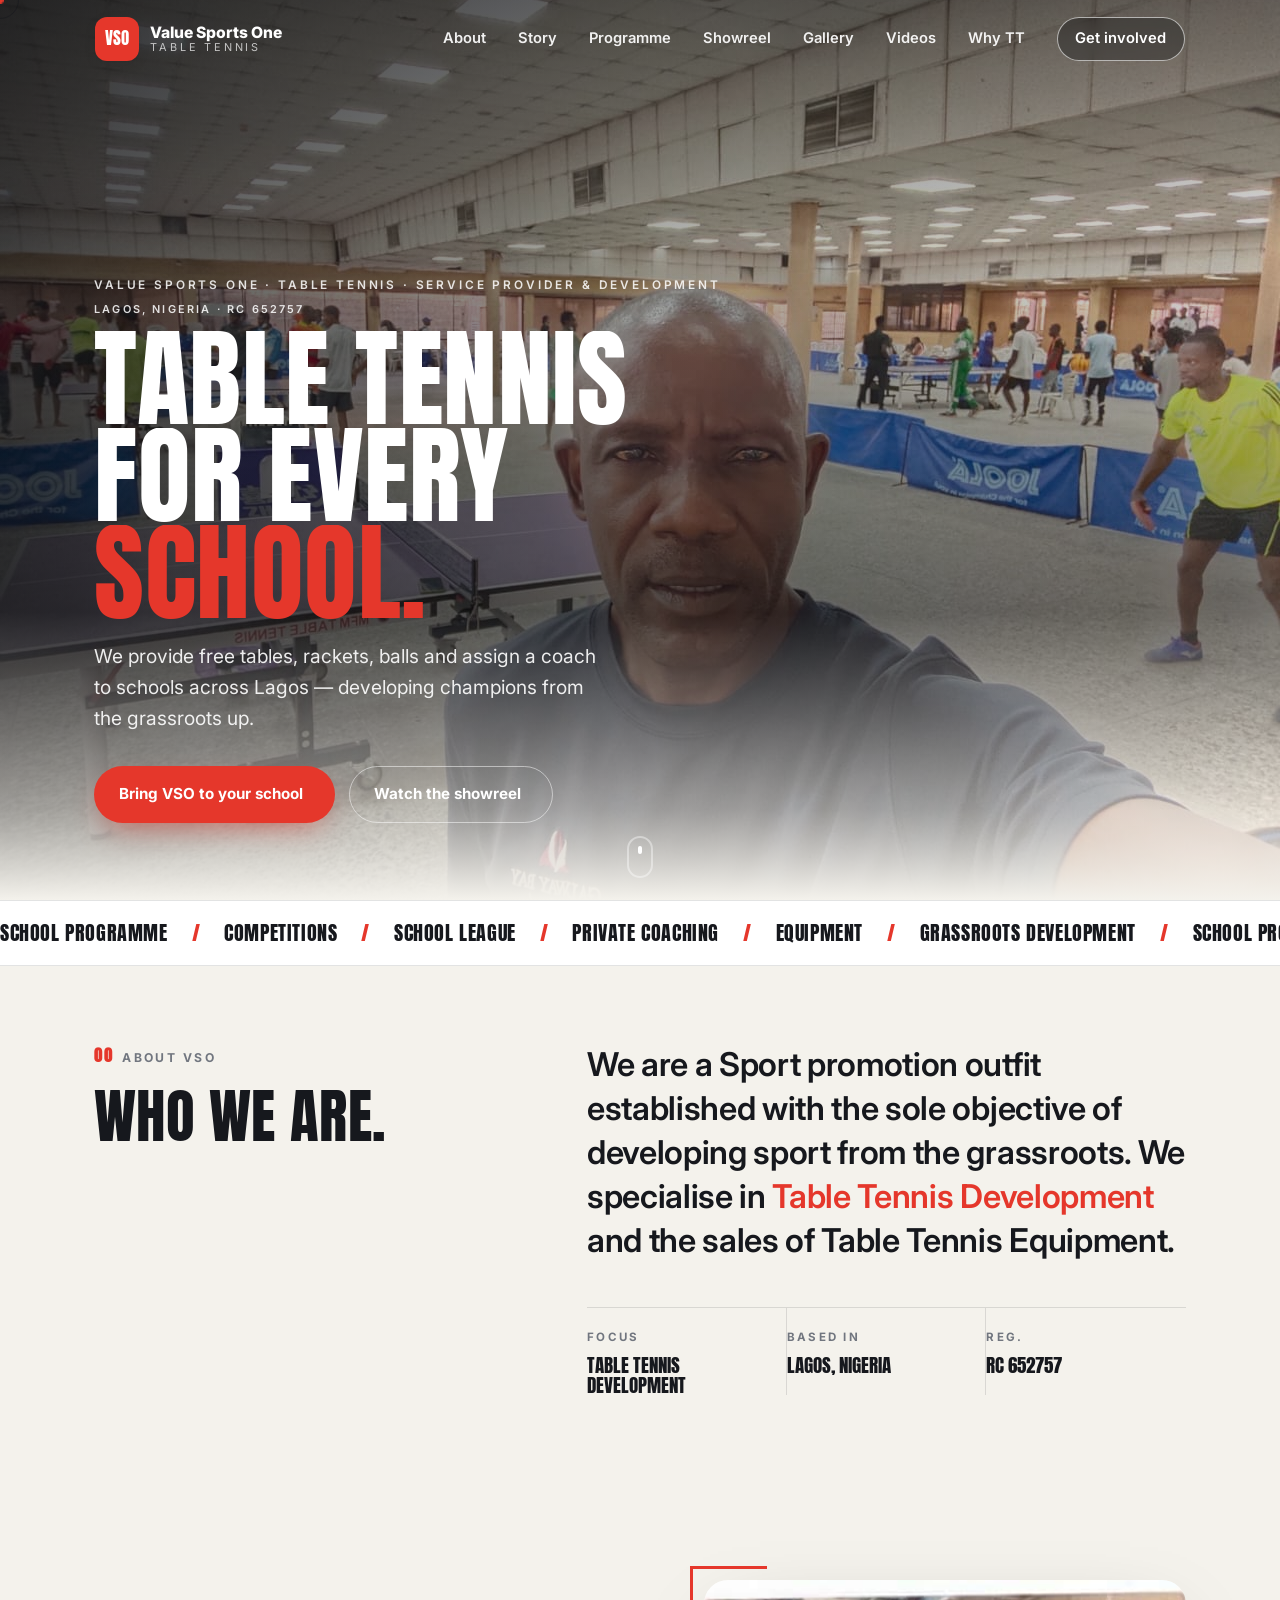
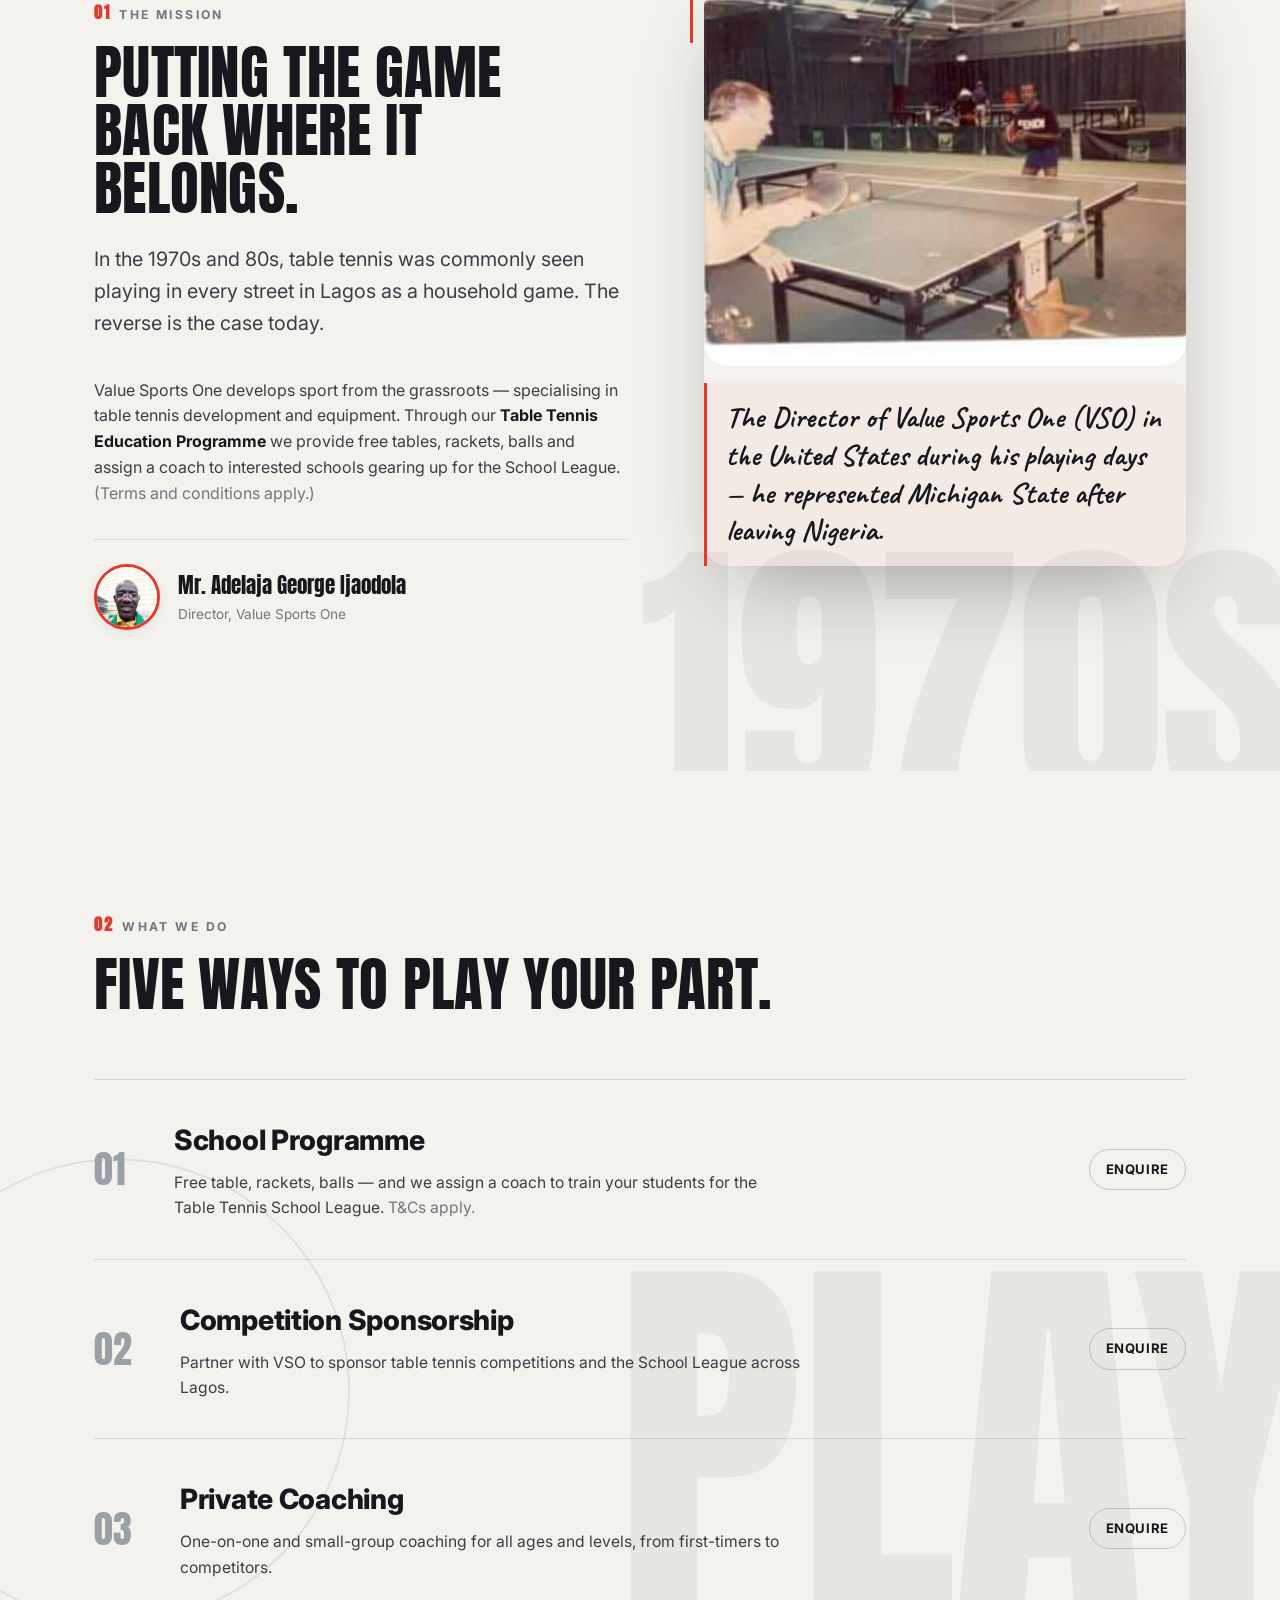
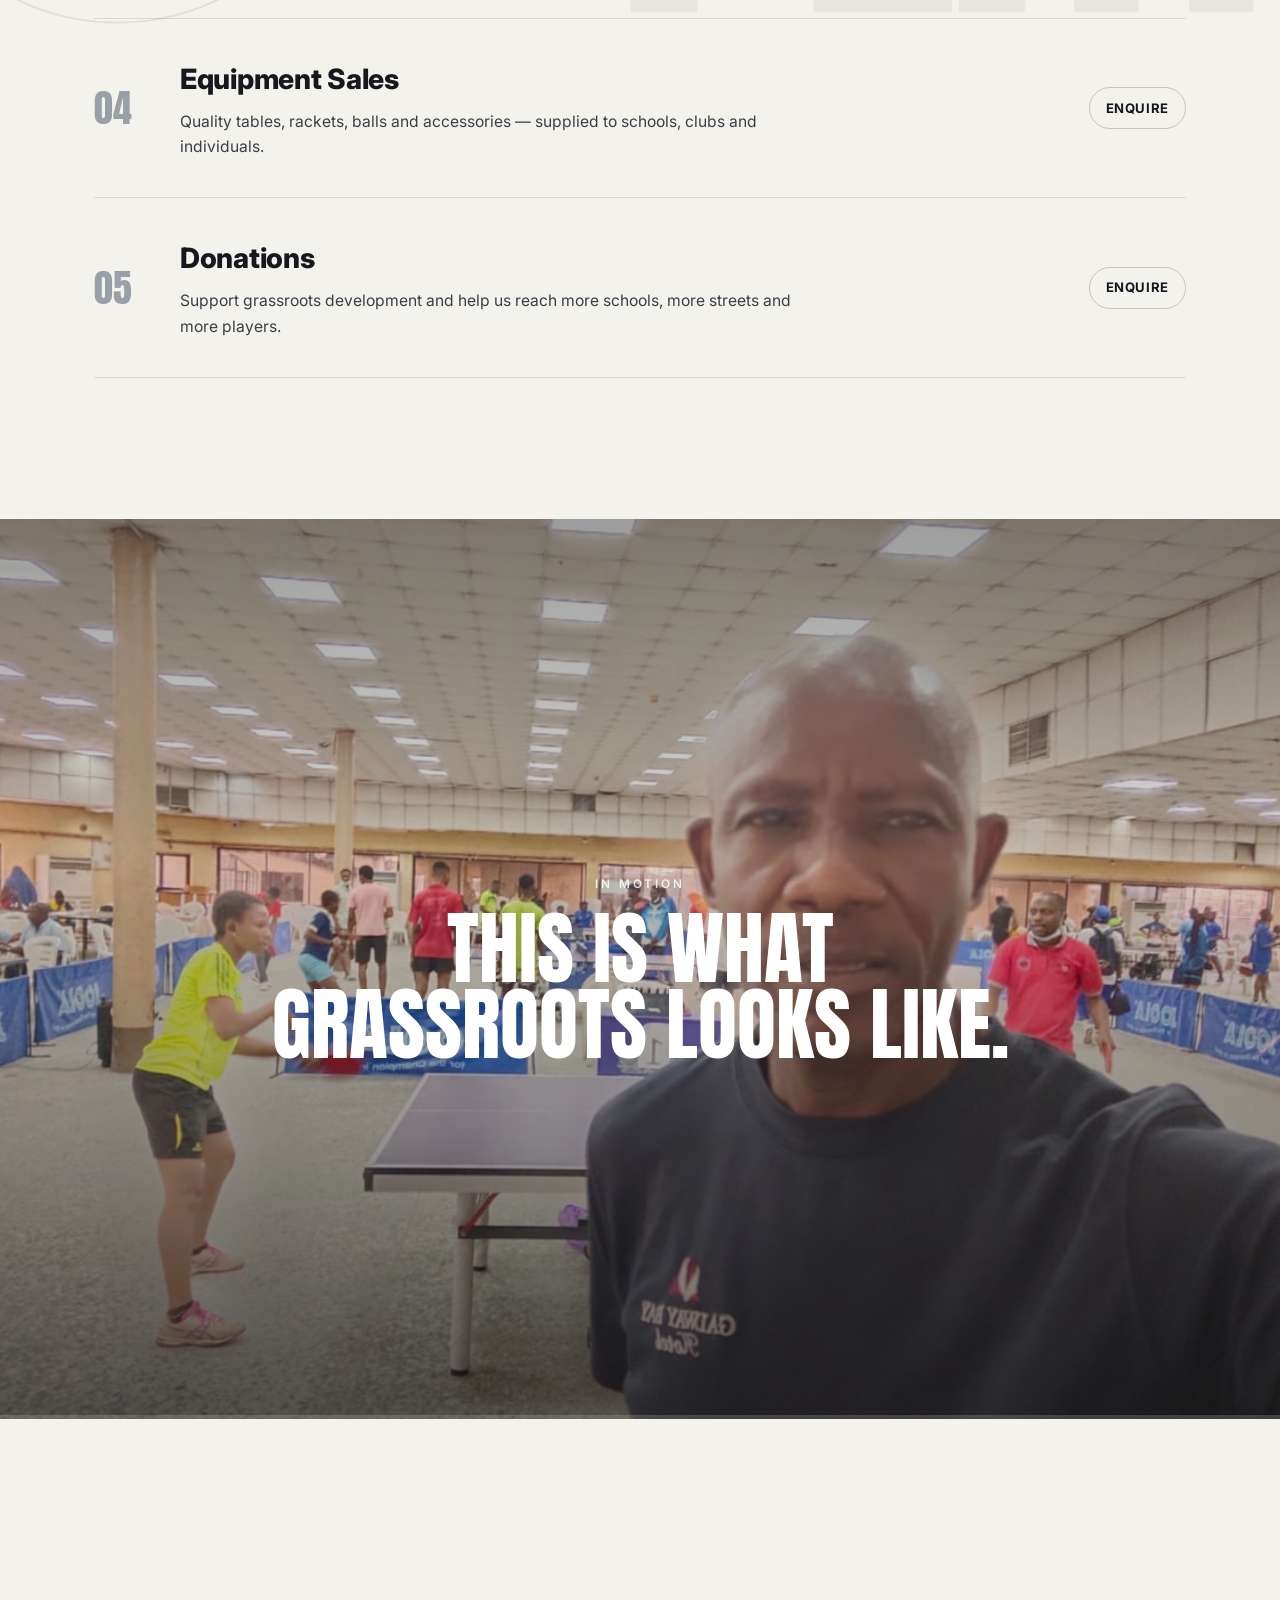
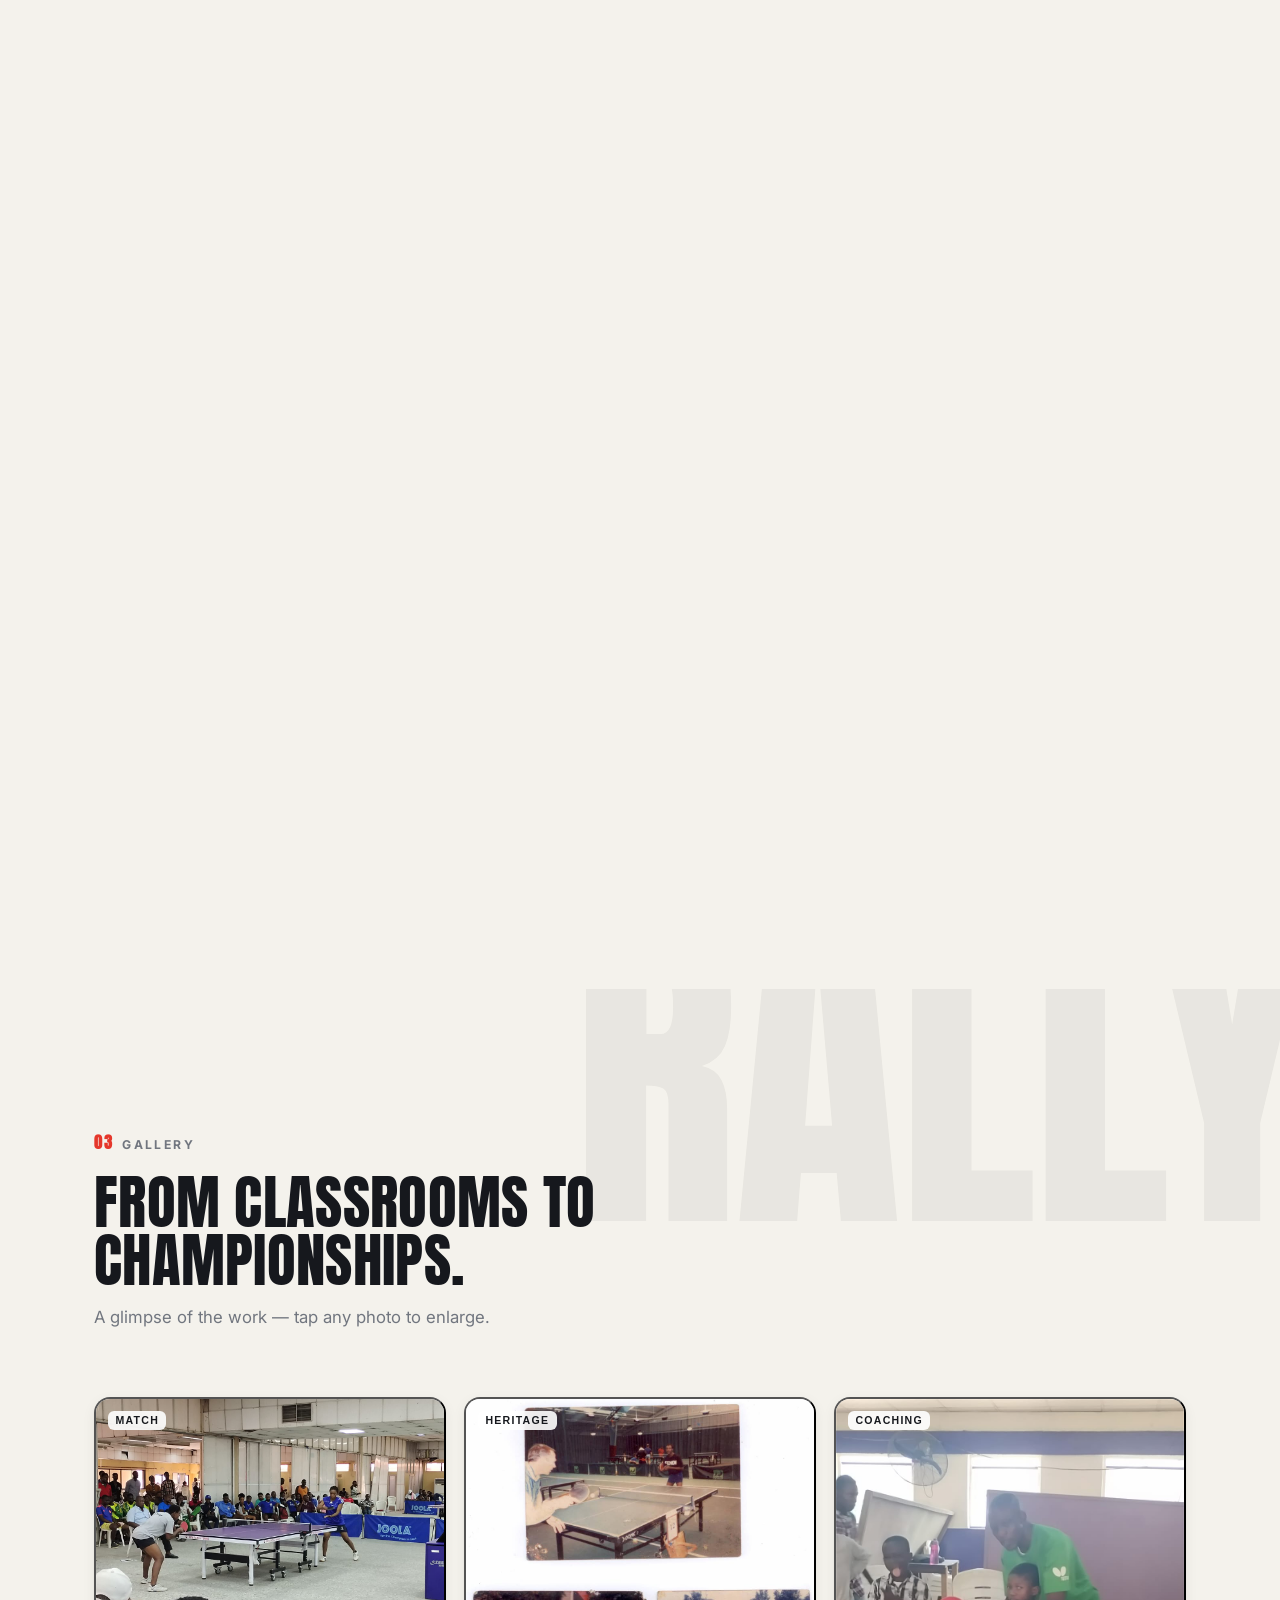
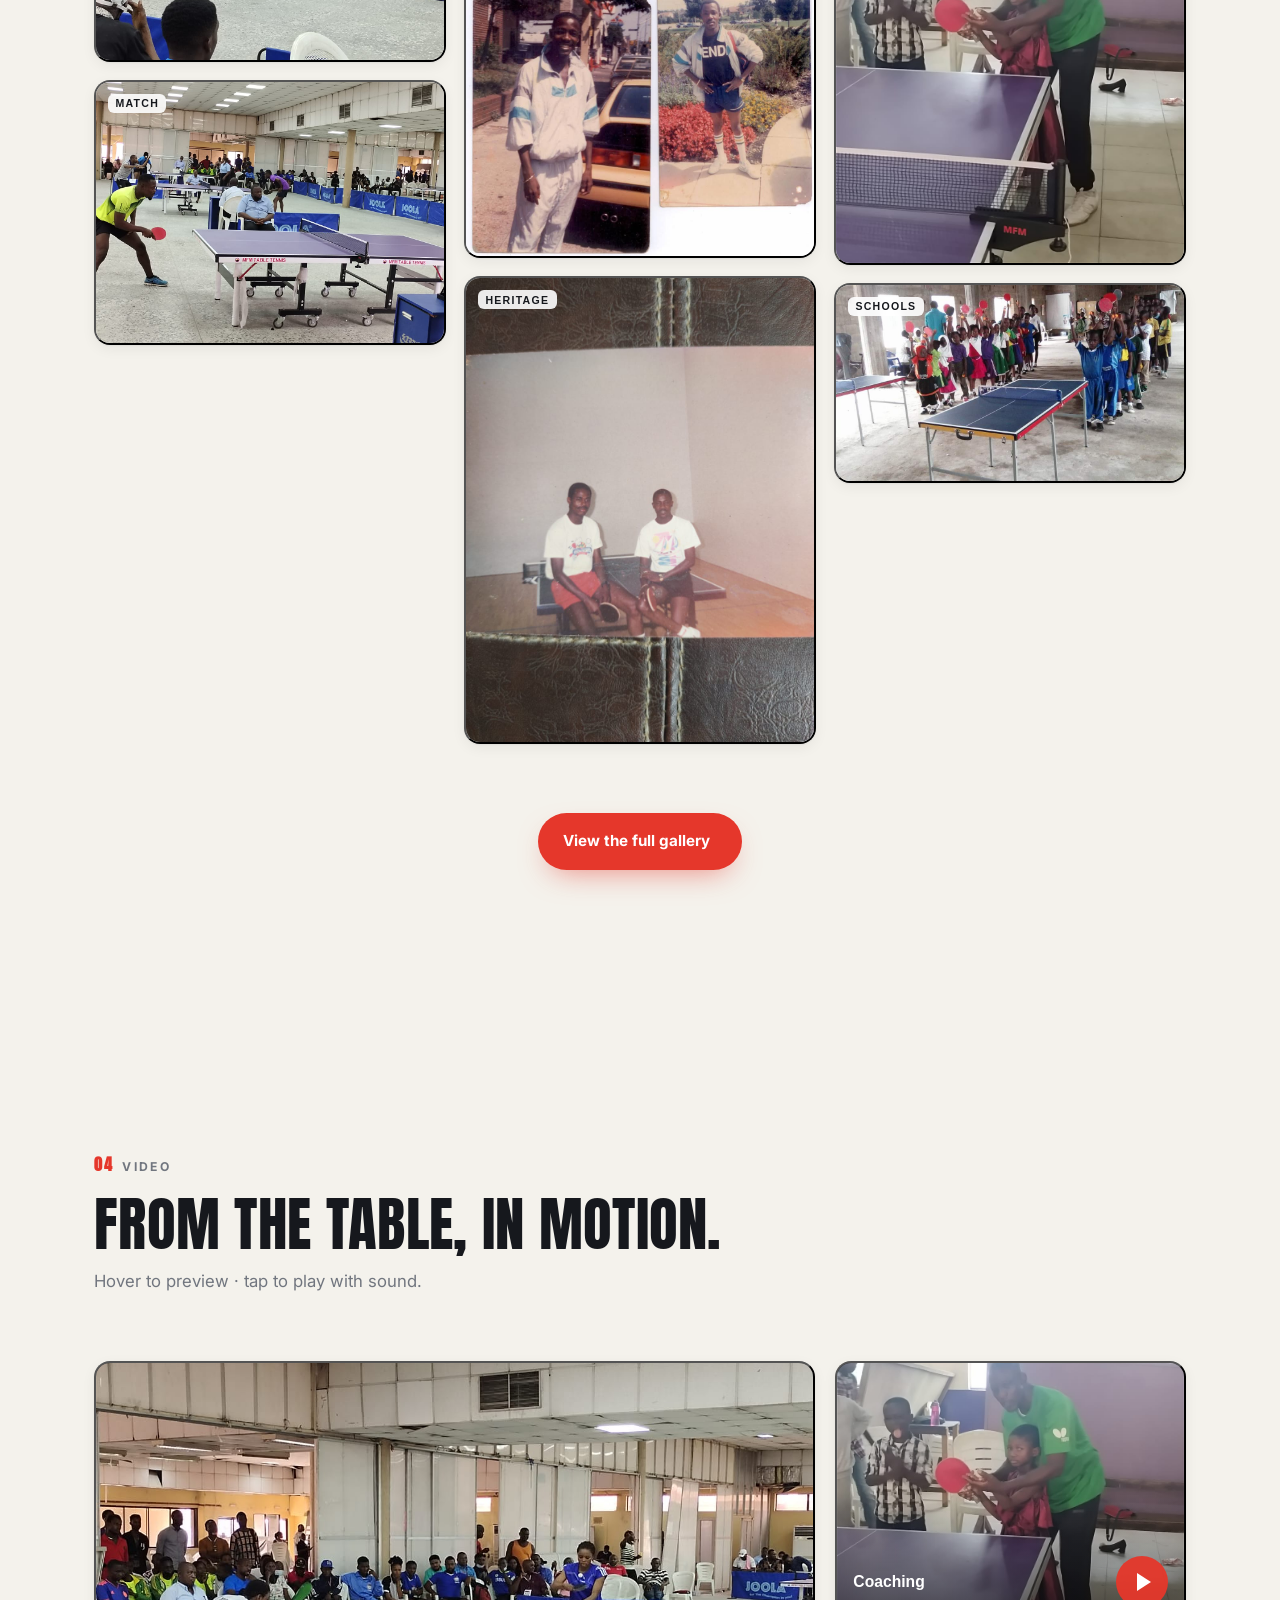
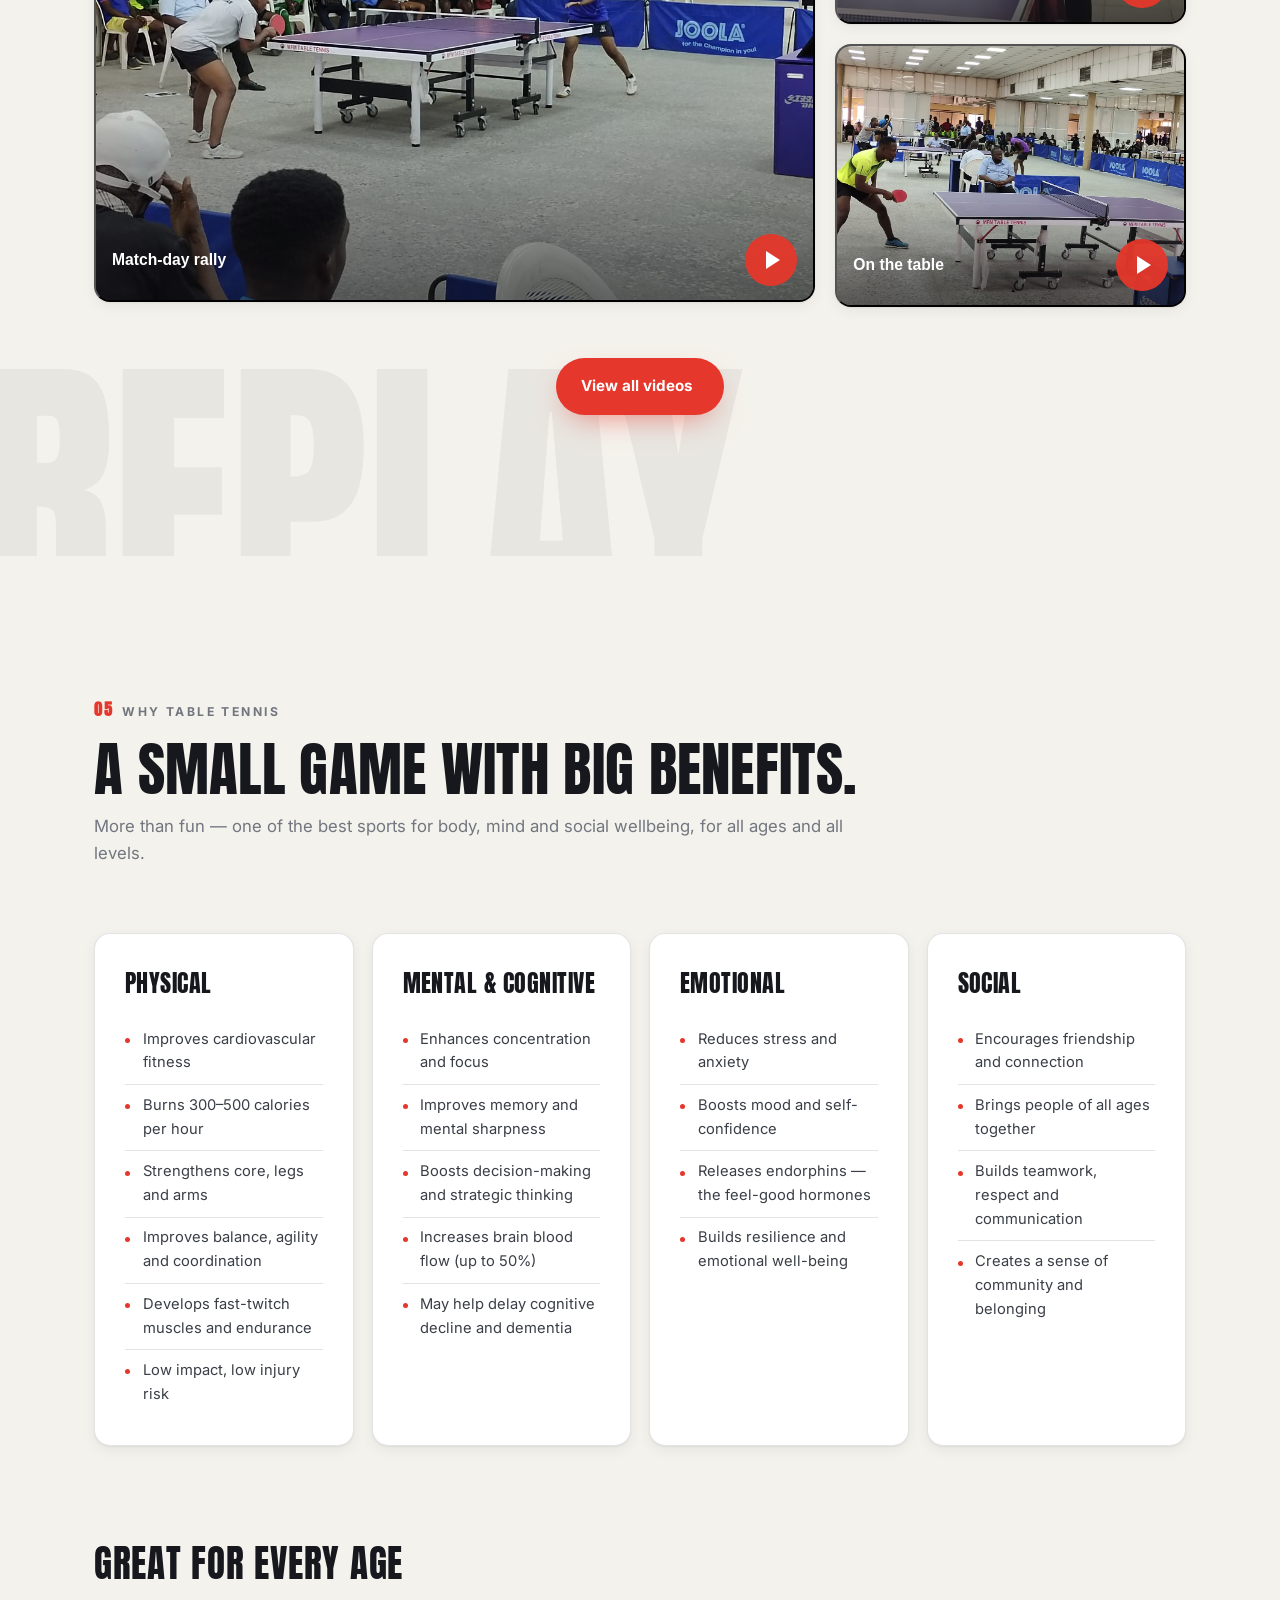
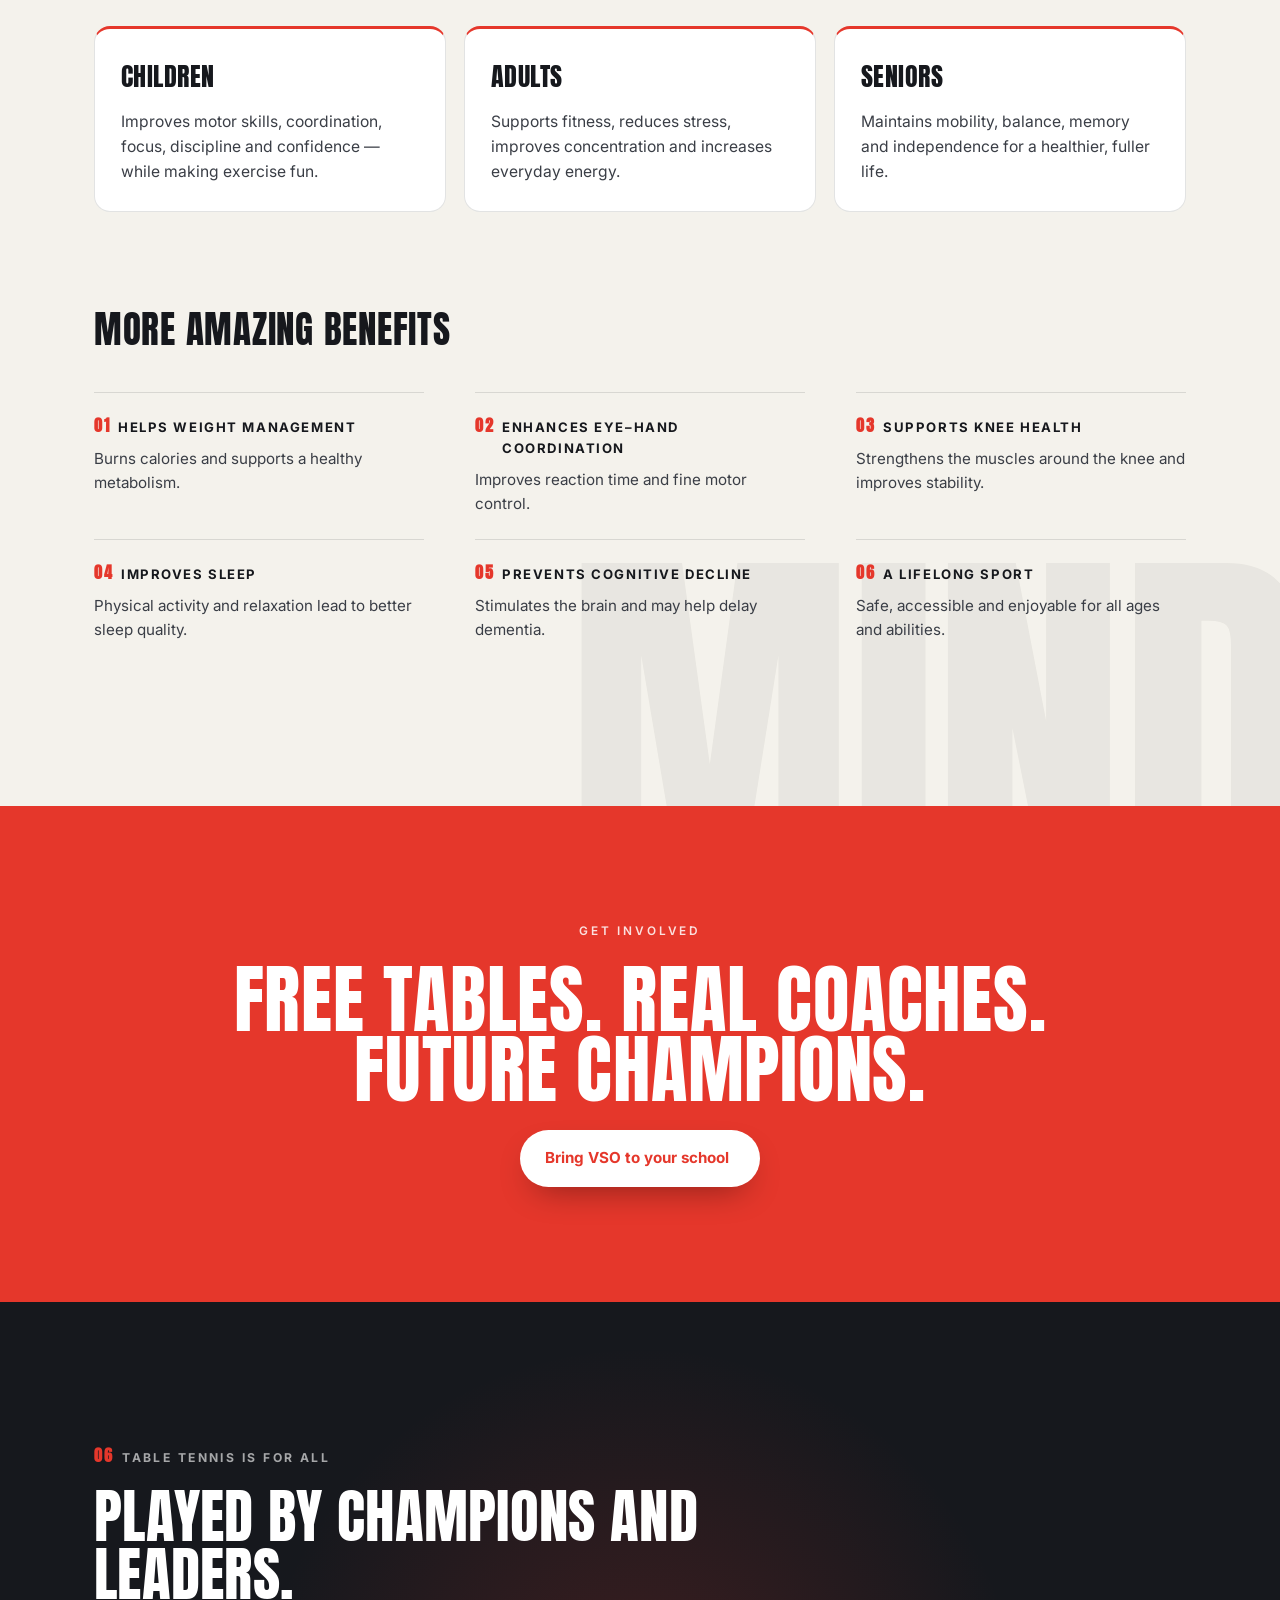
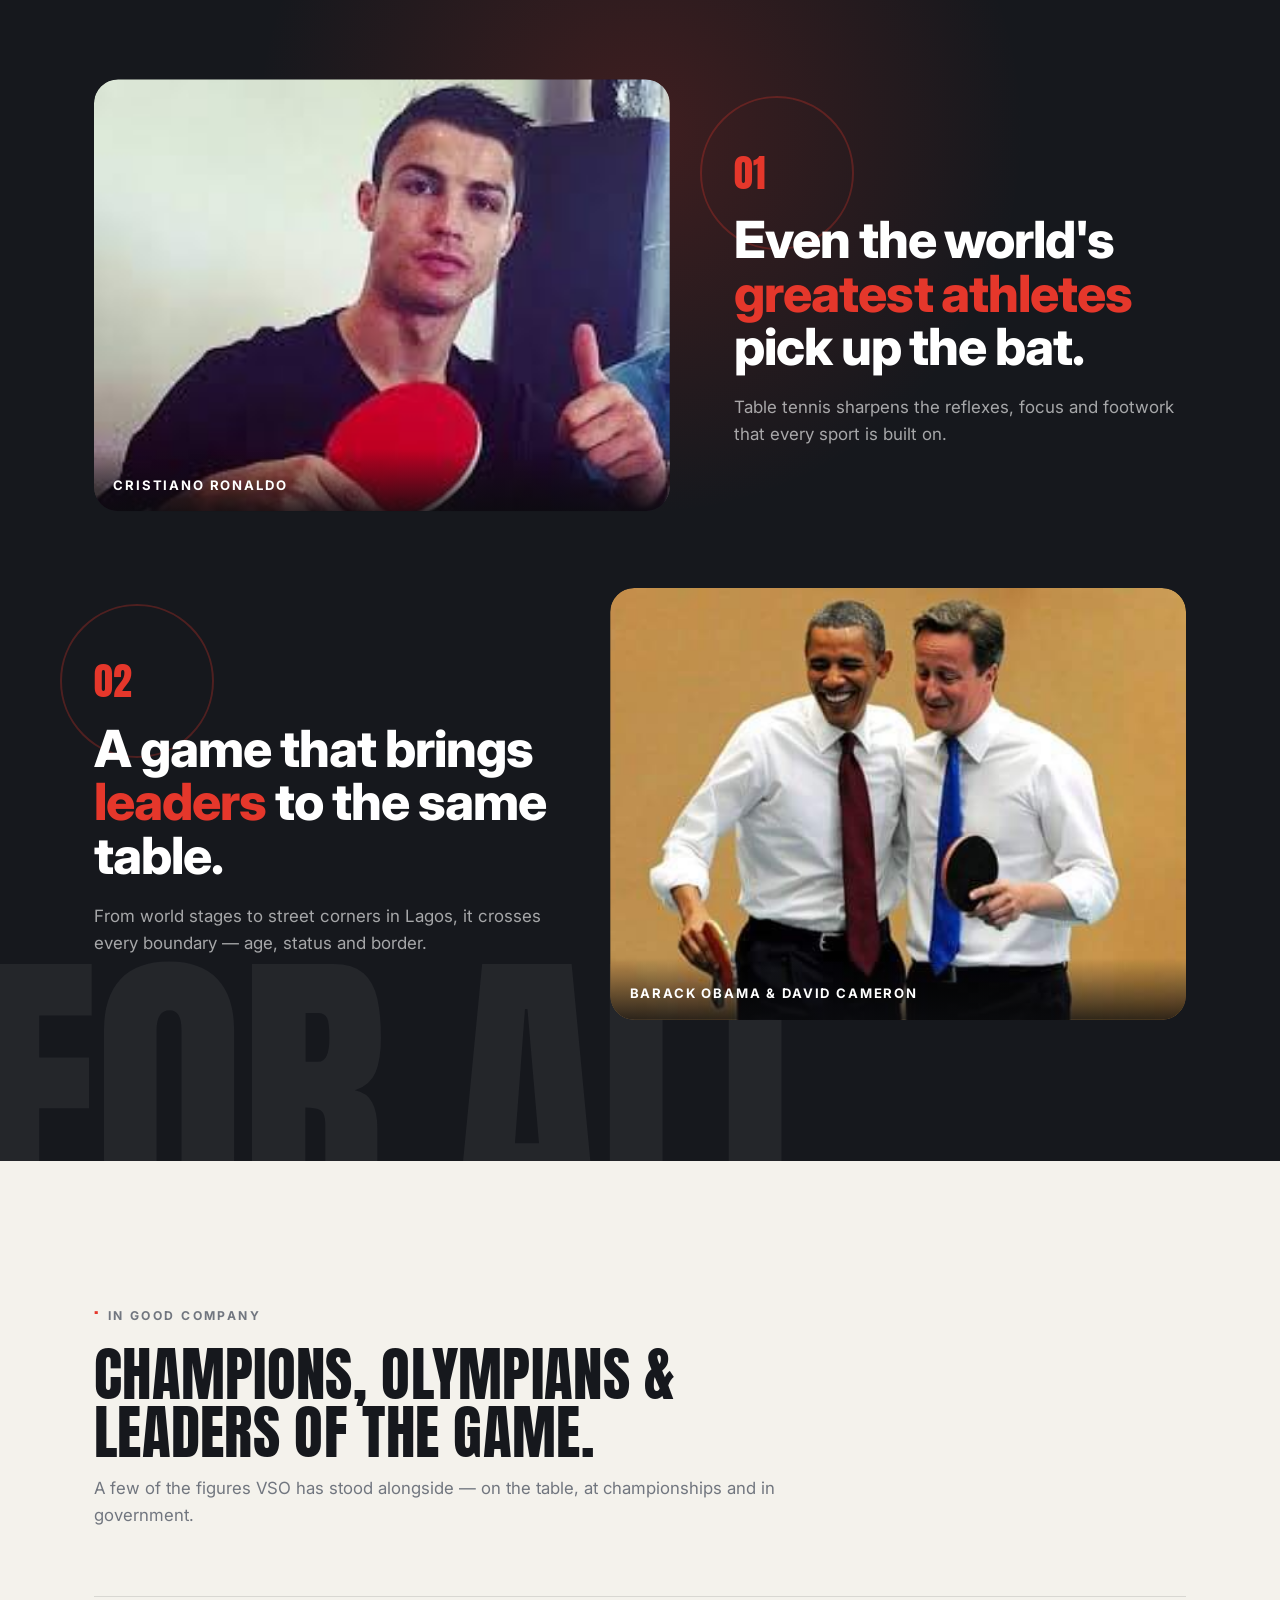
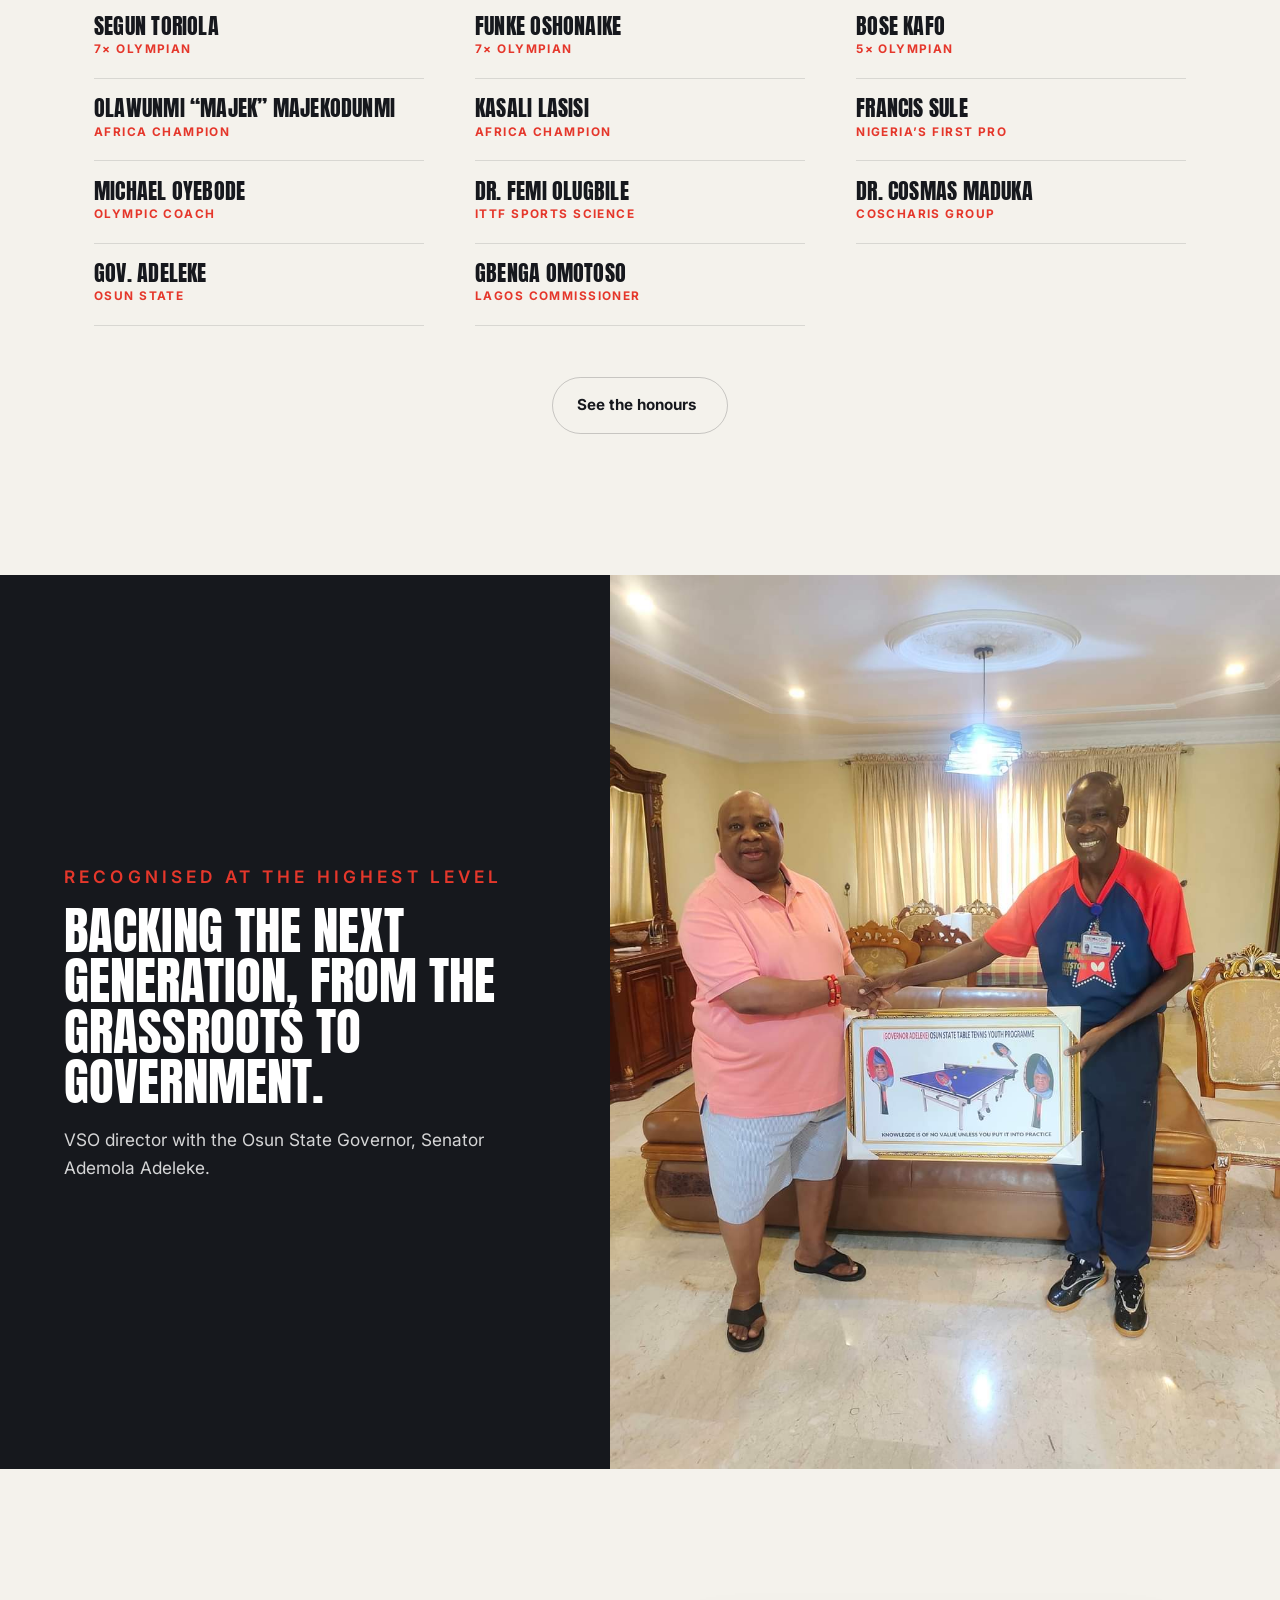
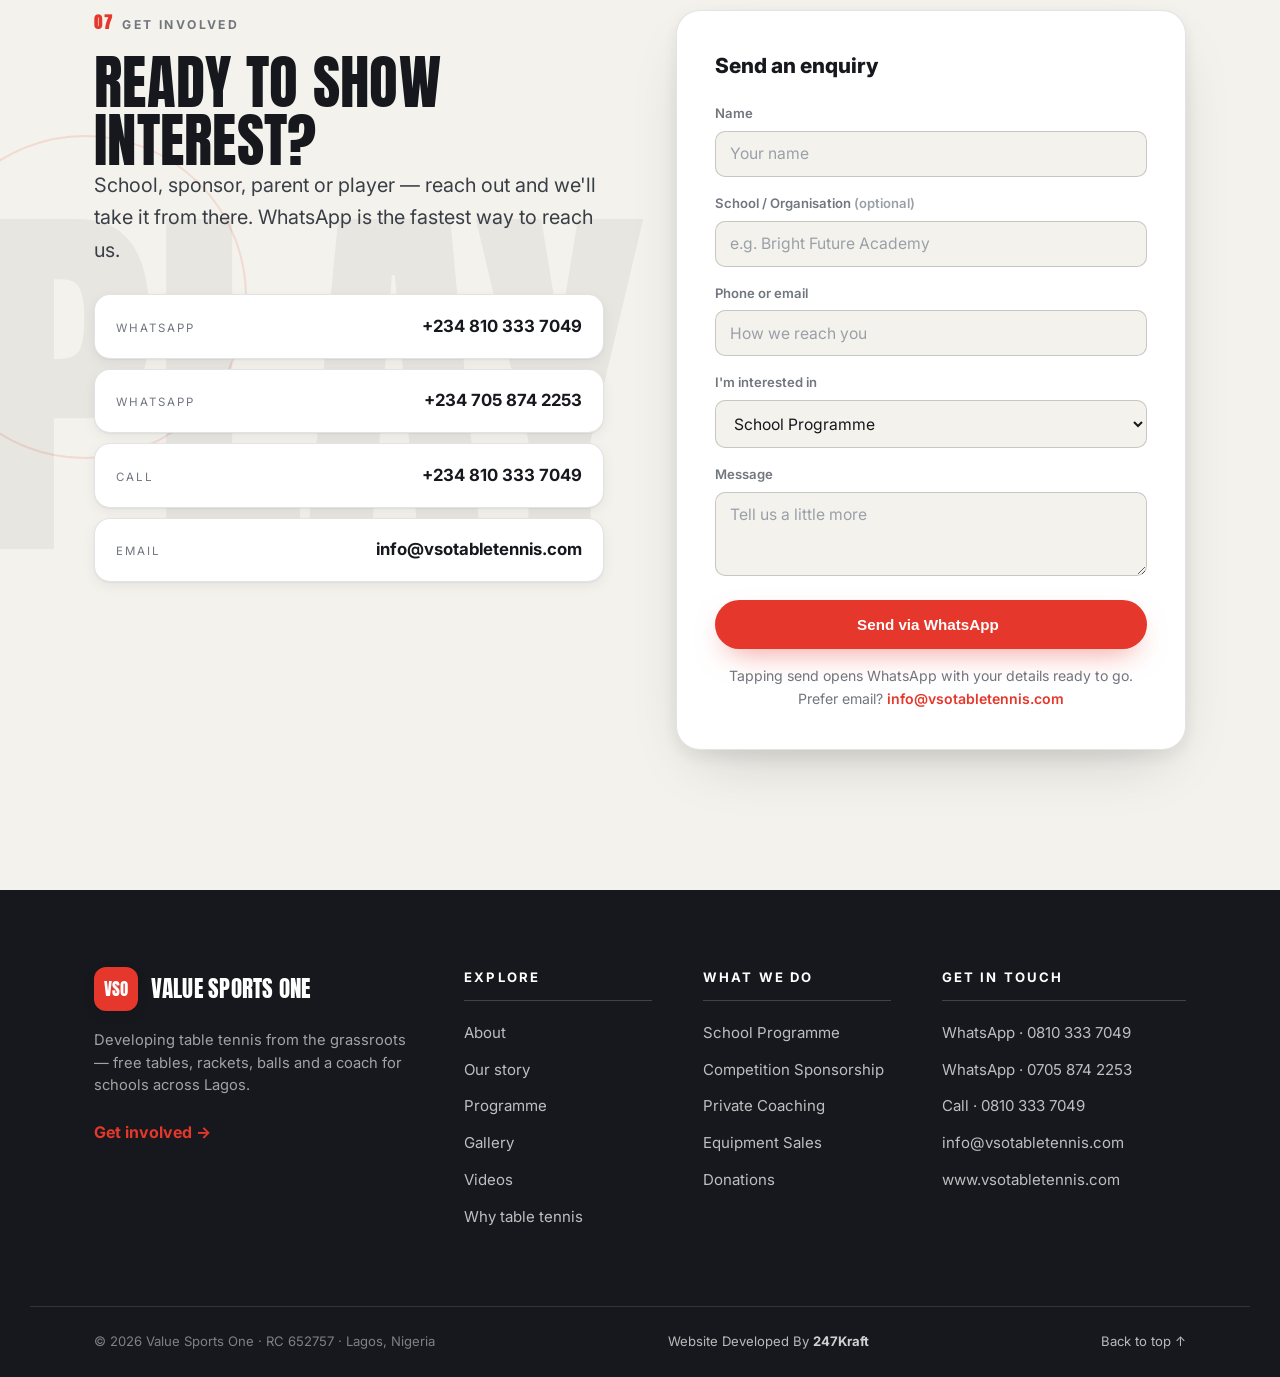
==== commit 46fd7e94: "Champions: new Ronaldo image + name captions on both; endorsement names Senator Ademola Adeleke Co-A" ====
--- a/index.html
+++ b/index.html
@@ -360,7 +360,8 @@
       </header>
       <div class="champ-feature">
         <figure class="champ-shot face">
-          <img src="assets/img/social-proof/ronaldo-table-tennis-for-all.jpg" alt="Footballer Cristiano Ronaldo holding a table tennis racket" loading="lazy" />
+          <img src="assets/img/social-proof/ronaldo-paddle.jpg" alt="Cristiano Ronaldo holding a table tennis racket" loading="lazy" />
+          <figcaption class="champ-cap">Cristiano Ronaldo</figcaption>
         </figure>
         <div class="champ-said">
           <span class="champ-index">01</span>
@@ -371,7 +372,8 @@
 
       <div class="champ-feature reverse">
         <figure class="champ-shot">
-          <img src="assets/img/social-proof/obama-cameron-table-tennis.jpg" alt="Two world leaders sharing a game of table tennis" loading="lazy" />
+          <img src="assets/img/social-proof/obama-cameron-table-tennis.jpg" alt="Barack Obama and David Cameron playing table tennis" loading="lazy" />
+          <figcaption class="champ-cap">Barack Obama &amp; David Cameron</figcaption>
         </figure>
         <div class="champ-said">
           <span class="champ-index">02</span>
@@ -414,7 +416,7 @@
     <div class="endorse-copy" data-reveal>
       <p class="eyebrow">Recognised at the highest level</p>
       <h2>Backing the next generation, from the grassroots to government.</h2>
-      <p>Coach Adelaja with the Osun State Governor.</p>
+      <p>VSO director with the Osun State Governor, Senator Ademola Adeleke.</p>
     </div>
     <figure class="endorse-media">
       <img src="assets/img/endorsements/governor-adeleke-handover-hires.jpg" alt="VSO Director presenting a framed Osun State Table Tennis Youth Programme plaque to Governor Adeleke" loading="lazy" />
--- a/styles-light.css
+++ b/styles-light.css
@@ -411,6 +411,12 @@
 .champ-shot.face img { object-position: center top; }
 .champ-shot.in img { transform: scale(1); }
 .champ-shot:hover { transform: translateY(-6px) scale(1.015); }
+.champ-cap {
+  position: absolute; left: 0; right: 0; bottom: 0; z-index: 2;
+  padding: 1.6rem 1.2rem .95rem; margin: 0;
+  font-size: .82rem; letter-spacing: .14em; text-transform: uppercase; font-weight: 700; color: #fff;
+  background: linear-gradient(to top, rgba(11,12,15,.82), rgba(11,12,15,0));
+}
 
 .champ-said { position: relative; isolation: isolate; }
 .champ-said::before { /* on-brand ring shape behind the number */
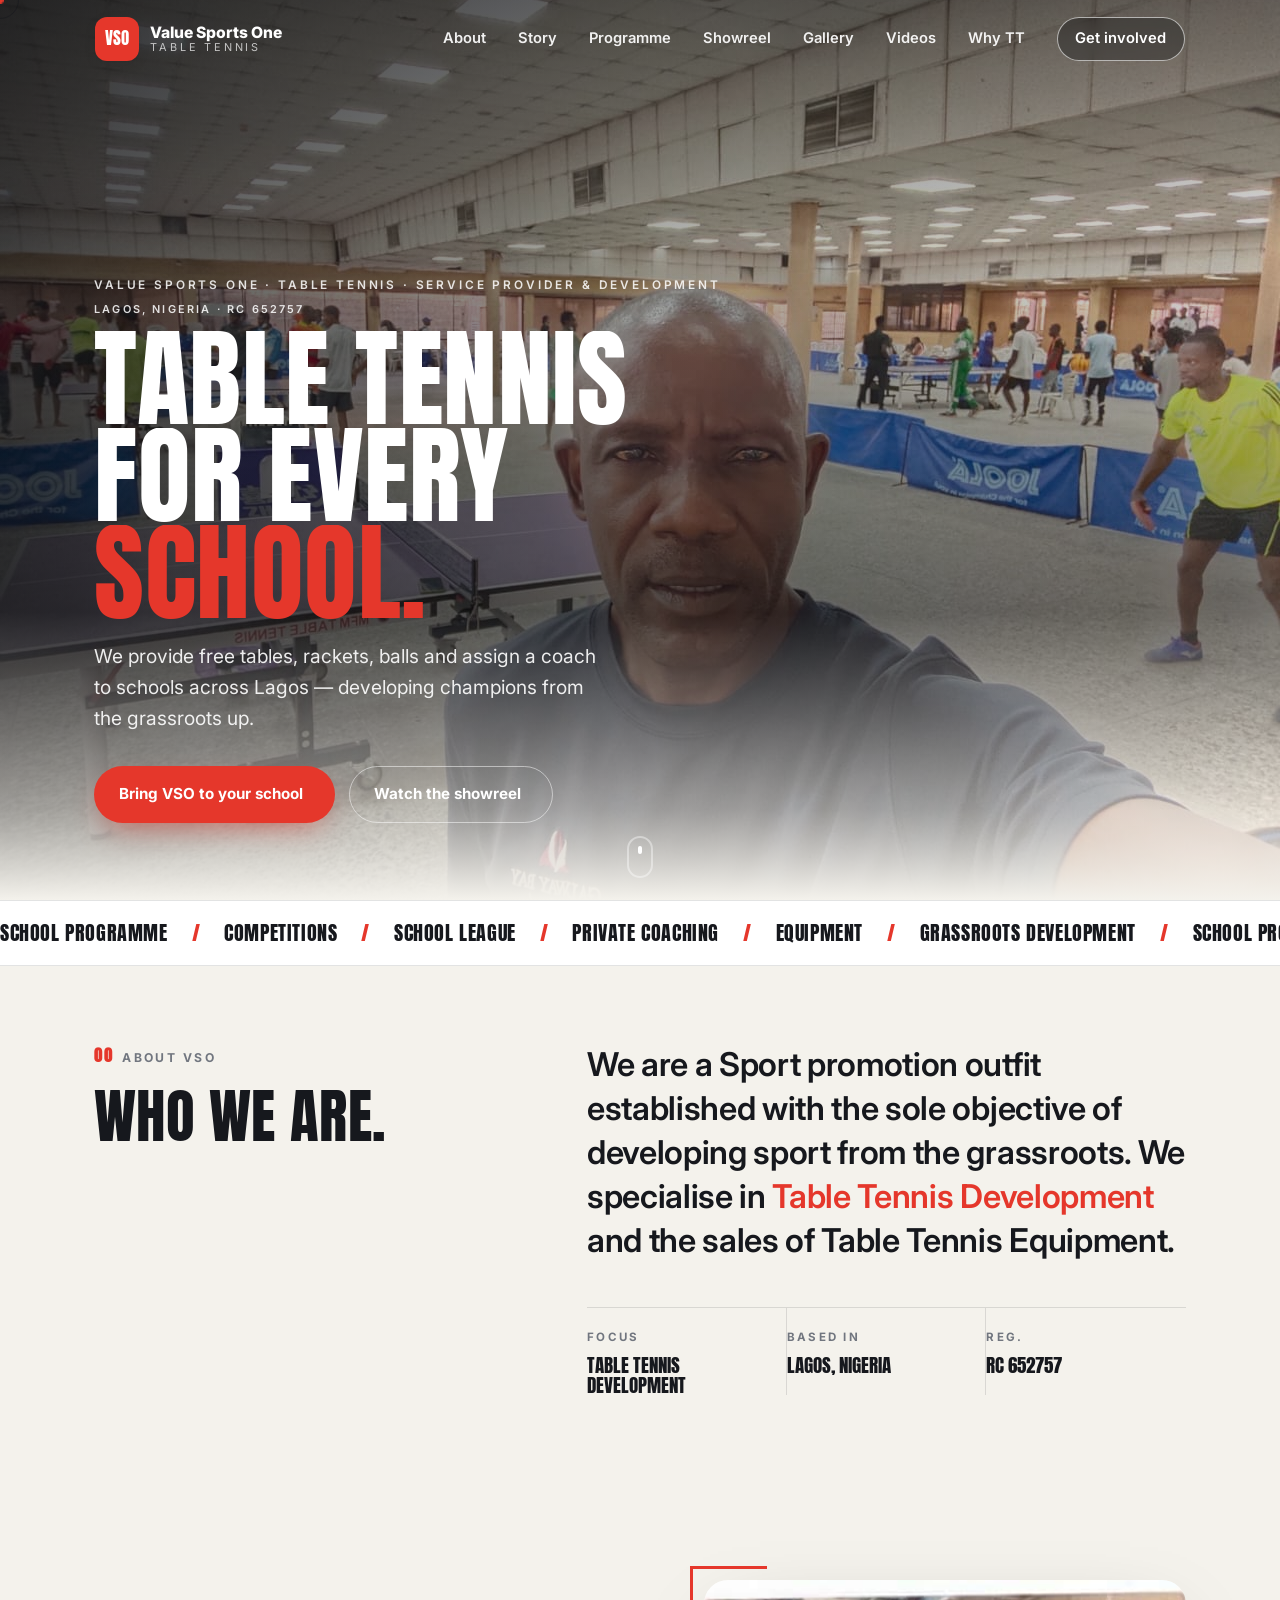
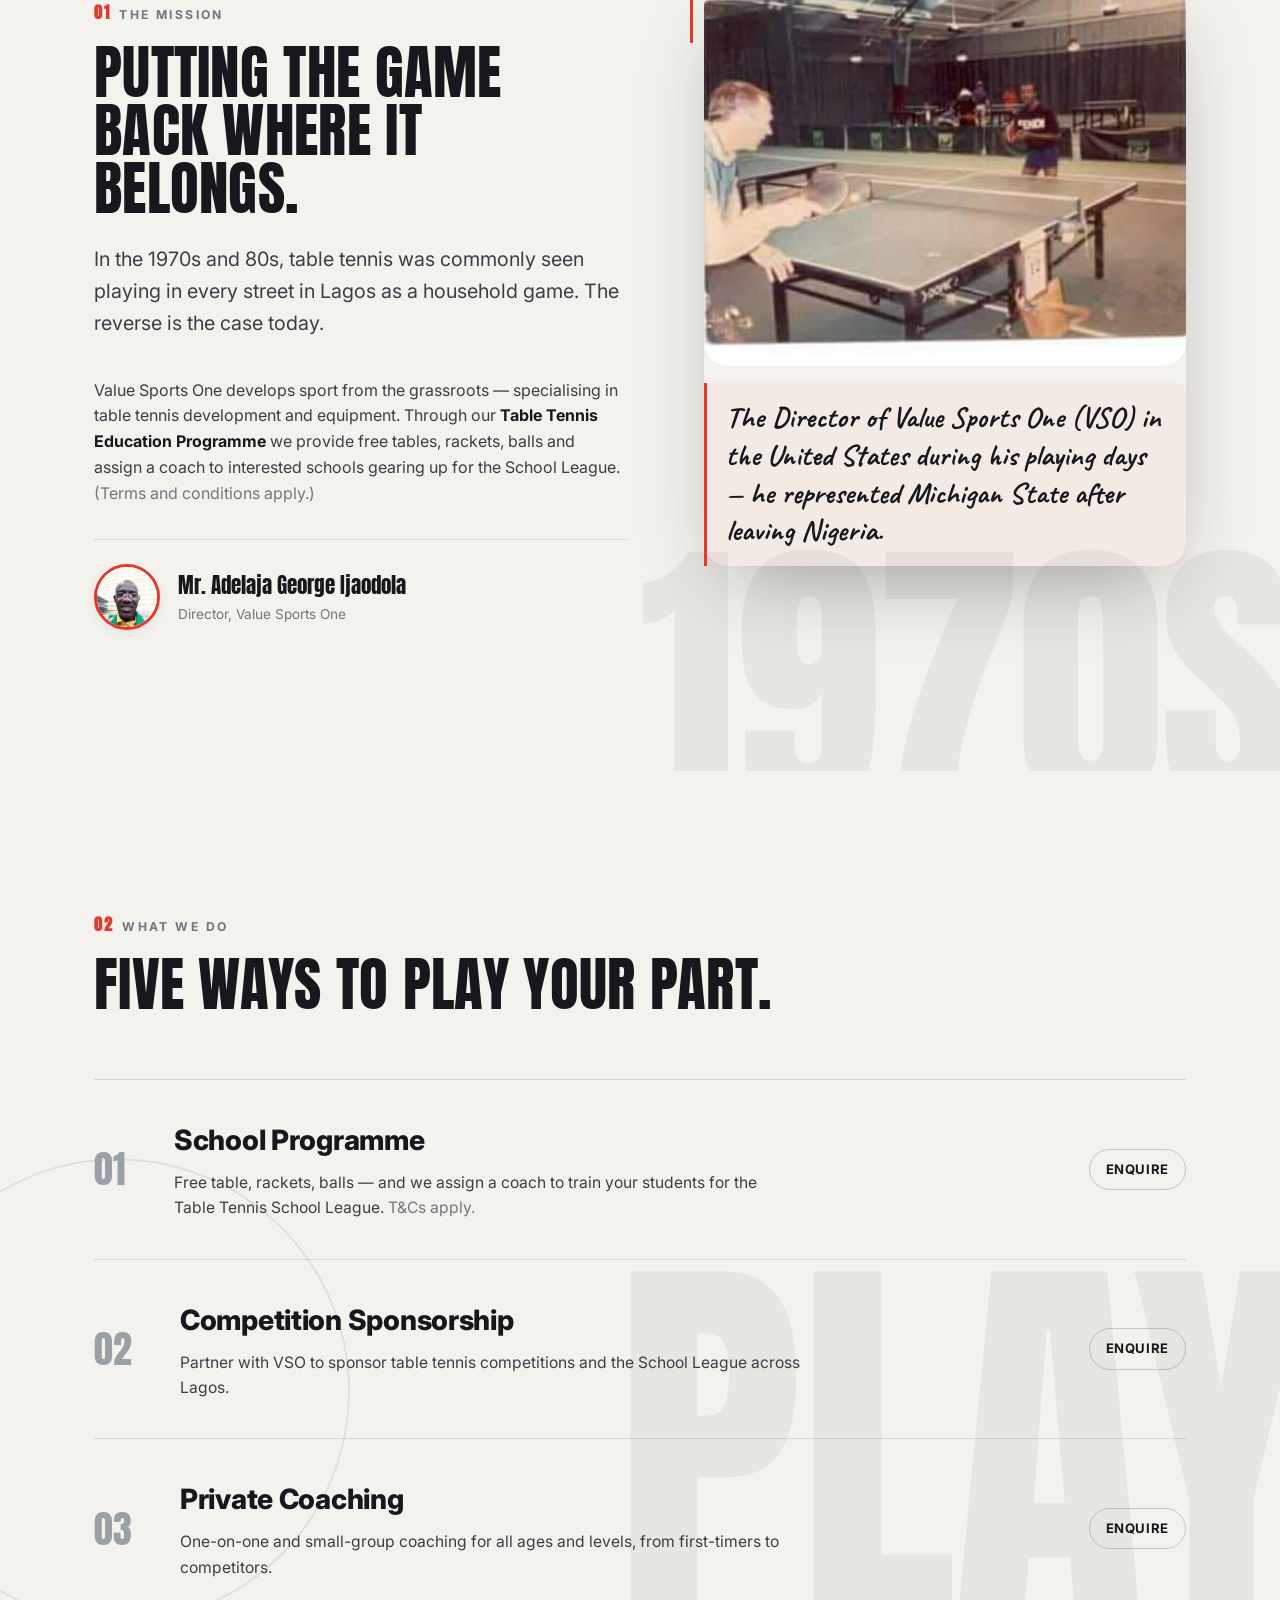
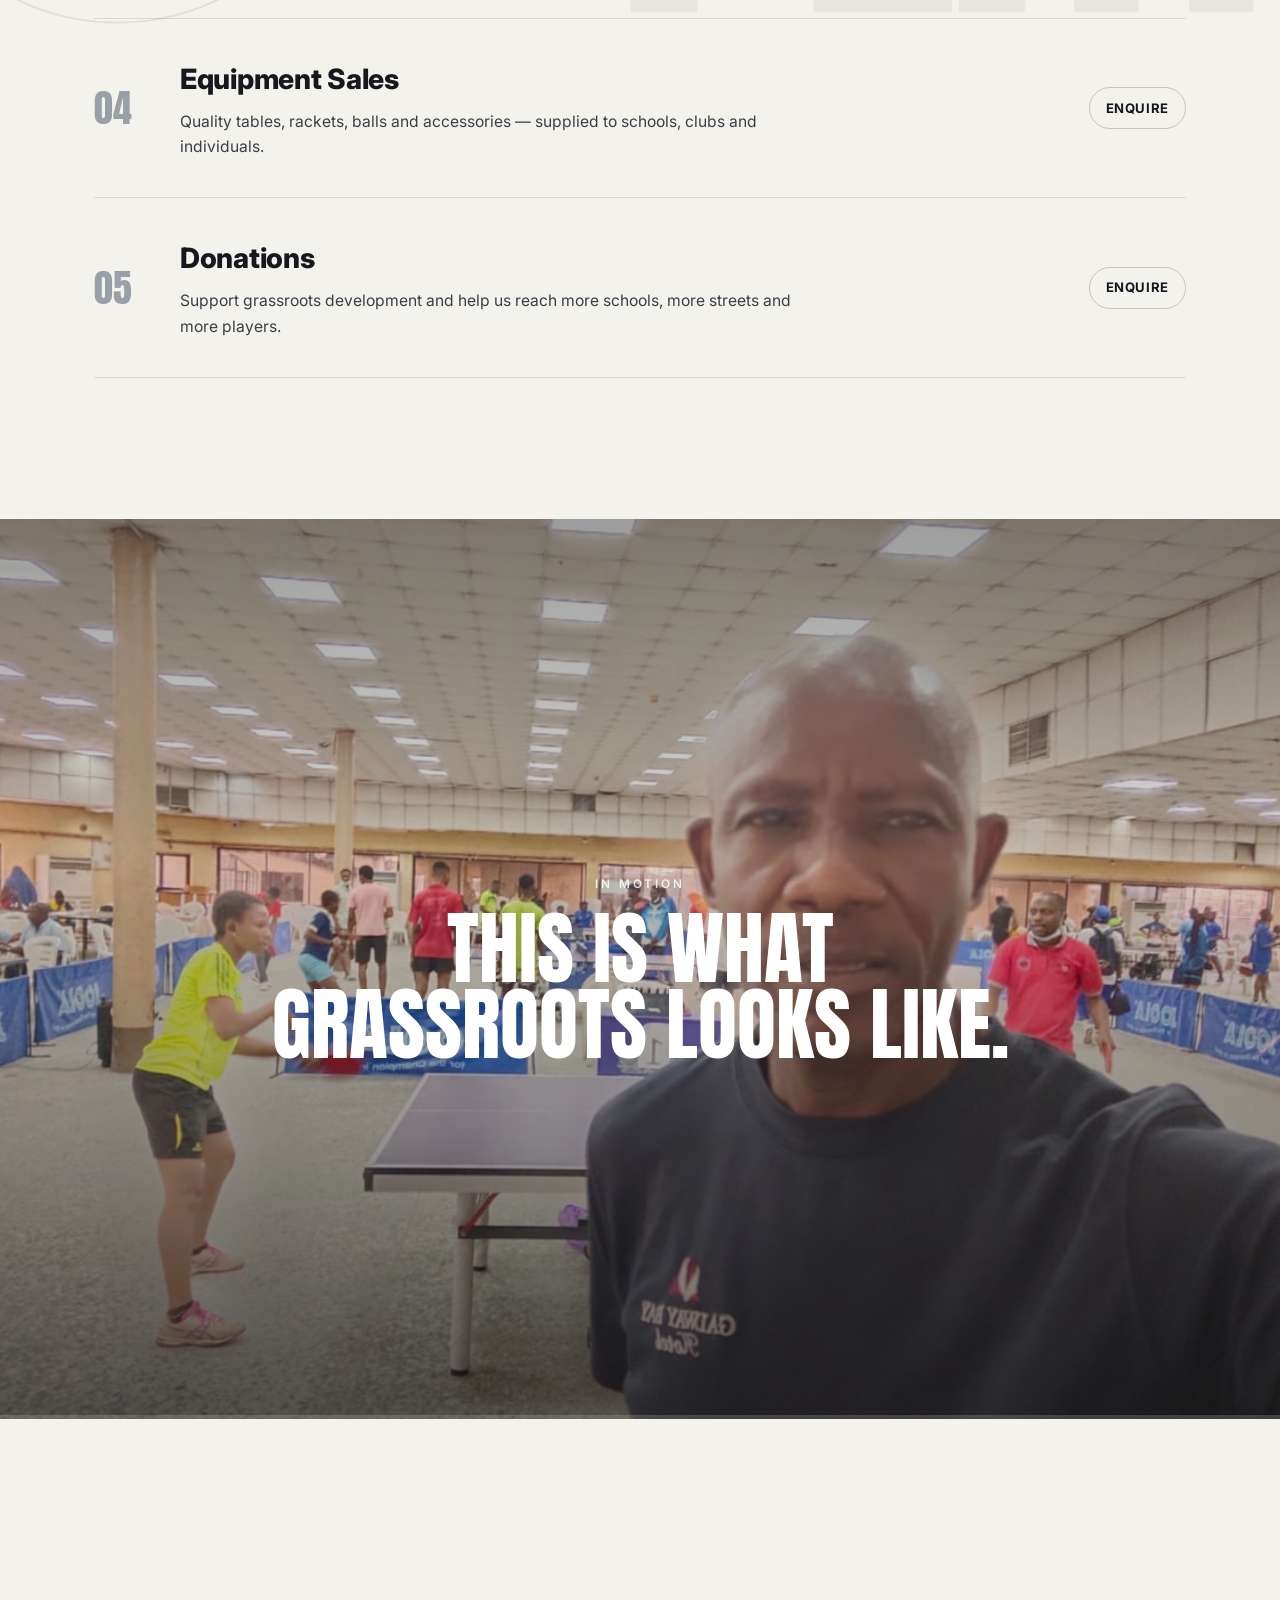
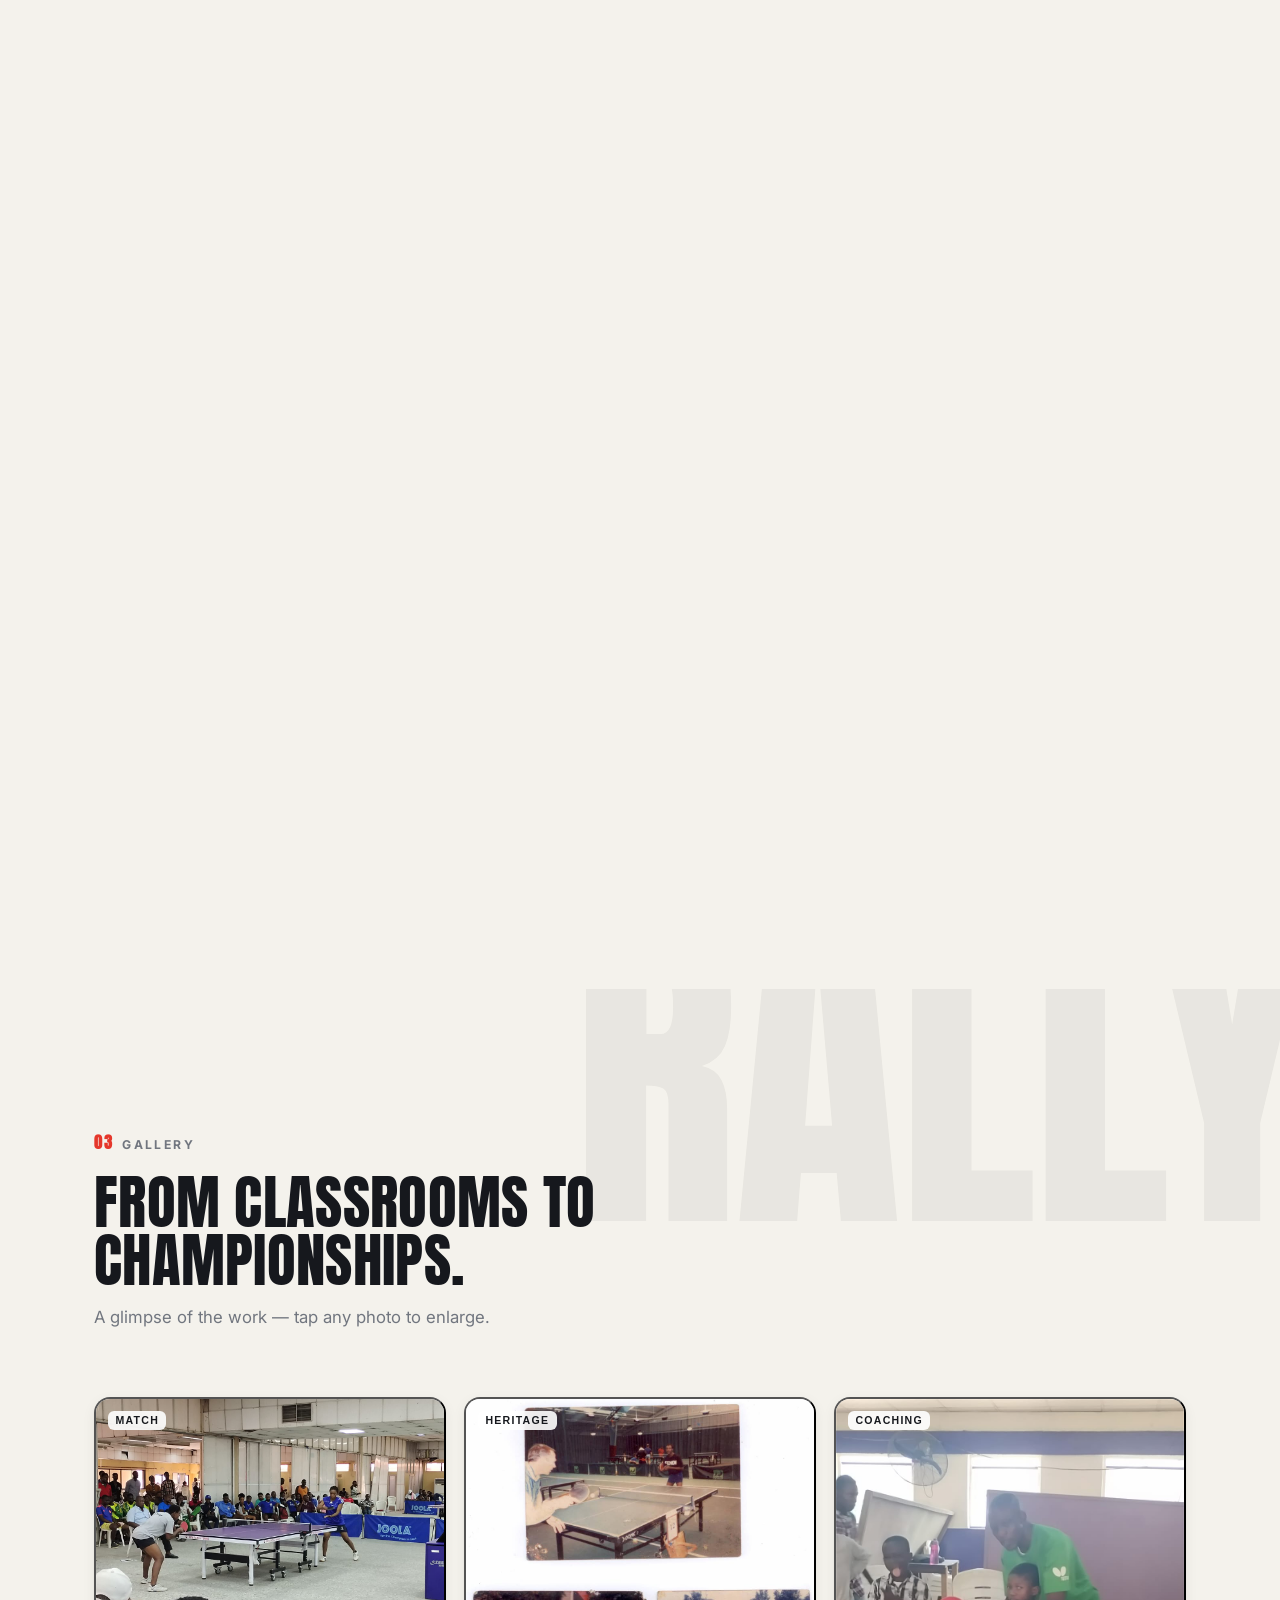
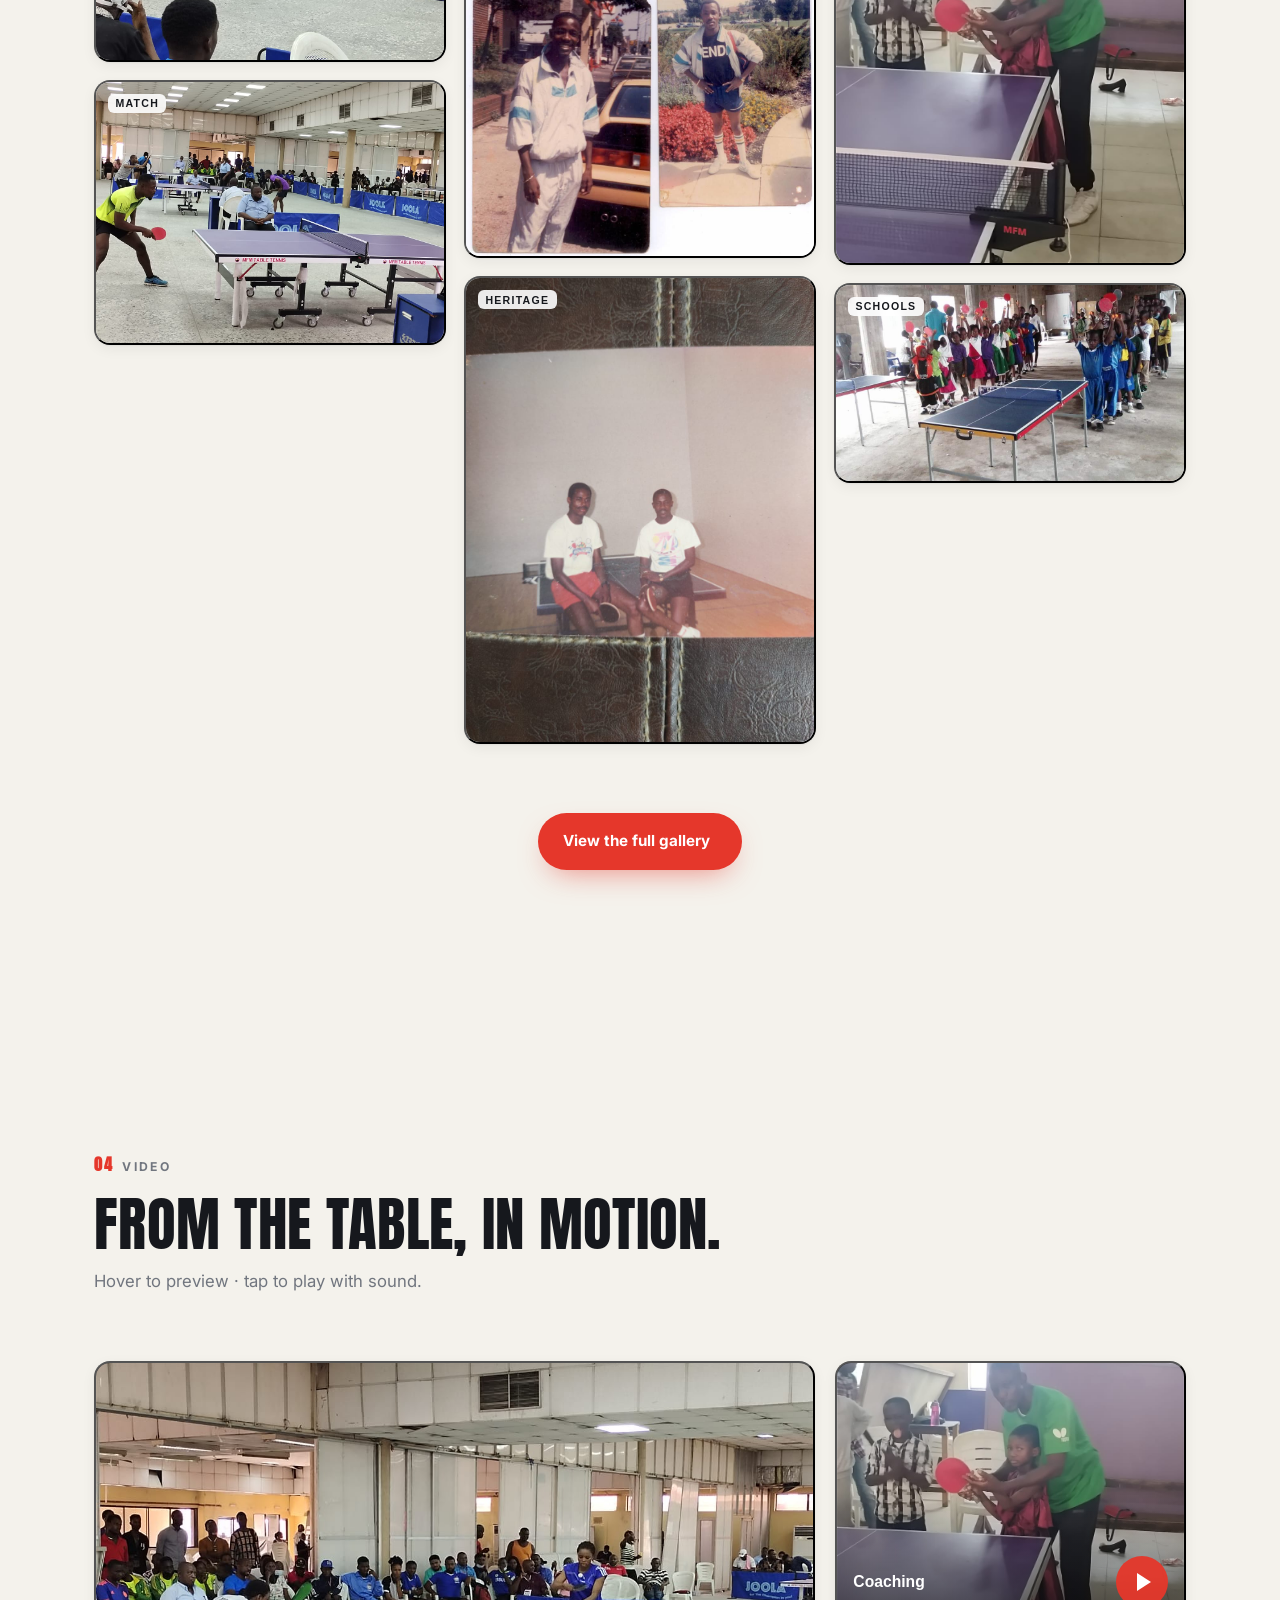
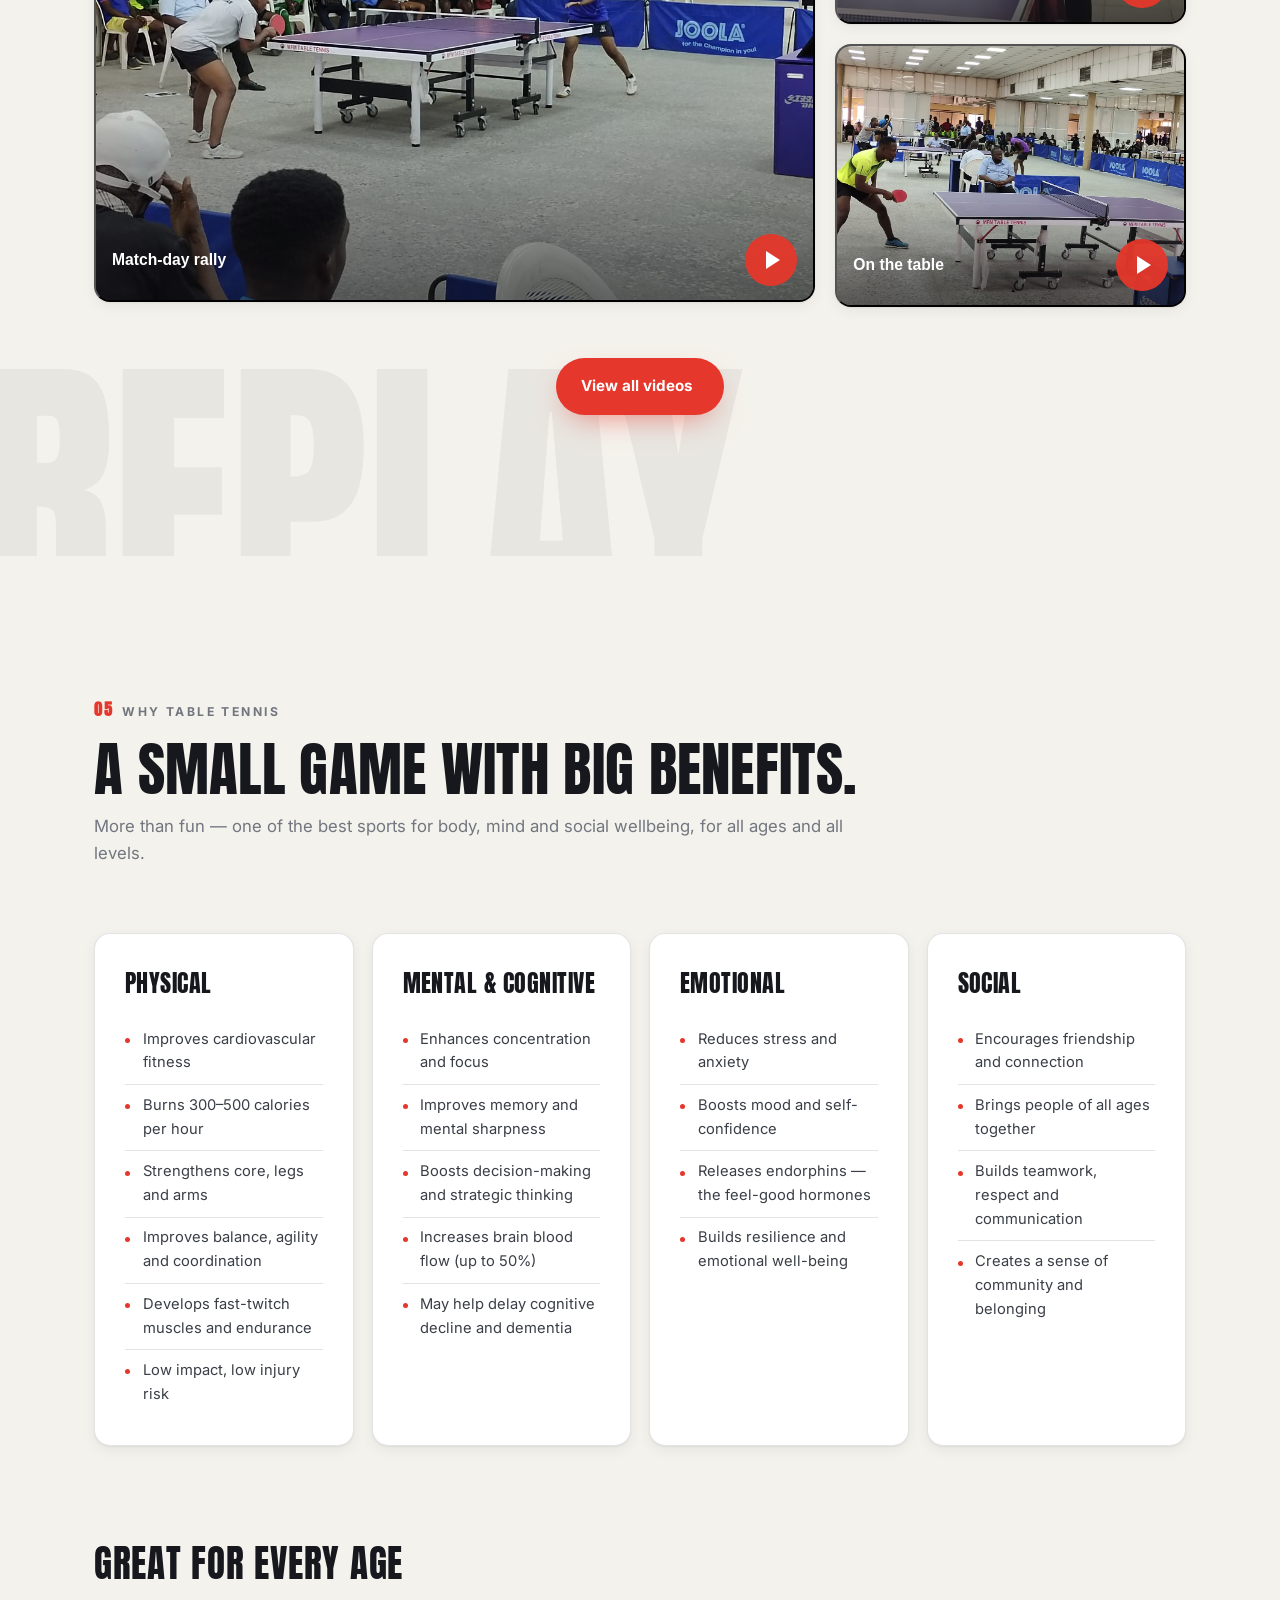
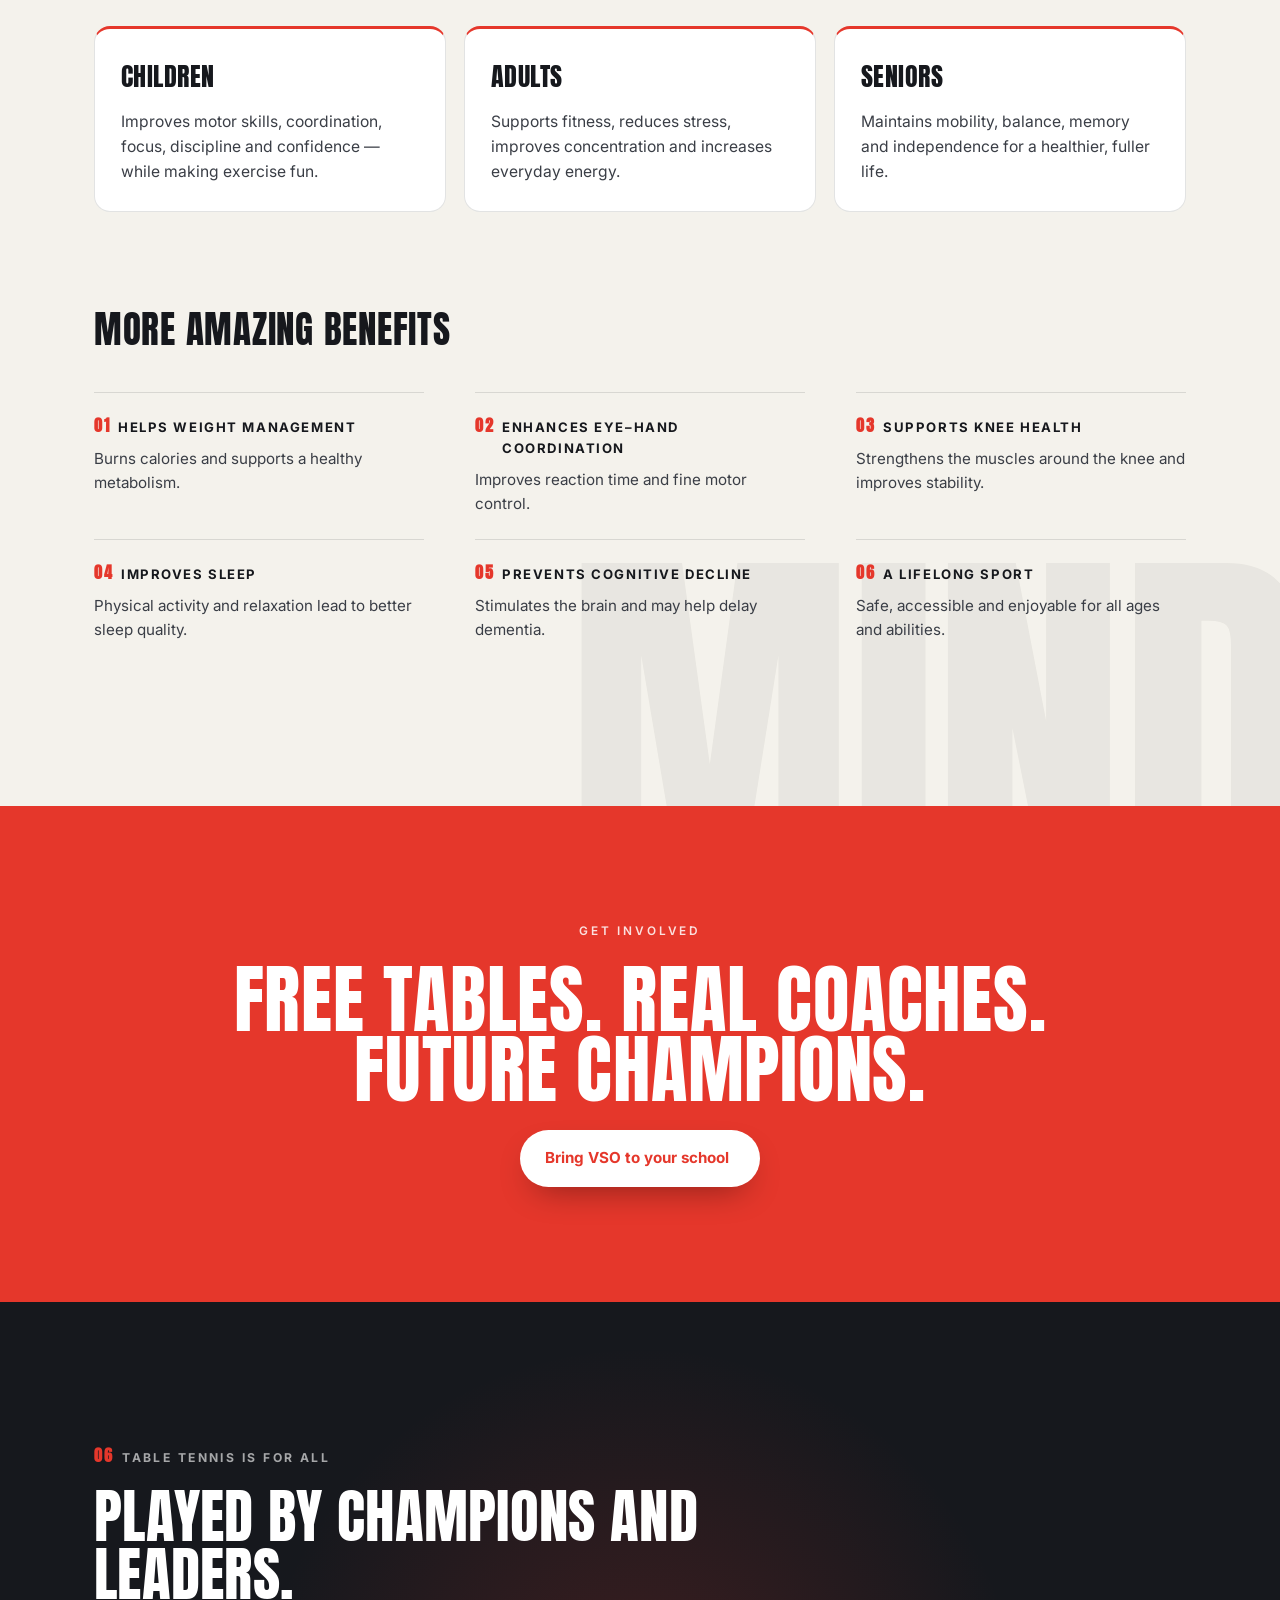
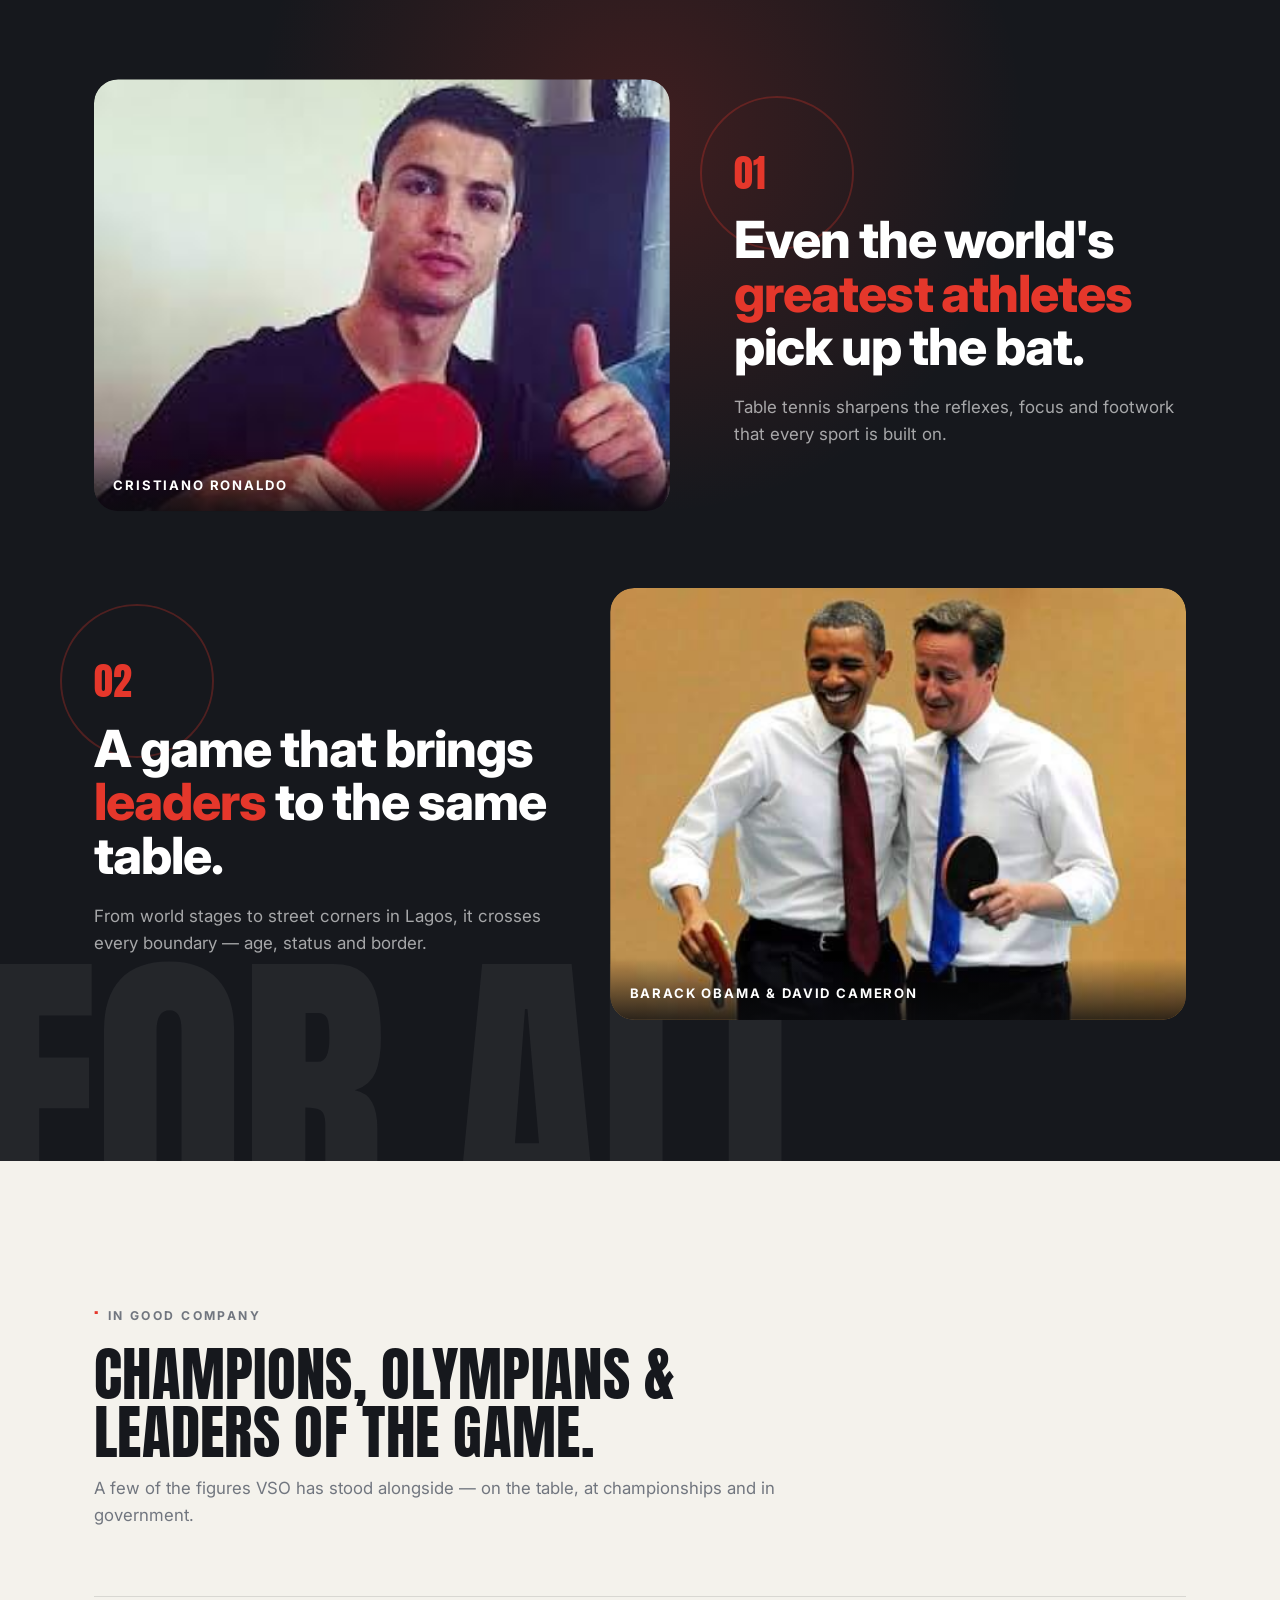
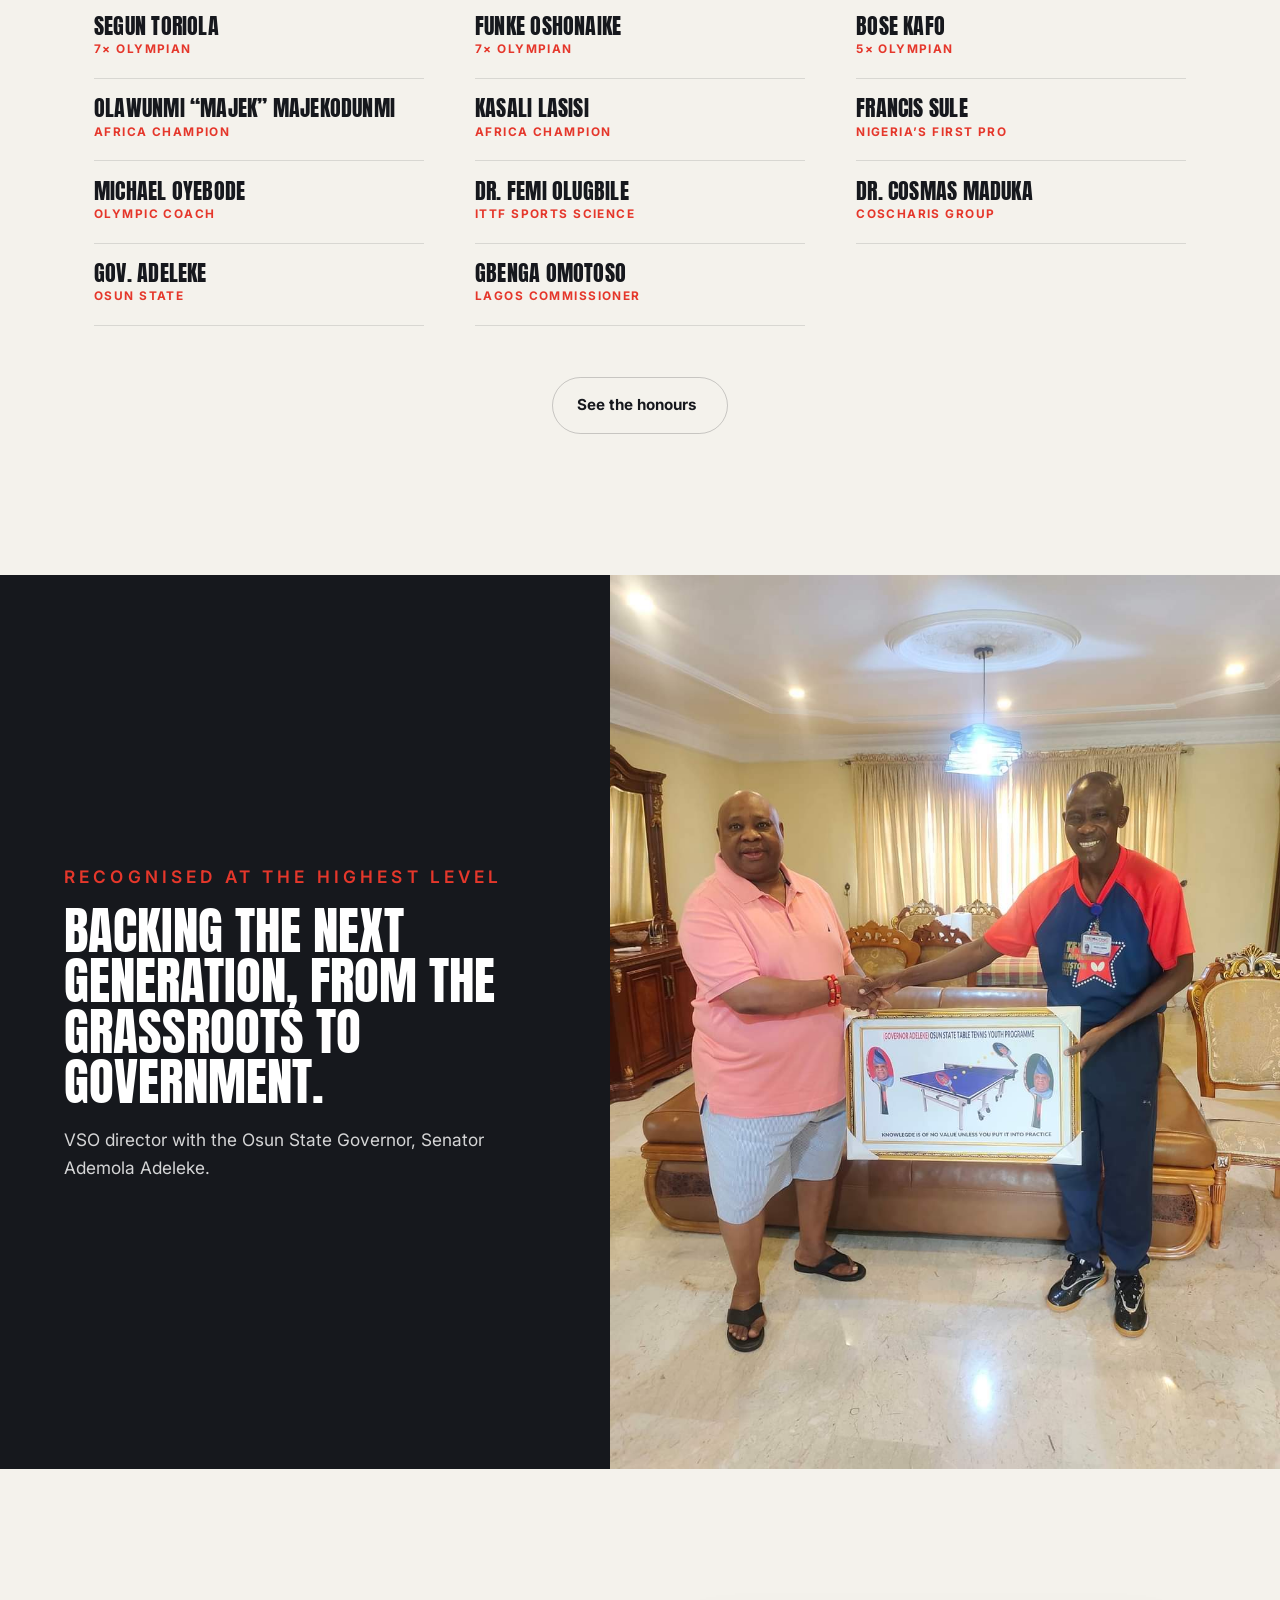
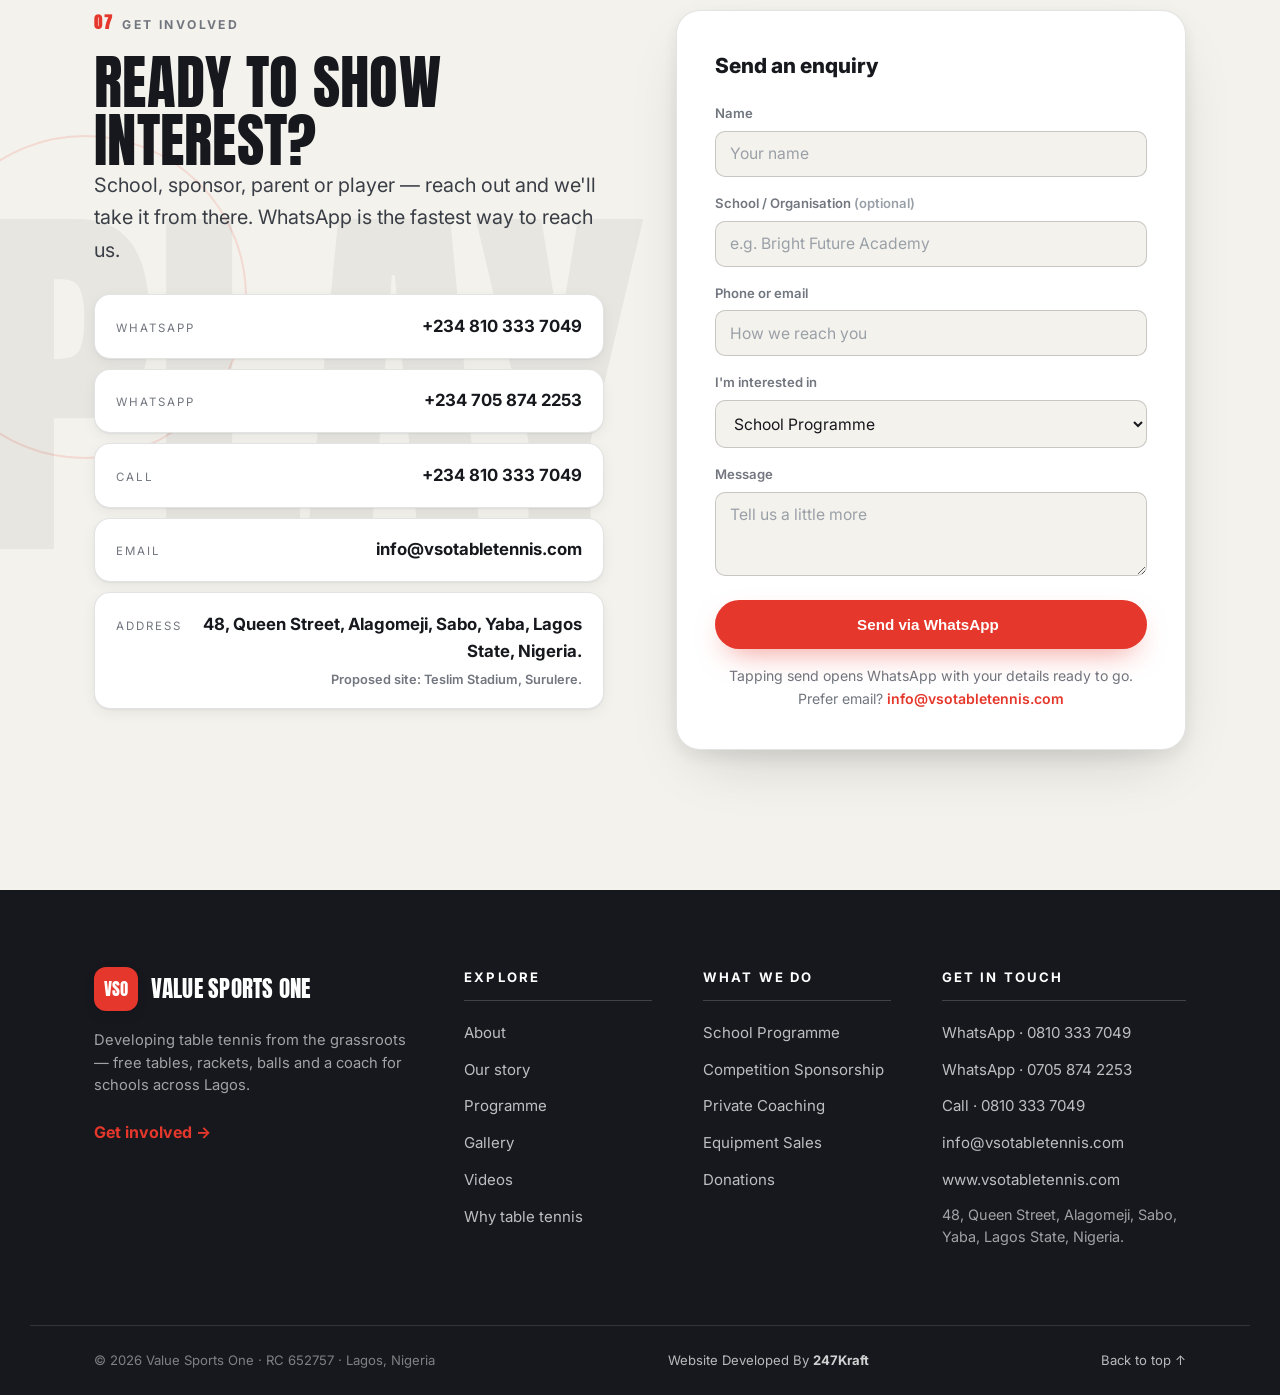
==== commit 7b6f2499: "Add office address (contact, footer, JSON-LD); add Prince Wale Eletu honours photo - Address '48, Qu" ====
--- a/index.html
+++ b/index.html
@@ -36,7 +36,9 @@
   "areaServed": "Lagos, Nigeria",
   "address": {
     "@type": "PostalAddress",
+    "streetAddress": "48 Queen Street, Alagomeji, Sabo, Yaba",
     "addressLocality": "Lagos",
+    "addressRegion": "Lagos",
     "addressCountry": "NG"
   },
   "contactPoint": [
@@ -435,6 +437,7 @@
           <a class="contact-row" href="https://wa.me/2347058742253" target="_blank" rel="noopener"><span class="contact-label">WhatsApp</span><span class="contact-value">+234 705 874 2253</span></a>
           <a class="contact-row" href="tel:+2348103337049"><span class="contact-label">Call</span><span class="contact-value">+234 810 333 7049</span></a>
           <a class="contact-row" href="mailto:info@vsotabletennis.com"><span class="contact-label">Email</span><span class="contact-value">info@vsotabletennis.com</span></a>
+          <a class="contact-row" href="https://www.google.com/maps/search/?api=1&amp;query=48+Queen+Street+Alagomeji+Sabo+Yaba+Lagos" target="_blank" rel="noopener"><span class="contact-label">Address</span><span class="contact-value">48, Queen Street, Alagomeji, Sabo, Yaba, Lagos State, Nigeria. <span class="contact-note">Proposed site: Teslim Stadium, Surulere.</span></span></a>
         </div>
       </div>
       <form class="contact-form" data-reveal action="mailto:info@vsotabletennis.com" method="post" enctype="text/plain">
@@ -496,6 +499,7 @@
         <li><a href="tel:+2348103337049">Call · 0810 333 7049</a></li>
         <li><a href="mailto:info@vsotabletennis.com">info@vsotabletennis.com</a></li>
         <li><a href="https://www.vsotabletennis.com">www.vsotabletennis.com</a></li>
+        <li class="footer-address">48, Queen Street, Alagomeji, Sabo, Yaba, Lagos State, Nigeria.</li>
       </ul>
     </div>
   </div>
--- a/styles-light.css
+++ b/styles-light.css
@@ -442,7 +442,9 @@
 .contact-row { display: flex; align-items: baseline; justify-content: space-between; gap: 1rem; padding: 1.1rem 1.3rem; background: var(--surface); border: 1px solid var(--line); border-radius: var(--radius); box-shadow: var(--sh-sm); transition: border-color .25s, transform .32s var(--pop), box-shadow .3s; }
 .contact-row:hover { border-color: var(--red); transform: translateX(8px) scale(1.02); box-shadow: var(--sh-md); }
 .contact-label { font-size: .72rem; letter-spacing: .18em; text-transform: uppercase; color: var(--muted); }
-.contact-value { font-weight: 700; font-size: 1.05rem; }
+.contact-value { font-weight: 700; font-size: 1.05rem; text-align: right; }
+.contact-note { display: block; margin-top: .3rem; font-size: .8rem; font-weight: 600; color: var(--muted); }
+.footer-address { color: rgba(255,255,255,.6); font-size: .9rem; line-height: 1.55; }
 .contact-form { background: var(--surface); border: 1px solid var(--line); border-radius: var(--radius-lg); padding: clamp(24px, 3vw, 38px); box-shadow: var(--sh-md); }
 .contact-form h3 { font-size: 1.3rem; font-weight: 800; margin-bottom: 1.3rem; }
 .contact-form label { display: block; margin-bottom: 1rem; }
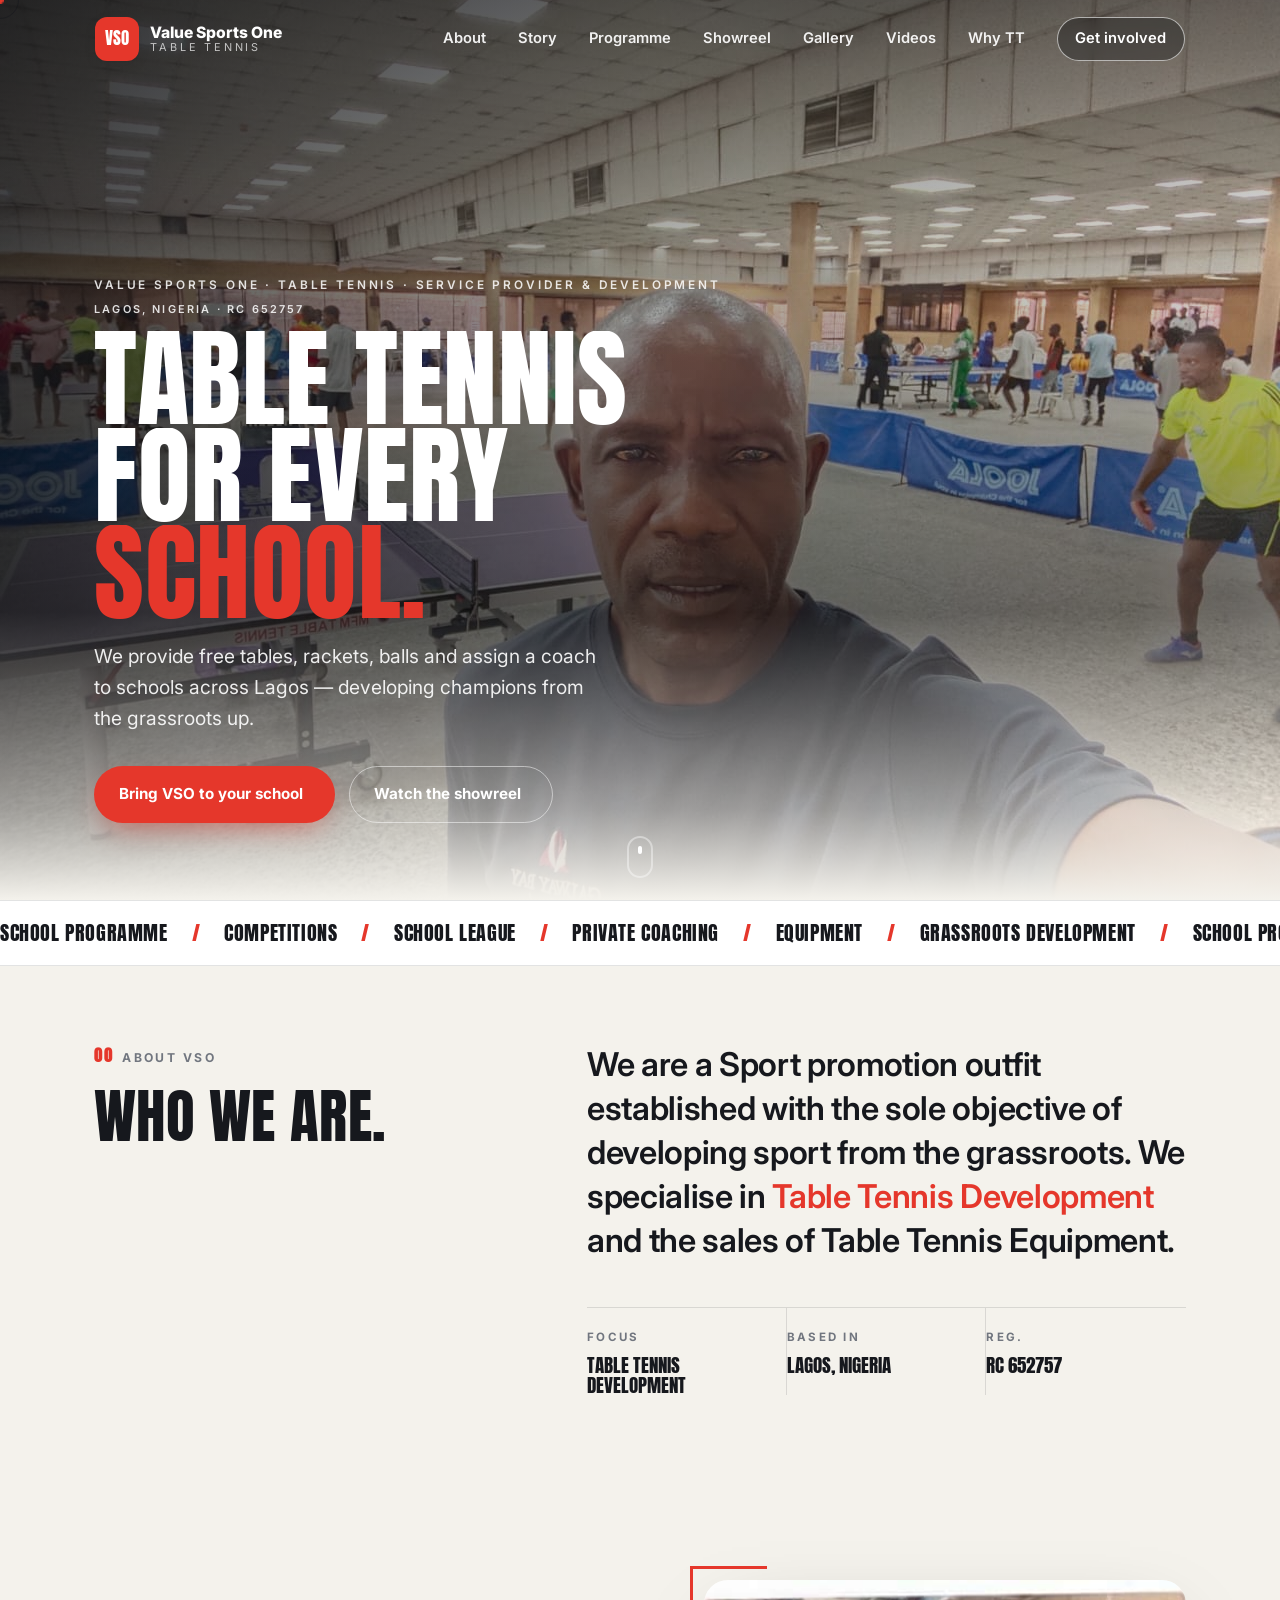
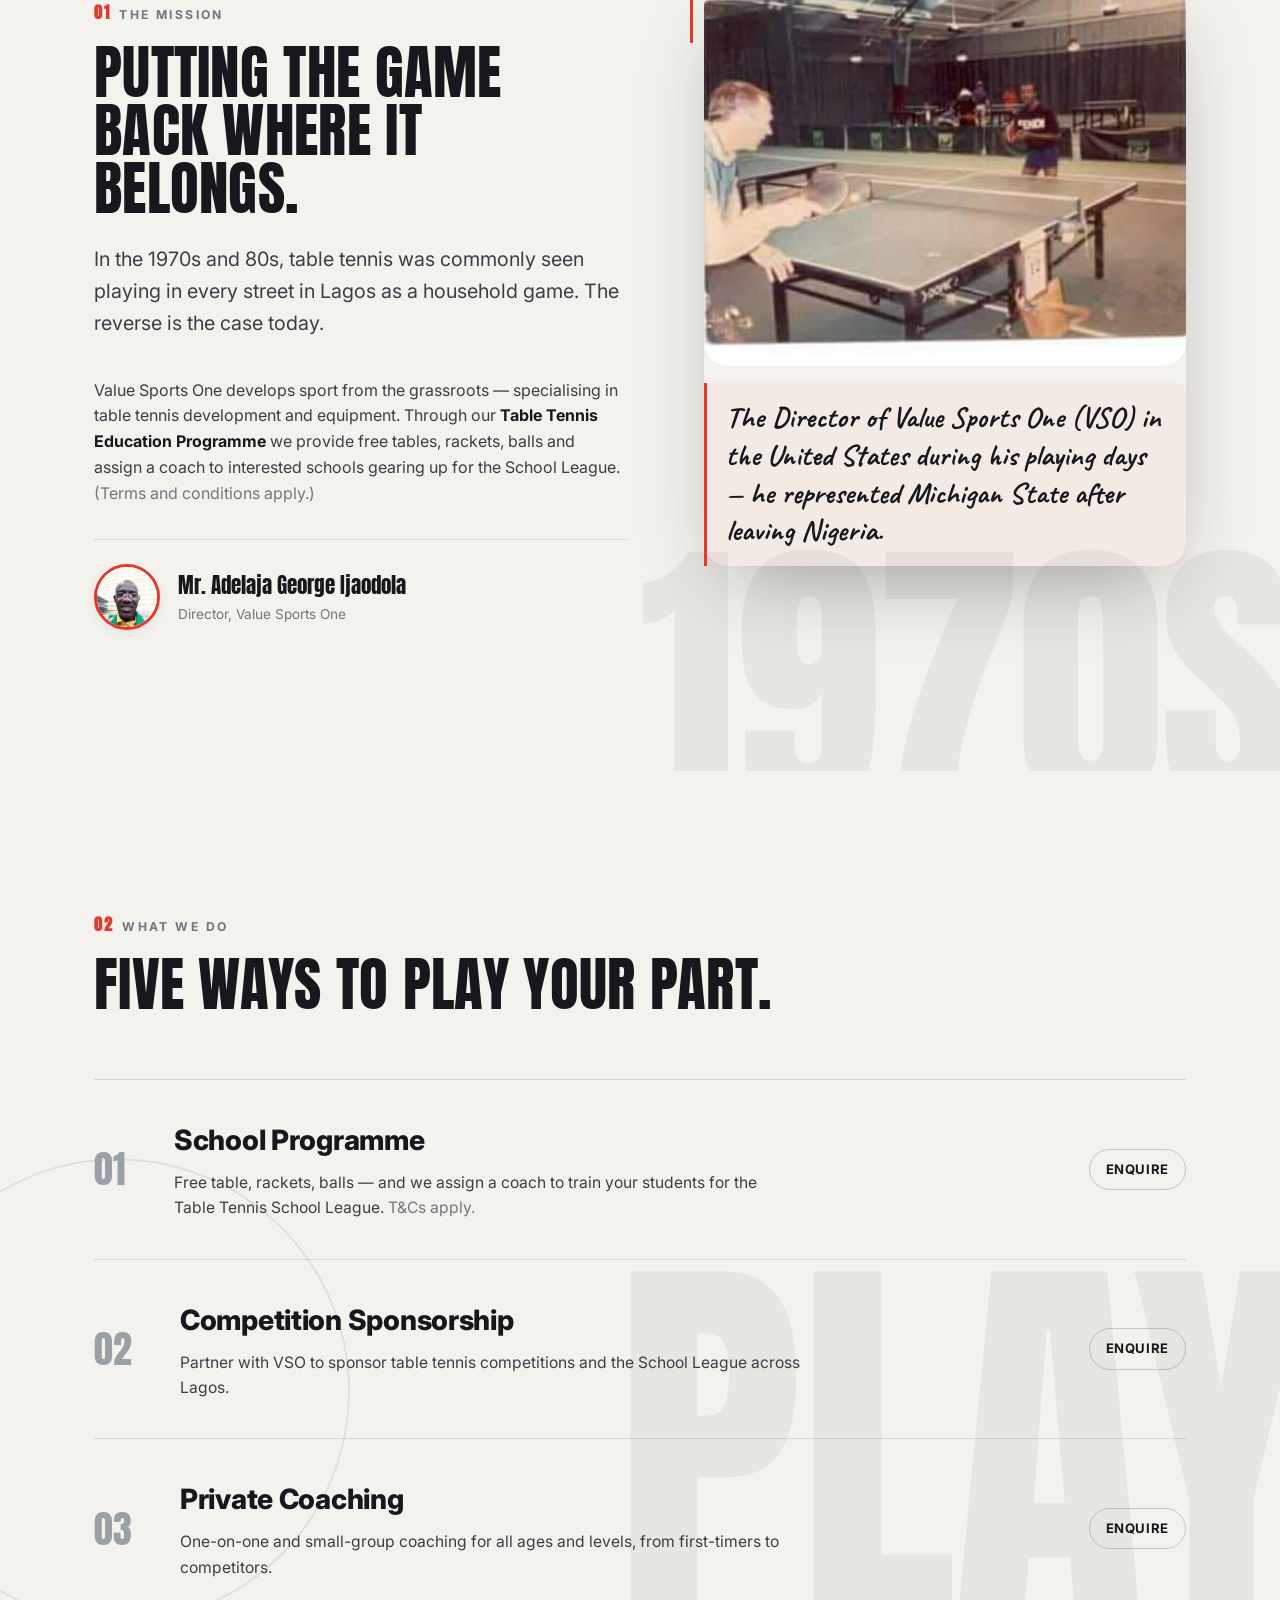
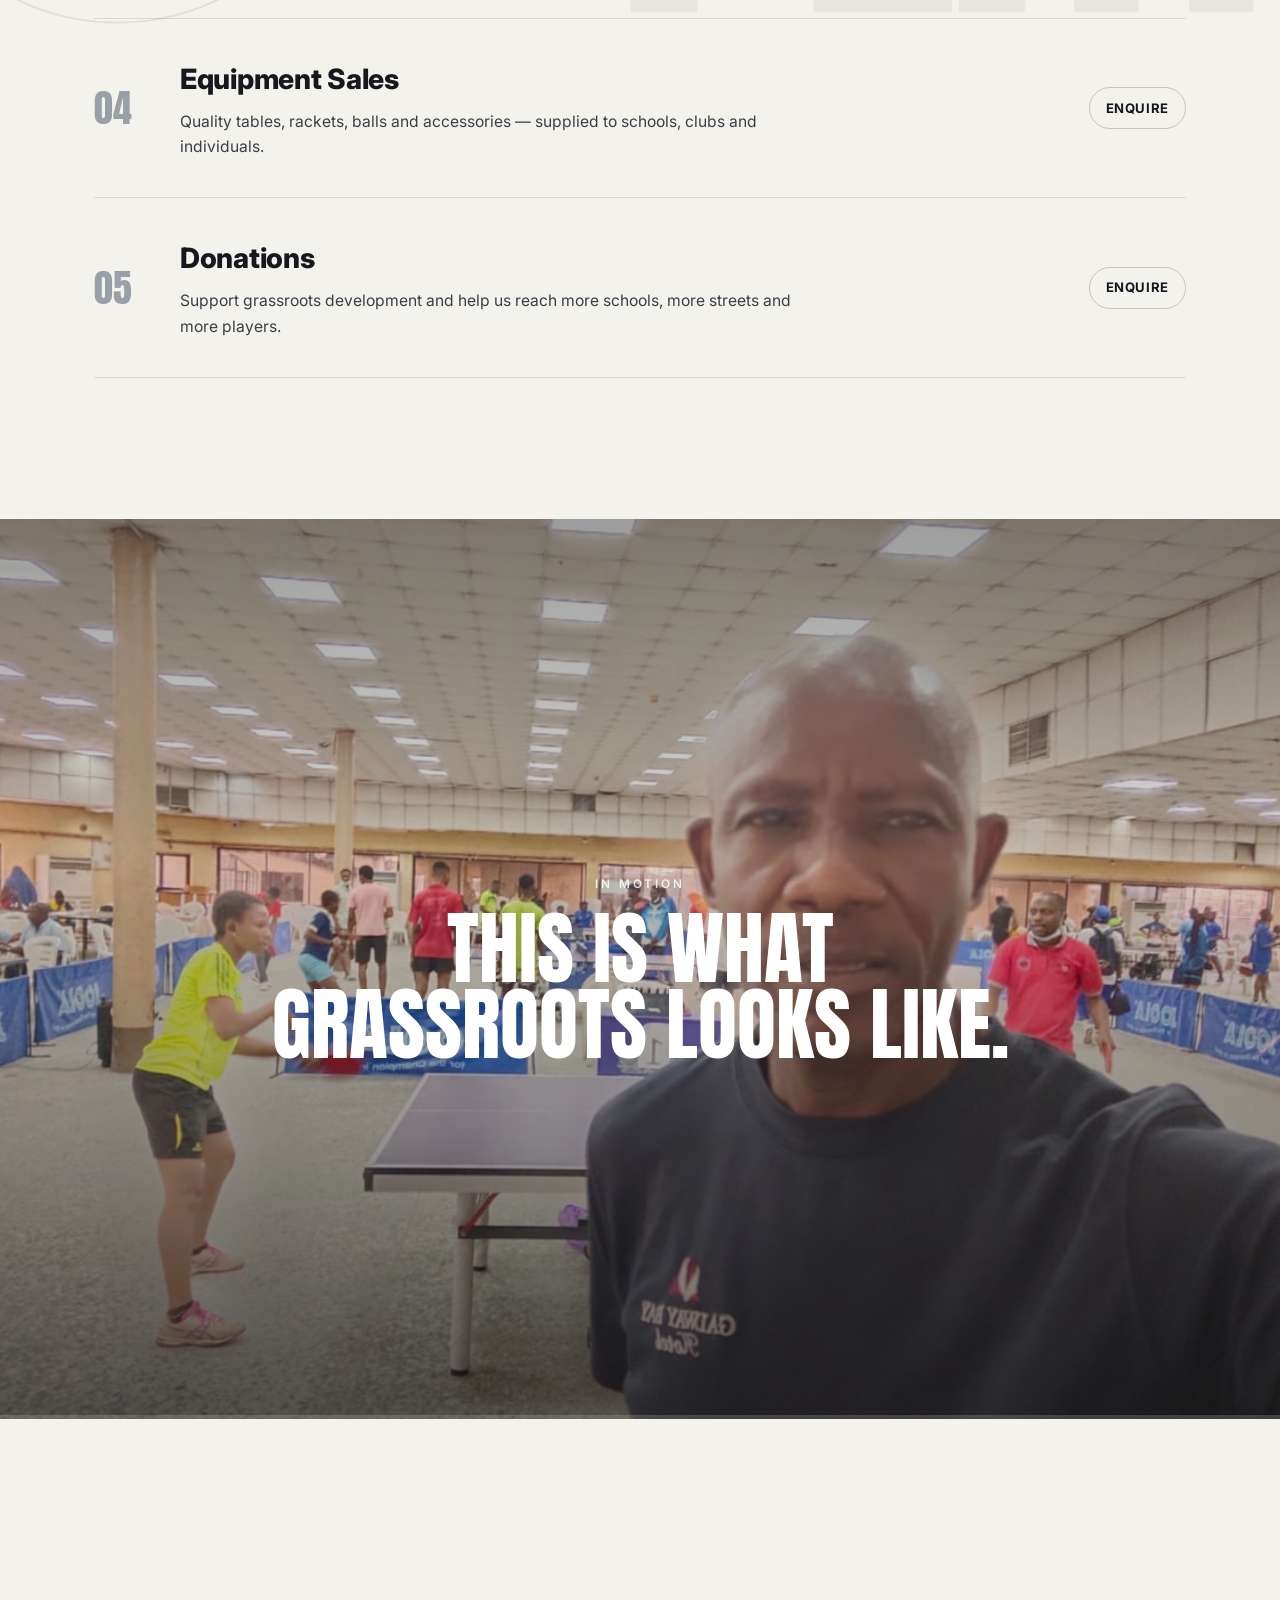
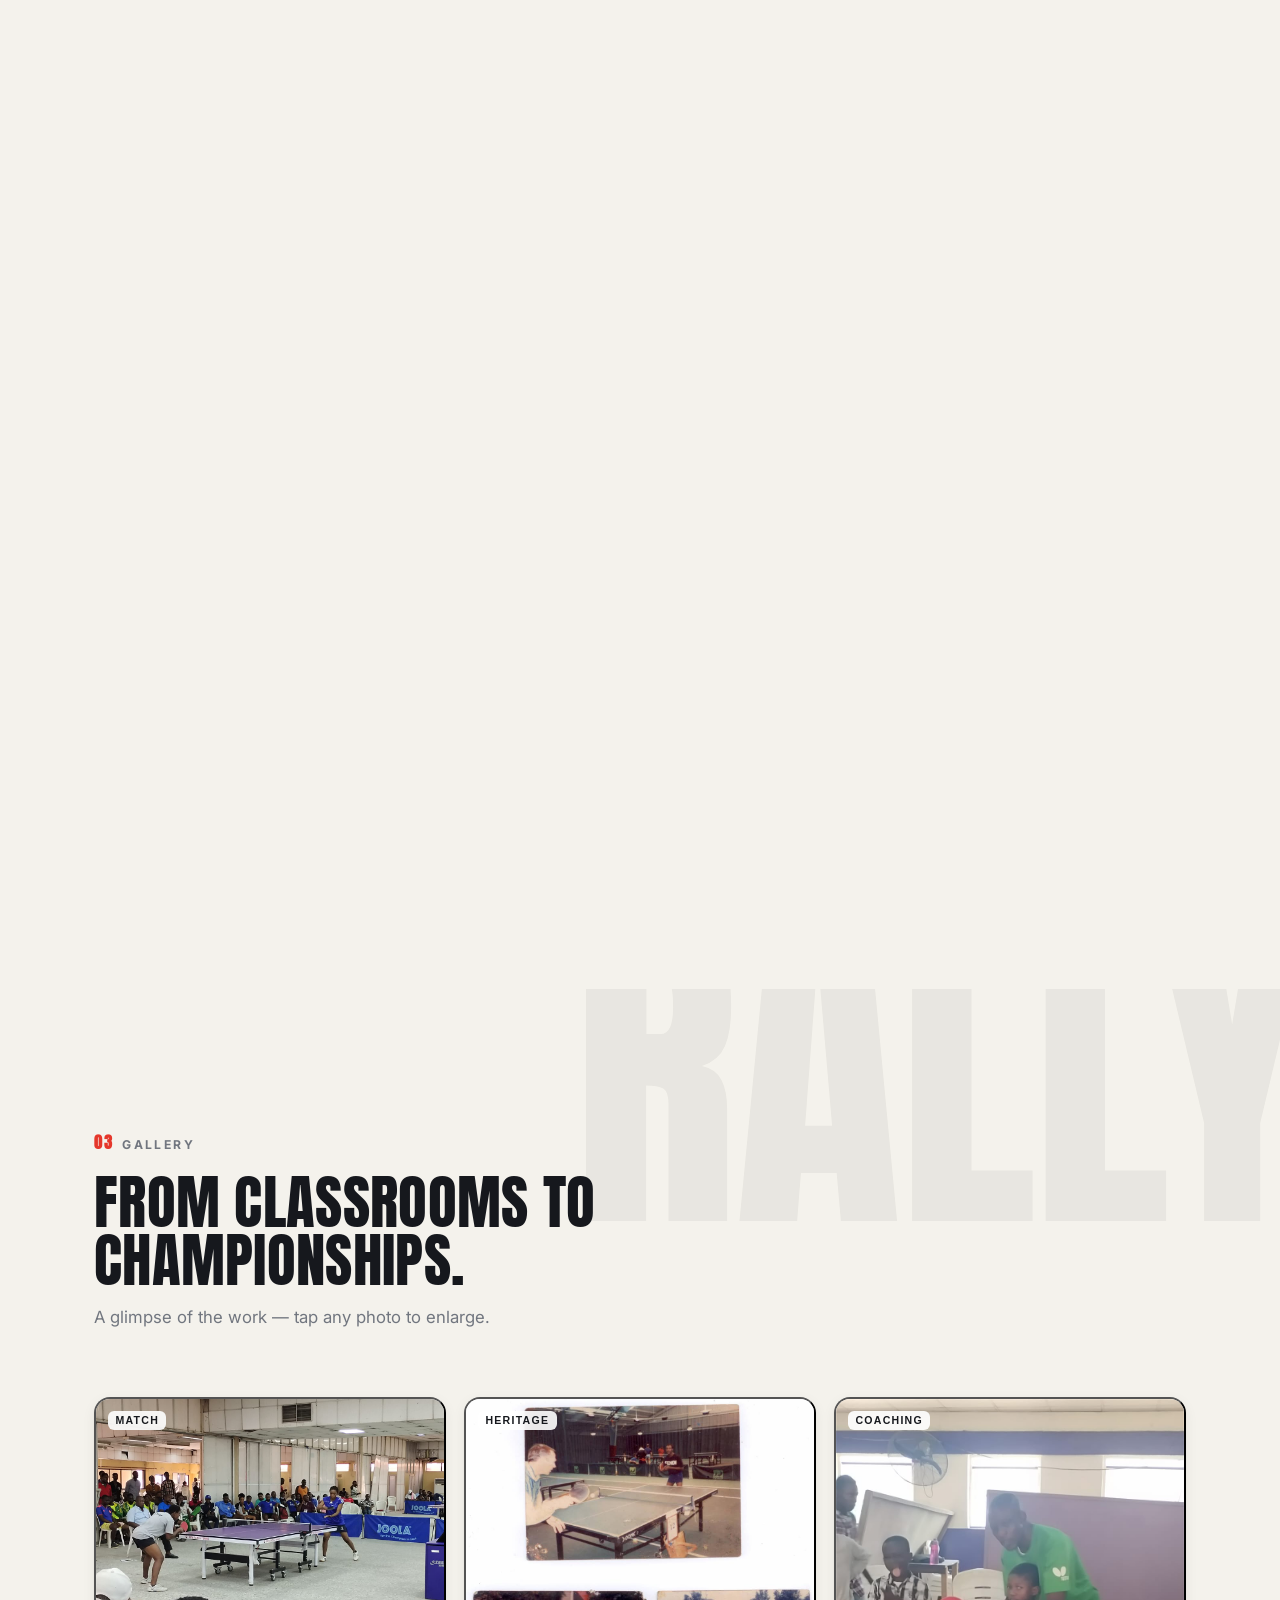
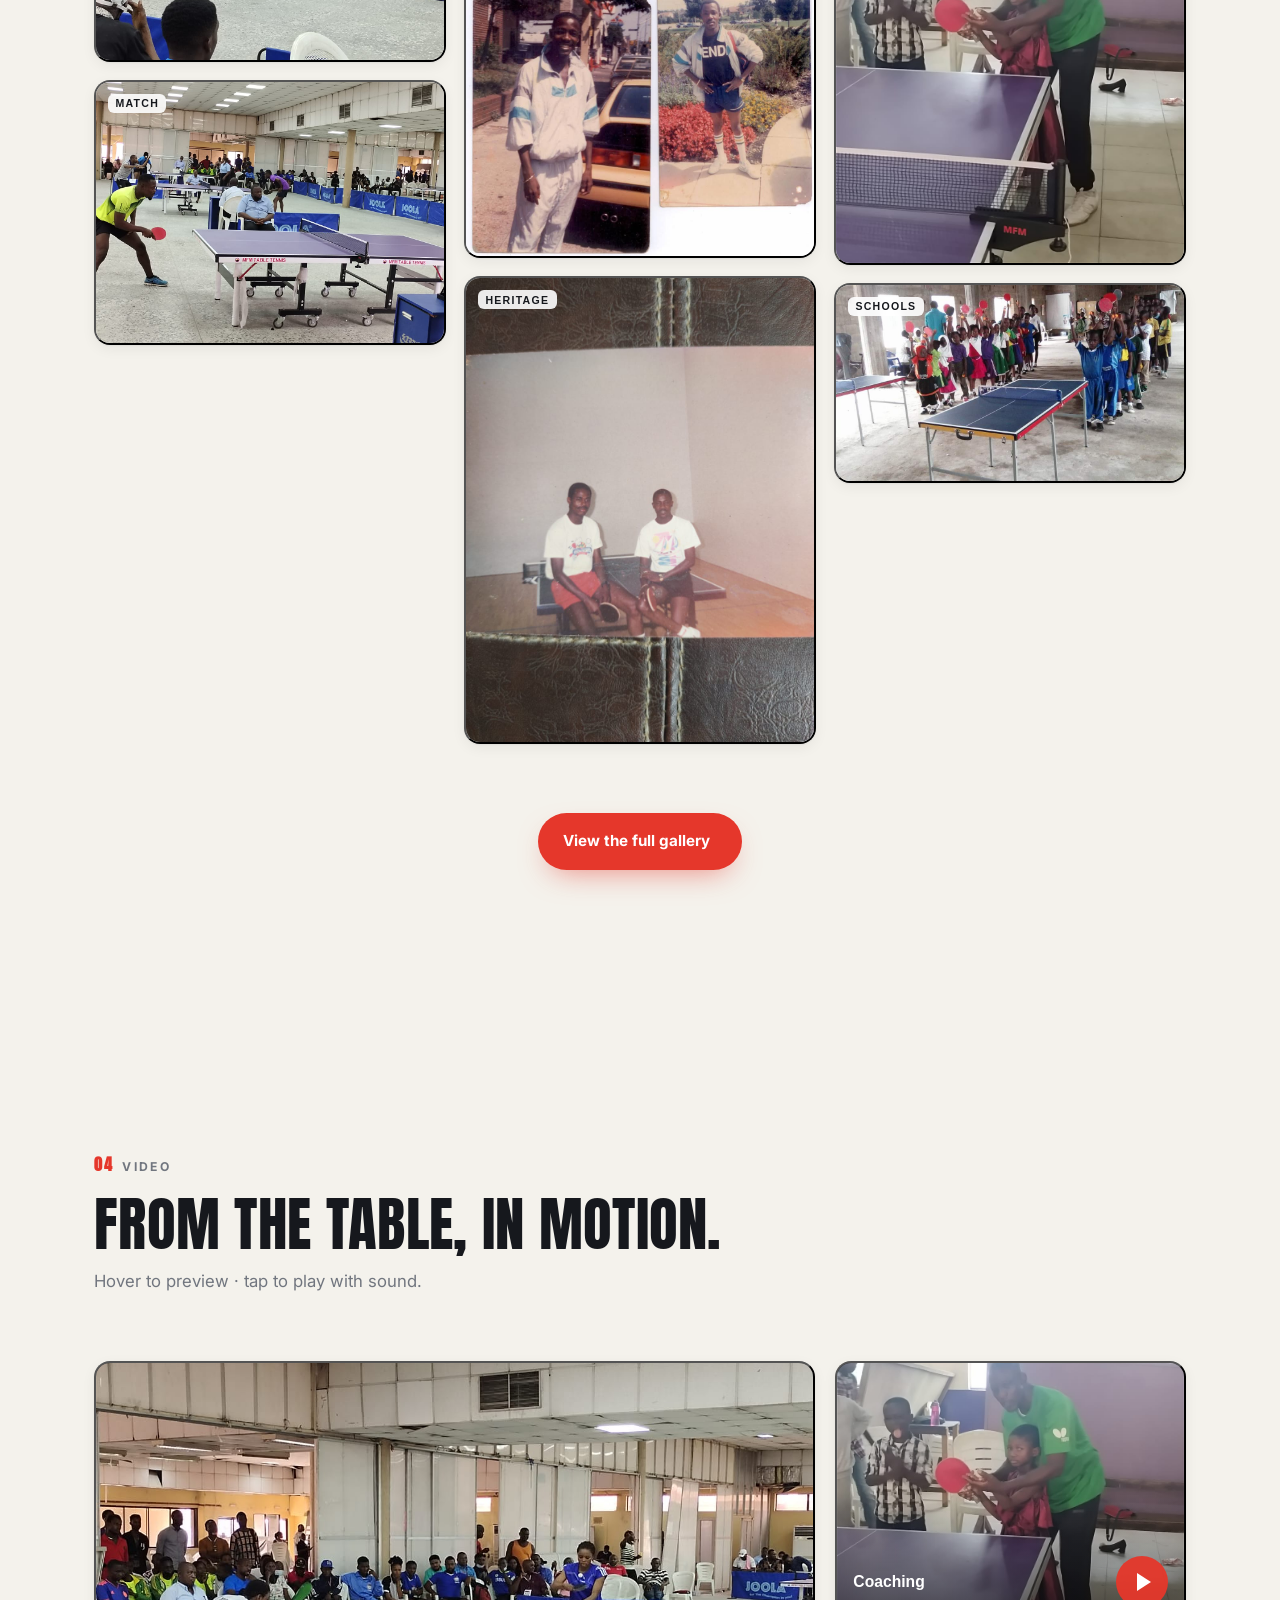
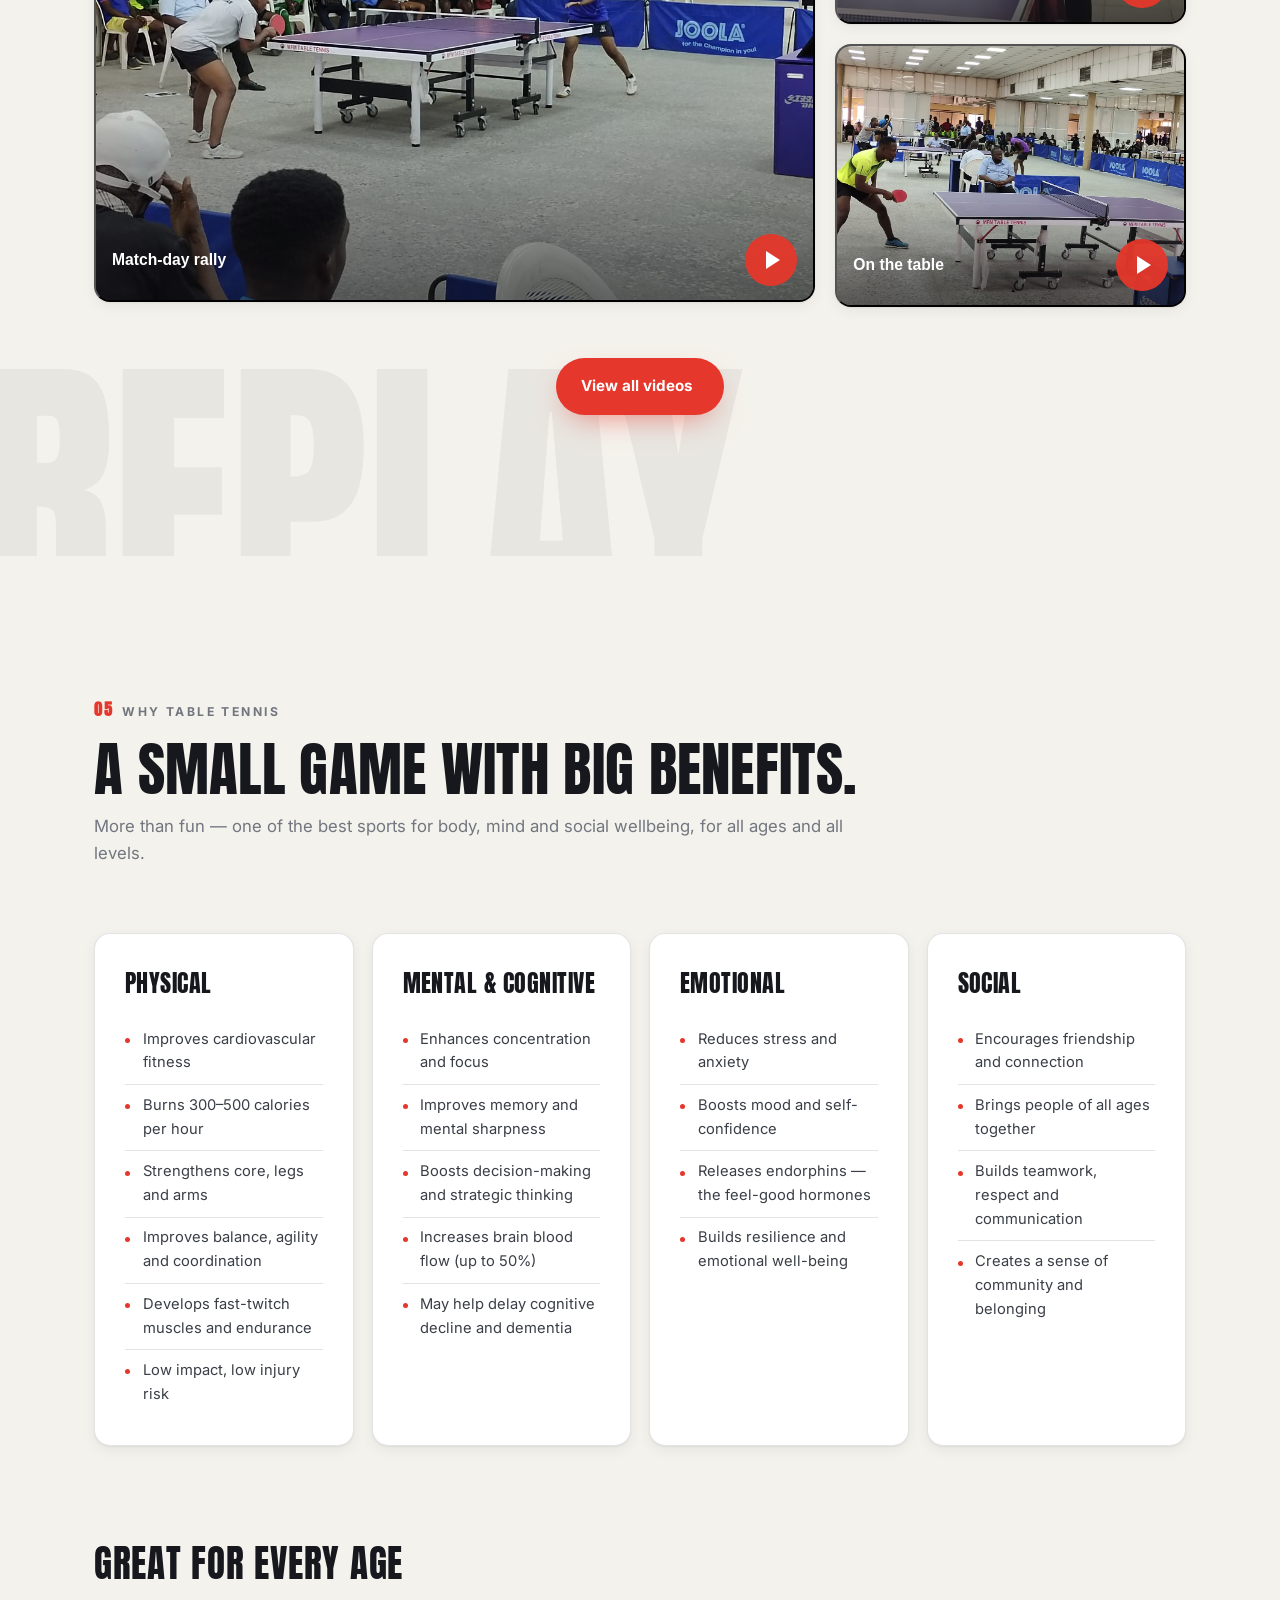
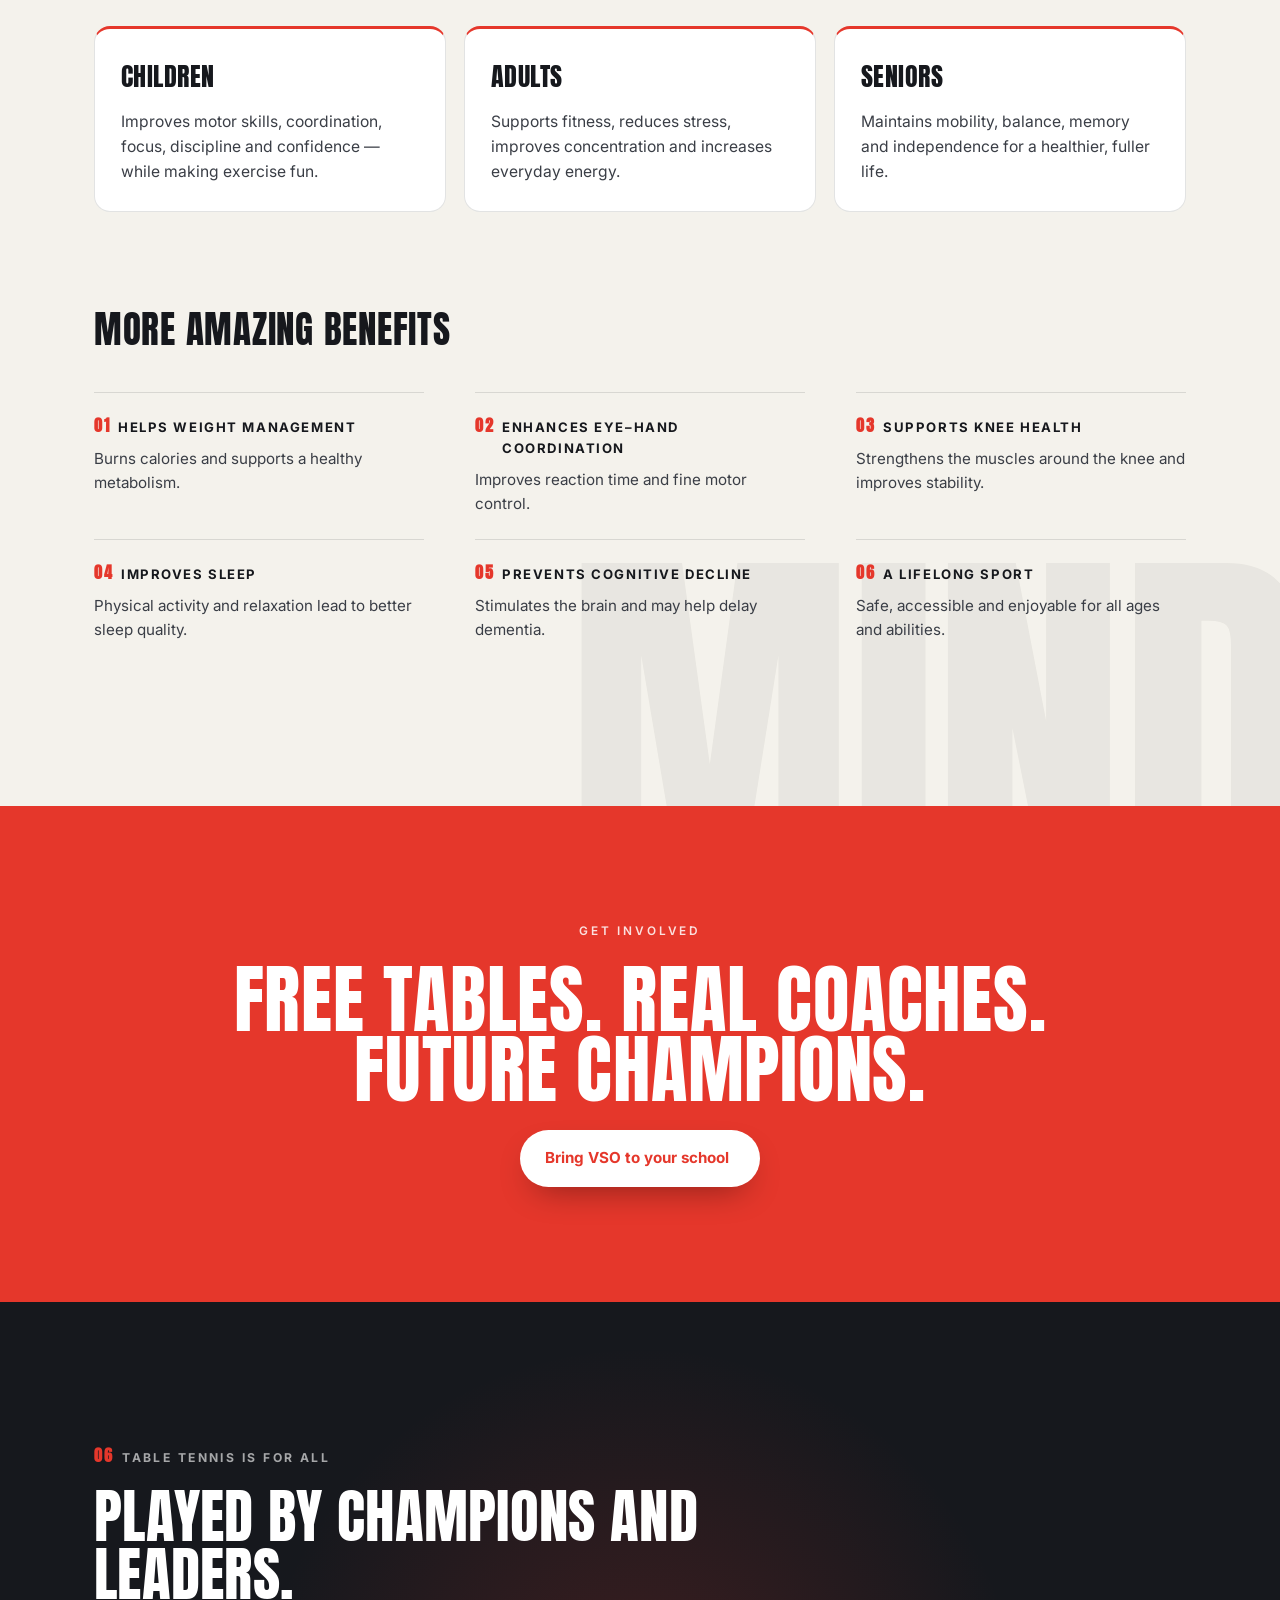
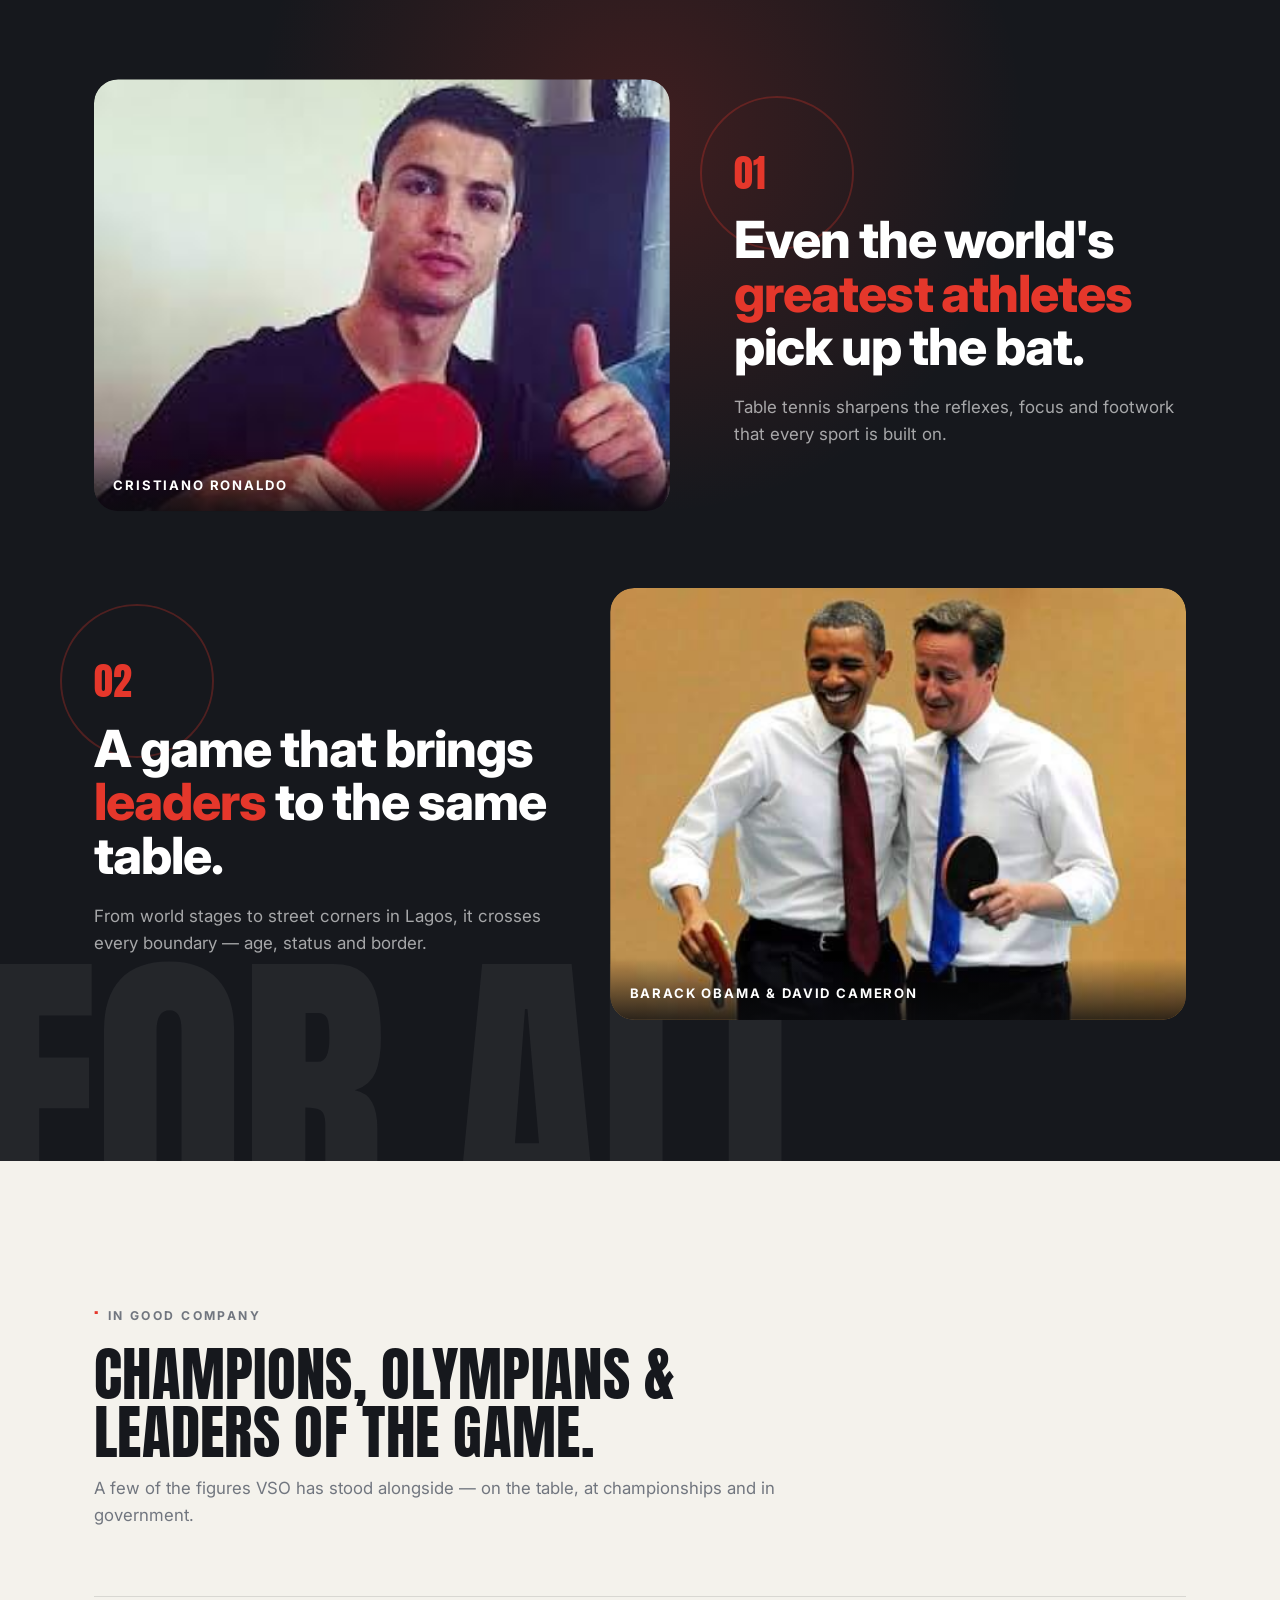
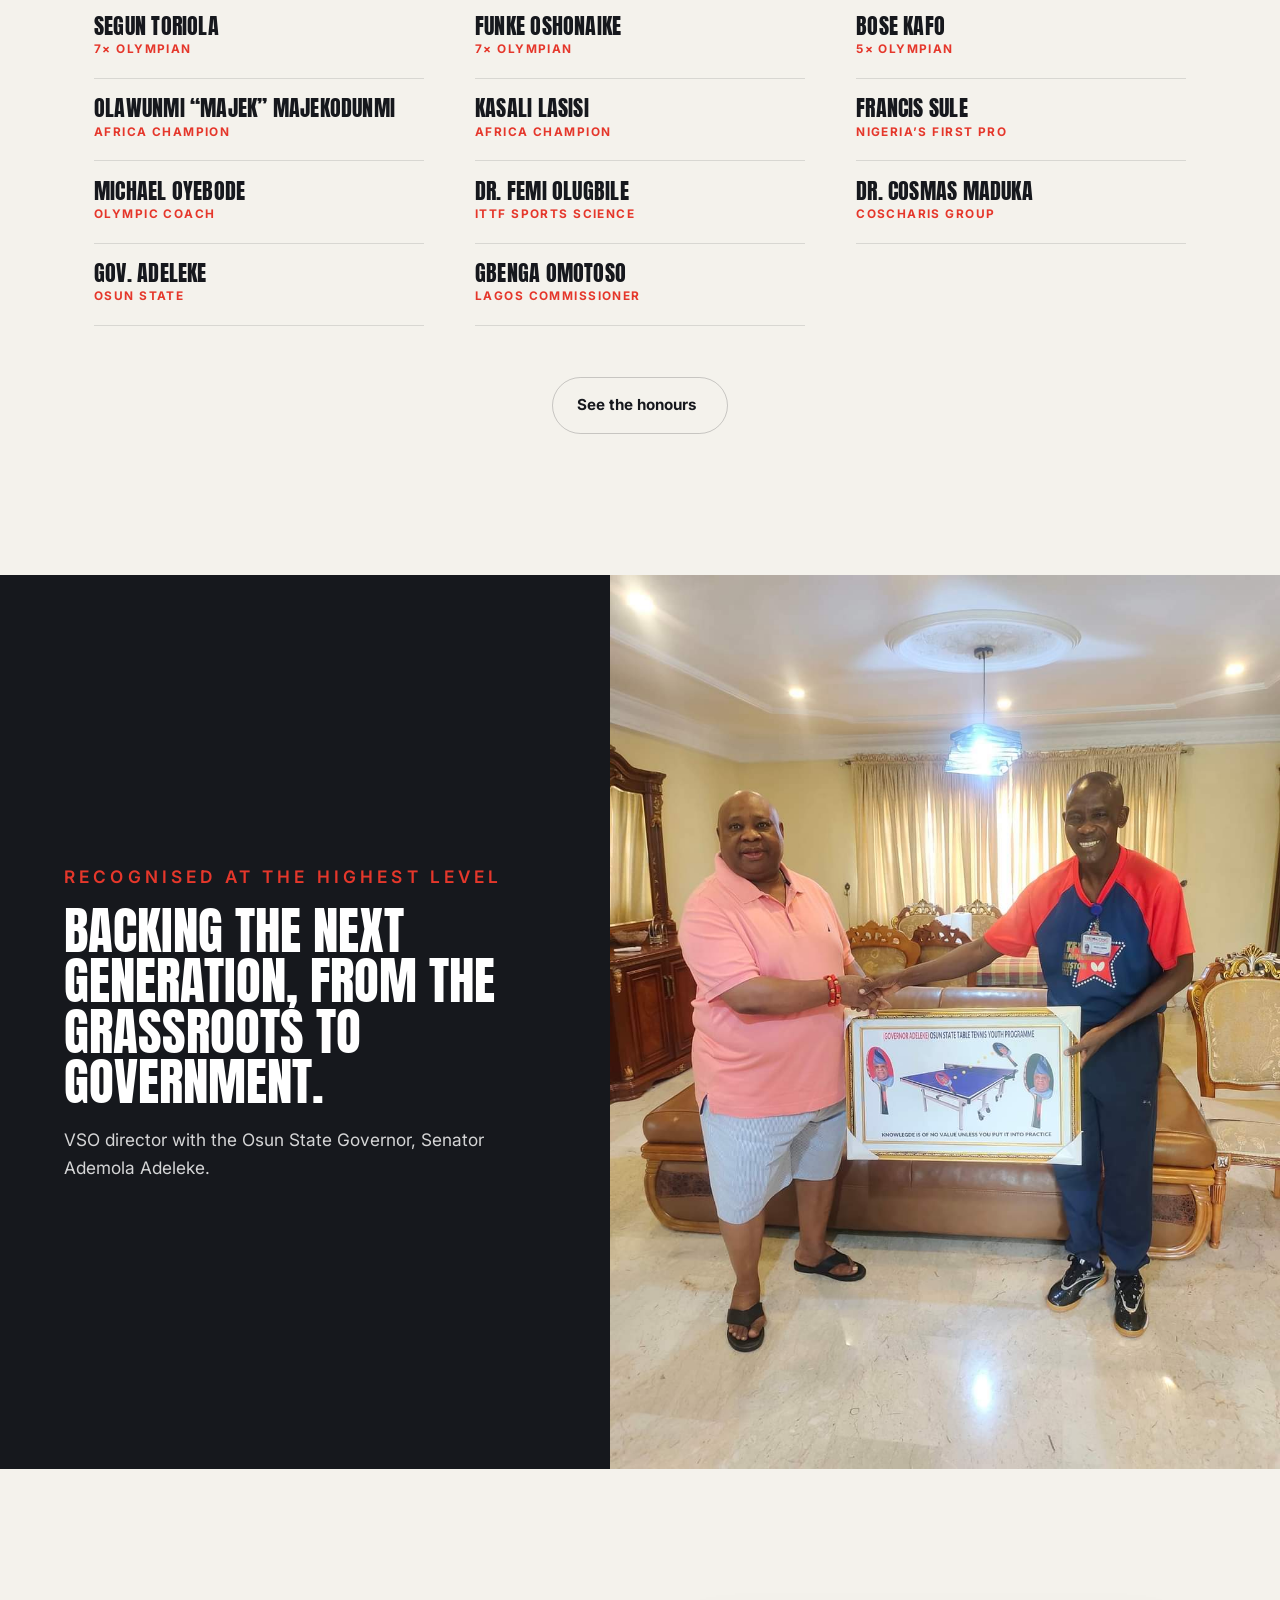
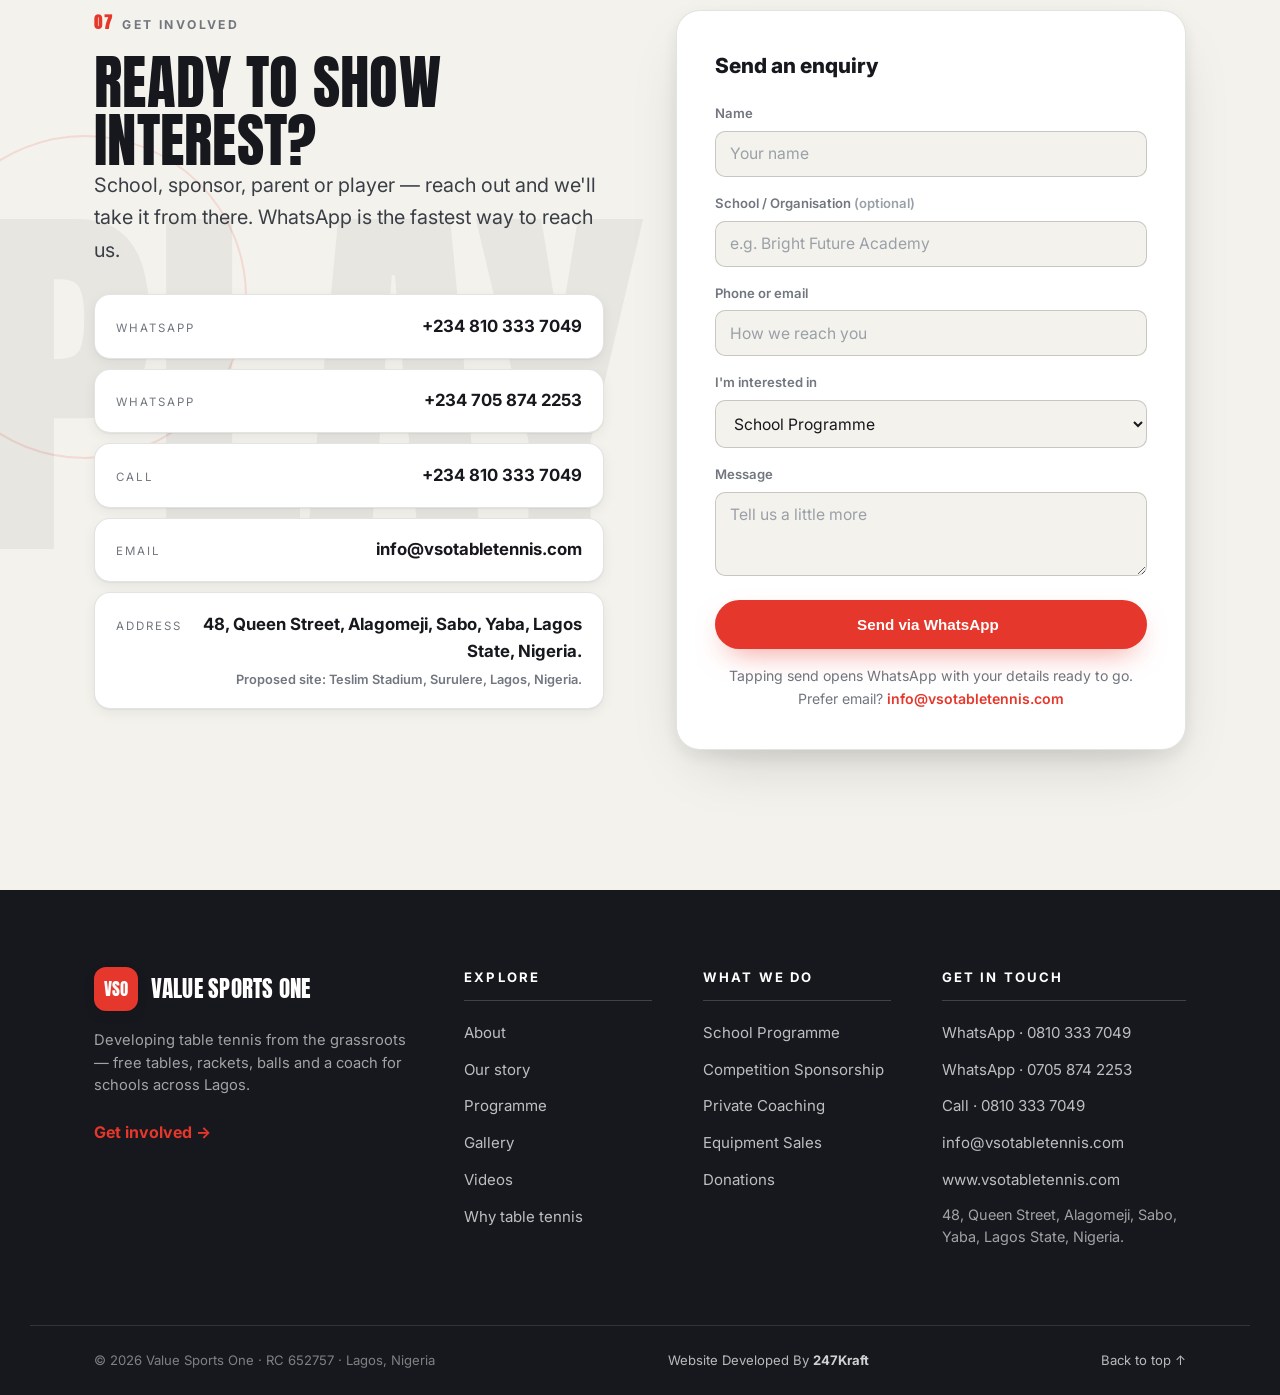
==== commit 06e8f753: "Contact: proposed site address — add Lagos, Nigeria Co-Authored-By: Claude Opus 4.8 <noreply@anthrop" ====
--- a/index.html
+++ b/index.html
@@ -437,7 +437,7 @@
           <a class="contact-row" href="https://wa.me/2347058742253" target="_blank" rel="noopener"><span class="contact-label">WhatsApp</span><span class="contact-value">+234 705 874 2253</span></a>
           <a class="contact-row" href="tel:+2348103337049"><span class="contact-label">Call</span><span class="contact-value">+234 810 333 7049</span></a>
           <a class="contact-row" href="mailto:info@vsotabletennis.com"><span class="contact-label">Email</span><span class="contact-value">info@vsotabletennis.com</span></a>
-          <a class="contact-row" href="https://www.google.com/maps/search/?api=1&amp;query=48+Queen+Street+Alagomeji+Sabo+Yaba+Lagos" target="_blank" rel="noopener"><span class="contact-label">Address</span><span class="contact-value">48, Queen Street, Alagomeji, Sabo, Yaba, Lagos State, Nigeria. <span class="contact-note">Proposed site: Teslim Stadium, Surulere.</span></span></a>
+          <a class="contact-row" href="https://www.google.com/maps/search/?api=1&amp;query=48+Queen+Street+Alagomeji+Sabo+Yaba+Lagos" target="_blank" rel="noopener"><span class="contact-label">Address</span><span class="contact-value">48, Queen Street, Alagomeji, Sabo, Yaba, Lagos State, Nigeria. <span class="contact-note">Proposed site: Teslim Stadium, Surulere, Lagos, Nigeria.</span></span></a>
         </div>
       </div>
       <form class="contact-form" data-reveal action="mailto:info@vsotabletennis.com" method="post" enctype="text/plain">
